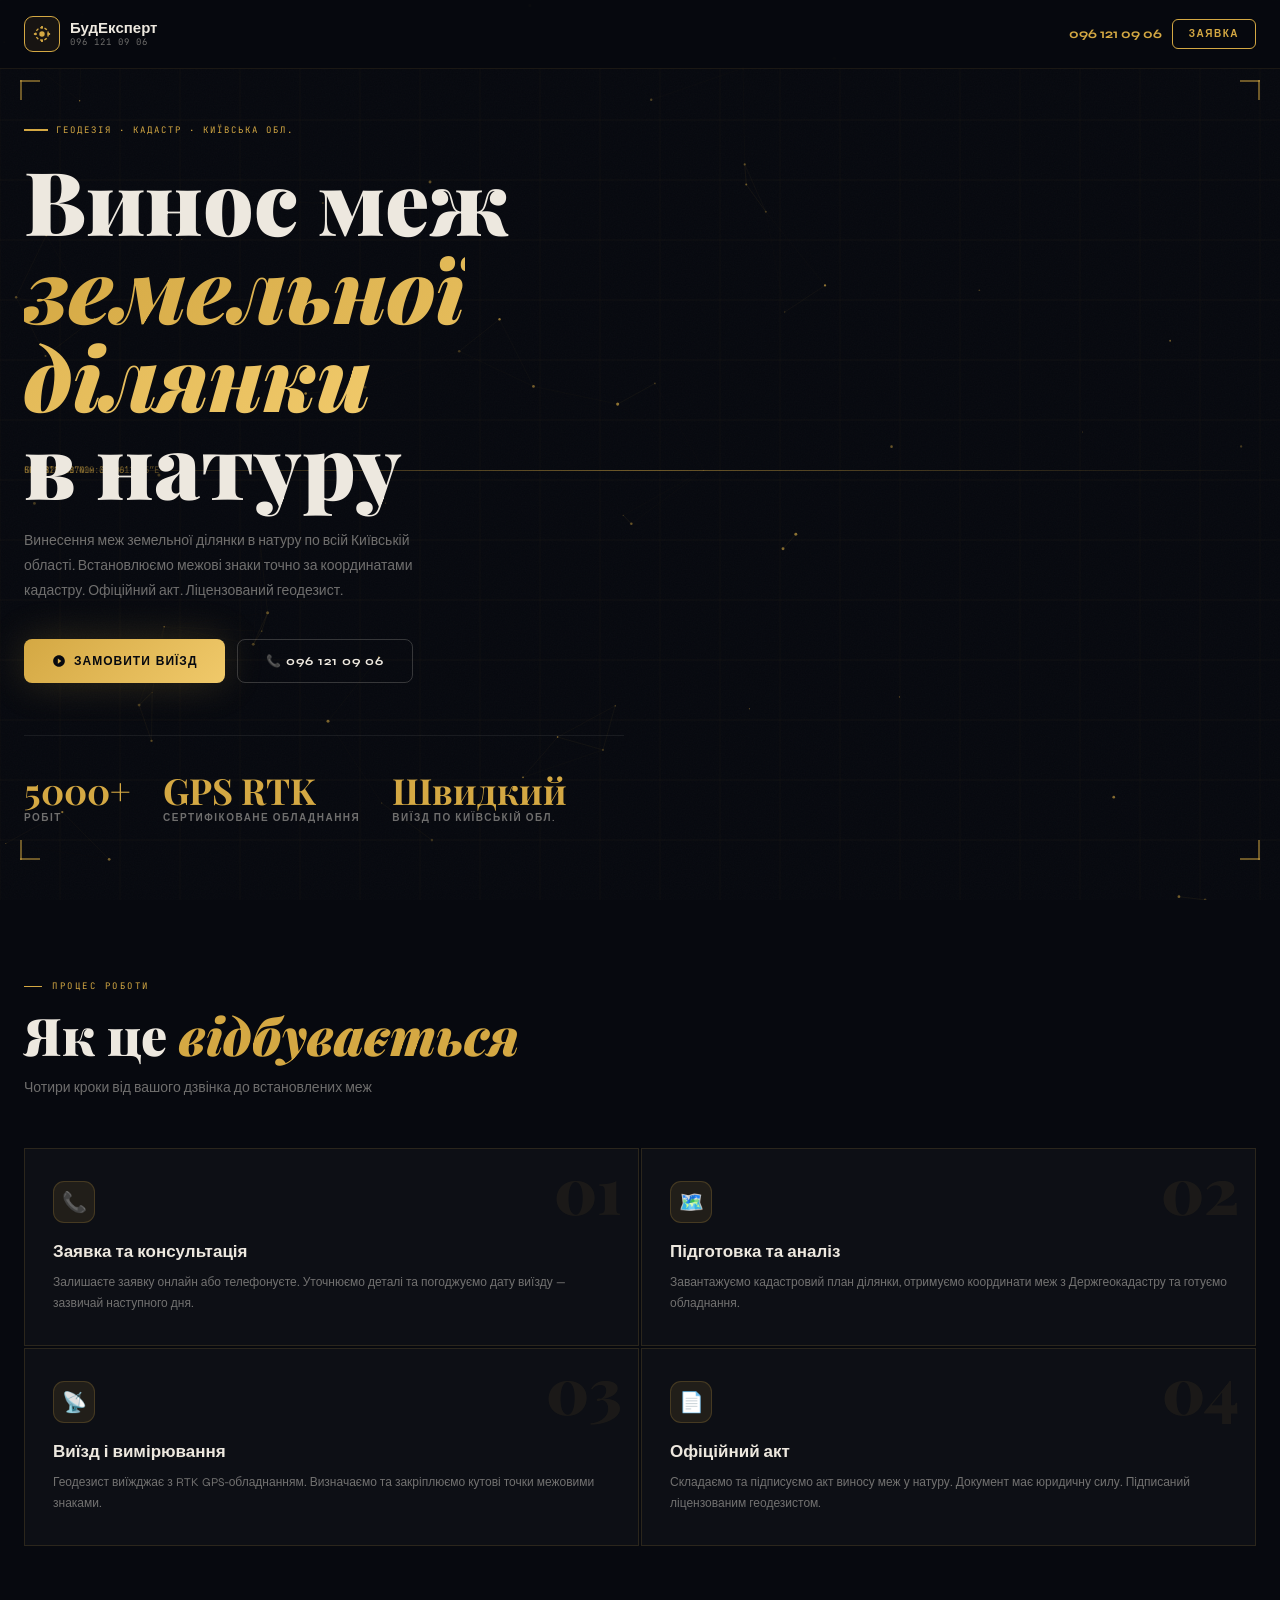
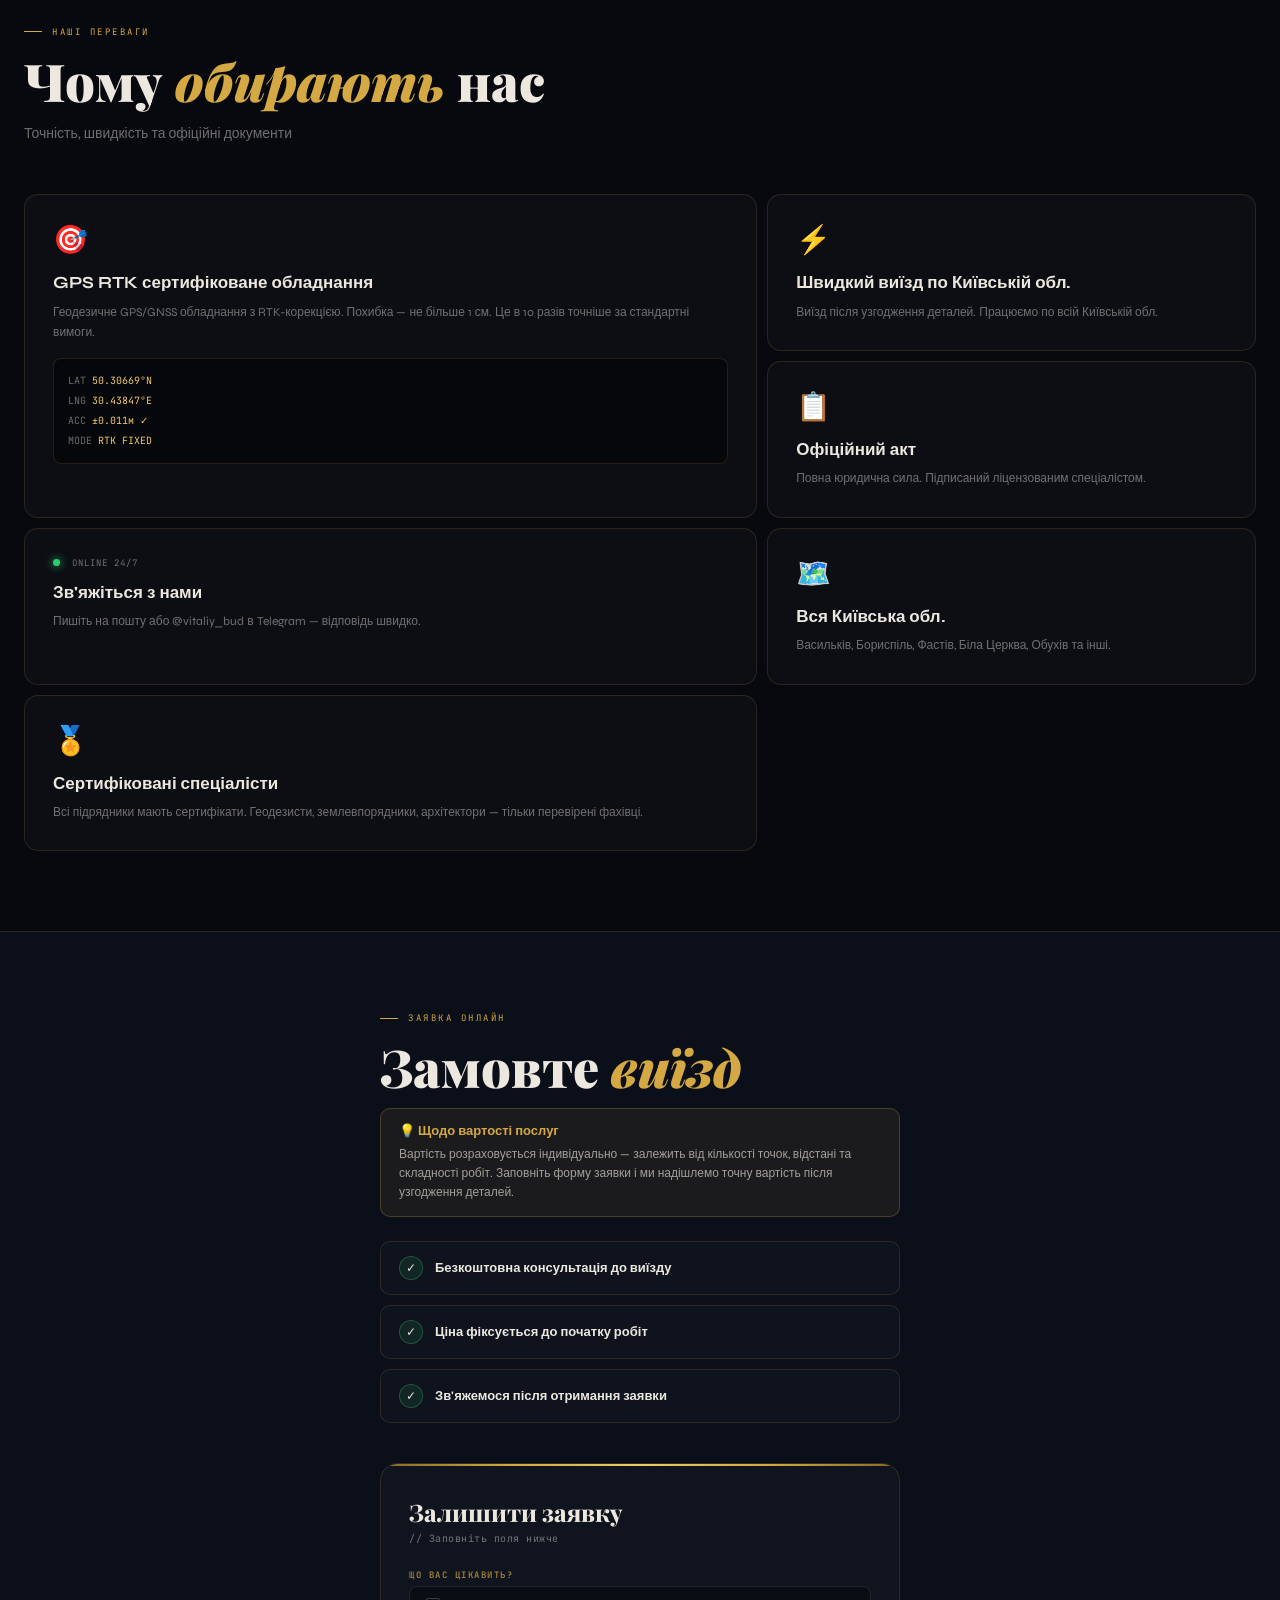
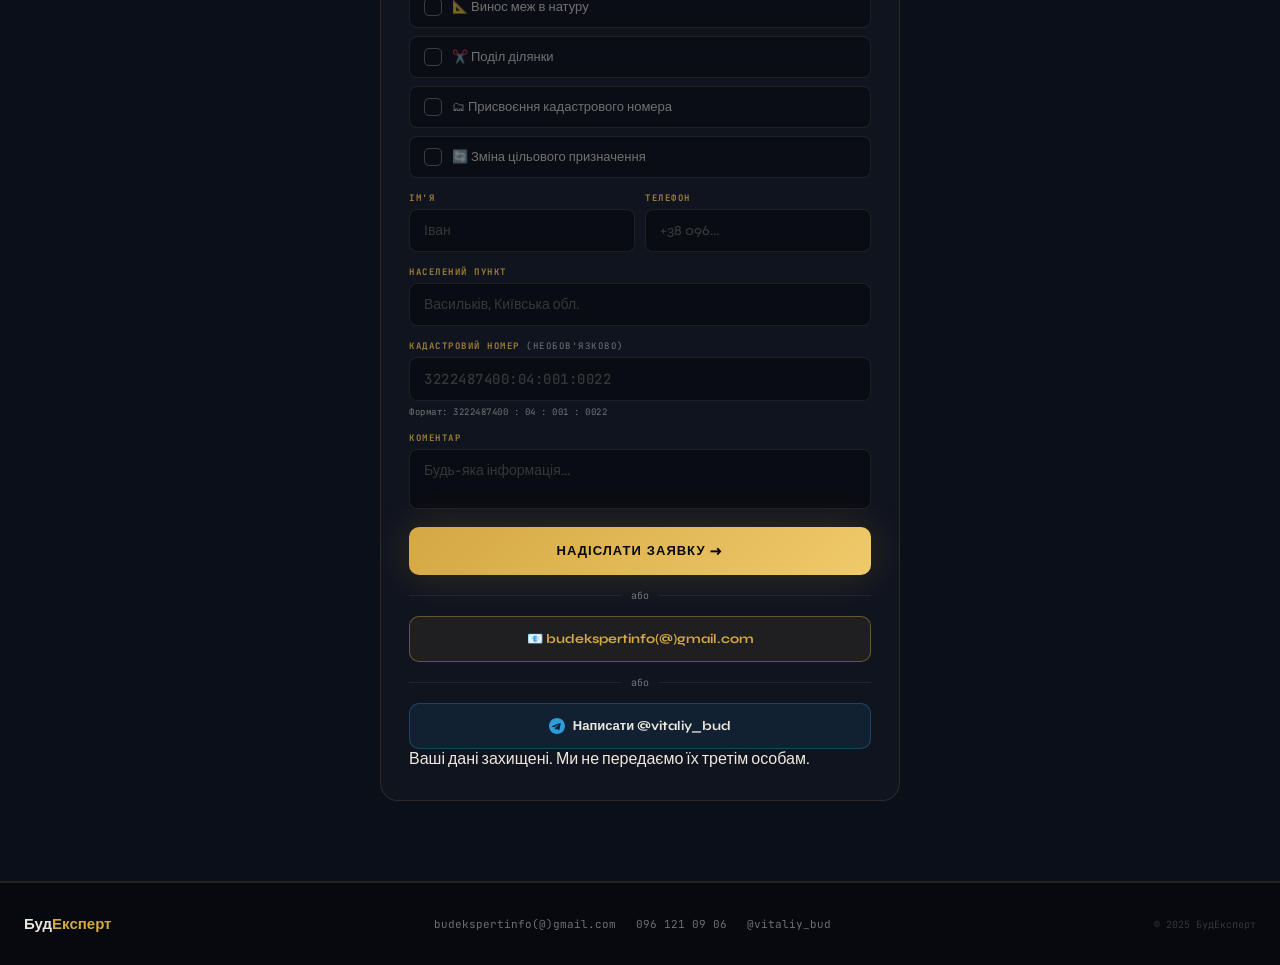
==== index.html @ 5d86b43d "Update index.html" ====
<!DOCTYPE html>
<html lang="uk">
<script>
  window.onload = function() {
    const urlParams = new URLSearchParams(window.location.search);
    const city = urlParams.get('utm_city'); 
    if (city) {
      const h1 = document.querySelector('h1');
      if (h1) h1.innerText = "Винос меж ділянки: " + city;
    }
  };
<script>
  // ─── Vynosmezh: безпечна підстановка міста з UTM ───
  document.addEventListener('DOMContentLoaded', function() {
    
    // 🔒 БІЛИЙ СПИСОК — тільки ці назви можуть з'явитись на сайті
    const ALLOWED_CITIES = {
      // Київська область
      'kyiv':            'Києві',
      'kyivska':         'Київській області',
      'vasylkiv':        'Василькові',
      'bila-cerkva':     'Білій Церкві',
      'boryspil':        'Борисполі',
      'fastiv':          'Фастові',
      'obukhiv':         'Обухові',
      'bucha':           'Бучі',
      'brovary':         'Броварах',
      
    };
    
    const urlParams = new URLSearchParams(window.location.search);
    const cityParam = urlParams.get('utm_city');
    
    // Тільки якщо UTM є І воно в білому списку
    if (cityParam && ALLOWED_CITIES[cityParam.toLowerCase()]) {
      const cityName = ALLOWED_CITIES[cityParam.toLowerCase()];
      
      // Міняємо H1
      const h1 = document.querySelector('h1');
      if (h1) {
        h1.innerText = 'Винос меж ділянки в ' + cityName;
      }
      
      // Міняємо Title (для шарінгу і SEO)
      document.title = 'Винос меж в ' + cityName + ' | Vynosmezh';
      
      // Міняємо meta description
      const desc = document.querySelector('meta[name="description"]');
      if (desc) {
        desc.setAttribute('content', 
          'Винос меж земельної ділянки в ' + cityName + 
          '. Сертифіковані ФОП-геодезисти. Замов онлайн.'
        );
      }
    }
    // Якщо UTM немає або місто не в списку — нічого не міняємо
  });
</script>

  <head>
<meta charset="UTF-8">
<meta name="viewport" content="width=device-width, initial-scale=1.0, maximum-scale=1.0">

<!-- ─── SEO ─── -->
<title>Винос меж земельної ділянки в натуру — Київська область | БудЕксперт</title>
<meta name="description" content="Винесення меж земельної ділянки в натуру по Київській області. Васильків, Бориспіль, Фастів, Обухів, Біла Церква. Виїзд наступного дня. Офіційний акт. ☎ 096 121 09 06">
<meta name="keywords" content="винос меж, винесення меж земельної ділянки в натуру, межування, встановлення меж земельної ділянки, відновлення межових знаків, поділ земельної ділянки, присвоєння кадастрового номера, зміна цільового призначення, геодезія, Київська область, Васильків, Бориспіль, Фастів">
<meta name="robots" content="index, follow">
<meta name="author" content="БудЕксперт">
<link rel="canonical" href="https://vynosmezh.com.ua//">

<!-- ─── Open Graph (Facebook) ─── -->
<meta property="og:type" content="website">
<meta property="og:title" content="Винос меж земельної ділянки в натуру — Київська область">
<meta property="og:description" content="Встановлюємо межові знаки точно за координатами кадастру. Офіційний акт. Виїзд наступного дня. ☎ 096 121 09 06">
<meta property="og:url" content="https://vynosmezh.com.ua/">
<meta property="og:locale" content="uk_UA">
<meta property="og:site_name" content="БудЕксперт">
<link href="https://fonts.googleapis.com/css2?family=Playfair+Display:ital,wght@0,800;0,900;1,700;1,800&family=Syne:wght@400;600;700;800&family=JetBrains+Mono:wght@400;500&display=swap" rel="stylesheet">
<style>
:root {
  --bg:    #07090F;
  --bg2:   #0B0F1A;
  --gold:  #D4A843;
  --gold2: #F0C96A;
  --gold3: #8A6820;
  --blue:  #2D9CDB;
  --green: #2ECC71;
  --text:  #EDE8DF;
  --muted: rgba(237,232,223,0.45);
  --border:rgba(212,168,67,0.15);
}

*, *::before, *::after { margin:0; padding:0; box-sizing:border-box; }
html { scroll-behavior:smooth; -webkit-text-size-adjust:100%; }

body {
  background-color: #07090F !important;
  background: #07090F !important;
  color: #EDE8DF;
  font-family: 'Syne', sans-serif;
  overflow-x: hidden;
  min-height: 100vh;
  -webkit-font-smoothing: antialiased;
}

/* ── CANVAS ── */
#cvs {
  position: fixed;
  inset: 0;
  width: 100%;
  height: 100%;
  z-index: 0;
  background: #07090F;
  display: block;
}

/* ── GRAIN ── */
.grain {
  position: fixed; inset:0; z-index:1;
  pointer-events:none; opacity:0.025;
  background-image: url("data:image/svg+xml,%3Csvg xmlns='http://www.w3.org/2000/svg' width='300' height='300'%3E%3Cfilter id='n'%3E%3CfeTurbulence type='fractalNoise' baseFrequency='0.75' numOctaves='4' stitchTiles='stitch'/%3E%3C/filter%3E%3Crect width='300' height='300' filter='url(%23n)'/%3E%3C/svg%3E");
  background-size: 300px 300px;
}

/* ── ALL CONTENT ABOVE CANVAS ── */
.page { position: relative; z-index: 2; }

/* ══════════════ HEADER ══════════════ */
header {
  position: fixed; top:0; left:0; right:0; z-index:999;
  padding: 16px 24px;
  display: flex; align-items:center; justify-content:space-between;
  background: rgba(7,9,15,0.92);
  border-bottom: 1px solid rgba(212,168,67,0.1);
  -webkit-backdrop-filter: blur(16px);
  backdrop-filter: blur(16px);
}

.logo { display:flex; align-items:center; gap:10px; text-decoration:none; }
.logo-box {
  width:36px; height:36px;
  border:1.5px solid var(--gold);
  border-radius:9px;
  display:flex; align-items:center; justify-content:center;
  background: rgba(212,168,67,0.08);
  flex-shrink:0;
}
.logo-name { font-size:15px; font-weight:800; color:#EDE8DF; line-height:1.1; }
.logo-sub  { font-size:9px; color:var(--muted); font-family:'JetBrains Mono',monospace; letter-spacing:1px; }

.hdr-right { display:flex; align-items:center; gap:10px; }
.hdr-tel {
  font-size:13px; font-weight:700; color:var(--gold);
  text-decoration:none; display:none;
}
@media(min-width:600px){ .hdr-tel { display:block; } }

.hdr-btn {
  background: transparent;
  border:1.5px solid var(--gold);
  color:var(--gold);
  font-family:'Syne',sans-serif;
  font-size:10px; font-weight:700; letter-spacing:1.5px; text-transform:uppercase;
  padding:8px 16px; border-radius:6px;
  text-decoration:none;
  transition:background .2s, color .2s;
  white-space:nowrap;
}
.hdr-btn:hover { background:var(--gold); color:#07090F; }

/* ══════════════ HERO ══════════════ */
.hero {
  min-height: 100svh;
  padding: 100px 24px 60px;
  display: flex; flex-direction:column; justify-content:center;
  position:relative; overflow:hidden;
}

/* Corner brackets */
.crn {
  position:absolute; width:20px; height:20px; pointer-events:none;
}
.crn::before,.crn::after { content:''; position:absolute; background:var(--gold); opacity:0.5; }
.crn::before { width:100%; height:1.5px; top:0; left:0; }
.crn::after  { width:1.5px; height:100%; top:0; left:0; }
.crn.tl { top:80px; left:20px; }
.crn.tr { top:80px; right:20px; transform:scaleX(-1); }
.crn.bl { bottom:40px; left:20px; transform:scaleY(-1); }
.crn.br { bottom:40px; right:20px; transform:scale(-1); }

/* Scan line */
.scan {
  position:absolute; left:0; right:0; height:1px;
  background:linear-gradient(90deg,transparent,rgba(212,168,67,0.5),transparent);
  animation:scanAnim 7s linear infinite;
  pointer-events:none;
}
@keyframes scanAnim {
  0%   { top:0%;   opacity:0; }
  5%   { opacity:1; }
  95%  { opacity:0.6; }
  100% { top:100%; opacity:0; }
}

/* Floating coords */
.fcoord {
  position:absolute;
  font-family:'JetBrains Mono',monospace;
  font-size:9px; color:rgba(212,168,67,0.4);
  animation:floatY 4s ease-in-out infinite;
  pointer-events:none; user-select:none;
}
.fcoord:nth-child(1){ top:20%; right:5%;  animation-delay:0s; }
.fcoord:nth-child(2){ top:65%; right:3%;  animation-delay:1.5s; }
.fcoord:nth-child(3){ top:40%; left:2%;   animation-delay:2.8s; font-size:8px; }
@keyframes floatY {
  0%,100%{ transform:translateY(0); opacity:0.3; }
  50%    { transform:translateY(-8px); opacity:0.6; }
}

.hero-inner { max-width:600px; }

.hero-label {
  display:inline-flex; align-items:center; gap:8px;
  font-family:'JetBrains Mono',monospace;
  font-size:9px; letter-spacing:2px; text-transform:uppercase;
  color:var(--gold); margin-bottom:20px;
  animation:fadeUp .5s .1s both;
}
.hero-label::before { content:''; width:24px; height:1.5px; background:var(--gold); flex-shrink:0; }

.hero h1 {
  font-family:'Playfair Display',serif;
  font-size: clamp(48px, 11vw, 88px);
  font-weight:900; line-height:1.0;
  color:#EDE8DF;
  margin-bottom:20px;
  animation:fadeUp .6s .25s both;
}
.hero h1 em {
  font-style:italic;
  background:linear-gradient(135deg,var(--gold),var(--gold2));
  -webkit-background-clip:text; -webkit-text-fill-color:transparent;
  background-clip:text;
}

.hero-desc {
  font-size:14px; line-height:1.8; color:var(--muted);
  max-width:420px; margin-bottom:36px;
  animation:fadeUp .6s .4s both;
}

.hero-btns {
  display:flex; flex-direction:column; gap:12px;
  animation:fadeUp .6s .55s both;
}
@media(min-width:480px){ .hero-btns{ flex-direction:row; flex-wrap:wrap; } }

.btn-gold {
  background:linear-gradient(135deg,var(--gold),var(--gold2));
  color:#07090F;
  font-family:'Syne',sans-serif;
  font-size:12px; font-weight:800; letter-spacing:1px; text-transform:uppercase;
  padding:15px 28px; border-radius:8px;
  text-decoration:none; border:none; cursor:pointer;
  display:inline-flex; align-items:center; justify-content:center; gap:8px;
  box-shadow:0 0 40px rgba(212,168,67,0.2);
  transition:transform .2s, box-shadow .2s;
}
.btn-gold:hover { transform:translateY(-2px); box-shadow:0 8px 40px rgba(212,168,67,0.4); }

.btn-ghost {
  background:transparent;
  border:1.5px solid rgba(237,232,223,0.2);
  color:#EDE8DF;
  font-family:'Syne',sans-serif;
  font-size:12px; font-weight:700; letter-spacing:1px; text-transform:uppercase;
  padding:14px 28px; border-radius:8px;
  text-decoration:none; cursor:pointer;
  display:inline-flex; align-items:center; justify-content:center; gap:8px;
  transition:border-color .2s, color .2s;
}
.btn-ghost:hover { border-color:var(--gold); color:var(--gold); }

/* Stats */
.hero-stats {
  display:flex; gap:32px; flex-wrap:wrap;
  margin-top:52px; padding-top:36px;
  border-top:1px solid rgba(255,255,255,0.07);
  animation:fadeUp .6s .7s both;
}
.stat-num {
  font-family:'Playfair Display',serif;
  font-size:36px; font-weight:700; color:var(--gold); line-height:1; margin-bottom:4px;
}
.stat-lbl { font-size:10px; letter-spacing:1.5px; text-transform:uppercase; color:var(--muted); font-weight:600; }

@keyframes fadeUp {
  from { opacity:0; transform:translateY(18px); }
  to   { opacity:1; transform:translateY(0); }
}

/* ══════════════ SECTIONS ══════════════ */
section {
  padding:80px 24px;
  background:#07090F;
}

.sec-label {
  font-family:'JetBrains Mono',monospace;
  font-size:9px; letter-spacing:2.5px; text-transform:uppercase;
  color:var(--gold); margin-bottom:14px;
  display:flex; align-items:center; gap:10px;
}
.sec-label::before { content:''; width:18px; height:1px; background:var(--gold); }

.sec-h {
  font-family:'Playfair Display',serif;
  font-size:clamp(30px,7vw,52px); font-weight:900; line-height:1.1;
  color:#EDE8DF; margin-bottom:12px;
}
.sec-h em { font-style:italic; color:var(--gold); }
.sec-p { font-size:14px; color:var(--muted); line-height:1.8; max-width:480px; margin-bottom:48px; }

/* ══════════════ TIMELINE ══════════════ */
.tl-grid {
  display:grid;
  grid-template-columns:1fr;
  gap:2px;
}
@media(min-width:680px){ .tl-grid{ grid-template-columns:1fr 1fr; } }

.tl-card {
  background:rgba(255,255,255,0.025);
  border:1px solid var(--border);
  padding:32px 28px;
  position:relative; overflow:hidden;
  transition:background .3s, border-color .3s;
  opacity:1; transform:translateY(0);
  transition:background .3s, border-color .3s;
}
.tl-card.visible { opacity:1; transform:translateY(0); }
.tl-card:hover { background:rgba(212,168,67,0.04); border-color:rgba(212,168,67,0.3); }

.tl-n {
  font-family:'Playfair Display',serif;
  font-size:64px; font-weight:900; color:rgba(212,168,67,0.07);
  position:absolute; top:8px; right:16px; line-height:1;
  transition:color .3s;
}
.tl-card:hover .tl-n { color:rgba(212,168,67,0.13); }

.tl-ico {
  width:42px; height:42px; border-radius:11px;
  background:rgba(212,168,67,0.1);
  border:1px solid rgba(212,168,67,0.2);
  display:flex; align-items:center; justify-content:center;
  font-size:20px; margin-bottom:18px;
}
.tl-title { font-size:17px; font-weight:700; margin-bottom:10px; color:#EDE8DF; }
.tl-desc  { font-size:12px; color:var(--muted); line-height:1.7; }

/* ══════════════ BENTO ══════════════ */
.bento {
  display:grid;
  grid-template-columns:1fr;
  gap:10px;
}
@media(min-width:600px){
  .bento {
    grid-template-columns:1.5fr 1fr;
    grid-template-rows:auto auto auto;
  }
  .bento .big { grid-row:span 2; }
}

.bcard {
  background:rgba(255,255,255,0.025);
  border:1px solid var(--border);
  border-radius:14px; padding:28px;
  position:relative; overflow:hidden;
  opacity:1; transform:translateY(0);
  transition:border-color .3s, background .3s;
}
.bcard.visible { opacity:1; transform:translateY(0); }
.bcard:hover { border-color:rgba(212,168,67,0.35); background:rgba(212,168,67,0.03); }

.bcard::after {
  content:''; position:absolute; bottom:0; left:0; right:0; height:2px;
  background:linear-gradient(90deg,transparent,var(--gold),transparent);
  transform:scaleX(0); transition:transform .4s;
}
.bcard:hover::after { transform:scaleX(1); }

.bcard-ico { font-size:28px; margin-bottom:16px; display:block; }
.bcard-title { font-size:17px; font-weight:700; color:#EDE8DF; margin-bottom:8px; line-height:1.2; }
.bcard-text  { font-size:12px; color:var(--muted); line-height:1.7; }

.code-block {
  font-family:'JetBrains Mono',monospace;
  font-size:10px;
  background:rgba(0,0,0,0.5);
  border:1px solid rgba(212,168,67,0.15);
  border-radius:8px; padding:12px 14px;
  margin-top:16px; line-height:2;
}
.ck { color:var(--muted); }
.cv { color:var(--gold2); }

.dot-live {
  display:inline-block; width:7px; height:7px; border-radius:50%;
  background:var(--green); margin-right:6px;
  box-shadow:0 0 8px var(--green);
  animation:pulse 2s infinite;
}
@keyframes pulse {
  0%,100%{ box-shadow:0 0 5px var(--green); }
  50%    { box-shadow:0 0 14px var(--green); }
}

/* ══════════════ FORM ══════════════ */
.form-section {
  background:var(--bg2);
  border-top:1px solid var(--border);
  border-bottom:1px solid var(--border);
}

.form-wrap {
  max-width:520px; margin:0 auto;
}

.trust-list { display:flex; flex-direction:column; gap:10px; margin-bottom:40px; }
.trust-item {
  display:flex; align-items:center; gap:12px;
  padding:14px 18px;
  background:rgba(255,255,255,0.02);
  border:1px solid var(--border); border-radius:10px;
}
.t-check {
  width:24px; height:24px; flex-shrink:0; border-radius:50%;
  background:rgba(46,204,113,0.1); border:1px solid rgba(46,204,113,0.3);
  display:flex; align-items:center; justify-content:center; font-size:12px;
}
.t-text { font-size:13px; font-weight:600; color:#EDE8DF; }

.fcard {
  background:rgba(255,255,255,0.025);
  border:1px solid var(--border);
  border-radius:18px; padding:32px 28px;
  position:relative; overflow:hidden;
}
.fcard::before {
  content:'';
  position:absolute; top:0; left:0; right:0; height:2px;
  background:linear-gradient(90deg,var(--gold3),var(--gold),var(--gold2),var(--gold),var(--gold3));
}

.form-h { font-family:'Playfair Display',serif; font-size:24px; font-weight:800; color:#EDE8DF; margin-bottom:4px; }
.form-sub { font-size:10px; color:var(--muted); margin-bottom:24px; font-family:'JetBrains Mono',monospace; letter-spacing:.5px; }

.field { margin-bottom:14px; }
.field label {
  display:block; font-size:9px; font-weight:700;
  letter-spacing:1.5px; text-transform:uppercase;
  color:rgba(212,168,67,0.7); margin-bottom:5px;
  font-family:'JetBrains Mono',monospace;
}
.field input,
.field select,
.field textarea {
  width:100%;
  background:rgba(0,0,0,0.4);
  border:1px solid rgba(255,255,255,0.08);
  border-radius:8px; padding:12px 14px;
  font-family:'Syne',sans-serif;
  font-size:14px; font-weight:500;
  color:#EDE8DF; outline:none;
  -webkit-appearance:none; appearance:none;
  resize:none;
  transition:border-color .2s, background .2s, box-shadow .2s;
}
.field input::placeholder,
.field textarea::placeholder { color:rgba(237,232,223,0.2); }
.field input:focus,
.field select:focus,
.field textarea:focus {
  border-color:rgba(212,168,67,0.5);
  background:rgba(212,168,67,0.04);
  box-shadow:0 0 0 3px rgba(212,168,67,0.07);
}
.field select option { background:#0B0F1A; color:#EDE8DF; }

.row2 { display:flex; gap:10px; }
.row2 .field { flex:1; }

.btn-submit {
  width:100%; margin-top:6px;
  background:linear-gradient(135deg,var(--gold),var(--gold2));
  color:#07090F;
  font-family:'Syne',sans-serif;
  font-size:13px; font-weight:800; letter-spacing:1px; text-transform:uppercase;
  padding:16px; border:none; border-radius:10px; cursor:pointer;
  display:flex; align-items:center; justify-content:center; gap:8px;
  box-shadow:0 0 40px rgba(212,168,67,0.2);
  transition:transform .2s, box-shadow .2s;
  -webkit-appearance:none;
}
.btn-submit:hover { transform:translateY(-2px); box-shadow:0 8px 40px rgba(212,168,67,0.35); }

.or-divider {
  display:flex; align-items:center; gap:10px;
  margin:14px 0; font-size:10px; color:var(--muted);
  font-family:'JetBrains Mono',monospace;
}
.or-divider::before,.or-divider::after { content:''; flex:1; height:1px; background:rgba(255,255,255,0.07); }

.btn-tg {
  width:100%;
  background:rgba(45,156,219,0.1);
  border:1.5px solid rgba(45,156,219,0.3);
  color:#EDE8DF;
  font-family:'Syne',sans-serif;
  font-size:13px; font-weight:700;
  padding:14px; border-radius:10px;
  display:flex; align-items:center; justify-content:center; gap:8px;
  text-decoration:none; cursor:pointer;
  transition:background .2s, border-color .2s;
}
.btn-tg:hover { background:rgba(45,156,219,0.2); border-color:rgba(45,156,219,0.6); }

.checkboxes { display:flex; flex-direction:column; gap:8px; }
.chk {
  display:flex; align-items:center; gap:10px;
  padding:11px 14px;
  background:rgba(0,0,0,0.3);
  border:1.5px solid rgba(255,255,255,0.08);
  border-radius:8px; cursor:pointer;
  transition:border-color .2s, background .2s;
  user-select:none;
}
.chk:hover { border-color:rgba(212,168,67,0.35); background:rgba(212,168,67,0.04); }
.chk input[type=checkbox] { display:none; }
.chk-box {
  width:18px; height:18px; flex-shrink:0;
  border:1.5px solid rgba(255,255,255,0.2);
  border-radius:5px; background:transparent;
  display:flex; align-items:center; justify-content:center;
  font-size:11px; font-weight:800; color:#07090F;
  transition:all .2s;
}
.chk.active { border-color:rgba(212,168,67,0.5); background:rgba(212,168,67,0.07); }
.chk.active .chk-box { background:var(--gold); border-color:var(--gold); }
.chk.active .chk-box::after { content:'✓'; }
.chk-label { font-size:13px; font-weight:500; color:var(--muted); transition:color .2s; }
.chk.active .chk-label { color:#EDE8DF; }


  text-align:center; margin-top:12px;
  font-size:9px; color:rgba(237,232,223,0.2);
  font-family:'JetBrains Mono',monospace; line-height:1.6;
}

/* ── CADASTRAL FIELD ── */
.cadastral-wrap { position:relative; }

.cadastral-wrap input {
  font-family:'JetBrains Mono',monospace !important;
  font-size:15px !important;
  font-weight:500 !important;
  letter-spacing:1px;
}

.cad-status {
  position:absolute; right:12px; top:50%; transform:translateY(-50%);
  font-size:16px; pointer-events:none;
  transition:opacity .2s;
  opacity:0;
}

.cad-hint {
  font-family:'JetBrains Mono',monospace;
  font-size:9px; margin-top:5px; padding:0 2px;
  display:flex; align-items:center; gap:6px;
  transition:color .2s;
}
.cad-hint .segments { display:flex; gap:4px; }
.cad-hint .seg {
  padding:2px 6px; border-radius:4px;
  background:rgba(255,255,255,0.05);
  color:var(--muted); font-size:9px;
  transition:background .2s, color .2s;
}
.cad-hint .seg.done { background:rgba(46,204,113,0.15); color:#2ECC71; }
.cad-hint .seg.active { background:rgba(212,168,67,0.2); color:var(--gold2); }

/* valid border */
.field input.cad-valid {
  border-color:rgba(46,204,113,0.5) !important;
  box-shadow:0 0 0 3px rgba(46,204,113,0.07) !important;
}
.field input.cad-invalid {
  border-color:rgba(231,76,60,0.5) !important;
  box-shadow:0 0 0 3px rgba(231,76,60,0.07) !important;
}

.success-block { display:none; text-align:center; padding:16px 0; }
.success-ico { font-size:52px; margin-bottom:14px; }
.success-h { font-family:'Playfair Display',serif; font-size:26px; font-weight:800; color:#EDE8DF; margin-bottom:10px; }
.success-p { font-size:13px; color:var(--muted); line-height:1.8; margin-bottom:22px; }

/* ══════════════ FOOTER ══════════════ */
footer {
  background:#07090F;
  padding:32px 24px;
  display:flex; flex-direction:column; gap:16px; align-items:center; text-align:center;
  border-top:1px solid var(--border);
}
@media(min-width:600px){
  footer { flex-direction:row; justify-content:space-between; text-align:left; }
}
.foot-logo { font-size:15px; font-weight:800; color:#EDE8DF; }
.foot-logo span { color:var(--gold); }
.foot-links { display:flex; gap:20px; flex-wrap:wrap; justify-content:center; }
.foot-links a { font-size:11px; color:var(--muted); text-decoration:none; font-family:'JetBrains Mono',monospace; transition:color .2s; }
.foot-links a:hover { color:var(--gold); }
.foot-copy { font-size:10px; color:rgba(237,232,223,0.2); font-family:'JetBrains Mono',monospace; }
</style>
</head>
<body>

<!-- CANVAS (dark background + animation) -->
<canvas id="cvs"></canvas>
<div class="grain"></div>

<div class="page">

<!-- ─── HEADER ─── -->
<header>
  <a class="logo" href="#">
    <div class="logo-box">
      <svg width="18" height="18" viewBox="0 0 20 20" fill="none">
        <circle cx="10" cy="10" r="3" fill="#D4A843"/>
        <circle cx="10" cy="10" r="7" stroke="#D4A843" stroke-width="1.5" stroke-dasharray="3 2"/>
        <line x1="10" y1="1" x2="10" y2="4" stroke="#D4A843" stroke-width="2"/>
        <line x1="10" y1="16" x2="10" y2="19" stroke="#D4A843" stroke-width="2"/>
        <line x1="1" y1="10" x2="4" y2="10" stroke="#D4A843" stroke-width="2"/>
        <line x1="16" y1="10" x2="19" y2="10" stroke="#D4A843" stroke-width="2"/>
      </svg>
    </div>
    <div>
      <div class="logo-name">БудЕксперт</div>
      <div class="logo-sub">096 121 09 06</div>
    </div>
  </a>
  <div class="hdr-right">
    <a href="tel:+380961210906" class="hdr-tel">096 121 09 06</a>
    <a href="#form" class="hdr-btn">Заявка</a>
  </div>
</header>

<!-- ─── HERO ─── -->
<div class="hero">
  <div class="scan"></div>
  <div class="crn tl"></div><div class="crn tr"></div>
  <div class="crn bl"></div><div class="crn br"></div>
  <div class="fcoord">50°18′24.1″N · 30°26′18.5″E</div>
  <div class="fcoord">КН: 3222487400:04:001</div>
  <div class="fcoord">GPS RTK ±0.01м</div>

  <div class="hero-inner">
    <div class="hero-label">Геодезія · Кадастр · Київська обл.</div>
    <h1>Винос меж<br><em>земельної ділянки</em><br>в натуру</h1>
    <p class="hero-desc">Винесення меж земельної ділянки в натуру по всій Київській області. Встановлюємо межові знаки точно за координатами кадастру. Офіційний акт. Ліцензований геодезист.</p>
    <div class="hero-btns">
      <a href="#form" class="btn-gold">
        <svg width="14" height="14" viewBox="0 0 24 24" fill="currentColor"><path d="M12 2C6.48 2 2 6.48 2 12s4.48 10 10 10 10-4.48 10-10S17.52 2 12 2zm-2 14.5v-9l6 4.5-6 4.5z"/></svg>
        Замовити виїзд
      </a>
      <a href="tel:+380961210906" class="btn-ghost">📞 096 121 09 06</a>
    </div>
    <div class="hero-stats">
      <div><div class="stat-num">5000+</div><div class="stat-lbl">Робіт</div></div>
      <div><div class="stat-num">GPS RTK</div><div class="stat-lbl">Сертифіковане обладнання</div></div>
      <div><div class="stat-num">Швидкий</div><div class="stat-lbl">Виїзд по Київській обл.</div></div>
    </div>
  </div>
</div>

<!-- ─── HOW IT WORKS ─── -->
<section id="how">
  <div class="sec-label">Процес роботи</div>
  <h2 class="sec-h">Як це <em>відбувається</em></h2>
  <p class="sec-p">Чотири кроки від вашого дзвінка до встановлених меж</p>
  <div class="tl-grid">
    <div class="tl-card">
      <div class="tl-n">01</div>
      <div class="tl-ico">📞</div>
      <div class="tl-title">Заявка та консультація</div>
      <div class="tl-desc">Залишаєте заявку онлайн або телефонуєте. Уточнюємо деталі та погоджуємо дату виїзду — зазвичай наступного дня.</div>
    </div>
    <div class="tl-card">
      <div class="tl-n">02</div>
      <div class="tl-ico">🗺️</div>
      <div class="tl-title">Підготовка та аналіз</div>
      <div class="tl-desc">Завантажуємо кадастровий план ділянки, отримуємо координати меж з Держгеокадастру та готуємо обладнання.</div>
    </div>
    <div class="tl-card">
      <div class="tl-n">03</div>
      <div class="tl-ico">📡</div>
      <div class="tl-title">Виїзд і вимірювання</div>
      <div class="tl-desc">Геодезист виїжджає з RTK GPS-обладнанням. Визначаємо та закріплюємо кутові точки межовими знаками.</div>
    </div>
    <div class="tl-card">
      <div class="tl-n">04</div>
      <div class="tl-ico">📄</div>
      <div class="tl-title">Офіційний акт</div>
      <div class="tl-desc">Складаємо та підписуємо акт виносу меж у натуру. Документ має юридичну силу. Підписаний ліцензованим геодезистом.</div>
    </div>
  </div>
</section>

<!-- ─── FEATURES ─── -->
<section id="features" style="padding-top:0;">
  <div class="sec-label">Наші переваги</div>
  <h2 class="sec-h">Чому <em>обирають</em> нас</h2>
  <p class="sec-p">Точність, швидкість та офіційні документи</p>
  <div class="bento">
    <div class="bcard big">
      <span class="bcard-ico">🎯</span>
      <div class="bcard-title">GPS RTK сертифіковане обладнання</div>
      <div class="bcard-text">Геодезичне GPS/GNSS обладнання з RTK-корекцією. Похибка — не більше 1 см. Це в 10 разів точніше за стандартні вимоги.</div>
      <div class="code-block">
        <div><span class="ck">LAT  </span><span class="cv">50.30669°N</span></div>
        <div><span class="ck">LNG  </span><span class="cv">30.43847°E</span></div>
        <div><span class="ck">ACC  </span><span class="cv">±0.011м ✓</span></div>
        <div><span class="ck">MODE </span><span class="cv">RTK FIXED</span></div>
      </div>
    </div>
    <div class="bcard">
      <span class="bcard-ico">⚡</span>
      <div class="bcard-title">Швидкий виїзд по Київській обл.</div>
      <div class="bcard-text">Виїзд після узгодження деталей. Працюємо по всій Київській обл.</div>
    </div>
    <div class="bcard">
      <span class="bcard-ico">📋</span>
      <div class="bcard-title">Офіційний акт</div>
      <div class="bcard-text">Повна юридична сила. Підписаний ліцензованим спеціалістом.</div>
    </div>
    <div class="bcard">
      <div style="display:flex;align-items:center;gap:6px;margin-bottom:14px;">
        <span class="dot-live"></span>
        <span style="font-size:9px;color:var(--muted);font-family:'JetBrains Mono',monospace;letter-spacing:1px;">ONLINE 24/7</span>
      </div>
      <div class="bcard-title">Зв'яжіться з нами</div>
      <div class="bcard-text">Пишіть на пошту або @vitaliy_bud в Telegram — відповідь швидко.</div>
    </div>
    <div class="bcard">
      <span class="bcard-ico">🗺️</span>
      <div class="bcard-title">Вся Київська обл.</div>
      <div class="bcard-text">Васильків, Бориспіль, Фастів, Біла Церква, Обухів та інші.</div>
    </div>
    <div class="bcard">
      <span class="bcard-ico">🏅</span>
      <div class="bcard-title">Сертифіковані спеціалісти</div>
      <div class="bcard-text">Всі підрядники мають сертифікати. Геодезисти, землевпорядники, архітектори — тільки перевірені фахівці.</div>
    </div>
  </div>
</section>

<!-- ─── FORM ─── -->
<section id="form" class="form-section">
  <div class="form-wrap">
    <div class="sec-label">Заявка онлайн</div>
    <h2 class="sec-h">Замовте <em>виїзд</em></h2>

    <div style="background:rgba(212,168,67,0.08);border:1px solid rgba(212,168,67,0.25);border-radius:10px;padding:14px 18px;margin-bottom:24px;">
      <div style="font-size:13px;color:#D4A843;font-weight:600;margin-bottom:6px;">💡 Щодо вартості послуг</div>
      <div style="font-size:12px;color:rgba(237,232,223,0.65);line-height:1.6;">Вартість розраховується індивідуально — залежить від кількості точок, відстані та складності робіт. Заповніть форму заявки і ми надішлемо точну вартість після узгодження деталей.</div>
    </div>
    <div class="trust-list">
      <div class="trust-item"><div class="t-check">✓</div><div class="t-text">Безкоштовна консультація до виїзду</div></div>
      <div class="trust-item"><div class="t-check">✓</div><div class="t-text">Ціна фіксується до початку робіт</div></div>
      <div class="trust-item"><div class="t-check">✓</div><div class="t-text">Зв'яжемося після отримання заявки</div></div>
    </div>

    <div class="fcard">
      <div class="form-h">Залишити заявку</div>
      <div class="form-sub">// Заповніть поля нижче</div>

      <div id="formBlock">
        <!-- ПОСЛУГА — чекбокси -->
        <div class="field">
          <label>Що вас цікавить?</label>
          <div class="checkboxes" id="serviceBoxes">
            <div class="chk" onclick="toggleChk(this)" data-val="Винос меж в натуру"><div class="chk-box"></div><span class="chk-label">📐 Винос меж в натуру</span></div>
            <div class="chk" onclick="toggleChk(this)" data-val="Поділ ділянки"><div class="chk-box"></div><span class="chk-label">✂️ Поділ ділянки</span></div>
            <div class="chk" onclick="toggleChk(this)" data-val="Присвоєння кадастрового номера"><div class="chk-box"></div><span class="chk-label">🗂 Присвоєння кадастрового номера</span></div>
            <div class="chk" onclick="toggleChk(this)" data-val="Зміна цільового призначення"><div class="chk-box"></div><span class="chk-label">🔄 Зміна цільового призначення</span></div>
          </div>
        </div>

        <div class="row2">
          <div class="field">
            <label>Ім'я</label>
            <input type="text" id="fname" placeholder="Іван">
          </div>
          <div class="field">
            <label>Телефон</label>
            <input type="tel" id="fphone" placeholder="+38 096...">
          </div>
        </div>

        <div class="field">
          <label>Населений пункт</label>
          <input type="text" id="fcity" placeholder="Васильків, Київська обл.">
        </div>

        <!-- ЄДИНЕ кадастрове поле з автоформатуванням -->
        <div class="field">
          <label>Кадастровий номер <span style="color:var(--muted);font-weight:400;">(необов'язково)</span></label>
          <div style="position:relative;">
            <input
              type="text" id="fcadnum"
              placeholder="3222487400:04:001:0022"
              maxlength="23" inputmode="numeric" autocomplete="off"
              oninput="formatCadNum(this)"
              style="font-family:'JetBrains Mono',monospace; font-size:14px; letter-spacing:0.5px; padding-right:38px;"
            >
            <span id="cadStatus" style="position:absolute;right:12px;top:50%;transform:translateY(-50%);font-size:15px;pointer-events:none;display:none;"></span>
          </div>
          <div id="cadHint" style="font-family:'JetBrains Mono',monospace;font-size:9px;margin-top:5px;color:var(--muted);letter-spacing:.5px;">
            Формат: 3222487400 : 04 : 001 : 0022
          </div>
        </div>

        <div class="field">
          <label>Коментар</label>
          <textarea id="fcomment" rows="2" placeholder="Будь-яка інформація..."></textarea>
        </div>
        <button class="btn-submit" onclick="doSubmit()">Надіслати заявку →</button>
        <div class="or-divider">або</div>
        <a href="#" onclick="var a='budekspertinfo';var b='gmail.com';window.location='mailto:'+a+'@'+b;return false;" class="btn-tg" style="background:rgba(212,168,67,0.08);border-color:rgba(212,168,67,0.4);color:#D4A843;">
          📧 budekspertinfo(@)gmail.com
        </a>
        <div class="or-divider">або</div>
        <a href="https://t.me/vitaliy_bud" target="_blank" class="btn-tg">
          <svg width="16" height="16" viewBox="0 0 24 24" fill="#2D9CDB"><path d="M12 0C5.373 0 0 5.373 0 12s5.373 12 12 12 12-5.373 12-12S18.627 0 12 0zm5.562 8.248l-2.04 9.61c-.15.674-.543.838-1.097.522l-3.02-2.226-1.46 1.4c-.16.16-.296.296-.608.296l.216-3.073 5.594-5.054c.243-.216-.053-.336-.377-.12l-6.916 4.354-2.98-.93c-.648-.203-.66-.648.135-.96l11.636-4.487c.54-.195 1.012.12.917.668z"/></svg>
          Написати @vitaliy_bud
        </a>
        <p class="privacy">Ваші дані захищені. Ми не передаємо їх третім особам.</p>
      </div>

      <div class="success-block" id="successBlock">
        <div class="success-ico">✅</div>
        <div class="success-h">Заявку прийнято!</div>
        <p class="success-p">Дякуємо! Ми отримали вашу заявку і зв'яжемося з вами найближчим часом. Якщо хочете — можете також написати нам у Telegram.</p>
        <a href="tel:+380961210906" class="btn-gold" style="display:flex;align-items:center;gap:8px;justify-content:center;margin-bottom:10px;">
          📞 Зателефонувати зараз
        </a>
        <a href="https://t.me/vitaliy_bud" target="_blank" class="btn-tg">
          <svg width="16" height="16" viewBox="0 0 24 24" fill="#2D9CDB"><path d="M12 0C5.373 0 0 5.373 0 12s5.373 12 12 12 12-5.373 12-12S18.627 0 12 0zm5.562 8.248l-2.04 9.61c-.15.674-.543.838-1.097.522l-3.02-2.226-1.46 1.4c-.16.16-.296.296-.608.296l.216-3.073 5.594-5.054c.243-.216-.053-.336-.377-.12l-6.916 4.354-2.98-.93c-.648-.203-.66-.648.135-.96l11.636-4.487c.54-.195 1.012.12.917.668z"/></svg>
          Написати @vitaliy_bud
        </a>
      </div>
    </div>
  </div>
</section>

<!-- ─── FOOTER ─── -->
<footer>
  <div class="foot-logo">Буд<span>Експерт</span></div>
  <div class="foot-links">
    <a href="#" onclick="var a='budekspertinfo';var b='gmail.com';window.location='mailto:'+a+'@'+b;return false;">budekspertinfo(@)gmail.com</a>
    <a href="tel:+380961210906">096 121 09 06</a>
    <a href="https://t.me/vitaliy_bud" target="_blank">@vitaliy_bud</a>
  </div>
  <div class="foot-copy">© 2025 БудЕксперт</div>
</footer>

</div><!-- /page -->

<script>
/* ── CANVAS: dark bg + gold particles ── */
(function(){
  const c   = document.getElementById('cvs');
  const ctx = c.getContext('2d');
  let W, H, pts = [];

  function resize(){
    W = c.width  = window.innerWidth;
    H = c.height = window.innerHeight;
  }

  function init(){
    pts = [];
    const n = Math.max(30, Math.floor(W * H / 18000));
    for(let i=0;i<n;i++){
      pts.push({
        x: Math.random()*W, y: Math.random()*H,
        vx:(Math.random()-.5)*.25, vy:(Math.random()-.5)*.25,
        r: Math.random()*1.2+.4,
        a: Math.random()*.5+.2
      });
    }
  }

  function frame(){
    /* solid dark background — CRITICAL */
    ctx.fillStyle = '#07090F';
    ctx.fillRect(0,0,W,H);

    /* grid */
    ctx.strokeStyle='rgba(212,168,67,0.04)';
    ctx.lineWidth=1;
    for(let x=0;x<W;x+=60){ ctx.beginPath();ctx.moveTo(x,0);ctx.lineTo(x,H);ctx.stroke(); }
    for(let y=0;y<H;y+=60){ ctx.beginPath();ctx.moveTo(0,y);ctx.lineTo(W,y);ctx.stroke(); }

    /* connections */
    for(let i=0;i<pts.length;i++){
      for(let j=i+1;j<pts.length;j++){
        const dx=pts[i].x-pts[j].x, dy=pts[i].y-pts[j].y;
        const d=Math.sqrt(dx*dx+dy*dy);
        if(d<120){
          ctx.strokeStyle=`rgba(212,168,67,${(1-d/120)*.12})`;
          ctx.lineWidth=.7;
          ctx.beginPath();ctx.moveTo(pts[i].x,pts[i].y);ctx.lineTo(pts[j].x,pts[j].y);ctx.stroke();
        }
      }
    }

    /* dots */
    pts.forEach(p=>{
      ctx.beginPath(); ctx.arc(p.x,p.y,p.r,0,Math.PI*2);
      ctx.fillStyle=`rgba(212,168,67,${p.a})`; ctx.fill();
      p.x+=p.vx; p.y+=p.vy;
      if(p.x<0||p.x>W) p.vx*=-1;
      if(p.y<0||p.y>H) p.vy*=-1;
    });

    requestAnimationFrame(frame);
  }

  resize(); init(); frame();
  window.addEventListener('resize',()=>{resize();init();});
})();

/* ── CADASTRAL NUMBER AUTO-FORMAT (old block disabled) ── */
(function(){
  const inp    = document.getElementById('fcad');
  if(!inp) return; // елемент видалено — виходимо
  const status = document.getElementById('cadStatus');
  const segs   = [
    document.getElementById('seg1'),
    document.getElementById('seg2'),
    document.getElementById('seg3'),
    document.getElementById('seg4')
  ];
  // segment lengths
  const lens = [10, 2, 3, 4];
  const total = 19; // 10+1+2+1+3+1+4

  function onlyDigits(v){ return v.replace(/\D/g,''); }

  function format(digits){
    let result = '';
    let pos = 0;
    for(let i=0;i<lens.length;i++){
      const chunk = digits.slice(pos, pos+lens[i]);
      if(chunk) result += (i>0 && result ? ':' : '') + chunk;
      pos += lens[i];
      if(pos >= digits.length) break;
    }
    return result;
  }

  function updateHint(digits){
    let pos = 0;
    segs.forEach((seg, i) => {
      const start = pos;
      const end   = pos + lens[i];
      const filled = digits.slice(start, end).length;
      seg.classList.remove('done','active');
      if(filled === lens[i]){
        seg.classList.add('done');
        seg.textContent = digits.slice(start, end);
      } else if(filled > 0 || digits.length === start){
        seg.classList.add(digits.length >= start && digits.length < end ? 'active':'');
        seg.textContent = ['XXXXXXXXXX','XX','XXX','XXXX'][i];
      } else {
        seg.textContent = ['XXXXXXXXXX','XX','XXX','XXXX'][i];
      }
      pos = end;
    });
  }

  inp.addEventListener('input', function(e){
    const raw     = onlyDigits(this.value);
    const limited = raw.slice(0, 19); // max raw digits = 10+2+3+4
    const cursor  = this.selectionStart;
    const formatted = format(limited);
    this.value = formatted;

    // restore caret
    let caretPos = formatted.length;
    this.setSelectionRange(caretPos, caretPos);

    // update hint segments
    updateHint(limited);

    // validation
    const totalDigits = limited.length;
    const isComplete  = totalDigits === 19;
    const isEmpty     = totalDigits === 0;

    this.classList.remove('cad-valid','cad-invalid');
    status.style.opacity = '0';

    if(isComplete){
      this.classList.add('cad-valid');
      status.textContent = '✅';
      status.style.opacity = '1';
    } else if(!isEmpty && totalDigits > 3){
      // partial — no red until they try submit
    }
  });

  inp.addEventListener('keydown', function(e){
    // allow backspace to also remove auto-colon
    if(e.key === 'Backspace'){
      const val = this.value;
      const pos = this.selectionStart;
      if(pos > 0 && val[pos-1] === ':'){
        e.preventDefault();
        const newVal = val.slice(0, pos-2) + val.slice(pos);
        const digits = onlyDigits(newVal);
        this.value   = format(digits);
        const np     = pos - 2;
        this.setSelectionRange(np, np);
        updateHint(digits);
      }
    }
  });

  // expose for submit
  window.getCadValue = () => inp.value;
  window.highlightCadError = () => {
    inp.classList.add('cad-invalid');
    status.textContent = '❌';
    status.style.opacity = '1';
    inp.focus();
  };
})();

/* ── SCROLL REVEAL ── */
const obs = new IntersectionObserver(entries=>{
  entries.forEach(e=>{
    if(e.isIntersecting) e.target.classList.add('visible');
  });
},{threshold:.08});
document.querySelectorAll('.tl-card,.bcard,.trust-item').forEach(el=>obs.observe(el));

/* ── CADASTRAL NUMBER AUTO-FORMAT ── */
// Format: XXXXXXXXXX:XX:XXX:XXXX  (10:2:3:4)
const CAD_PARTS = [10, 2, 3, 4];

function formatCadNum(input) {
  // Strip everything except digits
  let digits = input.value.replace(/\D/g, '');

  // Clamp to max 19 digits
  if (digits.length > 19) digits = digits.slice(0, 19);

  // Build formatted string with auto colons
  let result = '';
  let pos = 0;
  for (let i = 0; i < CAD_PARTS.length; i++) {
    const chunk = digits.slice(pos, pos + CAD_PARTS[i]);
    if (!chunk) break;
    result += (i > 0 ? ':' : '') + chunk;
    pos += CAD_PARTS[i];
  }

  input.value = result;

  // Validation feedback
  const status  = document.getElementById('cadStatus');
  const hint    = document.getElementById('cadHint');
  const totalDigits = digits.length;

  if (totalDigits === 0) {
    input.style.borderColor = 'rgba(255,255,255,0.08)';
    input.style.boxShadow   = 'none';
    status.style.display    = 'none';
    hint.style.color        = 'var(--muted)';
    hint.textContent        = 'Формат: 3222487400 : 04 : 001 : 0022';
  } else if (totalDigits === 19) {
    // Complete!
    input.style.borderColor = 'rgba(46,204,113,0.6)';
    input.style.boxShadow   = '0 0 0 3px rgba(46,204,113,0.08)';
    status.style.display    = 'block';
    status.textContent      = '✅';
    hint.style.color        = '#2ECC71';
    hint.textContent        = '✓ Номер введено правильно';
  } else if (totalDigits > 5) {
    // In progress
    input.style.borderColor = 'rgba(212,168,67,0.5)';
    input.style.boxShadow   = '0 0 0 3px rgba(212,168,67,0.07)';
    status.style.display    = 'block';
    status.textContent      = '✏️';
    hint.style.color        = 'rgba(212,168,67,0.6)';
    const remaining = 19 - totalDigits;
    hint.textContent = `Ще ${remaining} цифр...`;
  } else {
    input.style.borderColor = 'rgba(255,255,255,0.12)';
    input.style.boxShadow   = 'none';
    status.style.display    = 'none';
    hint.style.color        = 'var(--muted)';
    hint.textContent        = 'Формат: 3222487400 : 04 : 001 : 0022';
  }
}

function toggleChk(el) {
  el.classList.toggle('active');
}

function doSubmit(){
  const name    = document.getElementById('fname').value.trim();
  const phone   = document.getElementById('fphone').value.trim();
  const city    = document.getElementById('fcity').value.trim();
  const cad     = document.getElementById('fcadnum').value.trim();
  const comment = document.getElementById('fcomment').value.trim();

  // Збираємо послуги
  const services = [];
  document.querySelectorAll('#serviceBoxes .chk.active').forEach(function(el){
    services.push(el.getAttribute('data-val'));
  });

  // Перевірка обовязкових полів
  if(!name || !phone){
    alert('Вкажіть імя та телефон');
    return;
  }

  // Перевірка кадастрового номера
  if(cad && cad.replace(/\D/g,'').length !== 19){
    const inp = document.getElementById('fcadnum');
    inp.style.borderColor = 'rgba(231,76,60,0.7)';
    inp.style.boxShadow   = '0 0 0 3px rgba(231,76,60,0.1)';
    document.getElementById('cadHint').style.color   = '#e74c3c';
    document.getElementById('cadHint').textContent   = 'Неповний номер — має бути 19 цифр';
    inp.focus();
    return;
  }

  // Формуємо повідомлення для Telegram
  // Web3Forms — відправка заявки на email
  const serviceList = services.length > 0 ? services.join(", ") : "не вибрано";
  const formData = {
    access_key: "7a7c94a8-8935-4659-88d0-1e900cb9460b",
    subject: "Нова заявка з сайту БудЕксперт",
    from_name: "БудЕксперт сайт",
    name: name,
    phone: phone,
    city: city || "не вказано",
    service: serviceList,
    cadastral: cad || "не вказано",
    message: comment || "без коментаря"
  };

  fetch("https://api.web3forms.com/submit", {
    method: "POST",
    headers: {"Content-Type": "application/json"},
    body: JSON.stringify(formData)
  }).then(function(r){ return r.json(); })
    .then(function(d){ console.log("Web3Forms:", d); })
    .catch(function(e){ console.log("Web3Forms error:", e); });

  document.getElementById('formBlock').style.display    = 'none';
  document.getElementById('successBlock').style.display = 'block';
  document.getElementById('successBlock').scrollIntoView({behavior:'smooth', block:'center'});
}

</script>
</body>
</html>
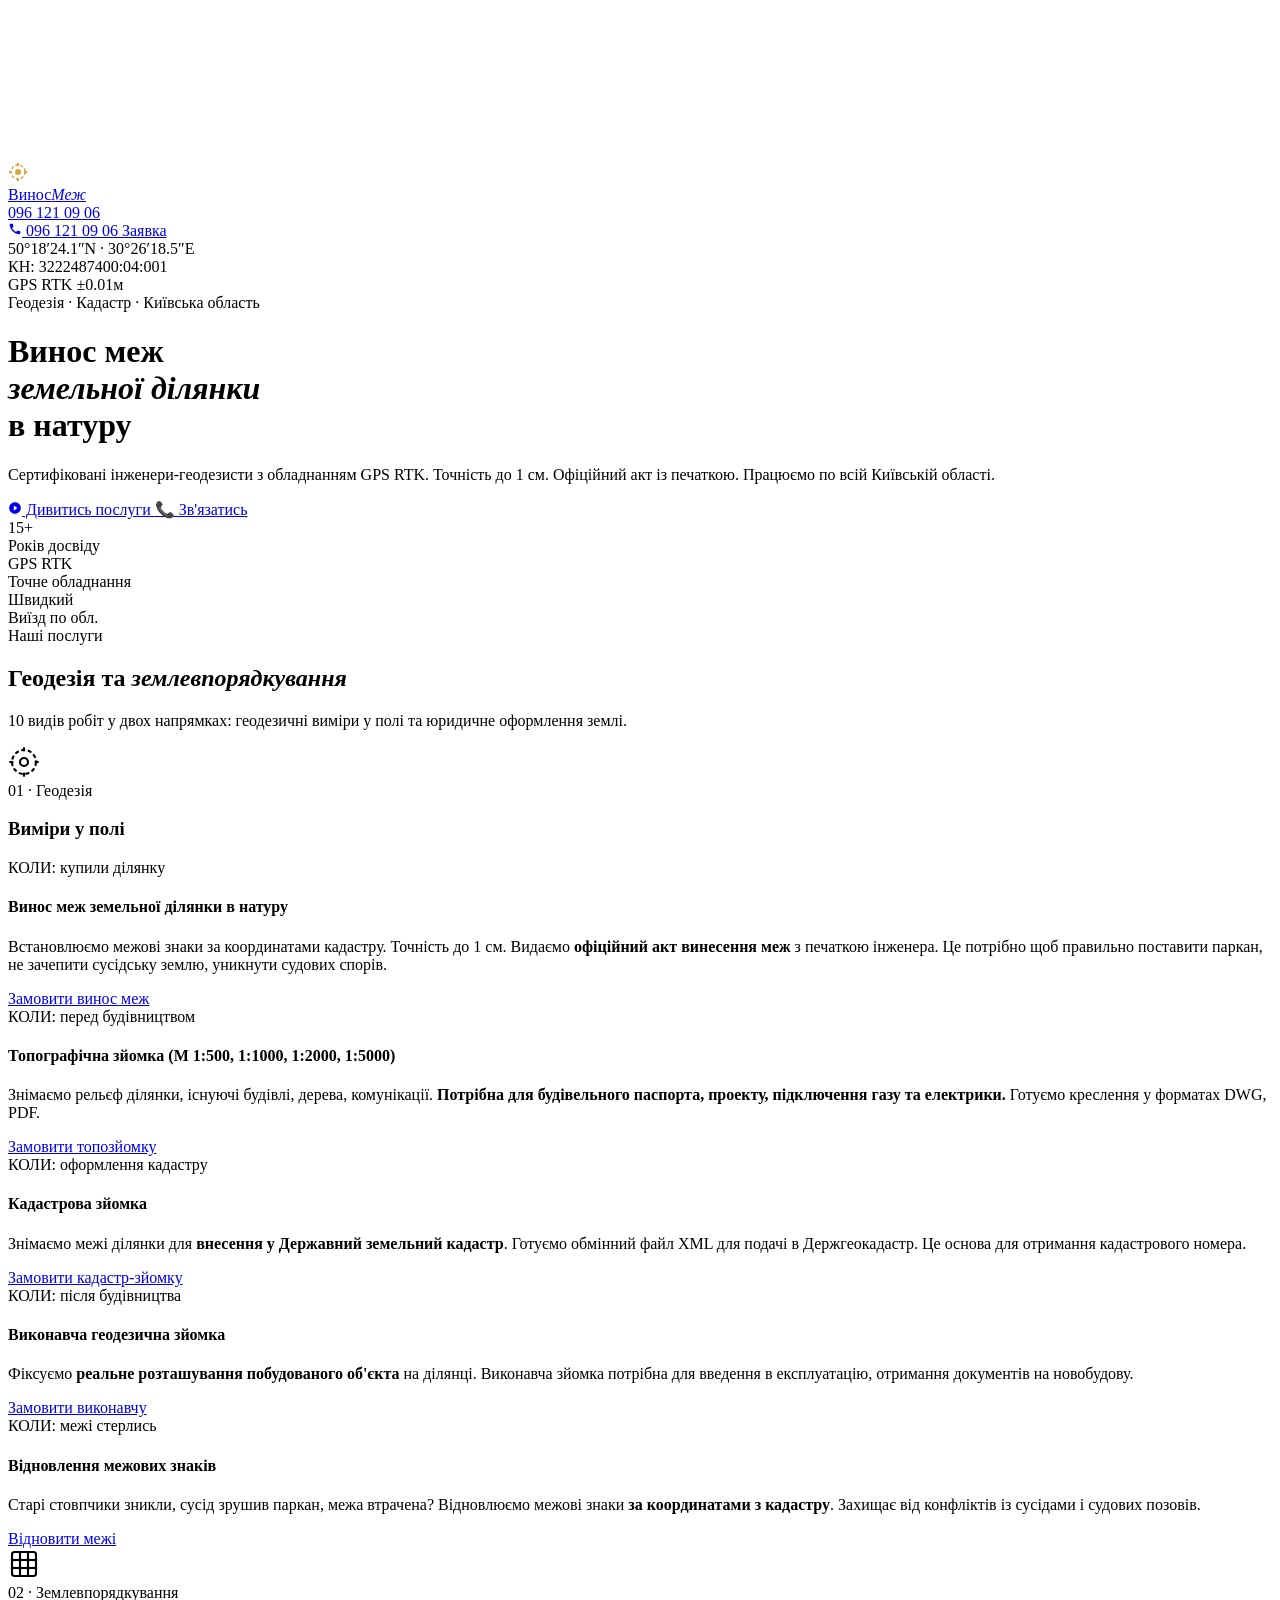
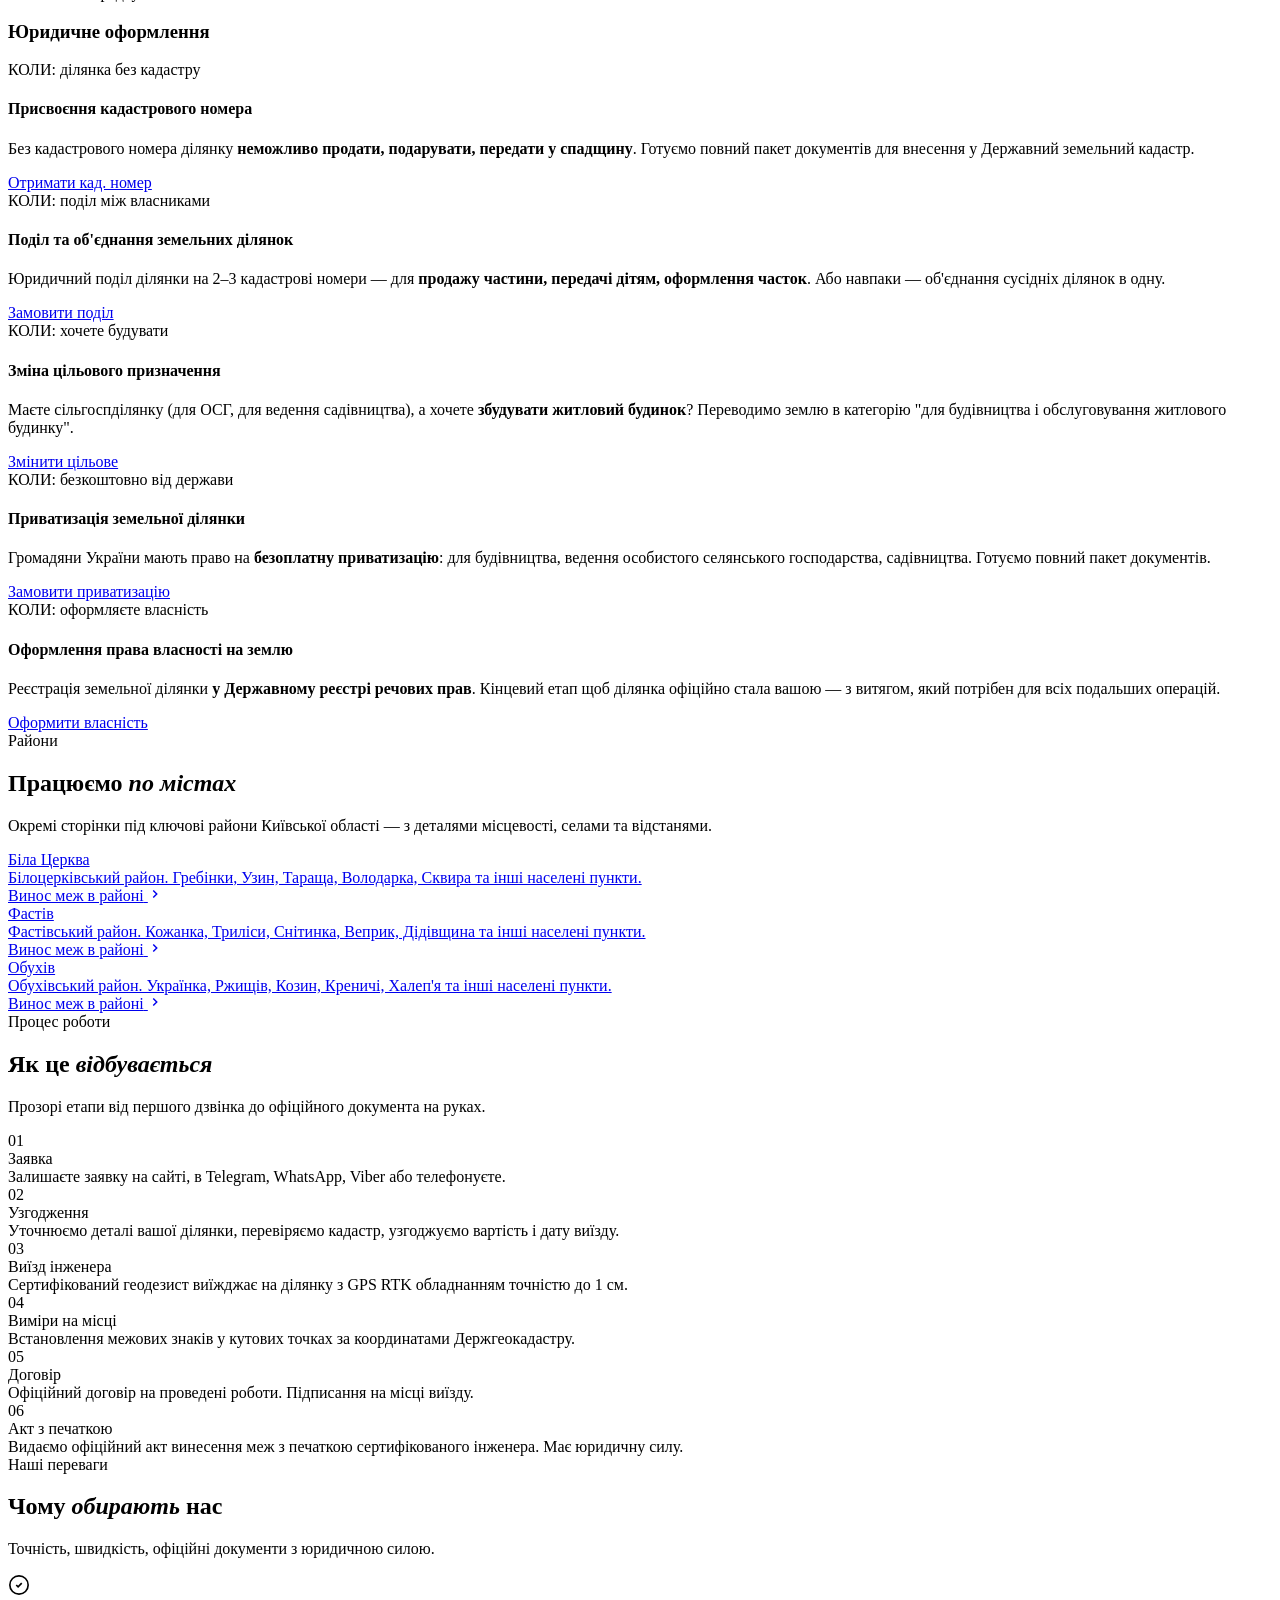
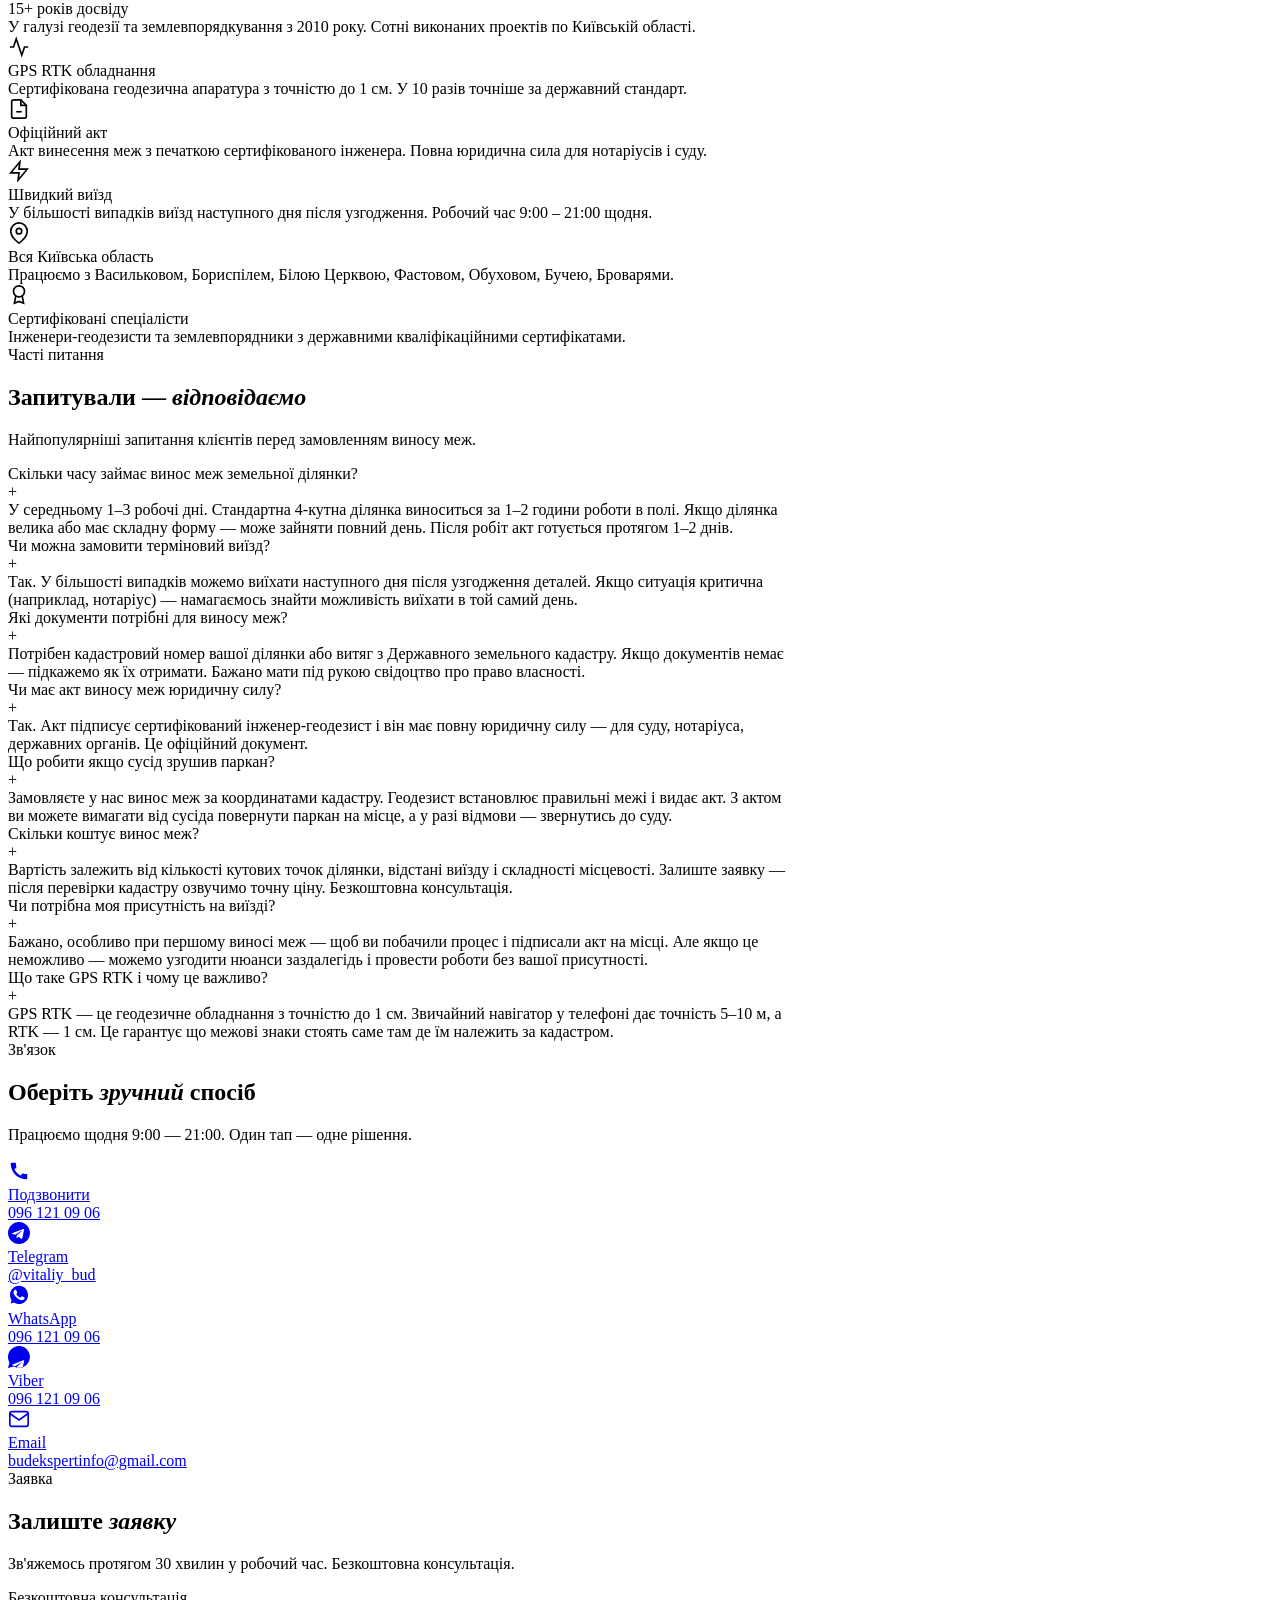
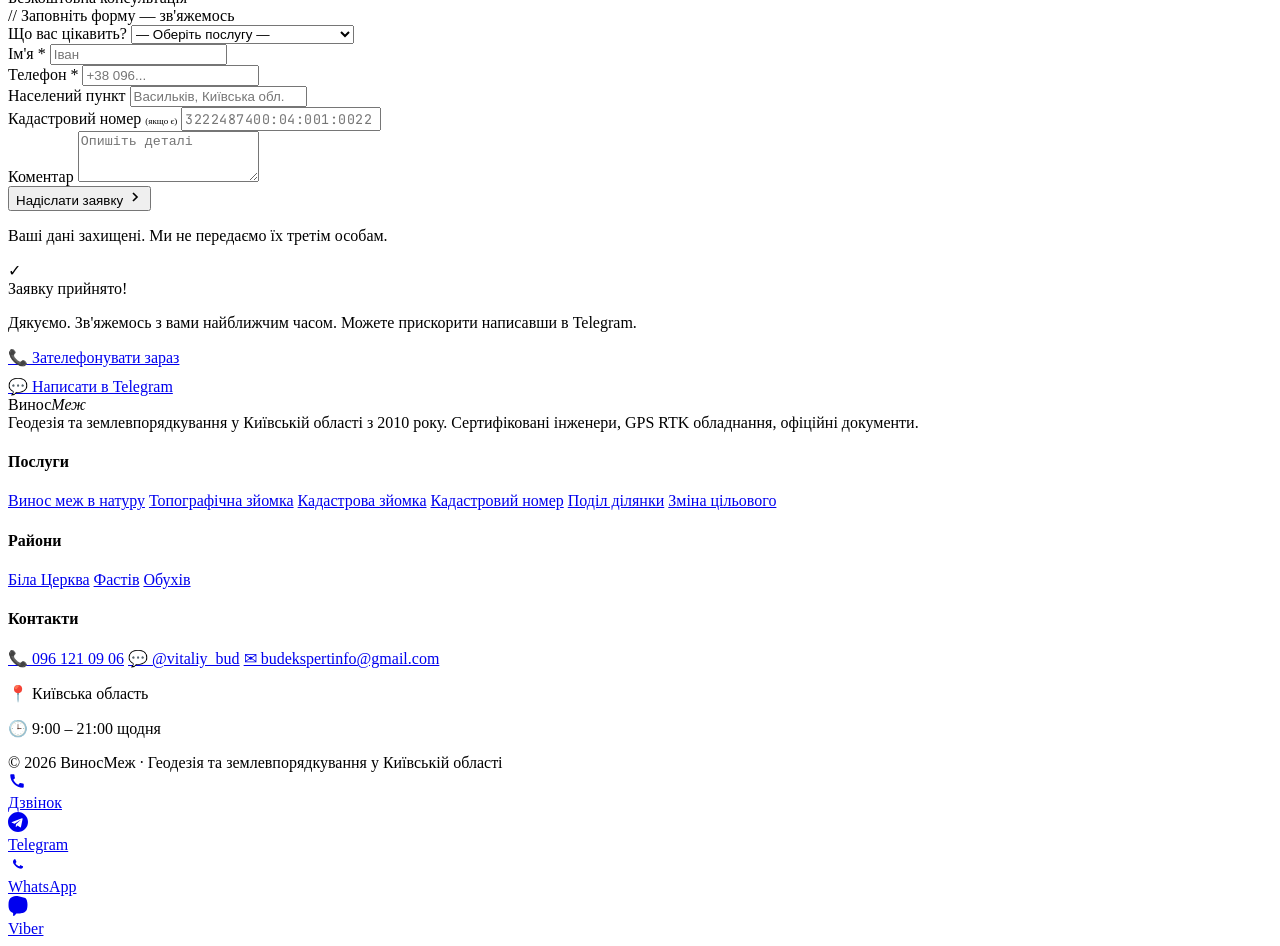
==== commit 4f374fef: "Add files via upload" ====
--- a/index.html
+++ b/index.html
@@ -1,645 +1,86 @@
 <!DOCTYPE html>
 <html lang="uk">
-<script>
-  window.onload = function() {
-    const urlParams = new URLSearchParams(window.location.search);
-    const city = urlParams.get('utm_city'); 
-    if (city) {
-      const h1 = document.querySelector('h1');
-      if (h1) h1.innerText = "Винос меж ділянки: " + city;
-    }
-  };
-<script>
-  // ─── Vynosmezh: безпечна підстановка міста з UTM ───
-  document.addEventListener('DOMContentLoaded', function() {
-    
-    // 🔒 БІЛИЙ СПИСОК — тільки ці назви можуть з'явитись на сайті
-    const ALLOWED_CITIES = {
-      // Київська область
-      'kyiv':            'Києві',
-      'kyivska':         'Київській області',
-      'vasylkiv':        'Василькові',
-      'bila-cerkva':     'Білій Церкві',
-      'boryspil':        'Борисполі',
-      'fastiv':          'Фастові',
-      'obukhiv':         'Обухові',
-      'bucha':           'Бучі',
-      'brovary':         'Броварах',
-      
-    };
-    
-    const urlParams = new URLSearchParams(window.location.search);
-    const cityParam = urlParams.get('utm_city');
-    
-    // Тільки якщо UTM є І воно в білому списку
-    if (cityParam && ALLOWED_CITIES[cityParam.toLowerCase()]) {
-      const cityName = ALLOWED_CITIES[cityParam.toLowerCase()];
-      
-      // Міняємо H1
-      const h1 = document.querySelector('h1');
-      if (h1) {
-        h1.innerText = 'Винос меж ділянки в ' + cityName;
-      }
-      
-      // Міняємо Title (для шарінгу і SEO)
-      document.title = 'Винос меж в ' + cityName + ' | Vynosmezh';
-      
-      // Міняємо meta description
-      const desc = document.querySelector('meta[name="description"]');
-      if (desc) {
-        desc.setAttribute('content', 
-          'Винос меж земельної ділянки в ' + cityName + 
-          '. Сертифіковані ФОП-геодезисти. Замов онлайн.'
-        );
-      }
-    }
-    // Якщо UTM немає або місто не в списку — нічого не міняємо
-  });
-</script>
-
-  <head>
+<head>
 <meta charset="UTF-8">
-<meta name="viewport" content="width=device-width, initial-scale=1.0, maximum-scale=1.0">
-
-<!-- ─── SEO ─── -->
-<title>Винос меж земельної ділянки в натуру — Київська область | БудЕксперт</title>
-<meta name="description" content="Винесення меж земельної ділянки в натуру по Київській області. Васильків, Бориспіль, Фастів, Обухів, Біла Церква. Виїзд наступного дня. Офіційний акт. ☎ 096 121 09 06">
-<meta name="keywords" content="винос меж, винесення меж земельної ділянки в натуру, межування, встановлення меж земельної ділянки, відновлення межових знаків, поділ земельної ділянки, присвоєння кадастрового номера, зміна цільового призначення, геодезія, Київська область, Васильків, Бориспіль, Фастів">
+<meta name="viewport" content="width=device-width, initial-scale=1.0">
+
+<title>Винос Меж — геодезія та землевпорядкування у Київській області</title>
+<meta name="description" content="Винос меж земельної ділянки в натуру, топозйомка, кадастровий номер, поділ ділянки, зміна цільового призначення. Київська область. ☎ 096 121 09 06">
+<meta name="keywords" content="винос меж, винесення меж в натуру, межування, топографічна зйомка, кадастрова зйомка, виконавча зйомка, відновлення межових знаків, кадастровий номер, поділ ділянки, об'єднання ділянок, зміна цільового призначення, приватизація землі, Київська область, Васильків, Бориспіль, Фастів, Біла Церква, Обухів, Бровари, Буча, Вишгород, Ірпінь">
 <meta name="robots" content="index, follow">
-<meta name="author" content="БудЕксперт">
-<link rel="canonical" href="https://vynosmezh.com.ua//">
-
-<!-- ─── Open Graph (Facebook) ─── -->
+<meta name="author" content="Винос Меж">
+<link rel="canonical" href="https://vynosmezh.com.ua/">
+<meta name="theme-color" content="#07090F">
+
 <meta property="og:type" content="website">
-<meta property="og:title" content="Винос меж земельної ділянки в натуру — Київська область">
-<meta property="og:description" content="Встановлюємо межові знаки точно за координатами кадастру. Офіційний акт. Виїзд наступного дня. ☎ 096 121 09 06">
+<meta property="og:title" content="Винос Меж — геодезія та землевпорядкування у Київській області">
+<meta property="og:description" content="Винос меж в натуру, топозйомка, кадастр, поділ ділянок. Сертифіковані інженери з GPS RTK. ☎ 096 121 09 06">
 <meta property="og:url" content="https://vynosmezh.com.ua/">
 <meta property="og:locale" content="uk_UA">
-<meta property="og:site_name" content="БудЕксперт">
+<meta property="og:site_name" content="Винос Меж">
+
+<script type="application/ld+json">
+{
+  "@context": "https://schema.org",
+  "@type": "ProfessionalService",
+  "name": "Винос Меж",
+  "description": "Геодезичні роботи та землевпорядкування у Київській області: винос меж, топозйомка, кадастр, поділ ділянок.",
+  "telephone": "+380961210906",
+  "email": "budekspertinfo@gmail.com",
+  "url": "https://vynosmezh.com.ua/",
+  "areaServed": [
+    {"@type": "AdministrativeArea", "name": "Київська область"},
+    {"@type": "City", "name": "Київ"},
+    {"@type": "City", "name": "Васильків"},
+    {"@type": "City", "name": "Бориспіль"},
+    {"@type": "City", "name": "Біла Церква"},
+    {"@type": "City", "name": "Фастів"},
+    {"@type": "City", "name": "Обухів"},
+    {"@type": "City", "name": "Бровари"},
+    {"@type": "City", "name": "Буча"}
+  ],
+  "openingHoursSpecification": {
+    "@type": "OpeningHoursSpecification",
+    "dayOfWeek": ["Monday","Tuesday","Wednesday","Thursday","Friday","Saturday","Sunday"],
+    "opens": "09:00",
+    "closes": "21:00"
+  },
+  "priceRange": "₴₴",
+  "sameAs": ["https://t.me/vitaliy_bud"]
+}
+</script>
+
+<script type="application/ld+json">
+{
+  "@context": "https://schema.org",
+  "@type": "FAQPage",
+  "mainEntity": [
+    {"@type":"Question","name":"Скільки часу займає винос меж земельної ділянки?","acceptedAnswer":{"@type":"Answer","text":"У середньому 1–3 робочі дні. Стандартна ділянка з 4 кутами виноситься за 1–2 години роботи у полі. Після робіт акт готується протягом 1–2 днів."}},
+    {"@type":"Question","name":"Чи можна замовити терміновий виїзд?","acceptedAnswer":{"@type":"Answer","text":"Так. У більшості випадків можемо виїхати наступного дня після узгодження деталей. Якщо ситуація критична — намагаємось виїхати в той самий день."}},
+    {"@type":"Question","name":"Які документи потрібні для виносу меж?","acceptedAnswer":{"@type":"Answer","text":"Потрібен кадастровий номер вашої ділянки або витяг з Державного земельного кадастру. Якщо документів немає — підкажемо як отримати."}},
+    {"@type":"Question","name":"Чи має акт виносу меж юридичну силу?","acceptedAnswer":{"@type":"Answer","text":"Так. Акт підписує сертифікований інженер-геодезист і він має повну юридичну силу — для суду, нотаріуса, держорганів."}}
+  ]
+}
+</script>
+
+<link rel="preconnect" href="https://fonts.googleapis.com">
+<link rel="preconnect" href="https://fonts.gstatic.com" crossorigin>
 <link href="https://fonts.googleapis.com/css2?family=Playfair+Display:ital,wght@0,800;0,900;1,700;1,800&family=Syne:wght@400;600;700;800&family=JetBrains+Mono:wght@400;500&display=swap" rel="stylesheet">
-<style>
-:root {
-  --bg:    #07090F;
-  --bg2:   #0B0F1A;
-  --gold:  #D4A843;
-  --gold2: #F0C96A;
-  --gold3: #8A6820;
-  --blue:  #2D9CDB;
-  --green: #2ECC71;
-  --text:  #EDE8DF;
-  --muted: rgba(237,232,223,0.45);
-  --border:rgba(212,168,67,0.15);
-}
-
-*, *::before, *::after { margin:0; padding:0; box-sizing:border-box; }
-html { scroll-behavior:smooth; -webkit-text-size-adjust:100%; }
-
-body {
-  background-color: #07090F !important;
-  background: #07090F !important;
-  color: #EDE8DF;
-  font-family: 'Syne', sans-serif;
-  overflow-x: hidden;
-  min-height: 100vh;
-  -webkit-font-smoothing: antialiased;
-}
-
-/* ── CANVAS ── */
-#cvs {
-  position: fixed;
-  inset: 0;
-  width: 100%;
-  height: 100%;
-  z-index: 0;
-  background: #07090F;
-  display: block;
-}
-
-/* ── GRAIN ── */
-.grain {
-  position: fixed; inset:0; z-index:1;
-  pointer-events:none; opacity:0.025;
-  background-image: url("data:image/svg+xml,%3Csvg xmlns='http://www.w3.org/2000/svg' width='300' height='300'%3E%3Cfilter id='n'%3E%3CfeTurbulence type='fractalNoise' baseFrequency='0.75' numOctaves='4' stitchTiles='stitch'/%3E%3C/filter%3E%3Crect width='300' height='300' filter='url(%23n)'/%3E%3C/svg%3E");
-  background-size: 300px 300px;
-}
-
-/* ── ALL CONTENT ABOVE CANVAS ── */
-.page { position: relative; z-index: 2; }
-
-/* ══════════════ HEADER ══════════════ */
-header {
-  position: fixed; top:0; left:0; right:0; z-index:999;
-  padding: 16px 24px;
-  display: flex; align-items:center; justify-content:space-between;
-  background: rgba(7,9,15,0.92);
-  border-bottom: 1px solid rgba(212,168,67,0.1);
-  -webkit-backdrop-filter: blur(16px);
-  backdrop-filter: blur(16px);
-}
-
-.logo { display:flex; align-items:center; gap:10px; text-decoration:none; }
-.logo-box {
-  width:36px; height:36px;
-  border:1.5px solid var(--gold);
-  border-radius:9px;
-  display:flex; align-items:center; justify-content:center;
-  background: rgba(212,168,67,0.08);
-  flex-shrink:0;
-}
-.logo-name { font-size:15px; font-weight:800; color:#EDE8DF; line-height:1.1; }
-.logo-sub  { font-size:9px; color:var(--muted); font-family:'JetBrains Mono',monospace; letter-spacing:1px; }
-
-.hdr-right { display:flex; align-items:center; gap:10px; }
-.hdr-tel {
-  font-size:13px; font-weight:700; color:var(--gold);
-  text-decoration:none; display:none;
-}
-@media(min-width:600px){ .hdr-tel { display:block; } }
-
-.hdr-btn {
-  background: transparent;
-  border:1.5px solid var(--gold);
-  color:var(--gold);
-  font-family:'Syne',sans-serif;
-  font-size:10px; font-weight:700; letter-spacing:1.5px; text-transform:uppercase;
-  padding:8px 16px; border-radius:6px;
-  text-decoration:none;
-  transition:background .2s, color .2s;
-  white-space:nowrap;
-}
-.hdr-btn:hover { background:var(--gold); color:#07090F; }
-
-/* ══════════════ HERO ══════════════ */
-.hero {
-  min-height: 100svh;
-  padding: 100px 24px 60px;
-  display: flex; flex-direction:column; justify-content:center;
-  position:relative; overflow:hidden;
-}
-
-/* Corner brackets */
-.crn {
-  position:absolute; width:20px; height:20px; pointer-events:none;
-}
-.crn::before,.crn::after { content:''; position:absolute; background:var(--gold); opacity:0.5; }
-.crn::before { width:100%; height:1.5px; top:0; left:0; }
-.crn::after  { width:1.5px; height:100%; top:0; left:0; }
-.crn.tl { top:80px; left:20px; }
-.crn.tr { top:80px; right:20px; transform:scaleX(-1); }
-.crn.bl { bottom:40px; left:20px; transform:scaleY(-1); }
-.crn.br { bottom:40px; right:20px; transform:scale(-1); }
-
-/* Scan line */
-.scan {
-  position:absolute; left:0; right:0; height:1px;
-  background:linear-gradient(90deg,transparent,rgba(212,168,67,0.5),transparent);
-  animation:scanAnim 7s linear infinite;
-  pointer-events:none;
-}
-@keyframes scanAnim {
-  0%   { top:0%;   opacity:0; }
-  5%   { opacity:1; }
-  95%  { opacity:0.6; }
-  100% { top:100%; opacity:0; }
-}
-
-/* Floating coords */
-.fcoord {
-  position:absolute;
-  font-family:'JetBrains Mono',monospace;
-  font-size:9px; color:rgba(212,168,67,0.4);
-  animation:floatY 4s ease-in-out infinite;
-  pointer-events:none; user-select:none;
-}
-.fcoord:nth-child(1){ top:20%; right:5%;  animation-delay:0s; }
-.fcoord:nth-child(2){ top:65%; right:3%;  animation-delay:1.5s; }
-.fcoord:nth-child(3){ top:40%; left:2%;   animation-delay:2.8s; font-size:8px; }
-@keyframes floatY {
-  0%,100%{ transform:translateY(0); opacity:0.3; }
-  50%    { transform:translateY(-8px); opacity:0.6; }
-}
-
-.hero-inner { max-width:600px; }
-
-.hero-label {
-  display:inline-flex; align-items:center; gap:8px;
-  font-family:'JetBrains Mono',monospace;
-  font-size:9px; letter-spacing:2px; text-transform:uppercase;
-  color:var(--gold); margin-bottom:20px;
-  animation:fadeUp .5s .1s both;
-}
-.hero-label::before { content:''; width:24px; height:1.5px; background:var(--gold); flex-shrink:0; }
-
-.hero h1 {
-  font-family:'Playfair Display',serif;
-  font-size: clamp(48px, 11vw, 88px);
-  font-weight:900; line-height:1.0;
-  color:#EDE8DF;
-  margin-bottom:20px;
-  animation:fadeUp .6s .25s both;
-}
-.hero h1 em {
-  font-style:italic;
-  background:linear-gradient(135deg,var(--gold),var(--gold2));
-  -webkit-background-clip:text; -webkit-text-fill-color:transparent;
-  background-clip:text;
-}
-
-.hero-desc {
-  font-size:14px; line-height:1.8; color:var(--muted);
-  max-width:420px; margin-bottom:36px;
-  animation:fadeUp .6s .4s both;
-}
-
-.hero-btns {
-  display:flex; flex-direction:column; gap:12px;
-  animation:fadeUp .6s .55s both;
-}
-@media(min-width:480px){ .hero-btns{ flex-direction:row; flex-wrap:wrap; } }
-
-.btn-gold {
-  background:linear-gradient(135deg,var(--gold),var(--gold2));
-  color:#07090F;
-  font-family:'Syne',sans-serif;
-  font-size:12px; font-weight:800; letter-spacing:1px; text-transform:uppercase;
-  padding:15px 28px; border-radius:8px;
-  text-decoration:none; border:none; cursor:pointer;
-  display:inline-flex; align-items:center; justify-content:center; gap:8px;
-  box-shadow:0 0 40px rgba(212,168,67,0.2);
-  transition:transform .2s, box-shadow .2s;
-}
-.btn-gold:hover { transform:translateY(-2px); box-shadow:0 8px 40px rgba(212,168,67,0.4); }
-
-.btn-ghost {
-  background:transparent;
-  border:1.5px solid rgba(237,232,223,0.2);
-  color:#EDE8DF;
-  font-family:'Syne',sans-serif;
-  font-size:12px; font-weight:700; letter-spacing:1px; text-transform:uppercase;
-  padding:14px 28px; border-radius:8px;
-  text-decoration:none; cursor:pointer;
-  display:inline-flex; align-items:center; justify-content:center; gap:8px;
-  transition:border-color .2s, color .2s;
-}
-.btn-ghost:hover { border-color:var(--gold); color:var(--gold); }
-
-/* Stats */
-.hero-stats {
-  display:flex; gap:32px; flex-wrap:wrap;
-  margin-top:52px; padding-top:36px;
-  border-top:1px solid rgba(255,255,255,0.07);
-  animation:fadeUp .6s .7s both;
-}
-.stat-num {
-  font-family:'Playfair Display',serif;
-  font-size:36px; font-weight:700; color:var(--gold); line-height:1; margin-bottom:4px;
-}
-.stat-lbl { font-size:10px; letter-spacing:1.5px; text-transform:uppercase; color:var(--muted); font-weight:600; }
-
-@keyframes fadeUp {
-  from { opacity:0; transform:translateY(18px); }
-  to   { opacity:1; transform:translateY(0); }
-}
-
-/* ══════════════ SECTIONS ══════════════ */
-section {
-  padding:80px 24px;
-  background:#07090F;
-}
-
-.sec-label {
-  font-family:'JetBrains Mono',monospace;
-  font-size:9px; letter-spacing:2.5px; text-transform:uppercase;
-  color:var(--gold); margin-bottom:14px;
-  display:flex; align-items:center; gap:10px;
-}
-.sec-label::before { content:''; width:18px; height:1px; background:var(--gold); }
-
-.sec-h {
-  font-family:'Playfair Display',serif;
-  font-size:clamp(30px,7vw,52px); font-weight:900; line-height:1.1;
-  color:#EDE8DF; margin-bottom:12px;
-}
-.sec-h em { font-style:italic; color:var(--gold); }
-.sec-p { font-size:14px; color:var(--muted); line-height:1.8; max-width:480px; margin-bottom:48px; }
-
-/* ══════════════ TIMELINE ══════════════ */
-.tl-grid {
-  display:grid;
-  grid-template-columns:1fr;
-  gap:2px;
-}
-@media(min-width:680px){ .tl-grid{ grid-template-columns:1fr 1fr; } }
-
-.tl-card {
-  background:rgba(255,255,255,0.025);
-  border:1px solid var(--border);
-  padding:32px 28px;
-  position:relative; overflow:hidden;
-  transition:background .3s, border-color .3s;
-  opacity:1; transform:translateY(0);
-  transition:background .3s, border-color .3s;
-}
-.tl-card.visible { opacity:1; transform:translateY(0); }
-.tl-card:hover { background:rgba(212,168,67,0.04); border-color:rgba(212,168,67,0.3); }
-
-.tl-n {
-  font-family:'Playfair Display',serif;
-  font-size:64px; font-weight:900; color:rgba(212,168,67,0.07);
-  position:absolute; top:8px; right:16px; line-height:1;
-  transition:color .3s;
-}
-.tl-card:hover .tl-n { color:rgba(212,168,67,0.13); }
-
-.tl-ico {
-  width:42px; height:42px; border-radius:11px;
-  background:rgba(212,168,67,0.1);
-  border:1px solid rgba(212,168,67,0.2);
-  display:flex; align-items:center; justify-content:center;
-  font-size:20px; margin-bottom:18px;
-}
-.tl-title { font-size:17px; font-weight:700; margin-bottom:10px; color:#EDE8DF; }
-.tl-desc  { font-size:12px; color:var(--muted); line-height:1.7; }
-
-/* ══════════════ BENTO ══════════════ */
-.bento {
-  display:grid;
-  grid-template-columns:1fr;
-  gap:10px;
-}
-@media(min-width:600px){
-  .bento {
-    grid-template-columns:1.5fr 1fr;
-    grid-template-rows:auto auto auto;
-  }
-  .bento .big { grid-row:span 2; }
-}
-
-.bcard {
-  background:rgba(255,255,255,0.025);
-  border:1px solid var(--border);
-  border-radius:14px; padding:28px;
-  position:relative; overflow:hidden;
-  opacity:1; transform:translateY(0);
-  transition:border-color .3s, background .3s;
-}
-.bcard.visible { opacity:1; transform:translateY(0); }
-.bcard:hover { border-color:rgba(212,168,67,0.35); background:rgba(212,168,67,0.03); }
-
-.bcard::after {
-  content:''; position:absolute; bottom:0; left:0; right:0; height:2px;
-  background:linear-gradient(90deg,transparent,var(--gold),transparent);
-  transform:scaleX(0); transition:transform .4s;
-}
-.bcard:hover::after { transform:scaleX(1); }
-
-.bcard-ico { font-size:28px; margin-bottom:16px; display:block; }
-.bcard-title { font-size:17px; font-weight:700; color:#EDE8DF; margin-bottom:8px; line-height:1.2; }
-.bcard-text  { font-size:12px; color:var(--muted); line-height:1.7; }
-
-.code-block {
-  font-family:'JetBrains Mono',monospace;
-  font-size:10px;
-  background:rgba(0,0,0,0.5);
-  border:1px solid rgba(212,168,67,0.15);
-  border-radius:8px; padding:12px 14px;
-  margin-top:16px; line-height:2;
-}
-.ck { color:var(--muted); }
-.cv { color:var(--gold2); }
-
-.dot-live {
-  display:inline-block; width:7px; height:7px; border-radius:50%;
-  background:var(--green); margin-right:6px;
-  box-shadow:0 0 8px var(--green);
-  animation:pulse 2s infinite;
-}
-@keyframes pulse {
-  0%,100%{ box-shadow:0 0 5px var(--green); }
-  50%    { box-shadow:0 0 14px var(--green); }
-}
-
-/* ══════════════ FORM ══════════════ */
-.form-section {
-  background:var(--bg2);
-  border-top:1px solid var(--border);
-  border-bottom:1px solid var(--border);
-}
-
-.form-wrap {
-  max-width:520px; margin:0 auto;
-}
-
-.trust-list { display:flex; flex-direction:column; gap:10px; margin-bottom:40px; }
-.trust-item {
-  display:flex; align-items:center; gap:12px;
-  padding:14px 18px;
-  background:rgba(255,255,255,0.02);
-  border:1px solid var(--border); border-radius:10px;
-}
-.t-check {
-  width:24px; height:24px; flex-shrink:0; border-radius:50%;
-  background:rgba(46,204,113,0.1); border:1px solid rgba(46,204,113,0.3);
-  display:flex; align-items:center; justify-content:center; font-size:12px;
-}
-.t-text { font-size:13px; font-weight:600; color:#EDE8DF; }
-
-.fcard {
-  background:rgba(255,255,255,0.025);
-  border:1px solid var(--border);
-  border-radius:18px; padding:32px 28px;
-  position:relative; overflow:hidden;
-}
-.fcard::before {
-  content:'';
-  position:absolute; top:0; left:0; right:0; height:2px;
-  background:linear-gradient(90deg,var(--gold3),var(--gold),var(--gold2),var(--gold),var(--gold3));
-}
-
-.form-h { font-family:'Playfair Display',serif; font-size:24px; font-weight:800; color:#EDE8DF; margin-bottom:4px; }
-.form-sub { font-size:10px; color:var(--muted); margin-bottom:24px; font-family:'JetBrains Mono',monospace; letter-spacing:.5px; }
-
-.field { margin-bottom:14px; }
-.field label {
-  display:block; font-size:9px; font-weight:700;
-  letter-spacing:1.5px; text-transform:uppercase;
-  color:rgba(212,168,67,0.7); margin-bottom:5px;
-  font-family:'JetBrains Mono',monospace;
-}
-.field input,
-.field select,
-.field textarea {
-  width:100%;
-  background:rgba(0,0,0,0.4);
-  border:1px solid rgba(255,255,255,0.08);
-  border-radius:8px; padding:12px 14px;
-  font-family:'Syne',sans-serif;
-  font-size:14px; font-weight:500;
-  color:#EDE8DF; outline:none;
-  -webkit-appearance:none; appearance:none;
-  resize:none;
-  transition:border-color .2s, background .2s, box-shadow .2s;
-}
-.field input::placeholder,
-.field textarea::placeholder { color:rgba(237,232,223,0.2); }
-.field input:focus,
-.field select:focus,
-.field textarea:focus {
-  border-color:rgba(212,168,67,0.5);
-  background:rgba(212,168,67,0.04);
-  box-shadow:0 0 0 3px rgba(212,168,67,0.07);
-}
-.field select option { background:#0B0F1A; color:#EDE8DF; }
-
-.row2 { display:flex; gap:10px; }
-.row2 .field { flex:1; }
-
-.btn-submit {
-  width:100%; margin-top:6px;
-  background:linear-gradient(135deg,var(--gold),var(--gold2));
-  color:#07090F;
-  font-family:'Syne',sans-serif;
-  font-size:13px; font-weight:800; letter-spacing:1px; text-transform:uppercase;
-  padding:16px; border:none; border-radius:10px; cursor:pointer;
-  display:flex; align-items:center; justify-content:center; gap:8px;
-  box-shadow:0 0 40px rgba(212,168,67,0.2);
-  transition:transform .2s, box-shadow .2s;
-  -webkit-appearance:none;
-}
-.btn-submit:hover { transform:translateY(-2px); box-shadow:0 8px 40px rgba(212,168,67,0.35); }
-
-.or-divider {
-  display:flex; align-items:center; gap:10px;
-  margin:14px 0; font-size:10px; color:var(--muted);
-  font-family:'JetBrains Mono',monospace;
-}
-.or-divider::before,.or-divider::after { content:''; flex:1; height:1px; background:rgba(255,255,255,0.07); }
-
-.btn-tg {
-  width:100%;
-  background:rgba(45,156,219,0.1);
-  border:1.5px solid rgba(45,156,219,0.3);
-  color:#EDE8DF;
-  font-family:'Syne',sans-serif;
-  font-size:13px; font-weight:700;
-  padding:14px; border-radius:10px;
-  display:flex; align-items:center; justify-content:center; gap:8px;
-  text-decoration:none; cursor:pointer;
-  transition:background .2s, border-color .2s;
-}
-.btn-tg:hover { background:rgba(45,156,219,0.2); border-color:rgba(45,156,219,0.6); }
-
-.checkboxes { display:flex; flex-direction:column; gap:8px; }
-.chk {
-  display:flex; align-items:center; gap:10px;
-  padding:11px 14px;
-  background:rgba(0,0,0,0.3);
-  border:1.5px solid rgba(255,255,255,0.08);
-  border-radius:8px; cursor:pointer;
-  transition:border-color .2s, background .2s;
-  user-select:none;
-}
-.chk:hover { border-color:rgba(212,168,67,0.35); background:rgba(212,168,67,0.04); }
-.chk input[type=checkbox] { display:none; }
-.chk-box {
-  width:18px; height:18px; flex-shrink:0;
-  border:1.5px solid rgba(255,255,255,0.2);
-  border-radius:5px; background:transparent;
-  display:flex; align-items:center; justify-content:center;
-  font-size:11px; font-weight:800; color:#07090F;
-  transition:all .2s;
-}
-.chk.active { border-color:rgba(212,168,67,0.5); background:rgba(212,168,67,0.07); }
-.chk.active .chk-box { background:var(--gold); border-color:var(--gold); }
-.chk.active .chk-box::after { content:'✓'; }
-.chk-label { font-size:13px; font-weight:500; color:var(--muted); transition:color .2s; }
-.chk.active .chk-label { color:#EDE8DF; }
-
-
-  text-align:center; margin-top:12px;
-  font-size:9px; color:rgba(237,232,223,0.2);
-  font-family:'JetBrains Mono',monospace; line-height:1.6;
-}
-
-/* ── CADASTRAL FIELD ── */
-.cadastral-wrap { position:relative; }
-
-.cadastral-wrap input {
-  font-family:'JetBrains Mono',monospace !important;
-  font-size:15px !important;
-  font-weight:500 !important;
-  letter-spacing:1px;
-}
-
-.cad-status {
-  position:absolute; right:12px; top:50%; transform:translateY(-50%);
-  font-size:16px; pointer-events:none;
-  transition:opacity .2s;
-  opacity:0;
-}
-
-.cad-hint {
-  font-family:'JetBrains Mono',monospace;
-  font-size:9px; margin-top:5px; padding:0 2px;
-  display:flex; align-items:center; gap:6px;
-  transition:color .2s;
-}
-.cad-hint .segments { display:flex; gap:4px; }
-.cad-hint .seg {
-  padding:2px 6px; border-radius:4px;
-  background:rgba(255,255,255,0.05);
-  color:var(--muted); font-size:9px;
-  transition:background .2s, color .2s;
-}
-.cad-hint .seg.done { background:rgba(46,204,113,0.15); color:#2ECC71; }
-.cad-hint .seg.active { background:rgba(212,168,67,0.2); color:var(--gold2); }
-
-/* valid border */
-.field input.cad-valid {
-  border-color:rgba(46,204,113,0.5) !important;
-  box-shadow:0 0 0 3px rgba(46,204,113,0.07) !important;
-}
-.field input.cad-invalid {
-  border-color:rgba(231,76,60,0.5) !important;
-  box-shadow:0 0 0 3px rgba(231,76,60,0.07) !important;
-}
-
-.success-block { display:none; text-align:center; padding:16px 0; }
-.success-ico { font-size:52px; margin-bottom:14px; }
-.success-h { font-family:'Playfair Display',serif; font-size:26px; font-weight:800; color:#EDE8DF; margin-bottom:10px; }
-.success-p { font-size:13px; color:var(--muted); line-height:1.8; margin-bottom:22px; }
-
-/* ══════════════ FOOTER ══════════════ */
-footer {
-  background:#07090F;
-  padding:32px 24px;
-  display:flex; flex-direction:column; gap:16px; align-items:center; text-align:center;
-  border-top:1px solid var(--border);
-}
-@media(min-width:600px){
-  footer { flex-direction:row; justify-content:space-between; text-align:left; }
-}
-.foot-logo { font-size:15px; font-weight:800; color:#EDE8DF; }
-.foot-logo span { color:var(--gold); }
-.foot-links { display:flex; gap:20px; flex-wrap:wrap; justify-content:center; }
-.foot-links a { font-size:11px; color:var(--muted); text-decoration:none; font-family:'JetBrains Mono',monospace; transition:color .2s; }
-.foot-links a:hover { color:var(--gold); }
-.foot-copy { font-size:10px; color:rgba(237,232,223,0.2); font-family:'JetBrains Mono',monospace; }
-</style>
+
+<link rel="stylesheet" href="assets/styles.css">
 </head>
 <body>
 
-<!-- CANVAS (dark background + animation) -->
 <canvas id="cvs"></canvas>
 <div class="grain"></div>
 
 <div class="page">
 
-<!-- ─── HEADER ─── -->
+<!-- ═════════ HEADER ═════════ -->
 <header>
-  <a class="logo" href="#">
+  <a class="logo" href="/">
     <div class="logo-box">
-      <svg width="18" height="18" viewBox="0 0 20 20" fill="none">
+      <svg width="20" height="20" viewBox="0 0 20 20" fill="none" aria-hidden="true">
         <circle cx="10" cy="10" r="3" fill="#D4A843"/>
         <circle cx="10" cy="10" r="7" stroke="#D4A843" stroke-width="1.5" stroke-dasharray="3 2"/>
         <line x1="10" y1="1" x2="10" y2="4" stroke="#D4A843" stroke-width="2"/>
@@ -649,539 +90,562 @@
       </svg>
     </div>
     <div>
-      <div class="logo-name">БудЕксперт</div>
+      <div class="logo-name">Винос<em>Меж</em></div>
       <div class="logo-sub">096 121 09 06</div>
     </div>
   </a>
   <div class="hdr-right">
-    <a href="tel:+380961210906" class="hdr-tel">096 121 09 06</a>
-    <a href="#form" class="hdr-btn">Заявка</a>
+    <a href="tel:+380961210906" class="hdr-tel-link" aria-label="Зателефонувати">
+      <svg width="14" height="14" viewBox="0 0 24 24" fill="currentColor" aria-hidden="true"><path d="M20.01 15.38c-1.23 0-2.42-.2-3.53-.56-.35-.12-.74-.03-1.01.24l-1.57 1.97c-2.83-1.35-5.48-3.9-6.89-6.83l1.95-1.66c.27-.28.35-.67.24-1.02-.37-1.11-.56-2.3-.56-3.53 0-.54-.45-.99-.99-.99H4.19C3.65 3 3 3.24 3 3.99 3 13.28 10.73 21 20.01 21c.71 0 .99-.63.99-1.18v-3.45c0-.54-.45-.99-.99-.99z"/></svg>
+      096 121 09 06
+    </a>
+    <a href="#form" class="hdr-cta">Заявка</a>
   </div>
 </header>
 
-<!-- ─── HERO ─── -->
+<!-- ═════════ HERO ═════════ -->
 <div class="hero">
-  <div class="scan"></div>
-  <div class="crn tl"></div><div class="crn tr"></div>
-  <div class="crn bl"></div><div class="crn br"></div>
-  <div class="fcoord">50°18′24.1″N · 30°26′18.5″E</div>
-  <div class="fcoord">КН: 3222487400:04:001</div>
-  <div class="fcoord">GPS RTK ±0.01м</div>
+  <div class="scan" aria-hidden="true"></div>
+  <div class="crn tl" aria-hidden="true"></div>
+  <div class="crn tr" aria-hidden="true"></div>
+  <div class="crn bl" aria-hidden="true"></div>
+  <div class="crn br" aria-hidden="true"></div>
+  <div class="fcoord" aria-hidden="true">50°18′24.1″N · 30°26′18.5″E</div>
+  <div class="fcoord" aria-hidden="true">КН: 3222487400:04:001</div>
+  <div class="fcoord" aria-hidden="true">GPS RTK ±0.01м</div>
 
   <div class="hero-inner">
-    <div class="hero-label">Геодезія · Кадастр · Київська обл.</div>
-    <h1>Винос меж<br><em>земельної ділянки</em><br>в натуру</h1>
-    <p class="hero-desc">Винесення меж земельної ділянки в натуру по всій Київській області. Встановлюємо межові знаки точно за координатами кадастру. Офіційний акт. Ліцензований геодезист.</p>
+    <div class="hero-label">Геодезія · Кадастр · Київська область</div>
+    <h1 data-utm="default">Винос меж<br><em>земельної ділянки</em><br>в натуру</h1>
+    <p class="hero-desc">Сертифіковані інженери-геодезисти з обладнанням GPS RTK. Точність до 1 см. Офіційний акт із печаткою. Працюємо по всій Київській області.</p>
     <div class="hero-btns">
-      <a href="#form" class="btn-gold">
-        <svg width="14" height="14" viewBox="0 0 24 24" fill="currentColor"><path d="M12 2C6.48 2 2 6.48 2 12s4.48 10 10 10 10-4.48 10-10S17.52 2 12 2zm-2 14.5v-9l6 4.5-6 4.5z"/></svg>
-        Замовити виїзд
-      </a>
-      <a href="tel:+380961210906" class="btn-ghost">📞 096 121 09 06</a>
+      <a href="#services" class="btn-gold">
+        <svg width="14" height="14" viewBox="0 0 24 24" fill="currentColor" aria-hidden="true"><path d="M12 2C6.48 2 2 6.48 2 12s4.48 10 10 10 10-4.48 10-10S17.52 2 12 2zm-2 14.5v-9l6 4.5-6 4.5z"/></svg>
+        Дивитись послуги
+      </a>
+      <a href="#contacts" class="btn-ghost">📞 Зв'язатись</a>
     </div>
     <div class="hero-stats">
-      <div><div class="stat-num">5000+</div><div class="stat-lbl">Робіт</div></div>
-      <div><div class="stat-num">GPS RTK</div><div class="stat-lbl">Сертифіковане обладнання</div></div>
-      <div><div class="stat-num">Швидкий</div><div class="stat-lbl">Виїзд по Київській обл.</div></div>
+      <div><div class="stat-num">15+</div><div class="stat-lbl">Років досвіду</div></div>
+      <div><div class="stat-num">GPS RTK</div><div class="stat-lbl">Точне обладнання</div></div>
+      <div><div class="stat-num">Швидкий</div><div class="stat-lbl">Виїзд по обл.</div></div>
     </div>
   </div>
 </div>
 
-<!-- ─── HOW IT WORKS ─── -->
-<section id="how">
-  <div class="sec-label">Процес роботи</div>
-  <h2 class="sec-h">Як це <em>відбувається</em></h2>
-  <p class="sec-p">Чотири кроки від вашого дзвінка до встановлених меж</p>
-  <div class="tl-grid">
-    <div class="tl-card">
-      <div class="tl-n">01</div>
-      <div class="tl-ico">📞</div>
-      <div class="tl-title">Заявка та консультація</div>
-      <div class="tl-desc">Залишаєте заявку онлайн або телефонуєте. Уточнюємо деталі та погоджуємо дату виїзду — зазвичай наступного дня.</div>
-    </div>
-    <div class="tl-card">
-      <div class="tl-n">02</div>
-      <div class="tl-ico">🗺️</div>
-      <div class="tl-title">Підготовка та аналіз</div>
-      <div class="tl-desc">Завантажуємо кадастровий план ділянки, отримуємо координати меж з Держгеокадастру та готуємо обладнання.</div>
-    </div>
-    <div class="tl-card">
-      <div class="tl-n">03</div>
-      <div class="tl-ico">📡</div>
-      <div class="tl-title">Виїзд і вимірювання</div>
-      <div class="tl-desc">Геодезист виїжджає з RTK GPS-обладнанням. Визначаємо та закріплюємо кутові точки межовими знаками.</div>
-    </div>
-    <div class="tl-card">
-      <div class="tl-n">04</div>
-      <div class="tl-ico">📄</div>
-      <div class="tl-title">Офіційний акт</div>
-      <div class="tl-desc">Складаємо та підписуємо акт виносу меж у натуру. Документ має юридичну силу. Підписаний ліцензованим геодезистом.</div>
+<!-- ═════════ ПОСЛУГИ ═════════ -->
+<section id="services">
+  <div class="sec-wrap">
+    <div class="sec-label">Наші послуги</div>
+    <h2 class="sec-h">Геодезія та <em>землевпорядкування</em></h2>
+    <p class="sec-p">10 видів робіт у двох напрямках: геодезичні виміри у полі та юридичне оформлення землі.</p>
+
+    <!-- Геодезія -->
+    <div class="cat-block">
+      <div class="cat-header">
+        <div class="cat-icon">
+          <svg width="32" height="32" viewBox="0 0 24 24" fill="none" stroke="currentColor" stroke-width="1.6" aria-hidden="true">
+            <circle cx="12" cy="12" r="3"/>
+            <circle cx="12" cy="12" r="9" stroke-dasharray="3 2"/>
+            <line x1="12" y1="1" x2="12" y2="4"/>
+            <line x1="12" y1="20" x2="12" y2="23"/>
+            <line x1="1" y1="12" x2="4" y2="12"/>
+            <line x1="20" y1="12" x2="23" y2="12"/>
+          </svg>
+        </div>
+        <div>
+          <div class="cat-num">01 · Геодезія</div>
+          <h3 class="cat-h">Виміри у полі</h3>
+        </div>
+      </div>
+
+      <div class="services-grid">
+
+        <article class="srv">
+          <div class="srv-tag">КОЛИ: купили ділянку</div>
+          <h4 class="srv-title">Винос меж земельної ділянки в натуру</h4>
+          <p class="srv-text">Встановлюємо межові знаки за координатами кадастру. Точність до 1 см. Видаємо <b>офіційний акт винесення меж</b> з печаткою інженера. Це потрібно щоб правильно поставити паркан, не зачепити сусідську землю, уникнути судових спорів.</p>
+          <div class="srv-cta">
+            <a href="#form" class="btn-srv">Замовити винос меж</a>
+          </div>
+        </article>
+
+        <article class="srv">
+          <div class="srv-tag">КОЛИ: перед будівництвом</div>
+          <h4 class="srv-title">Топографічна зйомка (М 1:500, 1:1000, 1:2000, 1:5000)</h4>
+          <p class="srv-text">Знімаємо рельєф ділянки, існуючі будівлі, дерева, комунікації. <b>Потрібна для будівельного паспорта, проекту, підключення газу та електрики.</b> Готуємо креслення у форматах DWG, PDF.</p>
+          <div class="srv-cta">
+            <a href="#form" class="btn-srv">Замовити топозйомку</a>
+          </div>
+        </article>
+
+        <article class="srv">
+          <div class="srv-tag">КОЛИ: оформлення кадастру</div>
+          <h4 class="srv-title">Кадастрова зйомка</h4>
+          <p class="srv-text">Знімаємо межі ділянки для <b>внесення у Державний земельний кадастр</b>. Готуємо обмінний файл XML для подачі в Держгеокадастр. Це основа для отримання кадастрового номера.</p>
+          <div class="srv-cta">
+            <a href="#form" class="btn-srv">Замовити кадастр-зйомку</a>
+          </div>
+        </article>
+
+        <article class="srv">
+          <div class="srv-tag">КОЛИ: після будівництва</div>
+          <h4 class="srv-title">Виконавча геодезична зйомка</h4>
+          <p class="srv-text">Фіксуємо <b>реальне розташування побудованого об'єкта</b> на ділянці. Виконавча зйомка потрібна для введення в експлуатацію, отримання документів на новобудову.</p>
+          <div class="srv-cta">
+            <a href="#form" class="btn-srv">Замовити виконавчу</a>
+          </div>
+        </article>
+
+        <article class="srv">
+          <div class="srv-tag">КОЛИ: межі стерлись</div>
+          <h4 class="srv-title">Відновлення межових знаків</h4>
+          <p class="srv-text">Старі стовпчики зникли, сусід зрушив паркан, межа втрачена? Відновлюємо межові знаки <b>за координатами з кадастру</b>. Захищає від конфліктів із сусідами і судових позовів.</p>
+          <div class="srv-cta">
+            <a href="#form" class="btn-srv">Відновити межі</a>
+          </div>
+        </article>
+
+      </div>
+    </div>
+
+    <!-- Землевпорядкування -->
+    <div class="cat-block">
+      <div class="cat-header">
+        <div class="cat-icon">
+          <svg width="32" height="32" viewBox="0 0 24 24" fill="none" stroke="currentColor" stroke-width="1.6" aria-hidden="true">
+            <rect x="3" y="3" width="18" height="18" rx="2"/>
+            <line x1="3" y1="9" x2="21" y2="9"/>
+            <line x1="3" y1="15" x2="21" y2="15"/>
+            <line x1="9" y1="3" x2="9" y2="21"/>
+            <line x1="15" y1="3" x2="15" y2="21"/>
+          </svg>
+        </div>
+        <div>
+          <div class="cat-num">02 · Землевпорядкування</div>
+          <h3 class="cat-h">Юридичне оформлення</h3>
+        </div>
+      </div>
+
+      <div class="services-grid">
+
+        <article class="srv">
+          <div class="srv-tag">КОЛИ: ділянка без кадастру</div>
+          <h4 class="srv-title">Присвоєння кадастрового номера</h4>
+          <p class="srv-text">Без кадастрового номера ділянку <b>неможливо продати, подарувати, передати у спадщину</b>. Готуємо повний пакет документів для внесення у Державний земельний кадастр.</p>
+          <div class="srv-cta">
+            <a href="#form" class="btn-srv">Отримати кад. номер</a>
+          </div>
+        </article>
+
+        <article class="srv">
+          <div class="srv-tag">КОЛИ: поділ між власниками</div>
+          <h4 class="srv-title">Поділ та об'єднання земельних ділянок</h4>
+          <p class="srv-text">Юридичний поділ ділянки на 2–3 кадастрові номери — для <b>продажу частини, передачі дітям, оформлення часток</b>. Або навпаки — об'єднання сусідніх ділянок в одну.</p>
+          <div class="srv-cta">
+            <a href="#form" class="btn-srv">Замовити поділ</a>
+          </div>
+        </article>
+
+        <article class="srv">
+          <div class="srv-tag">КОЛИ: хочете будувати</div>
+          <h4 class="srv-title">Зміна цільового призначення</h4>
+          <p class="srv-text">Маєте сільгоспділянку (для ОСГ, для ведення садівництва), а хочете <b>збудувати житловий будинок</b>? Переводимо землю в категорію "для будівництва і обслуговування житлового будинку".</p>
+          <div class="srv-cta">
+            <a href="#form" class="btn-srv">Змінити цільове</a>
+          </div>
+        </article>
+
+        <article class="srv">
+          <div class="srv-tag">КОЛИ: безкоштовно від держави</div>
+          <h4 class="srv-title">Приватизація земельної ділянки</h4>
+          <p class="srv-text">Громадяни України мають право на <b>безоплатну приватизацію</b>: для будівництва, ведення особистого селянського господарства, садівництва. Готуємо повний пакет документів.</p>
+          <div class="srv-cta">
+            <a href="#form" class="btn-srv">Замовити приватизацію</a>
+          </div>
+        </article>
+
+        <article class="srv">
+          <div class="srv-tag">КОЛИ: оформляєте власність</div>
+          <h4 class="srv-title">Оформлення права власності на землю</h4>
+          <p class="srv-text">Реєстрація земельної ділянки <b>у Державному реєстрі речових прав</b>. Кінцевий етап щоб ділянка офіційно стала вашою — з витягом, який потрібен для всіх подальших операцій.</p>
+          <div class="srv-cta">
+            <a href="#form" class="btn-srv">Оформити власність</a>
+          </div>
+        </article>
+
+      </div>
     </div>
   </div>
 </section>
 
-<!-- ─── FEATURES ─── -->
-<section id="features" style="padding-top:0;">
-  <div class="sec-label">Наші переваги</div>
-  <h2 class="sec-h">Чому <em>обирають</em> нас</h2>
-  <p class="sec-p">Точність, швидкість та офіційні документи</p>
-  <div class="bento">
-    <div class="bcard big">
-      <span class="bcard-ico">🎯</span>
-      <div class="bcard-title">GPS RTK сертифіковане обладнання</div>
-      <div class="bcard-text">Геодезичне GPS/GNSS обладнання з RTK-корекцією. Похибка — не більше 1 см. Це в 10 разів точніше за стандартні вимоги.</div>
-      <div class="code-block">
-        <div><span class="ck">LAT  </span><span class="cv">50.30669°N</span></div>
-        <div><span class="ck">LNG  </span><span class="cv">30.43847°E</span></div>
-        <div><span class="ck">ACC  </span><span class="cv">±0.011м ✓</span></div>
-        <div><span class="ck">MODE </span><span class="cv">RTK FIXED</span></div>
-      </div>
-    </div>
-    <div class="bcard">
-      <span class="bcard-ico">⚡</span>
-      <div class="bcard-title">Швидкий виїзд по Київській обл.</div>
-      <div class="bcard-text">Виїзд після узгодження деталей. Працюємо по всій Київській обл.</div>
-    </div>
-    <div class="bcard">
-      <span class="bcard-ico">📋</span>
-      <div class="bcard-title">Офіційний акт</div>
-      <div class="bcard-text">Повна юридична сила. Підписаний ліцензованим спеціалістом.</div>
-    </div>
-    <div class="bcard">
-      <div style="display:flex;align-items:center;gap:6px;margin-bottom:14px;">
-        <span class="dot-live"></span>
-        <span style="font-size:9px;color:var(--muted);font-family:'JetBrains Mono',monospace;letter-spacing:1px;">ONLINE 24/7</span>
-      </div>
-      <div class="bcard-title">Зв'яжіться з нами</div>
-      <div class="bcard-text">Пишіть на пошту або @vitaliy_bud в Telegram — відповідь швидко.</div>
-    </div>
-    <div class="bcard">
-      <span class="bcard-ico">🗺️</span>
-      <div class="bcard-title">Вся Київська обл.</div>
-      <div class="bcard-text">Васильків, Бориспіль, Фастів, Біла Церква, Обухів та інші.</div>
-    </div>
-    <div class="bcard">
-      <span class="bcard-ico">🏅</span>
-      <div class="bcard-title">Сертифіковані спеціалісти</div>
-      <div class="bcard-text">Всі підрядники мають сертифікати. Геодезисти, землевпорядники, архітектори — тільки перевірені фахівці.</div>
+<!-- ═════════ РАЙОНИ ═════════ -->
+<section id="regions">
+  <div class="sec-wrap">
+    <div class="sec-label">Райони</div>
+    <h2 class="sec-h">Працюємо <em>по містах</em></h2>
+    <p class="sec-p">Окремі сторінки під ключові райони Київської області — з деталями місцевості, селами та відстанями.</p>
+
+    <div class="region-grid">
+      <a href="bila-cerkva.html" class="reg">
+        <div class="reg-name">Біла Церква</div>
+        <div class="reg-text">Білоцерківський район. Гребінки, Узин, Тараща, Володарка, Сквира та інші населені пункти.</div>
+        <div class="reg-arrow">
+          <span>Винос меж в районі</span>
+          <svg width="14" height="14" viewBox="0 0 24 24" fill="none" stroke="currentColor" stroke-width="2.5" aria-hidden="true"><polyline points="9 18 15 12 9 6"/></svg>
+        </div>
+      </a>
+      <a href="fastiv.html" class="reg">
+        <div class="reg-name">Фастів</div>
+        <div class="reg-text">Фастівський район. Кожанка, Триліси, Снітинка, Веприк, Дідівщина та інші населені пункти.</div>
+        <div class="reg-arrow">
+          <span>Винос меж в районі</span>
+          <svg width="14" height="14" viewBox="0 0 24 24" fill="none" stroke="currentColor" stroke-width="2.5" aria-hidden="true"><polyline points="9 18 15 12 9 6"/></svg>
+        </div>
+      </a>
+      <a href="obukhiv.html" class="reg">
+        <div class="reg-name">Обухів</div>
+        <div class="reg-text">Обухівський район. Українка, Ржищів, Козин, Креничі, Халеп'я та інші населені пункти.</div>
+        <div class="reg-arrow">
+          <span>Винос меж в районі</span>
+          <svg width="14" height="14" viewBox="0 0 24 24" fill="none" stroke="currentColor" stroke-width="2.5" aria-hidden="true"><polyline points="9 18 15 12 9 6"/></svg>
+        </div>
+      </a>
     </div>
   </div>
 </section>
 
-<!-- ─── FORM ─── -->
+<!-- ═════════ ЯК МИ ПРАЦЮЄМО ═════════ -->
+<section id="process">
+  <div class="sec-wrap">
+    <div class="sec-label">Процес роботи</div>
+    <h2 class="sec-h">Як це <em>відбувається</em></h2>
+    <p class="sec-p">Прозорі етапи від першого дзвінка до офіційного документа на руках.</p>
+
+    <div class="proc-grid">
+      <div class="proc">
+        <div class="proc-num">01</div>
+        <div class="proc-title">Заявка</div>
+        <div class="proc-desc">Залишаєте заявку на сайті, в Telegram, WhatsApp, Viber або телефонуєте.</div>
+      </div>
+      <div class="proc">
+        <div class="proc-num">02</div>
+        <div class="proc-title">Узгодження</div>
+        <div class="proc-desc">Уточнюємо деталі вашої ділянки, перевіряємо кадастр, узгоджуємо вартість і дату виїзду.</div>
+      </div>
+      <div class="proc">
+        <div class="proc-num">03</div>
+        <div class="proc-title">Виїзд інженера</div>
+        <div class="proc-desc">Сертифікований геодезист виїжджає на ділянку з GPS RTK обладнанням точністю до 1 см.</div>
+      </div>
+      <div class="proc">
+        <div class="proc-num">04</div>
+        <div class="proc-title">Виміри на місці</div>
+        <div class="proc-desc">Встановлення межових знаків у кутових точках за координатами Держгеокадастру.</div>
+      </div>
+      <div class="proc">
+        <div class="proc-num">05</div>
+        <div class="proc-title">Договір</div>
+        <div class="proc-desc">Офіційний договір на проведені роботи. Підписання на місці виїзду.</div>
+      </div>
+      <div class="proc">
+        <div class="proc-num">06</div>
+        <div class="proc-title">Акт з печаткою</div>
+        <div class="proc-desc">Видаємо офіційний акт винесення меж з печаткою сертифікованого інженера. Має юридичну силу.</div>
+      </div>
+    </div>
+  </div>
+</section>
+
+<!-- ═════════ ЧОМУ МИ ═════════ -->
+<section id="trust">
+  <div class="sec-wrap">
+    <div class="sec-label">Наші переваги</div>
+    <h2 class="sec-h">Чому <em>обирають</em> нас</h2>
+    <p class="sec-p">Точність, швидкість, офіційні документи з юридичною силою.</p>
+
+    <div class="trust-grid">
+      <div class="trust-card">
+        <div class="trust-ico"><svg width="22" height="22" viewBox="0 0 24 24" fill="none" stroke="currentColor" stroke-width="1.8" aria-hidden="true"><circle cx="12" cy="12" r="10"/><polyline points="9 12 11 14 15 10"/></svg></div>
+        <div class="trust-title">15+ років досвіду</div>
+        <div class="trust-text">У галузі геодезії та землевпорядкування з 2010 року. Сотні виконаних проектів по Київській області.</div>
+      </div>
+      <div class="trust-card">
+        <div class="trust-ico"><svg width="22" height="22" viewBox="0 0 24 24" fill="none" stroke="currentColor" stroke-width="1.8" aria-hidden="true"><path d="M22 12h-4l-3 9L9 3l-3 9H2"/></svg></div>
+        <div class="trust-title">GPS RTK обладнання</div>
+        <div class="trust-text">Сертифікована геодезична апаратура з точністю до 1 см. У 10 разів точніше за державний стандарт.</div>
+      </div>
+      <div class="trust-card">
+        <div class="trust-ico"><svg width="22" height="22" viewBox="0 0 24 24" fill="none" stroke="currentColor" stroke-width="1.8" aria-hidden="true"><path d="M14 2H6a2 2 0 0 0-2 2v16a2 2 0 0 0 2 2h12a2 2 0 0 0 2-2V8z"/><polyline points="14 2 14 8 20 8"/><line x1="9" y1="15" x2="15" y2="15"/></svg></div>
+        <div class="trust-title">Офіційний акт</div>
+        <div class="trust-text">Акт винесення меж з печаткою сертифікованого інженера. Повна юридична сила для нотаріусів і суду.</div>
+      </div>
+      <div class="trust-card">
+        <div class="trust-ico"><svg width="22" height="22" viewBox="0 0 24 24" fill="none" stroke="currentColor" stroke-width="1.8" aria-hidden="true"><polygon points="13 2 3 14 12 14 11 22 21 10 12 10 13 2"/></svg></div>
+        <div class="trust-title">Швидкий виїзд</div>
+        <div class="trust-text">У більшості випадків виїзд наступного дня після узгодження. Робочий час 9:00 – 21:00 щодня.</div>
+      </div>
+      <div class="trust-card">
+        <div class="trust-ico"><svg width="22" height="22" viewBox="0 0 24 24" fill="none" stroke="currentColor" stroke-width="1.8" aria-hidden="true"><path d="M21 10c0 7-9 13-9 13s-9-6-9-13a9 9 0 0 1 18 0z"/><circle cx="12" cy="10" r="3"/></svg></div>
+        <div class="trust-title">Вся Київська область</div>
+        <div class="trust-text">Працюємо з Васильковом, Бориспілем, Білою Церквою, Фастовом, Обуховом, Бучею, Броварями.</div>
+      </div>
+      <div class="trust-card">
+        <div class="trust-ico"><svg width="22" height="22" viewBox="0 0 24 24" fill="none" stroke="currentColor" stroke-width="1.8" aria-hidden="true"><circle cx="12" cy="8" r="6"/><path d="M15.5 13l1.5 8-5-2-5 2 1.5-8"/></svg></div>
+        <div class="trust-title">Сертифіковані спеціалісти</div>
+        <div class="trust-text">Інженери-геодезисти та землевпорядники з державними кваліфікаційними сертифікатами.</div>
+      </div>
+    </div>
+  </div>
+</section>
+
+<!-- ═════════ FAQ ═════════ -->
+<section id="faq">
+  <div class="sec-wrap" style="max-width:780px;">
+    <div class="sec-label">Часті питання</div>
+    <h2 class="sec-h">Запитували — <em>відповідаємо</em></h2>
+    <p class="sec-p">Найпопулярніші запитання клієнтів перед замовленням виносу меж.</p>
+
+    <div class="faq-list">
+      <div class="faq" onclick="toggleFaq(this)">
+        <div class="faq-q">
+          Скільки часу займає винос меж земельної ділянки?
+          <div class="faq-q-icon">+</div>
+        </div>
+        <div class="faq-a">У середньому 1–3 робочі дні. Стандартна 4-кутна ділянка виноситься за 1–2 години роботи в полі. Якщо ділянка велика або має складну форму — може зайняти повний день. Після робіт акт готується протягом 1–2 днів.</div>
+      </div>
+      <div class="faq" onclick="toggleFaq(this)">
+        <div class="faq-q">
+          Чи можна замовити терміновий виїзд?
+          <div class="faq-q-icon">+</div>
+        </div>
+        <div class="faq-a">Так. У більшості випадків можемо виїхати наступного дня після узгодження деталей. Якщо ситуація критична (наприклад, нотаріус) — намагаємось знайти можливість виїхати в той самий день.</div>
+      </div>
+      <div class="faq" onclick="toggleFaq(this)">
+        <div class="faq-q">
+          Які документи потрібні для виносу меж?
+          <div class="faq-q-icon">+</div>
+        </div>
+        <div class="faq-a">Потрібен кадастровий номер вашої ділянки або витяг з Державного земельного кадастру. Якщо документів немає — підкажемо як їх отримати. Бажано мати під рукою свідоцтво про право власності.</div>
+      </div>
+      <div class="faq" onclick="toggleFaq(this)">
+        <div class="faq-q">
+          Чи має акт виносу меж юридичну силу?
+          <div class="faq-q-icon">+</div>
+        </div>
+        <div class="faq-a">Так. Акт підписує сертифікований інженер-геодезист і він має повну юридичну силу — для суду, нотаріуса, державних органів. Це офіційний документ.</div>
+      </div>
+      <div class="faq" onclick="toggleFaq(this)">
+        <div class="faq-q">
+          Що робити якщо сусід зрушив паркан?
+          <div class="faq-q-icon">+</div>
+        </div>
+        <div class="faq-a">Замовляєте у нас винос меж за координатами кадастру. Геодезист встановлює правильні межі і видає акт. З актом ви можете вимагати від сусіда повернути паркан на місце, а у разі відмови — звернутись до суду.</div>
+      </div>
+      <div class="faq" onclick="toggleFaq(this)">
+        <div class="faq-q">
+          Скільки коштує винос меж?
+          <div class="faq-q-icon">+</div>
+        </div>
+        <div class="faq-a">Вартість залежить від кількості кутових точок ділянки, відстані виїзду і складності місцевості. Залиште заявку — після перевірки кадастру озвучимо точну ціну. Безкоштовна консультація.</div>
+      </div>
+      <div class="faq" onclick="toggleFaq(this)">
+        <div class="faq-q">
+          Чи потрібна моя присутність на виїзді?
+          <div class="faq-q-icon">+</div>
+        </div>
+        <div class="faq-a">Бажано, особливо при першому виносі меж — щоб ви побачили процес і підписали акт на місці. Але якщо це неможливо — можемо узгодити нюанси заздалегідь і провести роботи без вашої присутності.</div>
+      </div>
+      <div class="faq" onclick="toggleFaq(this)">
+        <div class="faq-q">
+          Що таке GPS RTK і чому це важливо?
+          <div class="faq-q-icon">+</div>
+        </div>
+        <div class="faq-a">GPS RTK — це геодезичне обладнання з точністю до 1 см. Звичайний навігатор у телефоні дає точність 5–10 м, а RTK — 1 см. Це гарантує що межові знаки стоять саме там де їм належить за кадастром.</div>
+      </div>
+    </div>
+  </div>
+</section>
+
+<!-- ═════════ КОНТАКТИ ═════════ -->
+<section id="contacts" class="contacts-section">
+  <div class="sec-wrap">
+    <div class="sec-label">Зв'язок</div>
+    <h2 class="sec-h">Оберіть <em>зручний</em> спосіб</h2>
+    <p class="sec-p">Працюємо щодня 9:00 — 21:00. Один тап — одне рішення.</p>
+
+    <div class="contacts-grid">
+      <a href="tel:+380961210906" class="ch-btn ch-tel" aria-label="Подзвонити">
+        <div class="ch-ico"><svg width="22" height="22" viewBox="0 0 24 24" fill="currentColor" aria-hidden="true"><path d="M20.01 15.38c-1.23 0-2.42-.2-3.53-.56-.35-.12-.74-.03-1.01.24l-1.57 1.97c-2.83-1.35-5.48-3.9-6.89-6.83l1.95-1.66c.27-.28.35-.67.24-1.02-.37-1.11-.56-2.3-.56-3.53 0-.54-.45-.99-.99-.99H4.19C3.65 3 3 3.24 3 3.99 3 13.28 10.73 21 20.01 21c.71 0 .99-.63.99-1.18v-3.45c0-.54-.45-.99-.99-.99z"/></svg></div>
+        <div class="ch-name">Подзвонити</div>
+        <div class="ch-val">096 121 09 06</div>
+      </a>
+      <a href="https://t.me/vitaliy_bud" target="_blank" rel="noopener" class="ch-btn ch-tg" aria-label="Написати в Telegram">
+        <div class="ch-ico"><svg width="22" height="22" viewBox="0 0 24 24" fill="currentColor" aria-hidden="true"><path d="M12 0C5.373 0 0 5.373 0 12s5.373 12 12 12 12-5.373 12-12S18.627 0 12 0zm5.562 8.248l-2.04 9.61c-.15.674-.543.838-1.097.522l-3.02-2.226-1.46 1.4c-.16.16-.296.296-.608.296l.216-3.073 5.594-5.054c.243-.216-.053-.336-.377-.12l-6.916 4.354-2.98-.93c-.648-.203-.66-.648.135-.96l11.636-4.487c.54-.195 1.012.12.917.668z"/></svg></div>
+        <div class="ch-name">Telegram</div>
+        <div class="ch-val">@vitaliy_bud</div>
+      </a>
+      <a href="https://wa.me/380961210906" target="_blank" rel="noopener" class="ch-btn ch-wa" aria-label="Написати в WhatsApp">
+        <div class="ch-ico"><svg width="22" height="22" viewBox="0 0 24 24" fill="currentColor" aria-hidden="true"><path d="M17.472 14.382c-.297-.149-1.758-.867-2.03-.967-.273-.099-.471-.148-.67.15-.197.297-.767.966-.94 1.164-.173.199-.347.223-.644.075-.297-.15-1.255-.463-2.39-1.475-.883-.788-1.48-1.761-1.653-2.059-.173-.297-.018-.458.13-.606.134-.133.298-.347.446-.52.149-.174.198-.298.298-.497.099-.198.05-.371-.025-.52-.075-.149-.669-1.612-.916-2.207-.242-.579-.487-.5-.669-.51-.173-.008-.371-.01-.57-.01-.198 0-.52.074-.792.372-.272.297-1.04 1.016-1.04 2.479 0 1.462 1.065 2.875 1.213 3.074.149.198 2.096 3.2 5.077 4.487.709.306 1.262.489 1.694.625.712.227 1.36.195 1.871.118.571-.085 1.758-.719 2.006-1.413.248-.694.248-1.289.173-1.413-.074-.124-.272-.198-.57-.347m-5.421 7.403h-.004a9.87 9.87 0 0 1-5.031-1.378l-.361-.214-3.741.982.998-3.648-.235-.374a9.86 9.86 0 0 1-1.51-5.26c.001-5.45 4.436-9.884 9.888-9.884 2.64 0 5.122 1.03 6.988 2.898a9.825 9.825 0 0 1 2.893 6.994c-.003 5.45-4.437 9.884-9.885 9.884"/></svg></div>
+        <div class="ch-name">WhatsApp</div>
+        <div class="ch-val">096 121 09 06</div>
+      </a>
+      <a href="viber://chat?number=%2B380961210906" class="ch-btn ch-vb" aria-label="Написати в Viber">
+        <div class="ch-ico"><svg width="22" height="22" viewBox="0 0 24 24" fill="currentColor" aria-hidden="true"><path d="M12 .002C5.373.028 0 5.401 0 12.028c0 2.097.547 4.142 1.588 5.945L0 24l6.305-1.654c1.737.95 3.69 1.448 5.683 1.448h.005c6.554 0 11.89-5.335 11.893-11.893A11.821 11.821 0 0 0 12 .002zm5.562 16.248l-2.04 9.61c-.15.674-.543.838-1.097.522l-3.02-2.226-1.46 1.4c-.16.16-.296.296-.608.296l.216-3.073 5.594-5.054c.243-.216-.053-.336-.377-.12l-6.916 4.354-2.98-.93c-.648-.203-.66-.648.135-.96l11.636-4.487c.54-.195 1.012.12.917.668z"/></svg></div>
+        <div class="ch-name">Viber</div>
+        <div class="ch-val">096 121 09 06</div>
+      </a>
+      <a href="mailto:budekspertinfo@gmail.com" class="ch-btn ch-mail" aria-label="Написати на email">
+        <div class="ch-ico"><svg width="22" height="22" viewBox="0 0 24 24" fill="none" stroke="currentColor" stroke-width="1.8" aria-hidden="true"><path d="M4 4h16c1.1 0 2 .9 2 2v12c0 1.1-.9 2-2 2H4c-1.1 0-2-.9-2-2V6c0-1.1.9-2 2-2z"/><polyline points="22 6 12 13 2 6"/></svg></div>
+        <div class="ch-name">Email</div>
+        <div class="ch-val">budekspertinfo@gmail.com</div>
+      </a>
+    </div>
+  </div>
+</section>
+
+<!-- ═════════ ФОРМА ═════════ -->
 <section id="form" class="form-section">
   <div class="form-wrap">
-    <div class="sec-label">Заявка онлайн</div>
-    <h2 class="sec-h">Замовте <em>виїзд</em></h2>
-
-    <div style="background:rgba(212,168,67,0.08);border:1px solid rgba(212,168,67,0.25);border-radius:10px;padding:14px 18px;margin-bottom:24px;">
-      <div style="font-size:13px;color:#D4A843;font-weight:600;margin-bottom:6px;">💡 Щодо вартості послуг</div>
-      <div style="font-size:12px;color:rgba(237,232,223,0.65);line-height:1.6;">Вартість розраховується індивідуально — залежить від кількості точок, відстані та складності робіт. Заповніть форму заявки і ми надішлемо точну вартість після узгодження деталей.</div>
-    </div>
-    <div class="trust-list">
-      <div class="trust-item"><div class="t-check">✓</div><div class="t-text">Безкоштовна консультація до виїзду</div></div>
-      <div class="trust-item"><div class="t-check">✓</div><div class="t-text">Ціна фіксується до початку робіт</div></div>
-      <div class="trust-item"><div class="t-check">✓</div><div class="t-text">Зв'яжемося після отримання заявки</div></div>
-    </div>
+    <div class="sec-label">Заявка</div>
+    <h2 class="sec-h">Залиште <em>заявку</em></h2>
+    <p class="sec-p">Зв'яжемось протягом 30 хвилин у робочий час. Безкоштовна консультація.</p>
 
     <div class="fcard">
-      <div class="form-h">Залишити заявку</div>
-      <div class="form-sub">// Заповніть поля нижче</div>
+      <div class="form-h">Безкоштовна консультація</div>
+      <div class="form-sub">// Заповніть форму — зв'яжемось</div>
 
       <div id="formBlock">
-        <!-- ПОСЛУГА — чекбокси -->
         <div class="field">
-          <label>Що вас цікавить?</label>
-          <div class="checkboxes" id="serviceBoxes">
-            <div class="chk" onclick="toggleChk(this)" data-val="Винос меж в натуру"><div class="chk-box"></div><span class="chk-label">📐 Винос меж в натуру</span></div>
-            <div class="chk" onclick="toggleChk(this)" data-val="Поділ ділянки"><div class="chk-box"></div><span class="chk-label">✂️ Поділ ділянки</span></div>
-            <div class="chk" onclick="toggleChk(this)" data-val="Присвоєння кадастрового номера"><div class="chk-box"></div><span class="chk-label">🗂 Присвоєння кадастрового номера</span></div>
-            <div class="chk" onclick="toggleChk(this)" data-val="Зміна цільового призначення"><div class="chk-box"></div><span class="chk-label">🔄 Зміна цільового призначення</span></div>
-          </div>
+          <label for="fservice">Що вас цікавить?</label>
+          <select id="fservice">
+            <option value="">— Оберіть послугу —</option>
+            <optgroup label="Геодезія">
+              <option>Винос меж земельної ділянки</option>
+              <option>Топографічна зйомка</option>
+              <option>Кадастрова зйомка</option>
+              <option>Виконавча зйомка</option>
+              <option>Відновлення межових знаків</option>
+            </optgroup>
+            <optgroup label="Землевпорядкування">
+              <option>Кадастровий номер</option>
+              <option>Поділ ділянки</option>
+              <option>Об'єднання ділянок</option>
+              <option>Зміна цільового призначення</option>
+              <option>Приватизація землі</option>
+              <option>Оформлення права власності</option>
+            </optgroup>
+            <option>Не знаю / потрібна консультація</option>
+          </select>
         </div>
 
         <div class="row2">
           <div class="field">
-            <label>Ім'я</label>
-            <input type="text" id="fname" placeholder="Іван">
+            <label for="fname">Ім'я *</label>
+            <input type="text" id="fname" placeholder="Іван" autocomplete="given-name">
           </div>
           <div class="field">
-            <label>Телефон</label>
-            <input type="tel" id="fphone" placeholder="+38 096...">
+            <label for="fphone">Телефон *</label>
+            <input type="tel" id="fphone" placeholder="+38 096..." autocomplete="tel">
           </div>
         </div>
 
         <div class="field">
-          <label>Населений пункт</label>
-          <input type="text" id="fcity" placeholder="Васильків, Київська обл.">
-        </div>
-
-        <!-- ЄДИНЕ кадастрове поле з автоформатуванням -->
+          <label for="fcity">Населений пункт</label>
+          <input type="text" id="fcity" placeholder="Васильків, Київська обл." autocomplete="address-level2">
+        </div>
+
         <div class="field">
-          <label>Кадастровий номер <span style="color:var(--muted);font-weight:400;">(необов'язково)</span></label>
-          <div style="position:relative;">
-            <input
-              type="text" id="fcadnum"
-              placeholder="3222487400:04:001:0022"
-              maxlength="23" inputmode="numeric" autocomplete="off"
-              oninput="formatCadNum(this)"
-              style="font-family:'JetBrains Mono',monospace; font-size:14px; letter-spacing:0.5px; padding-right:38px;"
-            >
-            <span id="cadStatus" style="position:absolute;right:12px;top:50%;transform:translateY(-50%);font-size:15px;pointer-events:none;display:none;"></span>
-          </div>
-          <div id="cadHint" style="font-family:'JetBrains Mono',monospace;font-size:9px;margin-top:5px;color:var(--muted);letter-spacing:.5px;">
-            Формат: 3222487400 : 04 : 001 : 0022
-          </div>
+          <label for="fcadnum">Кадастровий номер <span style="color:var(--muted);font-weight:400;font-size:9px;">(якщо є)</span></label>
+          <input
+            type="text" id="fcadnum"
+            placeholder="3222487400:04:001:0022"
+            maxlength="23" inputmode="numeric" autocomplete="off"
+            oninput="formatCadNum(this)"
+            style="font-family:'JetBrains Mono',monospace; letter-spacing:0.5px;"
+          >
         </div>
 
         <div class="field">
-          <label>Коментар</label>
-          <textarea id="fcomment" rows="2" placeholder="Будь-яка інформація..."></textarea>
-        </div>
-        <button class="btn-submit" onclick="doSubmit()">Надіслати заявку →</button>
-        <div class="or-divider">або</div>
-        <a href="#" onclick="var a='budekspertinfo';var b='gmail.com';window.location='mailto:'+a+'@'+b;return false;" class="btn-tg" style="background:rgba(212,168,67,0.08);border-color:rgba(212,168,67,0.4);color:#D4A843;">
-          📧 budekspertinfo(@)gmail.com
-        </a>
-        <div class="or-divider">або</div>
-        <a href="https://t.me/vitaliy_bud" target="_blank" class="btn-tg">
-          <svg width="16" height="16" viewBox="0 0 24 24" fill="#2D9CDB"><path d="M12 0C5.373 0 0 5.373 0 12s5.373 12 12 12 12-5.373 12-12S18.627 0 12 0zm5.562 8.248l-2.04 9.61c-.15.674-.543.838-1.097.522l-3.02-2.226-1.46 1.4c-.16.16-.296.296-.608.296l.216-3.073 5.594-5.054c.243-.216-.053-.336-.377-.12l-6.916 4.354-2.98-.93c-.648-.203-.66-.648.135-.96l11.636-4.487c.54-.195 1.012.12.917.668z"/></svg>
-          Написати @vitaliy_bud
-        </a>
+          <label for="fcomment">Коментар</label>
+          <textarea id="fcomment" rows="3" placeholder="Опишіть деталі"></textarea>
+        </div>
+
+        <button class="btn-submit" onclick="doSubmit()" type="button">
+          Надіслати заявку
+          <svg width="16" height="16" viewBox="0 0 24 24" fill="none" stroke="currentColor" stroke-width="2.5" aria-hidden="true"><polyline points="9 18 15 12 9 6"/></svg>
+        </button>
+
         <p class="privacy">Ваші дані захищені. Ми не передаємо їх третім особам.</p>
       </div>
 
       <div class="success-block" id="successBlock">
-        <div class="success-ico">✅</div>
+        <div class="success-ico">✓</div>
         <div class="success-h">Заявку прийнято!</div>
-        <p class="success-p">Дякуємо! Ми отримали вашу заявку і зв'яжемося з вами найближчим часом. Якщо хочете — можете також написати нам у Telegram.</p>
-        <a href="tel:+380961210906" class="btn-gold" style="display:flex;align-items:center;gap:8px;justify-content:center;margin-bottom:10px;">
-          📞 Зателефонувати зараз
-        </a>
-        <a href="https://t.me/vitaliy_bud" target="_blank" class="btn-tg">
-          <svg width="16" height="16" viewBox="0 0 24 24" fill="#2D9CDB"><path d="M12 0C5.373 0 0 5.373 0 12s5.373 12 12 12 12-5.373 12-12S18.627 0 12 0zm5.562 8.248l-2.04 9.61c-.15.674-.543.838-1.097.522l-3.02-2.226-1.46 1.4c-.16.16-.296.296-.608.296l.216-3.073 5.594-5.054c.243-.216-.053-.336-.377-.12l-6.916 4.354-2.98-.93c-.648-.203-.66-.648.135-.96l11.636-4.487c.54-.195 1.012.12.917.668z"/></svg>
-          Написати @vitaliy_bud
-        </a>
+        <p class="success-p">Дякуємо. Зв'яжемось з вами найближчим часом. Можете прискорити написавши в Telegram.</p>
+        <a href="tel:+380961210906" class="btn-gold" style="display:flex; margin-bottom:10px;">📞 Зателефонувати зараз</a>
+        <a href="https://t.me/vitaliy_bud" target="_blank" rel="noopener" class="btn-ghost" style="display:flex;">💬 Написати в Telegram</a>
       </div>
     </div>
   </div>
 </section>
 
-<!-- ─── FOOTER ─── -->
+<!-- ═════════ FOOTER ═════════ -->
 <footer>
-  <div class="foot-logo">Буд<span>Експерт</span></div>
-  <div class="foot-links">
-    <a href="#" onclick="var a='budekspertinfo';var b='gmail.com';window.location='mailto:'+a+'@'+b;return false;">budekspertinfo(@)gmail.com</a>
-    <a href="tel:+380961210906">096 121 09 06</a>
-    <a href="https://t.me/vitaliy_bud" target="_blank">@vitaliy_bud</a>
-  </div>
-  <div class="foot-copy">© 2025 БудЕксперт</div>
+  <div class="foot-wrap">
+    <div class="foot-block">
+      <div class="foot-logo">Винос<em>Меж</em></div>
+      <div class="foot-desc">Геодезія та землевпорядкування у Київській області з 2010 року. Сертифіковані інженери, GPS RTK обладнання, офіційні документи.</div>
+    </div>
+    <div class="foot-block">
+      <h4>Послуги</h4>
+      <a href="#services">Винос меж в натуру</a>
+      <a href="#services">Топографічна зйомка</a>
+      <a href="#services">Кадастрова зйомка</a>
+      <a href="#services">Кадастровий номер</a>
+      <a href="#services">Поділ ділянки</a>
+      <a href="#services">Зміна цільового</a>
+    </div>
+    <div class="foot-block">
+      <h4>Райони</h4>
+      <a href="bila-cerkva.html">Біла Церква</a>
+      <a href="fastiv.html">Фастів</a>
+      <a href="obukhiv.html">Обухів</a>
+    </div>
+    <div class="foot-block">
+      <h4>Контакти</h4>
+      <a href="tel:+380961210906">📞 096 121 09 06</a>
+      <a href="https://t.me/vitaliy_bud" target="_blank" rel="noopener">💬 @vitaliy_bud</a>
+      <a href="mailto:budekspertinfo@gmail.com">✉ budekspertinfo@gmail.com</a>
+      <p>📍 Київська область</p>
+      <p>🕒 9:00 – 21:00 щодня</p>
+    </div>
+  </div>
+  <div class="foot-copy">© 2026 ВиносМеж · Геодезія та землевпорядкування у Київській області</div>
 </footer>
 
-</div><!-- /page -->
-
-<script>
-/* ── CANVAS: dark bg + gold particles ── */
-(function(){
-  const c   = document.getElementById('cvs');
-  const ctx = c.getContext('2d');
-  let W, H, pts = [];
-
-  function resize(){
-    W = c.width  = window.innerWidth;
-    H = c.height = window.innerHeight;
-  }
-
-  function init(){
-    pts = [];
-    const n = Math.max(30, Math.floor(W * H / 18000));
-    for(let i=0;i<n;i++){
-      pts.push({
-        x: Math.random()*W, y: Math.random()*H,
-        vx:(Math.random()-.5)*.25, vy:(Math.random()-.5)*.25,
-        r: Math.random()*1.2+.4,
-        a: Math.random()*.5+.2
-      });
-    }
-  }
-
-  function frame(){
-    /* solid dark background — CRITICAL */
-    ctx.fillStyle = '#07090F';
-    ctx.fillRect(0,0,W,H);
-
-    /* grid */
-    ctx.strokeStyle='rgba(212,168,67,0.04)';
-    ctx.lineWidth=1;
-    for(let x=0;x<W;x+=60){ ctx.beginPath();ctx.moveTo(x,0);ctx.lineTo(x,H);ctx.stroke(); }
-    for(let y=0;y<H;y+=60){ ctx.beginPath();ctx.moveTo(0,y);ctx.lineTo(W,y);ctx.stroke(); }
-
-    /* connections */
-    for(let i=0;i<pts.length;i++){
-      for(let j=i+1;j<pts.length;j++){
-        const dx=pts[i].x-pts[j].x, dy=pts[i].y-pts[j].y;
-        const d=Math.sqrt(dx*dx+dy*dy);
-        if(d<120){
-          ctx.strokeStyle=`rgba(212,168,67,${(1-d/120)*.12})`;
-          ctx.lineWidth=.7;
-          ctx.beginPath();ctx.moveTo(pts[i].x,pts[i].y);ctx.lineTo(pts[j].x,pts[j].y);ctx.stroke();
-        }
-      }
-    }
-
-    /* dots */
-    pts.forEach(p=>{
-      ctx.beginPath(); ctx.arc(p.x,p.y,p.r,0,Math.PI*2);
-      ctx.fillStyle=`rgba(212,168,67,${p.a})`; ctx.fill();
-      p.x+=p.vx; p.y+=p.vy;
-      if(p.x<0||p.x>W) p.vx*=-1;
-      if(p.y<0||p.y>H) p.vy*=-1;
-    });
-
-    requestAnimationFrame(frame);
-  }
-
-  resize(); init(); frame();
-  window.addEventListener('resize',()=>{resize();init();});
-})();
-
-/* ── CADASTRAL NUMBER AUTO-FORMAT (old block disabled) ── */
-(function(){
-  const inp    = document.getElementById('fcad');
-  if(!inp) return; // елемент видалено — виходимо
-  const status = document.getElementById('cadStatus');
-  const segs   = [
-    document.getElementById('seg1'),
-    document.getElementById('seg2'),
-    document.getElementById('seg3'),
-    document.getElementById('seg4')
-  ];
-  // segment lengths
-  const lens = [10, 2, 3, 4];
-  const total = 19; // 10+1+2+1+3+1+4
-
-  function onlyDigits(v){ return v.replace(/\D/g,''); }
-
-  function format(digits){
-    let result = '';
-    let pos = 0;
-    for(let i=0;i<lens.length;i++){
-      const chunk = digits.slice(pos, pos+lens[i]);
-      if(chunk) result += (i>0 && result ? ':' : '') + chunk;
-      pos += lens[i];
-      if(pos >= digits.length) break;
-    }
-    return result;
-  }
-
-  function updateHint(digits){
-    let pos = 0;
-    segs.forEach((seg, i) => {
-      const start = pos;
-      const end   = pos + lens[i];
-      const filled = digits.slice(start, end).length;
-      seg.classList.remove('done','active');
-      if(filled === lens[i]){
-        seg.classList.add('done');
-        seg.textContent = digits.slice(start, end);
-      } else if(filled > 0 || digits.length === start){
-        seg.classList.add(digits.length >= start && digits.length < end ? 'active':'');
-        seg.textContent = ['XXXXXXXXXX','XX','XXX','XXXX'][i];
-      } else {
-        seg.textContent = ['XXXXXXXXXX','XX','XXX','XXXX'][i];
-      }
-      pos = end;
-    });
-  }
-
-  inp.addEventListener('input', function(e){
-    const raw     = onlyDigits(this.value);
-    const limited = raw.slice(0, 19); // max raw digits = 10+2+3+4
-    const cursor  = this.selectionStart;
-    const formatted = format(limited);
-    this.value = formatted;
-
-    // restore caret
-    let caretPos = formatted.length;
-    this.setSelectionRange(caretPos, caretPos);
-
-    // update hint segments
-    updateHint(limited);
-
-    // validation
-    const totalDigits = limited.length;
-    const isComplete  = totalDigits === 19;
-    const isEmpty     = totalDigits === 0;
-
-    this.classList.remove('cad-valid','cad-invalid');
-    status.style.opacity = '0';
-
-    if(isComplete){
-      this.classList.add('cad-valid');
-      status.textContent = '✅';
-      status.style.opacity = '1';
-    } else if(!isEmpty && totalDigits > 3){
-      // partial — no red until they try submit
-    }
-  });
-
-  inp.addEventListener('keydown', function(e){
-    // allow backspace to also remove auto-colon
-    if(e.key === 'Backspace'){
-      const val = this.value;
-      const pos = this.selectionStart;
-      if(pos > 0 && val[pos-1] === ':'){
-        e.preventDefault();
-        const newVal = val.slice(0, pos-2) + val.slice(pos);
-        const digits = onlyDigits(newVal);
-        this.value   = format(digits);
-        const np     = pos - 2;
-        this.setSelectionRange(np, np);
-        updateHint(digits);
-      }
-    }
-  });
-
-  // expose for submit
-  window.getCadValue = () => inp.value;
-  window.highlightCadError = () => {
-    inp.classList.add('cad-invalid');
-    status.textContent = '❌';
-    status.style.opacity = '1';
-    inp.focus();
-  };
-})();
-
-/* ── SCROLL REVEAL ── */
-const obs = new IntersectionObserver(entries=>{
-  entries.forEach(e=>{
-    if(e.isIntersecting) e.target.classList.add('visible');
-  });
-},{threshold:.08});
-document.querySelectorAll('.tl-card,.bcard,.trust-item').forEach(el=>obs.observe(el));
-
-/* ── CADASTRAL NUMBER AUTO-FORMAT ── */
-// Format: XXXXXXXXXX:XX:XXX:XXXX  (10:2:3:4)
-const CAD_PARTS = [10, 2, 3, 4];
-
-function formatCadNum(input) {
-  // Strip everything except digits
-  let digits = input.value.replace(/\D/g, '');
-
-  // Clamp to max 19 digits
-  if (digits.length > 19) digits = digits.slice(0, 19);
-
-  // Build formatted string with auto colons
-  let result = '';
-  let pos = 0;
-  for (let i = 0; i < CAD_PARTS.length; i++) {
-    const chunk = digits.slice(pos, pos + CAD_PARTS[i]);
-    if (!chunk) break;
-    result += (i > 0 ? ':' : '') + chunk;
-    pos += CAD_PARTS[i];
-  }
-
-  input.value = result;
-
-  // Validation feedback
-  const status  = document.getElementById('cadStatus');
-  const hint    = document.getElementById('cadHint');
-  const totalDigits = digits.length;
-
-  if (totalDigits === 0) {
-    input.style.borderColor = 'rgba(255,255,255,0.08)';
-    input.style.boxShadow   = 'none';
-    status.style.display    = 'none';
-    hint.style.color        = 'var(--muted)';
-    hint.textContent        = 'Формат: 3222487400 : 04 : 001 : 0022';
-  } else if (totalDigits === 19) {
-    // Complete!
-    input.style.borderColor = 'rgba(46,204,113,0.6)';
-    input.style.boxShadow   = '0 0 0 3px rgba(46,204,113,0.08)';
-    status.style.display    = 'block';
-    status.textContent      = '✅';
-    hint.style.color        = '#2ECC71';
-    hint.textContent        = '✓ Номер введено правильно';
-  } else if (totalDigits > 5) {
-    // In progress
-    input.style.borderColor = 'rgba(212,168,67,0.5)';
-    input.style.boxShadow   = '0 0 0 3px rgba(212,168,67,0.07)';
-    status.style.display    = 'block';
-    status.textContent      = '✏️';
-    hint.style.color        = 'rgba(212,168,67,0.6)';
-    const remaining = 19 - totalDigits;
-    hint.textContent = `Ще ${remaining} цифр...`;
-  } else {
-    input.style.borderColor = 'rgba(255,255,255,0.12)';
-    input.style.boxShadow   = 'none';
-    status.style.display    = 'none';
-    hint.style.color        = 'var(--muted)';
-    hint.textContent        = 'Формат: 3222487400 : 04 : 001 : 0022';
-  }
-}
-
-function toggleChk(el) {
-  el.classList.toggle('active');
-}
-
-function doSubmit(){
-  const name    = document.getElementById('fname').value.trim();
-  const phone   = document.getElementById('fphone').value.trim();
-  const city    = document.getElementById('fcity').value.trim();
-  const cad     = document.getElementById('fcadnum').value.trim();
-  const comment = document.getElementById('fcomment').value.trim();
-
-  // Збираємо послуги
-  const services = [];
-  document.querySelectorAll('#serviceBoxes .chk.active').forEach(function(el){
-    services.push(el.getAttribute('data-val'));
-  });
-
-  // Перевірка обовязкових полів
-  if(!name || !phone){
-    alert('Вкажіть імя та телефон');
-    return;
-  }
-
-  // Перевірка кадастрового номера
-  if(cad && cad.replace(/\D/g,'').length !== 19){
-    const inp = document.getElementById('fcadnum');
-    inp.style.borderColor = 'rgba(231,76,60,0.7)';
-    inp.style.boxShadow   = '0 0 0 3px rgba(231,76,60,0.1)';
-    document.getElementById('cadHint').style.color   = '#e74c3c';
-    document.getElementById('cadHint').textContent   = 'Неповний номер — має бути 19 цифр';
-    inp.focus();
-    return;
-  }
-
-  // Формуємо повідомлення для Telegram
-  // Web3Forms — відправка заявки на email
-  const serviceList = services.length > 0 ? services.join(", ") : "не вибрано";
-  const formData = {
-    access_key: "7a7c94a8-8935-4659-88d0-1e900cb9460b",
-    subject: "Нова заявка з сайту БудЕксперт",
-    from_name: "БудЕксперт сайт",
-    name: name,
-    phone: phone,
-    city: city || "не вказано",
-    service: serviceList,
-    cadastral: cad || "не вказано",
-    message: comment || "без коментаря"
-  };
-
-  fetch("https://api.web3forms.com/submit", {
-    method: "POST",
-    headers: {"Content-Type": "application/json"},
-    body: JSON.stringify(formData)
-  }).then(function(r){ return r.json(); })
-    .then(function(d){ console.log("Web3Forms:", d); })
-    .catch(function(e){ console.log("Web3Forms error:", e); });
-
-  document.getElementById('formBlock').style.display    = 'none';
-  document.getElementById('successBlock').style.display = 'block';
-  document.getElementById('successBlock').scrollIntoView({behavior:'smooth', block:'center'});
-}
-
-</script>
+</div><!-- /.page -->
+
+<!-- ═════════ STICKY MESSENGERS ═════════ -->
+<div class="sticky-bar">
+  <a href="tel:+380961210906" class="sb sb-tel" aria-label="Дзвінок">
+    <div class="sb-ico"><svg width="18" height="18" viewBox="0 0 24 24" fill="currentColor" aria-hidden="true"><path d="M20.01 15.38c-1.23 0-2.42-.2-3.53-.56-.35-.12-.74-.03-1.01.24l-1.57 1.97c-2.83-1.35-5.48-3.9-6.89-6.83l1.95-1.66c.27-.28.35-.67.24-1.02-.37-1.11-.56-2.3-.56-3.53 0-.54-.45-.99-.99-.99H4.19C3.65 3 3 3.24 3 3.99 3 13.28 10.73 21 20.01 21c.71 0 .99-.63.99-1.18v-3.45c0-.54-.45-.99-.99-.99z"/></svg></div>
+    Дзвінок
+  </a>
+  <a href="https://t.me/vitaliy_bud" target="_blank" rel="noopener" class="sb sb-tg" aria-label="Telegram">
+    <div class="sb-ico"><svg width="20" height="20" viewBox="0 0 24 24" fill="currentColor" aria-hidden="true"><path d="M12 0C5.373 0 0 5.373 0 12s5.373 12 12 12 12-5.373 12-12S18.627 0 12 0zm5.562 8.248l-2.04 9.61c-.15.674-.543.838-1.097.522l-3.02-2.226-1.46 1.4c-.16.16-.296.296-.608.296l.216-3.073 5.594-5.054c.243-.216-.053-.336-.377-.12l-6.916 4.354-2.98-.93c-.648-.203-.66-.648.135-.96l11.636-4.487c.54-.195 1.012.12.917.668z"/></svg></div>
+    Telegram
+  </a>
+  <a href="https://wa.me/380961210906" target="_blank" rel="noopener" class="sb sb-wa" aria-label="WhatsApp">
+    <div class="sb-ico"><svg width="20" height="20" viewBox="0 0 24 24" fill="currentColor" aria-hidden="true"><path d="M17.472 14.382c-.297-.149-1.758-.867-2.03-.967-.273-.099-.471-.148-.67.15-.197.297-.767.966-.94 1.164-.173.199-.347.223-.644.075-.297-.15-1.255-.463-2.39-1.475-.883-.788-1.48-1.761-1.653-2.059-.173-.297-.018-.458.13-.606.134-.133.298-.347.446-.52.149-.174.198-.298.298-.497.099-.198.05-.371-.025-.52-.075-.149-.669-1.612-.916-2.207-.242-.579-.487-.5-.669-.51-.173-.008-.371-.01-.57-.01-.198 0-.52.074-.792.372-.272.297-1.04 1.016-1.04 2.479 0 1.462 1.065 2.875 1.213 3.074.149.198 2.096 3.2 5.077 4.487.709.306 1.262.489 1.694.625.712.227 1.36.195 1.871.118.571-.085 1.758-.719 2.006-1.413.248-.694.248-1.289.173-1.413-.074-.124-.272-.198-.57-.347"/></svg></div>
+    WhatsApp
+  </a>
+  <a href="viber://chat?number=%2B380961210906" class="sb sb-vb" aria-label="Viber">
+    <div class="sb-ico"><svg width="20" height="20" viewBox="0 0 24 24" fill="currentColor" aria-hidden="true"><path d="M11.4.002C9.473.028 5.331.344 3.014 2.467 1.295 4.187.687 6.7.62 9.82c-.06 3.11-.13 8.95 5.5 10.54v2.42s-.04.97.6 1.17c.79.25 1.24-.51 1.99-1.32l1.4-1.58c3.85.32 6.81-.42 7.15-.53.78-.25 5.18-.81 5.89-6.66.74-6.03-.36-9.83-2.34-11.55"/></svg></div>
+    Viber
+  </a>
+</div>
+
+<script src="assets/scripts.js"></script>
 </body>
 </html>
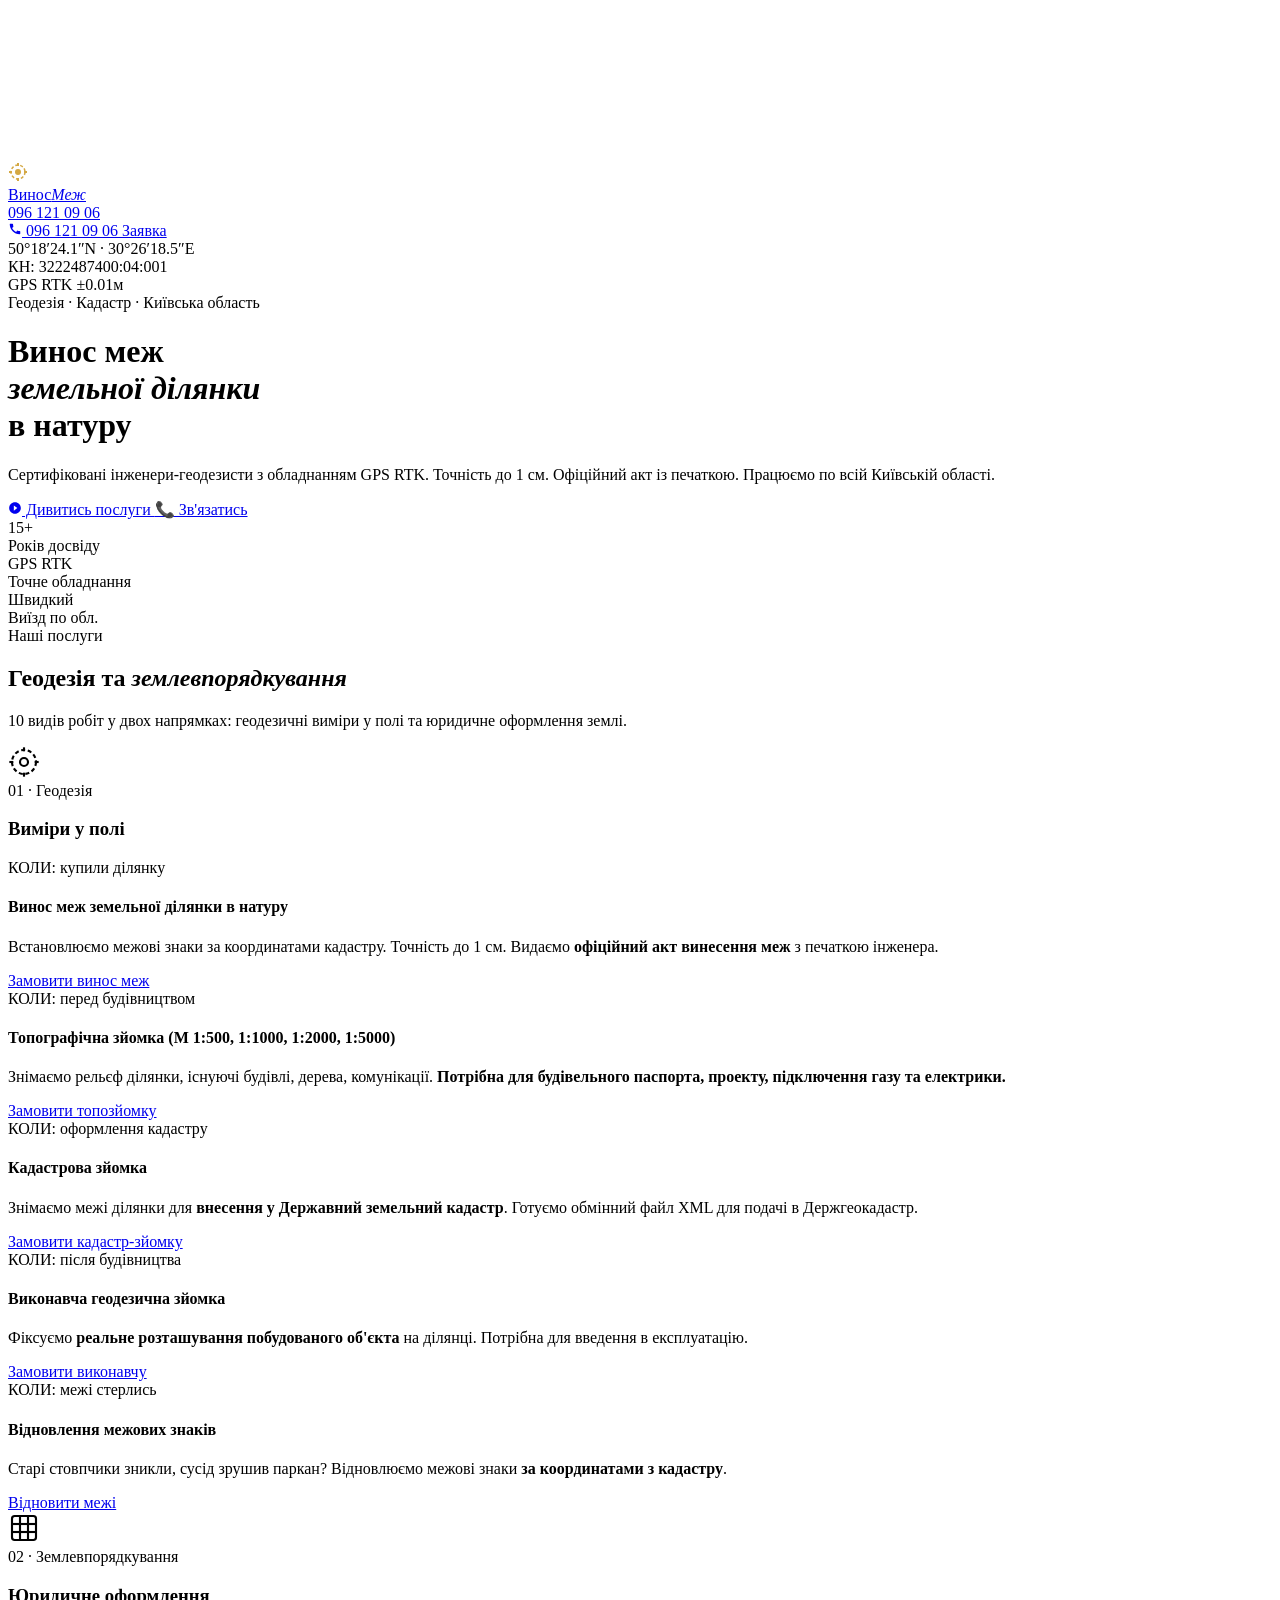
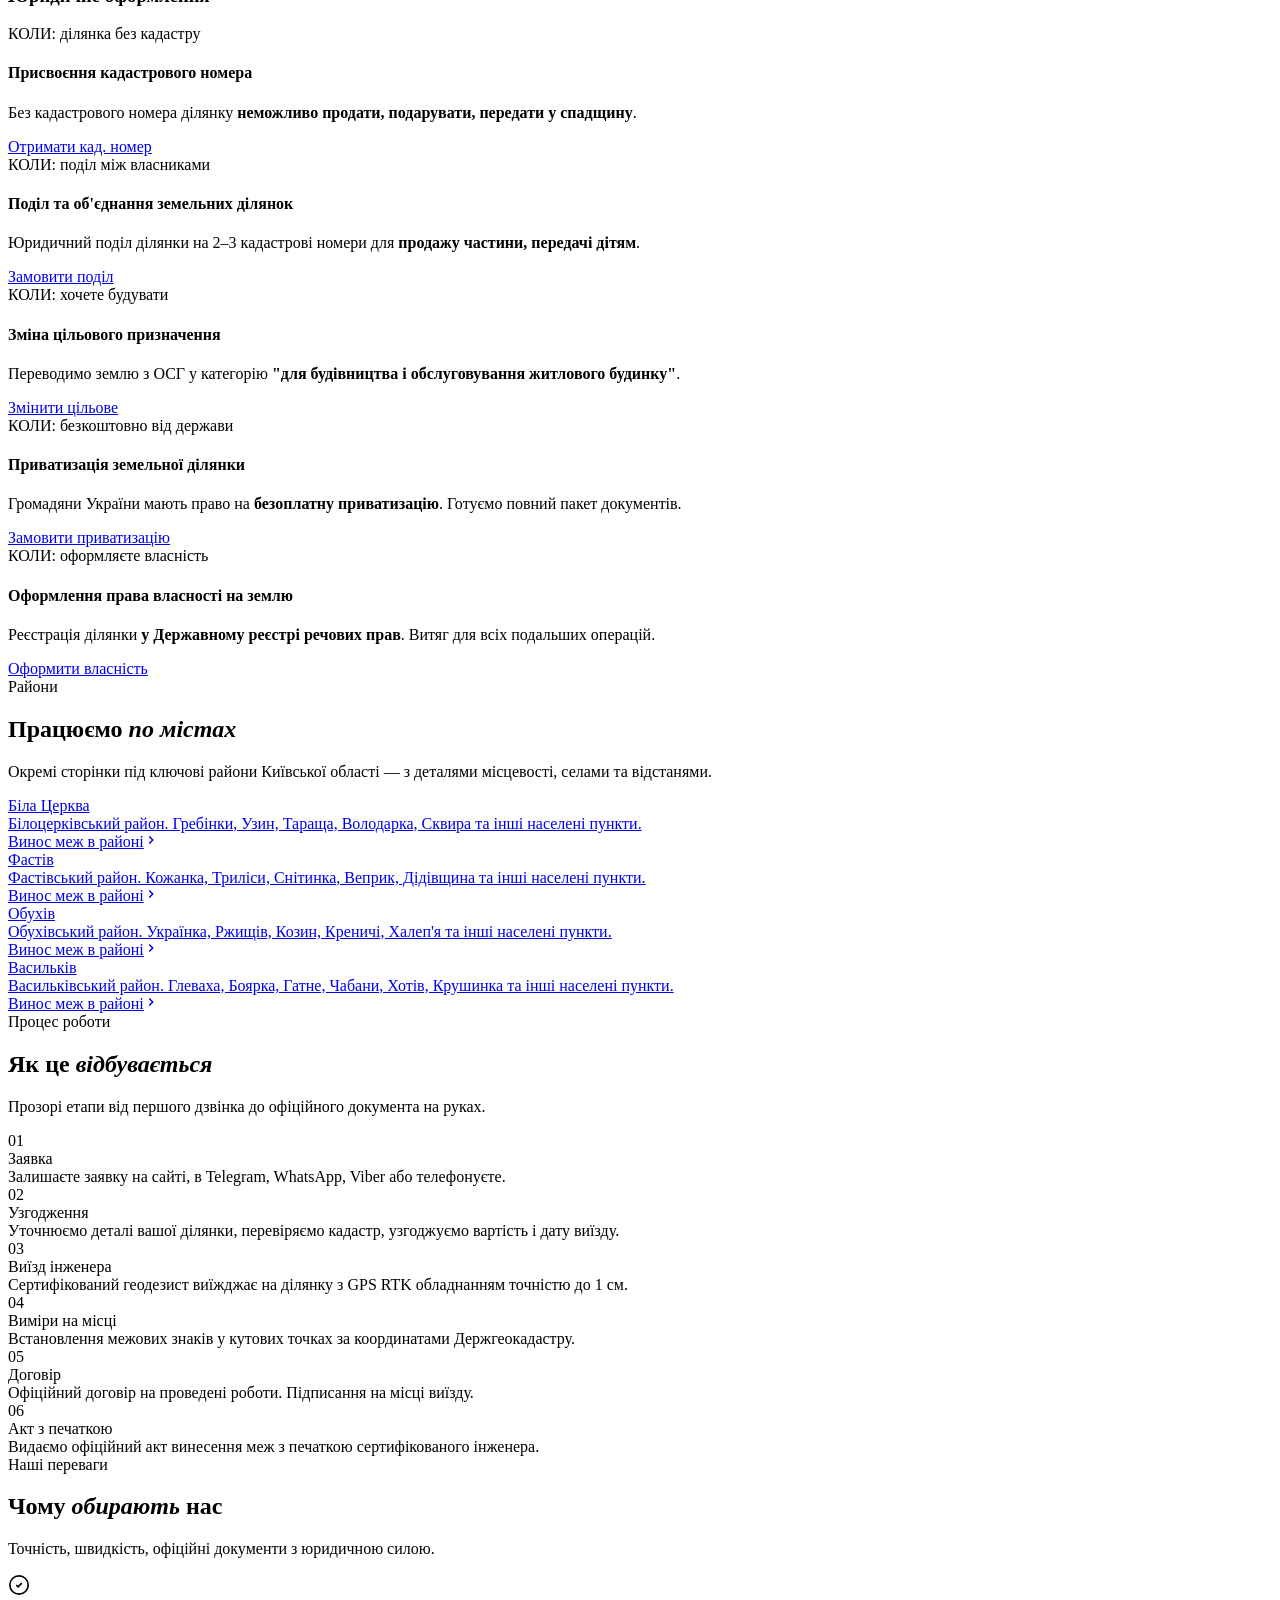
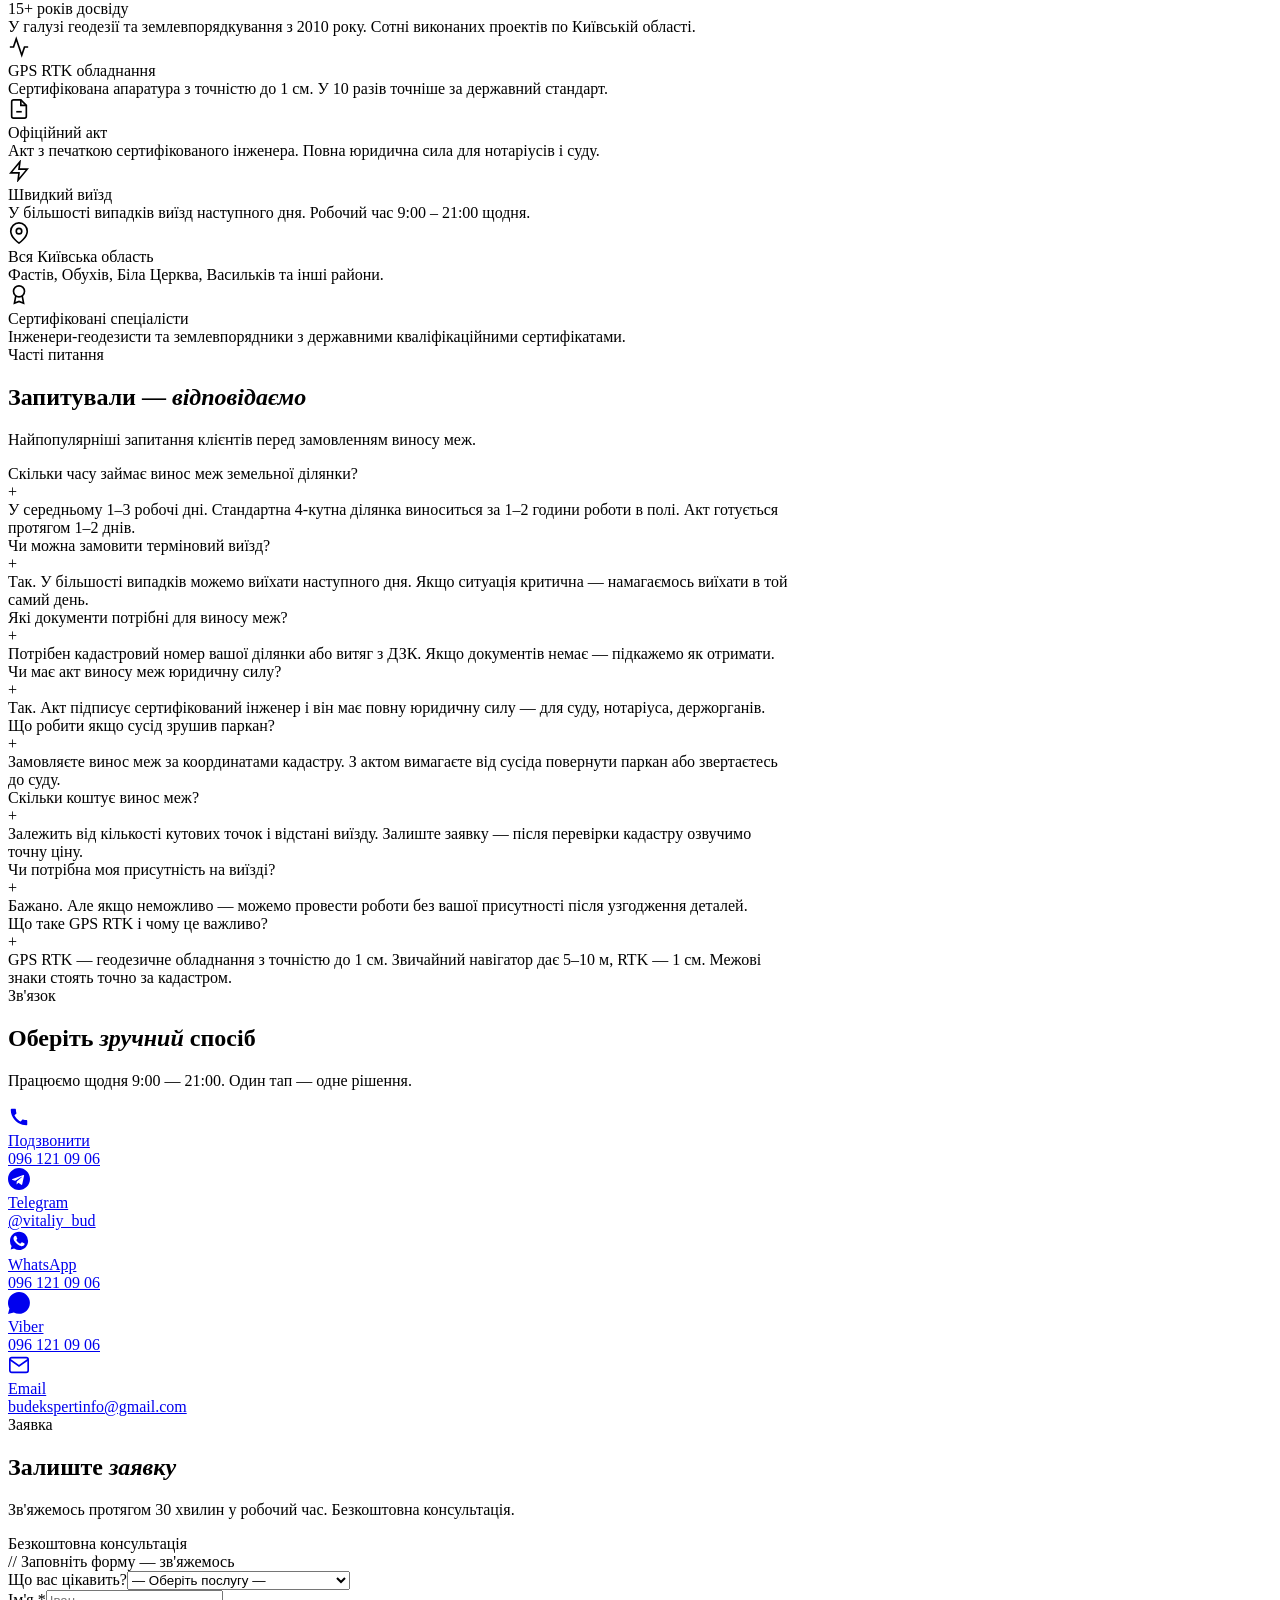
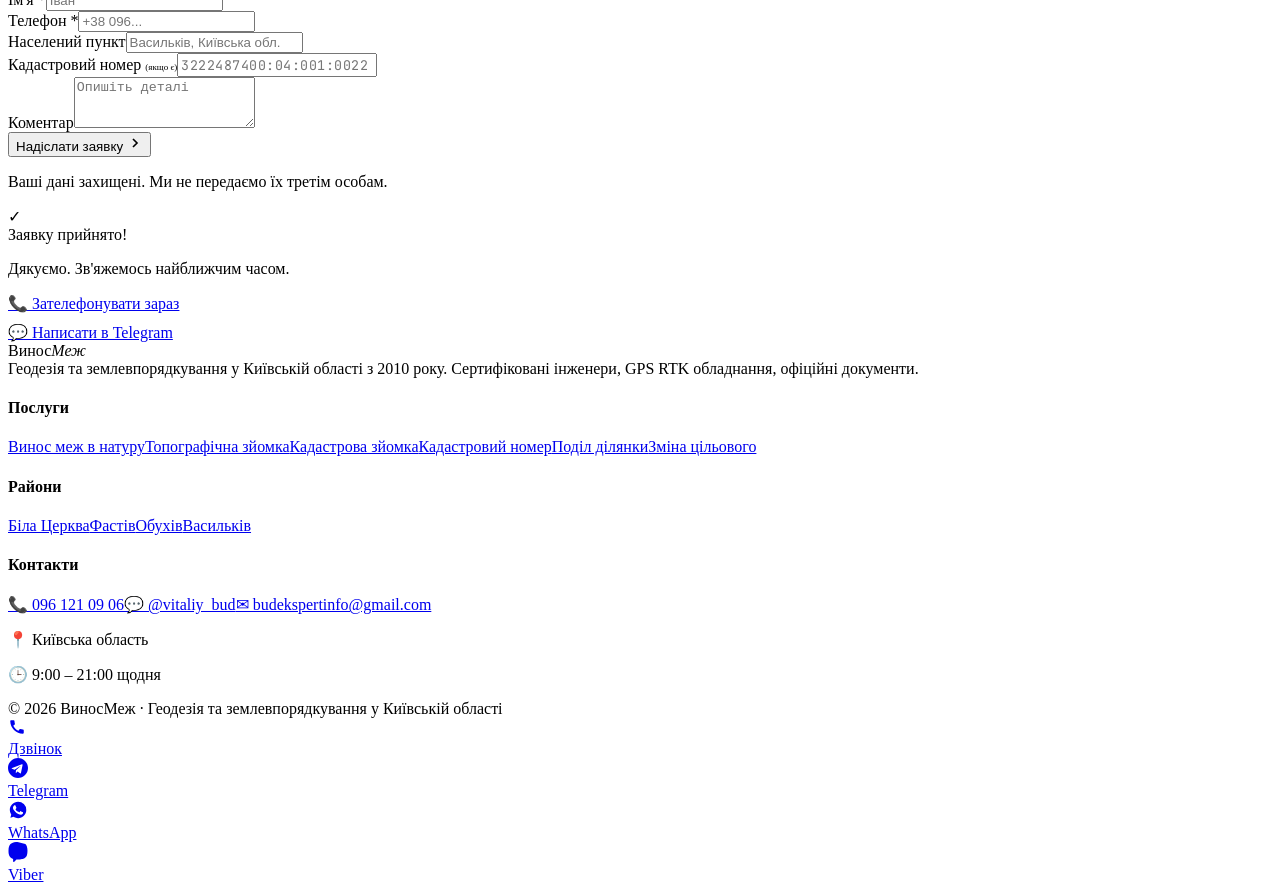
==== commit df13f75c: "Update index.html" ====
--- a/index.html
+++ b/index.html
@@ -76,7 +76,6 @@
 
 <div class="page">
 
-<!-- ═════════ HEADER ═════════ -->
 <header>
   <a class="logo" href="/">
     <div class="logo-box">
@@ -103,7 +102,6 @@
   </div>
 </header>
 
-<!-- ═════════ HERO ═════════ -->
 <div class="hero">
   <div class="scan" aria-hidden="true"></div>
   <div class="crn tl" aria-hidden="true"></div>
@@ -133,14 +131,12 @@
   </div>
 </div>
 
-<!-- ═════════ ПОСЛУГИ ═════════ -->
 <section id="services">
   <div class="sec-wrap">
     <div class="sec-label">Наші послуги</div>
     <h2 class="sec-h">Геодезія та <em>землевпорядкування</em></h2>
     <p class="sec-p">10 видів робіт у двох напрямках: геодезичні виміри у полі та юридичне оформлення землі.</p>
 
-    <!-- Геодезія -->
     <div class="cat-block">
       <div class="cat-header">
         <div class="cat-icon">
@@ -158,58 +154,15 @@
           <h3 class="cat-h">Виміри у полі</h3>
         </div>
       </div>
-
       <div class="services-grid">
-
-        <article class="srv">
-          <div class="srv-tag">КОЛИ: купили ділянку</div>
-          <h4 class="srv-title">Винос меж земельної ділянки в натуру</h4>
-          <p class="srv-text">Встановлюємо межові знаки за координатами кадастру. Точність до 1 см. Видаємо <b>офіційний акт винесення меж</b> з печаткою інженера. Це потрібно щоб правильно поставити паркан, не зачепити сусідську землю, уникнути судових спорів.</p>
-          <div class="srv-cta">
-            <a href="#form" class="btn-srv">Замовити винос меж</a>
-          </div>
-        </article>
-
-        <article class="srv">
-          <div class="srv-tag">КОЛИ: перед будівництвом</div>
-          <h4 class="srv-title">Топографічна зйомка (М 1:500, 1:1000, 1:2000, 1:5000)</h4>
-          <p class="srv-text">Знімаємо рельєф ділянки, існуючі будівлі, дерева, комунікації. <b>Потрібна для будівельного паспорта, проекту, підключення газу та електрики.</b> Готуємо креслення у форматах DWG, PDF.</p>
-          <div class="srv-cta">
-            <a href="#form" class="btn-srv">Замовити топозйомку</a>
-          </div>
-        </article>
-
-        <article class="srv">
-          <div class="srv-tag">КОЛИ: оформлення кадастру</div>
-          <h4 class="srv-title">Кадастрова зйомка</h4>
-          <p class="srv-text">Знімаємо межі ділянки для <b>внесення у Державний земельний кадастр</b>. Готуємо обмінний файл XML для подачі в Держгеокадастр. Це основа для отримання кадастрового номера.</p>
-          <div class="srv-cta">
-            <a href="#form" class="btn-srv">Замовити кадастр-зйомку</a>
-          </div>
-        </article>
-
-        <article class="srv">
-          <div class="srv-tag">КОЛИ: після будівництва</div>
-          <h4 class="srv-title">Виконавча геодезична зйомка</h4>
-          <p class="srv-text">Фіксуємо <b>реальне розташування побудованого об'єкта</b> на ділянці. Виконавча зйомка потрібна для введення в експлуатацію, отримання документів на новобудову.</p>
-          <div class="srv-cta">
-            <a href="#form" class="btn-srv">Замовити виконавчу</a>
-          </div>
-        </article>
-
-        <article class="srv">
-          <div class="srv-tag">КОЛИ: межі стерлись</div>
-          <h4 class="srv-title">Відновлення межових знаків</h4>
-          <p class="srv-text">Старі стовпчики зникли, сусід зрушив паркан, межа втрачена? Відновлюємо межові знаки <b>за координатами з кадастру</b>. Захищає від конфліктів із сусідами і судових позовів.</p>
-          <div class="srv-cta">
-            <a href="#form" class="btn-srv">Відновити межі</a>
-          </div>
-        </article>
-
-      </div>
-    </div>
-
-    <!-- Землевпорядкування -->
+        <article class="srv"><div class="srv-tag">КОЛИ: купили ділянку</div><h4 class="srv-title">Винос меж земельної ділянки в натуру</h4><p class="srv-text">Встановлюємо межові знаки за координатами кадастру. Точність до 1 см. Видаємо <b>офіційний акт винесення меж</b> з печаткою інженера.</p><div class="srv-cta"><a href="#form" class="btn-srv">Замовити винос меж</a></div></article>
+        <article class="srv"><div class="srv-tag">КОЛИ: перед будівництвом</div><h4 class="srv-title">Топографічна зйомка (М 1:500, 1:1000, 1:2000, 1:5000)</h4><p class="srv-text">Знімаємо рельєф ділянки, існуючі будівлі, дерева, комунікації. <b>Потрібна для будівельного паспорта, проекту, підключення газу та електрики.</b></p><div class="srv-cta"><a href="#form" class="btn-srv">Замовити топозйомку</a></div></article>
+        <article class="srv"><div class="srv-tag">КОЛИ: оформлення кадастру</div><h4 class="srv-title">Кадастрова зйомка</h4><p class="srv-text">Знімаємо межі ділянки для <b>внесення у Державний земельний кадастр</b>. Готуємо обмінний файл XML для подачі в Держгеокадастр.</p><div class="srv-cta"><a href="#form" class="btn-srv">Замовити кадастр-зйомку</a></div></article>
+        <article class="srv"><div class="srv-tag">КОЛИ: після будівництва</div><h4 class="srv-title">Виконавча геодезична зйомка</h4><p class="srv-text">Фіксуємо <b>реальне розташування побудованого об'єкта</b> на ділянці. Потрібна для введення в експлуатацію.</p><div class="srv-cta"><a href="#form" class="btn-srv">Замовити виконавчу</a></div></article>
+        <article class="srv"><div class="srv-tag">КОЛИ: межі стерлись</div><h4 class="srv-title">Відновлення межових знаків</h4><p class="srv-text">Старі стовпчики зникли, сусід зрушив паркан? Відновлюємо межові знаки <b>за координатами з кадастру</b>.</p><div class="srv-cta"><a href="#form" class="btn-srv">Відновити межі</a></div></article>
+      </div>
+    </div>
+
     <div class="cat-block">
       <div class="cat-header">
         <div class="cat-icon">
@@ -226,60 +179,17 @@
           <h3 class="cat-h">Юридичне оформлення</h3>
         </div>
       </div>
-
       <div class="services-grid">
-
-        <article class="srv">
-          <div class="srv-tag">КОЛИ: ділянка без кадастру</div>
-          <h4 class="srv-title">Присвоєння кадастрового номера</h4>
-          <p class="srv-text">Без кадастрового номера ділянку <b>неможливо продати, подарувати, передати у спадщину</b>. Готуємо повний пакет документів для внесення у Державний земельний кадастр.</p>
-          <div class="srv-cta">
-            <a href="#form" class="btn-srv">Отримати кад. номер</a>
-          </div>
-        </article>
-
-        <article class="srv">
-          <div class="srv-tag">КОЛИ: поділ між власниками</div>
-          <h4 class="srv-title">Поділ та об'єднання земельних ділянок</h4>
-          <p class="srv-text">Юридичний поділ ділянки на 2–3 кадастрові номери — для <b>продажу частини, передачі дітям, оформлення часток</b>. Або навпаки — об'єднання сусідніх ділянок в одну.</p>
-          <div class="srv-cta">
-            <a href="#form" class="btn-srv">Замовити поділ</a>
-          </div>
-        </article>
-
-        <article class="srv">
-          <div class="srv-tag">КОЛИ: хочете будувати</div>
-          <h4 class="srv-title">Зміна цільового призначення</h4>
-          <p class="srv-text">Маєте сільгоспділянку (для ОСГ, для ведення садівництва), а хочете <b>збудувати житловий будинок</b>? Переводимо землю в категорію "для будівництва і обслуговування житлового будинку".</p>
-          <div class="srv-cta">
-            <a href="#form" class="btn-srv">Змінити цільове</a>
-          </div>
-        </article>
-
-        <article class="srv">
-          <div class="srv-tag">КОЛИ: безкоштовно від держави</div>
-          <h4 class="srv-title">Приватизація земельної ділянки</h4>
-          <p class="srv-text">Громадяни України мають право на <b>безоплатну приватизацію</b>: для будівництва, ведення особистого селянського господарства, садівництва. Готуємо повний пакет документів.</p>
-          <div class="srv-cta">
-            <a href="#form" class="btn-srv">Замовити приватизацію</a>
-          </div>
-        </article>
-
-        <article class="srv">
-          <div class="srv-tag">КОЛИ: оформляєте власність</div>
-          <h4 class="srv-title">Оформлення права власності на землю</h4>
-          <p class="srv-text">Реєстрація земельної ділянки <b>у Державному реєстрі речових прав</b>. Кінцевий етап щоб ділянка офіційно стала вашою — з витягом, який потрібен для всіх подальших операцій.</p>
-          <div class="srv-cta">
-            <a href="#form" class="btn-srv">Оформити власність</a>
-          </div>
-        </article>
-
-      </div>
-    </div>
-  </div>
-</section>
-
-<!-- ═════════ РАЙОНИ ═════════ -->
+        <article class="srv"><div class="srv-tag">КОЛИ: ділянка без кадастру</div><h4 class="srv-title">Присвоєння кадастрового номера</h4><p class="srv-text">Без кадастрового номера ділянку <b>неможливо продати, подарувати, передати у спадщину</b>.</p><div class="srv-cta"><a href="#form" class="btn-srv">Отримати кад. номер</a></div></article>
+        <article class="srv"><div class="srv-tag">КОЛИ: поділ між власниками</div><h4 class="srv-title">Поділ та об'єднання земельних ділянок</h4><p class="srv-text">Юридичний поділ ділянки на 2–3 кадастрові номери для <b>продажу частини, передачі дітям</b>.</p><div class="srv-cta"><a href="#form" class="btn-srv">Замовити поділ</a></div></article>
+        <article class="srv"><div class="srv-tag">КОЛИ: хочете будувати</div><h4 class="srv-title">Зміна цільового призначення</h4><p class="srv-text">Переводимо землю з ОСГ у категорію <b>"для будівництва і обслуговування житлового будинку"</b>.</p><div class="srv-cta"><a href="#form" class="btn-srv">Змінити цільове</a></div></article>
+        <article class="srv"><div class="srv-tag">КОЛИ: безкоштовно від держави</div><h4 class="srv-title">Приватизація земельної ділянки</h4><p class="srv-text">Громадяни України мають право на <b>безоплатну приватизацію</b>. Готуємо повний пакет документів.</p><div class="srv-cta"><a href="#form" class="btn-srv">Замовити приватизацію</a></div></article>
+        <article class="srv"><div class="srv-tag">КОЛИ: оформляєте власність</div><h4 class="srv-title">Оформлення права власності на землю</h4><p class="srv-text">Реєстрація ділянки <b>у Державному реєстрі речових прав</b>. Витяг для всіх подальших операцій.</p><div class="srv-cta"><a href="#form" class="btn-srv">Оформити власність</a></div></article>
+      </div>
+    </div>
+  </div>
+</section>
+
 <section id="regions">
   <div class="sec-wrap">
     <div class="sec-label">Райони</div>
@@ -290,360 +200,131 @@
       <a href="bila-cerkva.html" class="reg">
         <div class="reg-name">Біла Церква</div>
         <div class="reg-text">Білоцерківський район. Гребінки, Узин, Тараща, Володарка, Сквира та інші населені пункти.</div>
-        <div class="reg-arrow">
-          <span>Винос меж в районі</span>
-          <svg width="14" height="14" viewBox="0 0 24 24" fill="none" stroke="currentColor" stroke-width="2.5" aria-hidden="true"><polyline points="9 18 15 12 9 6"/></svg>
-        </div>
+        <div class="reg-arrow"><span>Винос меж в районі</span><svg width="14" height="14" viewBox="0 0 24 24" fill="none" stroke="currentColor" stroke-width="2.5" aria-hidden="true"><polyline points="9 18 15 12 9 6"/></svg></div>
       </a>
       <a href="fastiv.html" class="reg">
         <div class="reg-name">Фастів</div>
         <div class="reg-text">Фастівський район. Кожанка, Триліси, Снітинка, Веприк, Дідівщина та інші населені пункти.</div>
-        <div class="reg-arrow">
-          <span>Винос меж в районі</span>
-          <svg width="14" height="14" viewBox="0 0 24 24" fill="none" stroke="currentColor" stroke-width="2.5" aria-hidden="true"><polyline points="9 18 15 12 9 6"/></svg>
-        </div>
+        <div class="reg-arrow"><span>Винос меж в районі</span><svg width="14" height="14" viewBox="0 0 24 24" fill="none" stroke="currentColor" stroke-width="2.5" aria-hidden="true"><polyline points="9 18 15 12 9 6"/></svg></div>
       </a>
       <a href="obukhiv.html" class="reg">
         <div class="reg-name">Обухів</div>
         <div class="reg-text">Обухівський район. Українка, Ржищів, Козин, Креничі, Халеп'я та інші населені пункти.</div>
-        <div class="reg-arrow">
-          <span>Винос меж в районі</span>
-          <svg width="14" height="14" viewBox="0 0 24 24" fill="none" stroke="currentColor" stroke-width="2.5" aria-hidden="true"><polyline points="9 18 15 12 9 6"/></svg>
-        </div>
-      </a>
-    </div>
-  </div>
-</section>
-
-<!-- ═════════ ЯК МИ ПРАЦЮЄМО ═════════ -->
+        <div class="reg-arrow"><span>Винос меж в районі</span><svg width="14" height="14" viewBox="0 0 24 24" fill="none" stroke="currentColor" stroke-width="2.5" aria-hidden="true"><polyline points="9 18 15 12 9 6"/></svg></div>
+      </a>
+      <a href="vasylkiv.html" class="reg">
+        <div class="reg-name">Васильків</div>
+        <div class="reg-text">Васильківський район. Глеваха, Боярка, Гатне, Чабани, Хотів, Крушинка та інші населені пункти.</div>
+        <div class="reg-arrow"><span>Винос меж в районі</span><svg width="14" height="14" viewBox="0 0 24 24" fill="none" stroke="currentColor" stroke-width="2.5" aria-hidden="true"><polyline points="9 18 15 12 9 6"/></svg></div>
+      </a>
+    </div>
+  </div>
+</section>
+
 <section id="process">
   <div class="sec-wrap">
     <div class="sec-label">Процес роботи</div>
     <h2 class="sec-h">Як це <em>відбувається</em></h2>
     <p class="sec-p">Прозорі етапи від першого дзвінка до офіційного документа на руках.</p>
-
     <div class="proc-grid">
-      <div class="proc">
-        <div class="proc-num">01</div>
-        <div class="proc-title">Заявка</div>
-        <div class="proc-desc">Залишаєте заявку на сайті, в Telegram, WhatsApp, Viber або телефонуєте.</div>
-      </div>
-      <div class="proc">
-        <div class="proc-num">02</div>
-        <div class="proc-title">Узгодження</div>
-        <div class="proc-desc">Уточнюємо деталі вашої ділянки, перевіряємо кадастр, узгоджуємо вартість і дату виїзду.</div>
-      </div>
-      <div class="proc">
-        <div class="proc-num">03</div>
-        <div class="proc-title">Виїзд інженера</div>
-        <div class="proc-desc">Сертифікований геодезист виїжджає на ділянку з GPS RTK обладнанням точністю до 1 см.</div>
-      </div>
-      <div class="proc">
-        <div class="proc-num">04</div>
-        <div class="proc-title">Виміри на місці</div>
-        <div class="proc-desc">Встановлення межових знаків у кутових точках за координатами Держгеокадастру.</div>
-      </div>
-      <div class="proc">
-        <div class="proc-num">05</div>
-        <div class="proc-title">Договір</div>
-        <div class="proc-desc">Офіційний договір на проведені роботи. Підписання на місці виїзду.</div>
-      </div>
-      <div class="proc">
-        <div class="proc-num">06</div>
-        <div class="proc-title">Акт з печаткою</div>
-        <div class="proc-desc">Видаємо офіційний акт винесення меж з печаткою сертифікованого інженера. Має юридичну силу.</div>
-      </div>
-    </div>
-  </div>
-</section>
-
-<!-- ═════════ ЧОМУ МИ ═════════ -->
+      <div class="proc"><div class="proc-num">01</div><div class="proc-title">Заявка</div><div class="proc-desc">Залишаєте заявку на сайті, в Telegram, WhatsApp, Viber або телефонуєте.</div></div>
+      <div class="proc"><div class="proc-num">02</div><div class="proc-title">Узгодження</div><div class="proc-desc">Уточнюємо деталі вашої ділянки, перевіряємо кадастр, узгоджуємо вартість і дату виїзду.</div></div>
+      <div class="proc"><div class="proc-num">03</div><div class="proc-title">Виїзд інженера</div><div class="proc-desc">Сертифікований геодезист виїжджає на ділянку з GPS RTK обладнанням точністю до 1 см.</div></div>
+      <div class="proc"><div class="proc-num">04</div><div class="proc-title">Виміри на місці</div><div class="proc-desc">Встановлення межових знаків у кутових точках за координатами Держгеокадастру.</div></div>
+      <div class="proc"><div class="proc-num">05</div><div class="proc-title">Договір</div><div class="proc-desc">Офіційний договір на проведені роботи. Підписання на місці виїзду.</div></div>
+      <div class="proc"><div class="proc-num">06</div><div class="proc-title">Акт з печаткою</div><div class="proc-desc">Видаємо офіційний акт винесення меж з печаткою сертифікованого інженера.</div></div>
+    </div>
+  </div>
+</section>
+
 <section id="trust">
   <div class="sec-wrap">
     <div class="sec-label">Наші переваги</div>
     <h2 class="sec-h">Чому <em>обирають</em> нас</h2>
     <p class="sec-p">Точність, швидкість, офіційні документи з юридичною силою.</p>
-
     <div class="trust-grid">
-      <div class="trust-card">
-        <div class="trust-ico"><svg width="22" height="22" viewBox="0 0 24 24" fill="none" stroke="currentColor" stroke-width="1.8" aria-hidden="true"><circle cx="12" cy="12" r="10"/><polyline points="9 12 11 14 15 10"/></svg></div>
-        <div class="trust-title">15+ років досвіду</div>
-        <div class="trust-text">У галузі геодезії та землевпорядкування з 2010 року. Сотні виконаних проектів по Київській області.</div>
-      </div>
-      <div class="trust-card">
-        <div class="trust-ico"><svg width="22" height="22" viewBox="0 0 24 24" fill="none" stroke="currentColor" stroke-width="1.8" aria-hidden="true"><path d="M22 12h-4l-3 9L9 3l-3 9H2"/></svg></div>
-        <div class="trust-title">GPS RTK обладнання</div>
-        <div class="trust-text">Сертифікована геодезична апаратура з точністю до 1 см. У 10 разів точніше за державний стандарт.</div>
-      </div>
-      <div class="trust-card">
-        <div class="trust-ico"><svg width="22" height="22" viewBox="0 0 24 24" fill="none" stroke="currentColor" stroke-width="1.8" aria-hidden="true"><path d="M14 2H6a2 2 0 0 0-2 2v16a2 2 0 0 0 2 2h12a2 2 0 0 0 2-2V8z"/><polyline points="14 2 14 8 20 8"/><line x1="9" y1="15" x2="15" y2="15"/></svg></div>
-        <div class="trust-title">Офіційний акт</div>
-        <div class="trust-text">Акт винесення меж з печаткою сертифікованого інженера. Повна юридична сила для нотаріусів і суду.</div>
-      </div>
-      <div class="trust-card">
-        <div class="trust-ico"><svg width="22" height="22" viewBox="0 0 24 24" fill="none" stroke="currentColor" stroke-width="1.8" aria-hidden="true"><polygon points="13 2 3 14 12 14 11 22 21 10 12 10 13 2"/></svg></div>
-        <div class="trust-title">Швидкий виїзд</div>
-        <div class="trust-text">У більшості випадків виїзд наступного дня після узгодження. Робочий час 9:00 – 21:00 щодня.</div>
-      </div>
-      <div class="trust-card">
-        <div class="trust-ico"><svg width="22" height="22" viewBox="0 0 24 24" fill="none" stroke="currentColor" stroke-width="1.8" aria-hidden="true"><path d="M21 10c0 7-9 13-9 13s-9-6-9-13a9 9 0 0 1 18 0z"/><circle cx="12" cy="10" r="3"/></svg></div>
-        <div class="trust-title">Вся Київська область</div>
-        <div class="trust-text">Працюємо з Васильковом, Бориспілем, Білою Церквою, Фастовом, Обуховом, Бучею, Броварями.</div>
-      </div>
-      <div class="trust-card">
-        <div class="trust-ico"><svg width="22" height="22" viewBox="0 0 24 24" fill="none" stroke="currentColor" stroke-width="1.8" aria-hidden="true"><circle cx="12" cy="8" r="6"/><path d="M15.5 13l1.5 8-5-2-5 2 1.5-8"/></svg></div>
-        <div class="trust-title">Сертифіковані спеціалісти</div>
-        <div class="trust-text">Інженери-геодезисти та землевпорядники з державними кваліфікаційними сертифікатами.</div>
-      </div>
-    </div>
-  </div>
-</section>
-
-<!-- ═════════ FAQ ═════════ -->
+      <div class="trust-card"><div class="trust-ico"><svg width="22" height="22" viewBox="0 0 24 24" fill="none" stroke="currentColor" stroke-width="1.8"><circle cx="12" cy="12" r="10"/><polyline points="9 12 11 14 15 10"/></svg></div><div class="trust-title">15+ років досвіду</div><div class="trust-text">У галузі геодезії та землевпорядкування з 2010 року. Сотні виконаних проектів по Київській області.</div></div>
+      <div class="trust-card"><div class="trust-ico"><svg width="22" height="22" viewBox="0 0 24 24" fill="none" stroke="currentColor" stroke-width="1.8"><path d="M22 12h-4l-3 9L9 3l-3 9H2"/></svg></div><div class="trust-title">GPS RTK обладнання</div><div class="trust-text">Сертифікована апаратура з точністю до 1 см. У 10 разів точніше за державний стандарт.</div></div>
+      <div class="trust-card"><div class="trust-ico"><svg width="22" height="22" viewBox="0 0 24 24" fill="none" stroke="currentColor" stroke-width="1.8"><path d="M14 2H6a2 2 0 0 0-2 2v16a2 2 0 0 0 2 2h12a2 2 0 0 0 2-2V8z"/><polyline points="14 2 14 8 20 8"/><line x1="9" y1="15" x2="15" y2="15"/></svg></div><div class="trust-title">Офіційний акт</div><div class="trust-text">Акт з печаткою сертифікованого інженера. Повна юридична сила для нотаріусів і суду.</div></div>
+      <div class="trust-card"><div class="trust-ico"><svg width="22" height="22" viewBox="0 0 24 24" fill="none" stroke="currentColor" stroke-width="1.8"><polygon points="13 2 3 14 12 14 11 22 21 10 12 10 13 2"/></svg></div><div class="trust-title">Швидкий виїзд</div><div class="trust-text">У більшості випадків виїзд наступного дня. Робочий час 9:00 – 21:00 щодня.</div></div>
+      <div class="trust-card"><div class="trust-ico"><svg width="22" height="22" viewBox="0 0 24 24" fill="none" stroke="currentColor" stroke-width="1.8"><path d="M21 10c0 7-9 13-9 13s-9-6-9-13a9 9 0 0 1 18 0z"/><circle cx="12" cy="10" r="3"/></svg></div><div class="trust-title">Вся Київська область</div><div class="trust-text">Фастів, Обухів, Біла Церква, Васильків та інші райони.</div></div>
+      <div class="trust-card"><div class="trust-ico"><svg width="22" height="22" viewBox="0 0 24 24" fill="none" stroke="currentColor" stroke-width="1.8"><circle cx="12" cy="8" r="6"/><path d="M15.5 13l1.5 8-5-2-5 2 1.5-8"/></svg></div><div class="trust-title">Сертифіковані спеціалісти</div><div class="trust-text">Інженери-геодезисти та землевпорядники з державними кваліфікаційними сертифікатами.</div></div>
+    </div>
+  </div>
+</section>
+
 <section id="faq">
   <div class="sec-wrap" style="max-width:780px;">
     <div class="sec-label">Часті питання</div>
     <h2 class="sec-h">Запитували — <em>відповідаємо</em></h2>
     <p class="sec-p">Найпопулярніші запитання клієнтів перед замовленням виносу меж.</p>
-
     <div class="faq-list">
-      <div class="faq" onclick="toggleFaq(this)">
-        <div class="faq-q">
-          Скільки часу займає винос меж земельної ділянки?
-          <div class="faq-q-icon">+</div>
-        </div>
-        <div class="faq-a">У середньому 1–3 робочі дні. Стандартна 4-кутна ділянка виноситься за 1–2 години роботи в полі. Якщо ділянка велика або має складну форму — може зайняти повний день. Після робіт акт готується протягом 1–2 днів.</div>
-      </div>
-      <div class="faq" onclick="toggleFaq(this)">
-        <div class="faq-q">
-          Чи можна замовити терміновий виїзд?
-          <div class="faq-q-icon">+</div>
-        </div>
-        <div class="faq-a">Так. У більшості випадків можемо виїхати наступного дня після узгодження деталей. Якщо ситуація критична (наприклад, нотаріус) — намагаємось знайти можливість виїхати в той самий день.</div>
-      </div>
-      <div class="faq" onclick="toggleFaq(this)">
-        <div class="faq-q">
-          Які документи потрібні для виносу меж?
-          <div class="faq-q-icon">+</div>
-        </div>
-        <div class="faq-a">Потрібен кадастровий номер вашої ділянки або витяг з Державного земельного кадастру. Якщо документів немає — підкажемо як їх отримати. Бажано мати під рукою свідоцтво про право власності.</div>
-      </div>
-      <div class="faq" onclick="toggleFaq(this)">
-        <div class="faq-q">
-          Чи має акт виносу меж юридичну силу?
-          <div class="faq-q-icon">+</div>
-        </div>
-        <div class="faq-a">Так. Акт підписує сертифікований інженер-геодезист і він має повну юридичну силу — для суду, нотаріуса, державних органів. Це офіційний документ.</div>
-      </div>
-      <div class="faq" onclick="toggleFaq(this)">
-        <div class="faq-q">
-          Що робити якщо сусід зрушив паркан?
-          <div class="faq-q-icon">+</div>
-        </div>
-        <div class="faq-a">Замовляєте у нас винос меж за координатами кадастру. Геодезист встановлює правильні межі і видає акт. З актом ви можете вимагати від сусіда повернути паркан на місце, а у разі відмови — звернутись до суду.</div>
-      </div>
-      <div class="faq" onclick="toggleFaq(this)">
-        <div class="faq-q">
-          Скільки коштує винос меж?
-          <div class="faq-q-icon">+</div>
-        </div>
-        <div class="faq-a">Вартість залежить від кількості кутових точок ділянки, відстані виїзду і складності місцевості. Залиште заявку — після перевірки кадастру озвучимо точну ціну. Безкоштовна консультація.</div>
-      </div>
-      <div class="faq" onclick="toggleFaq(this)">
-        <div class="faq-q">
-          Чи потрібна моя присутність на виїзді?
-          <div class="faq-q-icon">+</div>
-        </div>
-        <div class="faq-a">Бажано, особливо при першому виносі меж — щоб ви побачили процес і підписали акт на місці. Але якщо це неможливо — можемо узгодити нюанси заздалегідь і провести роботи без вашої присутності.</div>
-      </div>
-      <div class="faq" onclick="toggleFaq(this)">
-        <div class="faq-q">
-          Що таке GPS RTK і чому це важливо?
-          <div class="faq-q-icon">+</div>
-        </div>
-        <div class="faq-a">GPS RTK — це геодезичне обладнання з точністю до 1 см. Звичайний навігатор у телефоні дає точність 5–10 м, а RTK — 1 см. Це гарантує що межові знаки стоять саме там де їм належить за кадастром.</div>
-      </div>
-    </div>
-  </div>
-</section>
-
-<!-- ═════════ КОНТАКТИ ═════════ -->
+      <div class="faq" onclick="toggleFaq(this)"><div class="faq-q">Скільки часу займає винос меж земельної ділянки?<div class="faq-q-icon">+</div></div><div class="faq-a">У середньому 1–3 робочі дні. Стандартна 4-кутна ділянка виноситься за 1–2 години роботи в полі. Акт готується протягом 1–2 днів.</div></div>
+      <div class="faq" onclick="toggleFaq(this)"><div class="faq-q">Чи можна замовити терміновий виїзд?<div class="faq-q-icon">+</div></div><div class="faq-a">Так. У більшості випадків можемо виїхати наступного дня. Якщо ситуація критична — намагаємось виїхати в той самий день.</div></div>
+      <div class="faq" onclick="toggleFaq(this)"><div class="faq-q">Які документи потрібні для виносу меж?<div class="faq-q-icon">+</div></div><div class="faq-a">Потрібен кадастровий номер вашої ділянки або витяг з ДЗК. Якщо документів немає — підкажемо як отримати.</div></div>
+      <div class="faq" onclick="toggleFaq(this)"><div class="faq-q">Чи має акт виносу меж юридичну силу?<div class="faq-q-icon">+</div></div><div class="faq-a">Так. Акт підписує сертифікований інженер і він має повну юридичну силу — для суду, нотаріуса, держорганів.</div></div>
+      <div class="faq" onclick="toggleFaq(this)"><div class="faq-q">Що робити якщо сусід зрушив паркан?<div class="faq-q-icon">+</div></div><div class="faq-a">Замовляєте винос меж за координатами кадастру. З актом вимагаєте від сусіда повернути паркан або звертаєтесь до суду.</div></div>
+      <div class="faq" onclick="toggleFaq(this)"><div class="faq-q">Скільки коштує винос меж?<div class="faq-q-icon">+</div></div><div class="faq-a">Залежить від кількості кутових точок і відстані виїзду. Залиште заявку — після перевірки кадастру озвучимо точну ціну.</div></div>
+      <div class="faq" onclick="toggleFaq(this)"><div class="faq-q">Чи потрібна моя присутність на виїзді?<div class="faq-q-icon">+</div></div><div class="faq-a">Бажано. Але якщо неможливо — можемо провести роботи без вашої присутності після узгодження деталей.</div></div>
+      <div class="faq" onclick="toggleFaq(this)"><div class="faq-q">Що таке GPS RTK і чому це важливо?<div class="faq-q-icon">+</div></div><div class="faq-a">GPS RTK — геодезичне обладнання з точністю до 1 см. Звичайний навігатор дає 5–10 м, RTK — 1 см. Межові знаки стоять точно за кадастром.</div></div>
+    </div>
+  </div>
+</section>
+
 <section id="contacts" class="contacts-section">
   <div class="sec-wrap">
     <div class="sec-label">Зв'язок</div>
     <h2 class="sec-h">Оберіть <em>зручний</em> спосіб</h2>
     <p class="sec-p">Працюємо щодня 9:00 — 21:00. Один тап — одне рішення.</p>
-
     <div class="contacts-grid">
-      <a href="tel:+380961210906" class="ch-btn ch-tel" aria-label="Подзвонити">
-        <div class="ch-ico"><svg width="22" height="22" viewBox="0 0 24 24" fill="currentColor" aria-hidden="true"><path d="M20.01 15.38c-1.23 0-2.42-.2-3.53-.56-.35-.12-.74-.03-1.01.24l-1.57 1.97c-2.83-1.35-5.48-3.9-6.89-6.83l1.95-1.66c.27-.28.35-.67.24-1.02-.37-1.11-.56-2.3-.56-3.53 0-.54-.45-.99-.99-.99H4.19C3.65 3 3 3.24 3 3.99 3 13.28 10.73 21 20.01 21c.71 0 .99-.63.99-1.18v-3.45c0-.54-.45-.99-.99-.99z"/></svg></div>
-        <div class="ch-name">Подзвонити</div>
-        <div class="ch-val">096 121 09 06</div>
-      </a>
-      <a href="https://t.me/vitaliy_bud" target="_blank" rel="noopener" class="ch-btn ch-tg" aria-label="Написати в Telegram">
-        <div class="ch-ico"><svg width="22" height="22" viewBox="0 0 24 24" fill="currentColor" aria-hidden="true"><path d="M12 0C5.373 0 0 5.373 0 12s5.373 12 12 12 12-5.373 12-12S18.627 0 12 0zm5.562 8.248l-2.04 9.61c-.15.674-.543.838-1.097.522l-3.02-2.226-1.46 1.4c-.16.16-.296.296-.608.296l.216-3.073 5.594-5.054c.243-.216-.053-.336-.377-.12l-6.916 4.354-2.98-.93c-.648-.203-.66-.648.135-.96l11.636-4.487c.54-.195 1.012.12.917.668z"/></svg></div>
-        <div class="ch-name">Telegram</div>
-        <div class="ch-val">@vitaliy_bud</div>
-      </a>
-      <a href="https://wa.me/380961210906" target="_blank" rel="noopener" class="ch-btn ch-wa" aria-label="Написати в WhatsApp">
-        <div class="ch-ico"><svg width="22" height="22" viewBox="0 0 24 24" fill="currentColor" aria-hidden="true"><path d="M17.472 14.382c-.297-.149-1.758-.867-2.03-.967-.273-.099-.471-.148-.67.15-.197.297-.767.966-.94 1.164-.173.199-.347.223-.644.075-.297-.15-1.255-.463-2.39-1.475-.883-.788-1.48-1.761-1.653-2.059-.173-.297-.018-.458.13-.606.134-.133.298-.347.446-.52.149-.174.198-.298.298-.497.099-.198.05-.371-.025-.52-.075-.149-.669-1.612-.916-2.207-.242-.579-.487-.5-.669-.51-.173-.008-.371-.01-.57-.01-.198 0-.52.074-.792.372-.272.297-1.04 1.016-1.04 2.479 0 1.462 1.065 2.875 1.213 3.074.149.198 2.096 3.2 5.077 4.487.709.306 1.262.489 1.694.625.712.227 1.36.195 1.871.118.571-.085 1.758-.719 2.006-1.413.248-.694.248-1.289.173-1.413-.074-.124-.272-.198-.57-.347m-5.421 7.403h-.004a9.87 9.87 0 0 1-5.031-1.378l-.361-.214-3.741.982.998-3.648-.235-.374a9.86 9.86 0 0 1-1.51-5.26c.001-5.45 4.436-9.884 9.888-9.884 2.64 0 5.122 1.03 6.988 2.898a9.825 9.825 0 0 1 2.893 6.994c-.003 5.45-4.437 9.884-9.885 9.884"/></svg></div>
-        <div class="ch-name">WhatsApp</div>
-        <div class="ch-val">096 121 09 06</div>
-      </a>
-      <a href="viber://chat?number=%2B380961210906" class="ch-btn ch-vb" aria-label="Написати в Viber">
-        <div class="ch-ico"><svg width="22" height="22" viewBox="0 0 24 24" fill="currentColor" aria-hidden="true"><path d="M12 .002C5.373.028 0 5.401 0 12.028c0 2.097.547 4.142 1.588 5.945L0 24l6.305-1.654c1.737.95 3.69 1.448 5.683 1.448h.005c6.554 0 11.89-5.335 11.893-11.893A11.821 11.821 0 0 0 12 .002zm5.562 16.248l-2.04 9.61c-.15.674-.543.838-1.097.522l-3.02-2.226-1.46 1.4c-.16.16-.296.296-.608.296l.216-3.073 5.594-5.054c.243-.216-.053-.336-.377-.12l-6.916 4.354-2.98-.93c-.648-.203-.66-.648.135-.96l11.636-4.487c.54-.195 1.012.12.917.668z"/></svg></div>
-        <div class="ch-name">Viber</div>
-        <div class="ch-val">096 121 09 06</div>
-      </a>
-      <a href="mailto:budekspertinfo@gmail.com" class="ch-btn ch-mail" aria-label="Написати на email">
-        <div class="ch-ico"><svg width="22" height="22" viewBox="0 0 24 24" fill="none" stroke="currentColor" stroke-width="1.8" aria-hidden="true"><path d="M4 4h16c1.1 0 2 .9 2 2v12c0 1.1-.9 2-2 2H4c-1.1 0-2-.9-2-2V6c0-1.1.9-2 2-2z"/><polyline points="22 6 12 13 2 6"/></svg></div>
-        <div class="ch-name">Email</div>
-        <div class="ch-val">budekspertinfo@gmail.com</div>
-      </a>
-    </div>
-  </div>
-</section>
-
-<!-- ═════════ ФОРМА ═════════ -->
+      <a href="tel:+380961210906" class="ch-btn ch-tel"><div class="ch-ico"><svg width="22" height="22" viewBox="0 0 24 24" fill="currentColor"><path d="M20.01 15.38c-1.23 0-2.42-.2-3.53-.56-.35-.12-.74-.03-1.01.24l-1.57 1.97c-2.83-1.35-5.48-3.9-6.89-6.83l1.95-1.66c.27-.28.35-.67.24-1.02-.37-1.11-.56-2.3-.56-3.53 0-.54-.45-.99-.99-.99H4.19C3.65 3 3 3.24 3 3.99 3 13.28 10.73 21 20.01 21c.71 0 .99-.63.99-1.18v-3.45c0-.54-.45-.99-.99-.99z"/></svg></div><div class="ch-name">Подзвонити</div><div class="ch-val">096 121 09 06</div></a>
+      <a href="https://t.me/vitaliy_bud" target="_blank" rel="noopener" class="ch-btn ch-tg"><div class="ch-ico"><svg width="22" height="22" viewBox="0 0 24 24" fill="currentColor"><path d="M12 0C5.373 0 0 5.373 0 12s5.373 12 12 12 12-5.373 12-12S18.627 0 12 0zm5.562 8.248l-2.04 9.61c-.15.674-.543.838-1.097.522l-3.02-2.226-1.46 1.4c-.16.16-.296.296-.608.296l.216-3.073 5.594-5.054c.243-.216-.053-.336-.377-.12l-6.916 4.354-2.98-.93c-.648-.203-.66-.648.135-.96l11.636-4.487c.54-.195 1.012.12.917.668z"/></svg></div><div class="ch-name">Telegram</div><div class="ch-val">@vitaliy_bud</div></a>
+      <a href="https://wa.me/380961210906" target="_blank" rel="noopener" class="ch-btn ch-wa"><div class="ch-ico"><svg width="22" height="22" viewBox="0 0 24 24" fill="currentColor"><path d="M17.472 14.382c-.297-.149-1.758-.867-2.03-.967-.273-.099-.471-.148-.67.15-.197.297-.767.966-.94 1.164-.173.199-.347.223-.644.075-.297-.15-1.255-.463-2.39-1.475-.883-.788-1.48-1.761-1.653-2.059-.173-.297-.018-.458.13-.606.134-.133.298-.347.446-.52.149-.174.198-.298.298-.497.099-.198.05-.371-.025-.52-.075-.149-.669-1.612-.916-2.207-.242-.579-.487-.5-.669-.51-.173-.008-.371-.01-.57-.01-.198 0-.52.074-.792.372-.272.297-1.04 1.016-1.04 2.479 0 1.462 1.065 2.875 1.213 3.074.149.198 2.096 3.2 5.077 4.487.709.306 1.262.489 1.694.625.712.227 1.36.195 1.871.118.571-.085 1.758-.719 2.006-1.413.248-.694.248-1.289.173-1.413-.074-.124-.272-.198-.57-.347m-5.421 7.403h-.004a9.87 9.87 0 0 1-5.031-1.378l-.361-.214-3.741.982.998-3.648-.235-.374a9.86 9.86 0 0 1-1.51-5.26c.001-5.45 4.436-9.884 9.888-9.884 2.64 0 5.122 1.03 6.988 2.898a9.825 9.825 0 0 1 2.893 6.994c-.003 5.45-4.437 9.884-9.885 9.884"/></svg></div><div class="ch-name">WhatsApp</div><div class="ch-val">096 121 09 06</div></a>
+      <a href="viber://chat?number=%2B380961210906" class="ch-btn ch-vb"><div class="ch-ico"><svg width="22" height="22" viewBox="0 0 24 24" fill="currentColor"><path d="M12 .002C5.373.028 0 5.401 0 12.028c0 2.097.547 4.142 1.588 5.945L0 24l6.305-1.654c1.737.95 3.69 1.448 5.683 1.448h.005c6.554 0 11.89-5.335 11.893-11.893A11.821 11.821 0 0 0 12 .002z"/></svg></div><div class="ch-name">Viber</div><div class="ch-val">096 121 09 06</div></a>
+      <a href="mailto:budekspertinfo@gmail.com" class="ch-btn ch-mail"><div class="ch-ico"><svg width="22" height="22" viewBox="0 0 24 24" fill="none" stroke="currentColor" stroke-width="1.8"><path d="M4 4h16c1.1 0 2 .9 2 2v12c0 1.1-.9 2-2 2H4c-1.1 0-2-.9-2-2V6c0-1.1.9-2 2-2z"/><polyline points="22 6 12 13 2 6"/></svg></div><div class="ch-name">Email</div><div class="ch-val">budekspertinfo@gmail.com</div></a>
+    </div>
+  </div>
+</section>
+
 <section id="form" class="form-section">
   <div class="form-wrap">
     <div class="sec-label">Заявка</div>
     <h2 class="sec-h">Залиште <em>заявку</em></h2>
     <p class="sec-p">Зв'яжемось протягом 30 хвилин у робочий час. Безкоштовна консультація.</p>
-
     <div class="fcard">
       <div class="form-h">Безкоштовна консультація</div>
       <div class="form-sub">// Заповніть форму — зв'яжемось</div>
-
       <div id="formBlock">
-        <div class="field">
-          <label for="fservice">Що вас цікавить?</label>
-          <select id="fservice">
-            <option value="">— Оберіть послугу —</option>
-            <optgroup label="Геодезія">
-              <option>Винос меж земельної ділянки</option>
-              <option>Топографічна зйомка</option>
-              <option>Кадастрова зйомка</option>
-              <option>Виконавча зйомка</option>
-              <option>Відновлення межових знаків</option>
-            </optgroup>
-            <optgroup label="Землевпорядкування">
-              <option>Кадастровий номер</option>
-              <option>Поділ ділянки</option>
-              <option>Об'єднання ділянок</option>
-              <option>Зміна цільового призначення</option>
-              <option>Приватизація землі</option>
-              <option>Оформлення права власності</option>
-            </optgroup>
-            <option>Не знаю / потрібна консультація</option>
-          </select>
-        </div>
-
-        <div class="row2">
-          <div class="field">
-            <label for="fname">Ім'я *</label>
-            <input type="text" id="fname" placeholder="Іван" autocomplete="given-name">
-          </div>
-          <div class="field">
-            <label for="fphone">Телефон *</label>
-            <input type="tel" id="fphone" placeholder="+38 096..." autocomplete="tel">
-          </div>
-        </div>
-
-        <div class="field">
-          <label for="fcity">Населений пункт</label>
-          <input type="text" id="fcity" placeholder="Васильків, Київська обл." autocomplete="address-level2">
-        </div>
-
-        <div class="field">
-          <label for="fcadnum">Кадастровий номер <span style="color:var(--muted);font-weight:400;font-size:9px;">(якщо є)</span></label>
-          <input
-            type="text" id="fcadnum"
-            placeholder="3222487400:04:001:0022"
-            maxlength="23" inputmode="numeric" autocomplete="off"
-            oninput="formatCadNum(this)"
-            style="font-family:'JetBrains Mono',monospace; letter-spacing:0.5px;"
-          >
-        </div>
-
-        <div class="field">
-          <label for="fcomment">Коментар</label>
-          <textarea id="fcomment" rows="3" placeholder="Опишіть деталі"></textarea>
-        </div>
-
-        <button class="btn-submit" onclick="doSubmit()" type="button">
-          Надіслати заявку
-          <svg width="16" height="16" viewBox="0 0 24 24" fill="none" stroke="currentColor" stroke-width="2.5" aria-hidden="true"><polyline points="9 18 15 12 9 6"/></svg>
-        </button>
-
+        <div class="field"><label for="fservice">Що вас цікавить?</label><select id="fservice"><option value="">— Оберіть послугу —</option><optgroup label="Геодезія"><option>Винос меж земельної ділянки</option><option>Топографічна зйомка</option><option>Кадастрова зйомка</option><option>Виконавча зйомка</option><option>Відновлення межових знаків</option></optgroup><optgroup label="Землевпорядкування"><option>Кадастровий номер</option><option>Поділ ділянки</option><option>Об'єднання ділянок</option><option>Зміна цільового призначення</option><option>Приватизація землі</option><option>Оформлення права власності</option></optgroup><option>Не знаю / потрібна консультація</option></select></div>
+        <div class="row2"><div class="field"><label for="fname">Ім'я *</label><input type="text" id="fname" placeholder="Іван" autocomplete="given-name"></div><div class="field"><label for="fphone">Телефон *</label><input type="tel" id="fphone" placeholder="+38 096..." autocomplete="tel"></div></div>
+        <div class="field"><label for="fcity">Населений пункт</label><input type="text" id="fcity" placeholder="Васильків, Київська обл." autocomplete="address-level2"></div>
+        <div class="field"><label for="fcadnum">Кадастровий номер <span style="color:var(--muted);font-weight:400;font-size:9px;">(якщо є)</span></label><input type="text" id="fcadnum" placeholder="3222487400:04:001:0022" maxlength="23" inputmode="numeric" autocomplete="off" oninput="formatCadNum(this)" style="font-family:'JetBrains Mono',monospace; letter-spacing:0.5px;"></div>
+        <div class="field"><label for="fcomment">Коментар</label><textarea id="fcomment" rows="3" placeholder="Опишіть деталі"></textarea></div>
+        <button class="btn-submit" onclick="doSubmit()" type="button">Надіслати заявку <svg width="16" height="16" viewBox="0 0 24 24" fill="none" stroke="currentColor" stroke-width="2.5"><polyline points="9 18 15 12 9 6"/></svg></button>
         <p class="privacy">Ваші дані захищені. Ми не передаємо їх третім особам.</p>
       </div>
-
-      <div class="success-block" id="successBlock">
-        <div class="success-ico">✓</div>
-        <div class="success-h">Заявку прийнято!</div>
-        <p class="success-p">Дякуємо. Зв'яжемось з вами найближчим часом. Можете прискорити написавши в Telegram.</p>
-        <a href="tel:+380961210906" class="btn-gold" style="display:flex; margin-bottom:10px;">📞 Зателефонувати зараз</a>
-        <a href="https://t.me/vitaliy_bud" target="_blank" rel="noopener" class="btn-ghost" style="display:flex;">💬 Написати в Telegram</a>
-      </div>
-    </div>
-  </div>
-</section>
-
-<!-- ═════════ FOOTER ═════════ -->
+      <div class="success-block" id="successBlock"><div class="success-ico">✓</div><div class="success-h">Заявку прийнято!</div><p class="success-p">Дякуємо. Зв'яжемось найближчим часом.</p><a href="tel:+380961210906" class="btn-gold" style="display:flex; margin-bottom:10px;">📞 Зателефонувати зараз</a><a href="https://t.me/vitaliy_bud" target="_blank" rel="noopener" class="btn-ghost" style="display:flex;">💬 Написати в Telegram</a></div>
+    </div>
+  </div>
+</section>
+
 <footer>
   <div class="foot-wrap">
-    <div class="foot-block">
-      <div class="foot-logo">Винос<em>Меж</em></div>
-      <div class="foot-desc">Геодезія та землевпорядкування у Київській області з 2010 року. Сертифіковані інженери, GPS RTK обладнання, офіційні документи.</div>
-    </div>
-    <div class="foot-block">
-      <h4>Послуги</h4>
-      <a href="#services">Винос меж в натуру</a>
-      <a href="#services">Топографічна зйомка</a>
-      <a href="#services">Кадастрова зйомка</a>
-      <a href="#services">Кадастровий номер</a>
-      <a href="#services">Поділ ділянки</a>
-      <a href="#services">Зміна цільового</a>
-    </div>
-    <div class="foot-block">
-      <h4>Райони</h4>
-      <a href="bila-cerkva.html">Біла Церква</a>
-      <a href="fastiv.html">Фастів</a>
-      <a href="obukhiv.html">Обухів</a>
-    </div>
-    <div class="foot-block">
-      <h4>Контакти</h4>
-      <a href="tel:+380961210906">📞 096 121 09 06</a>
-      <a href="https://t.me/vitaliy_bud" target="_blank" rel="noopener">💬 @vitaliy_bud</a>
-      <a href="mailto:budekspertinfo@gmail.com">✉ budekspertinfo@gmail.com</a>
-      <p>📍 Київська область</p>
-      <p>🕒 9:00 – 21:00 щодня</p>
-    </div>
+    <div class="foot-block"><div class="foot-logo">Винос<em>Меж</em></div><div class="foot-desc">Геодезія та землевпорядкування у Київській області з 2010 року. Сертифіковані інженери, GPS RTK обладнання, офіційні документи.</div></div>
+    <div class="foot-block"><h4>Послуги</h4><a href="#services">Винос меж в натуру</a><a href="#services">Топографічна зйомка</a><a href="#services">Кадастрова зйомка</a><a href="#services">Кадастровий номер</a><a href="#services">Поділ ділянки</a><a href="#services">Зміна цільового</a></div>
+    <div class="foot-block"><h4>Райони</h4><a href="bila-cerkva.html">Біла Церква</a><a href="fastiv.html">Фастів</a><a href="obukhiv.html">Обухів</a><a href="vasylkiv.html">Васильків</a></div>
+    <div class="foot-block"><h4>Контакти</h4><a href="tel:+380961210906">📞 096 121 09 06</a><a href="https://t.me/vitaliy_bud" target="_blank" rel="noopener">💬 @vitaliy_bud</a><a href="mailto:budekspertinfo@gmail.com">✉ budekspertinfo@gmail.com</a><p>📍 Київська область</p><p>🕒 9:00 – 21:00 щодня</p></div>
   </div>
   <div class="foot-copy">© 2026 ВиносМеж · Геодезія та землевпорядкування у Київській області</div>
 </footer>
 
-</div><!-- /.page -->
-
-<!-- ═════════ STICKY MESSENGERS ═════════ -->
+</div>
+
 <div class="sticky-bar">
-  <a href="tel:+380961210906" class="sb sb-tel" aria-label="Дзвінок">
-    <div class="sb-ico"><svg width="18" height="18" viewBox="0 0 24 24" fill="currentColor" aria-hidden="true"><path d="M20.01 15.38c-1.23 0-2.42-.2-3.53-.56-.35-.12-.74-.03-1.01.24l-1.57 1.97c-2.83-1.35-5.48-3.9-6.89-6.83l1.95-1.66c.27-.28.35-.67.24-1.02-.37-1.11-.56-2.3-.56-3.53 0-.54-.45-.99-.99-.99H4.19C3.65 3 3 3.24 3 3.99 3 13.28 10.73 21 20.01 21c.71 0 .99-.63.99-1.18v-3.45c0-.54-.45-.99-.99-.99z"/></svg></div>
-    Дзвінок
-  </a>
-  <a href="https://t.me/vitaliy_bud" target="_blank" rel="noopener" class="sb sb-tg" aria-label="Telegram">
-    <div class="sb-ico"><svg width="20" height="20" viewBox="0 0 24 24" fill="currentColor" aria-hidden="true"><path d="M12 0C5.373 0 0 5.373 0 12s5.373 12 12 12 12-5.373 12-12S18.627 0 12 0zm5.562 8.248l-2.04 9.61c-.15.674-.543.838-1.097.522l-3.02-2.226-1.46 1.4c-.16.16-.296.296-.608.296l.216-3.073 5.594-5.054c.243-.216-.053-.336-.377-.12l-6.916 4.354-2.98-.93c-.648-.203-.66-.648.135-.96l11.636-4.487c.54-.195 1.012.12.917.668z"/></svg></div>
-    Telegram
-  </a>
-  <a href="https://wa.me/380961210906" target="_blank" rel="noopener" class="sb sb-wa" aria-label="WhatsApp">
-    <div class="sb-ico"><svg width="20" height="20" viewBox="0 0 24 24" fill="currentColor" aria-hidden="true"><path d="M17.472 14.382c-.297-.149-1.758-.867-2.03-.967-.273-.099-.471-.148-.67.15-.197.297-.767.966-.94 1.164-.173.199-.347.223-.644.075-.297-.15-1.255-.463-2.39-1.475-.883-.788-1.48-1.761-1.653-2.059-.173-.297-.018-.458.13-.606.134-.133.298-.347.446-.52.149-.174.198-.298.298-.497.099-.198.05-.371-.025-.52-.075-.149-.669-1.612-.916-2.207-.242-.579-.487-.5-.669-.51-.173-.008-.371-.01-.57-.01-.198 0-.52.074-.792.372-.272.297-1.04 1.016-1.04 2.479 0 1.462 1.065 2.875 1.213 3.074.149.198 2.096 3.2 5.077 4.487.709.306 1.262.489 1.694.625.712.227 1.36.195 1.871.118.571-.085 1.758-.719 2.006-1.413.248-.694.248-1.289.173-1.413-.074-.124-.272-.198-.57-.347"/></svg></div>
-    WhatsApp
-  </a>
-  <a href="viber://chat?number=%2B380961210906" class="sb sb-vb" aria-label="Viber">
-    <div class="sb-ico"><svg width="20" height="20" viewBox="0 0 24 24" fill="currentColor" aria-hidden="true"><path d="M11.4.002C9.473.028 5.331.344 3.014 2.467 1.295 4.187.687 6.7.62 9.82c-.06 3.11-.13 8.95 5.5 10.54v2.42s-.04.97.6 1.17c.79.25 1.24-.51 1.99-1.32l1.4-1.58c3.85.32 6.81-.42 7.15-.53.78-.25 5.18-.81 5.89-6.66.74-6.03-.36-9.83-2.34-11.55"/></svg></div>
-    Viber
-  </a>
+  <a href="tel:+380961210906" class="sb sb-tel"><div class="sb-ico"><svg width="18" height="18" viewBox="0 0 24 24" fill="currentColor"><path d="M20.01 15.38c-1.23 0-2.42-.2-3.53-.56-.35-.12-.74-.03-1.01.24l-1.57 1.97c-2.83-1.35-5.48-3.9-6.89-6.83l1.95-1.66c.27-.28.35-.67.24-1.02-.37-1.11-.56-2.3-.56-3.53 0-.54-.45-.99-.99-.99H4.19C3.65 3 3 3.24 3 3.99 3 13.28 10.73 21 20.01 21c.71 0 .99-.63.99-1.18v-3.45c0-.54-.45-.99-.99-.99z"/></svg></div>Дзвінок</a>
+  <a href="https://t.me/vitaliy_bud" target="_blank" rel="noopener" class="sb sb-tg"><div class="sb-ico"><svg width="20" height="20" viewBox="0 0 24 24" fill="currentColor"><path d="M12 0C5.373 0 0 5.373 0 12s5.373 12 12 12 12-5.373 12-12S18.627 0 12 0zm5.562 8.248l-2.04 9.61c-.15.674-.543.838-1.097.522l-3.02-2.226-1.46 1.4c-.16.16-.296.296-.608.296l.216-3.073 5.594-5.054c.243-.216-.053-.336-.377-.12l-6.916 4.354-2.98-.93c-.648-.203-.66-.648.135-.96l11.636-4.487c.54-.195 1.012.12.917.668z"/></svg></div>Telegram</a>
+  <a href="https://wa.me/380961210906" target="_blank" rel="noopener" class="sb sb-wa"><div class="sb-ico"><svg width="20" height="20" viewBox="0 0 24 24" fill="currentColor"><path d="M17.472 14.382c-.297-.149-1.758-.867-2.03-.967-.273-.099-.471-.148-.67.15-.197.297-.767.966-.94 1.164-.173.199-.347.223-.644.075-.297-.15-1.255-.463-2.39-1.475-.883-.788-1.48-1.761-1.653-2.059-.173-.297-.018-.458.13-.606.134-.133.298-.347.446-.52.149-.174.198-.298.298-.497.099-.198.05-.371-.025-.52-.075-.149-.669-1.612-.916-2.207-.242-.579-.487-.5-.669-.51-.173-.008-.371-.01-.57-.01-.198 0-.52.074-.792.372-.272.297-1.04 1.016-1.04 2.479 0 1.462 1.065 2.875 1.213 3.074.149.198 2.096 3.2 5.077 4.487.709.306 1.262.489 1.694.625.712.227 1.36.195 1.871.118.571-.085 1.758-.719 2.006-1.413.248-.694.248-1.289.173-1.413-.074-.124-.272-.198-.57-.347m-5.421 7.403h-.004a9.87 9.87 0 0 1-5.031-1.378l-.361-.214-3.741.982.998-3.648-.235-.374a9.86 9.86 0 0 1-1.51-5.26c.001-5.45 4.436-9.884 9.888-9.884 2.64 0 5.122 1.03 6.988 2.898a9.825 9.825 0 0 1 2.893 6.994c-.003 5.45-4.437 9.884-9.885 9.884"/></svg></div>WhatsApp</a>
+  <a href="viber://chat?number=%2B380961210906" class="sb sb-vb"><div class="sb-ico"><svg width="20" height="20" viewBox="0 0 24 24" fill="currentColor"><path d="M11.4.002C9.473.028 5.331.344 3.014 2.467 1.295 4.187.687 6.7.62 9.82c-.06 3.11-.13 8.95 5.5 10.54v2.42s-.04.97.6 1.17c.79.25 1.24-.51 1.99-1.32l1.4-1.58c3.85.32 6.81-.42 7.15-.53.78-.25 5.18-.81 5.89-6.66.74-6.03-.36-9.83-2.34-11.55"/></svg></div>Viber</a>
 </div>
 
 <script src="assets/scripts.js"></script>
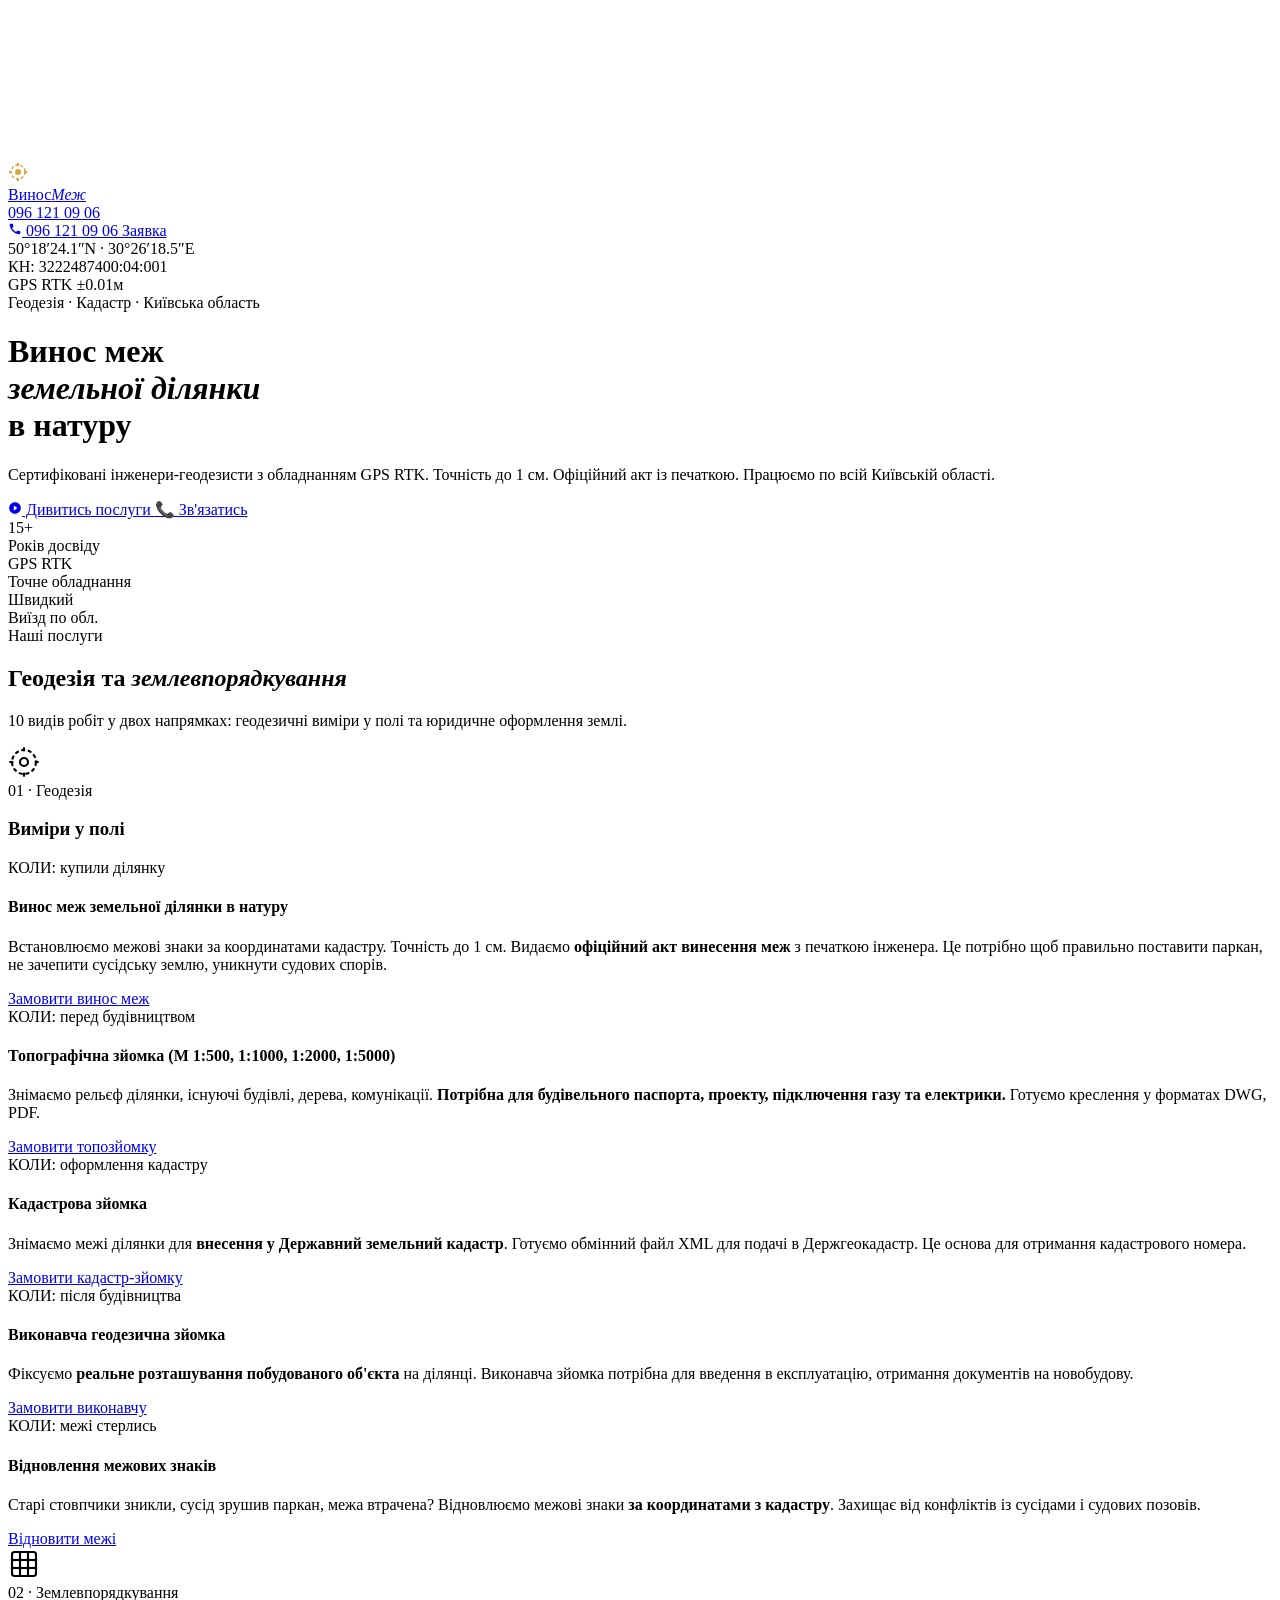
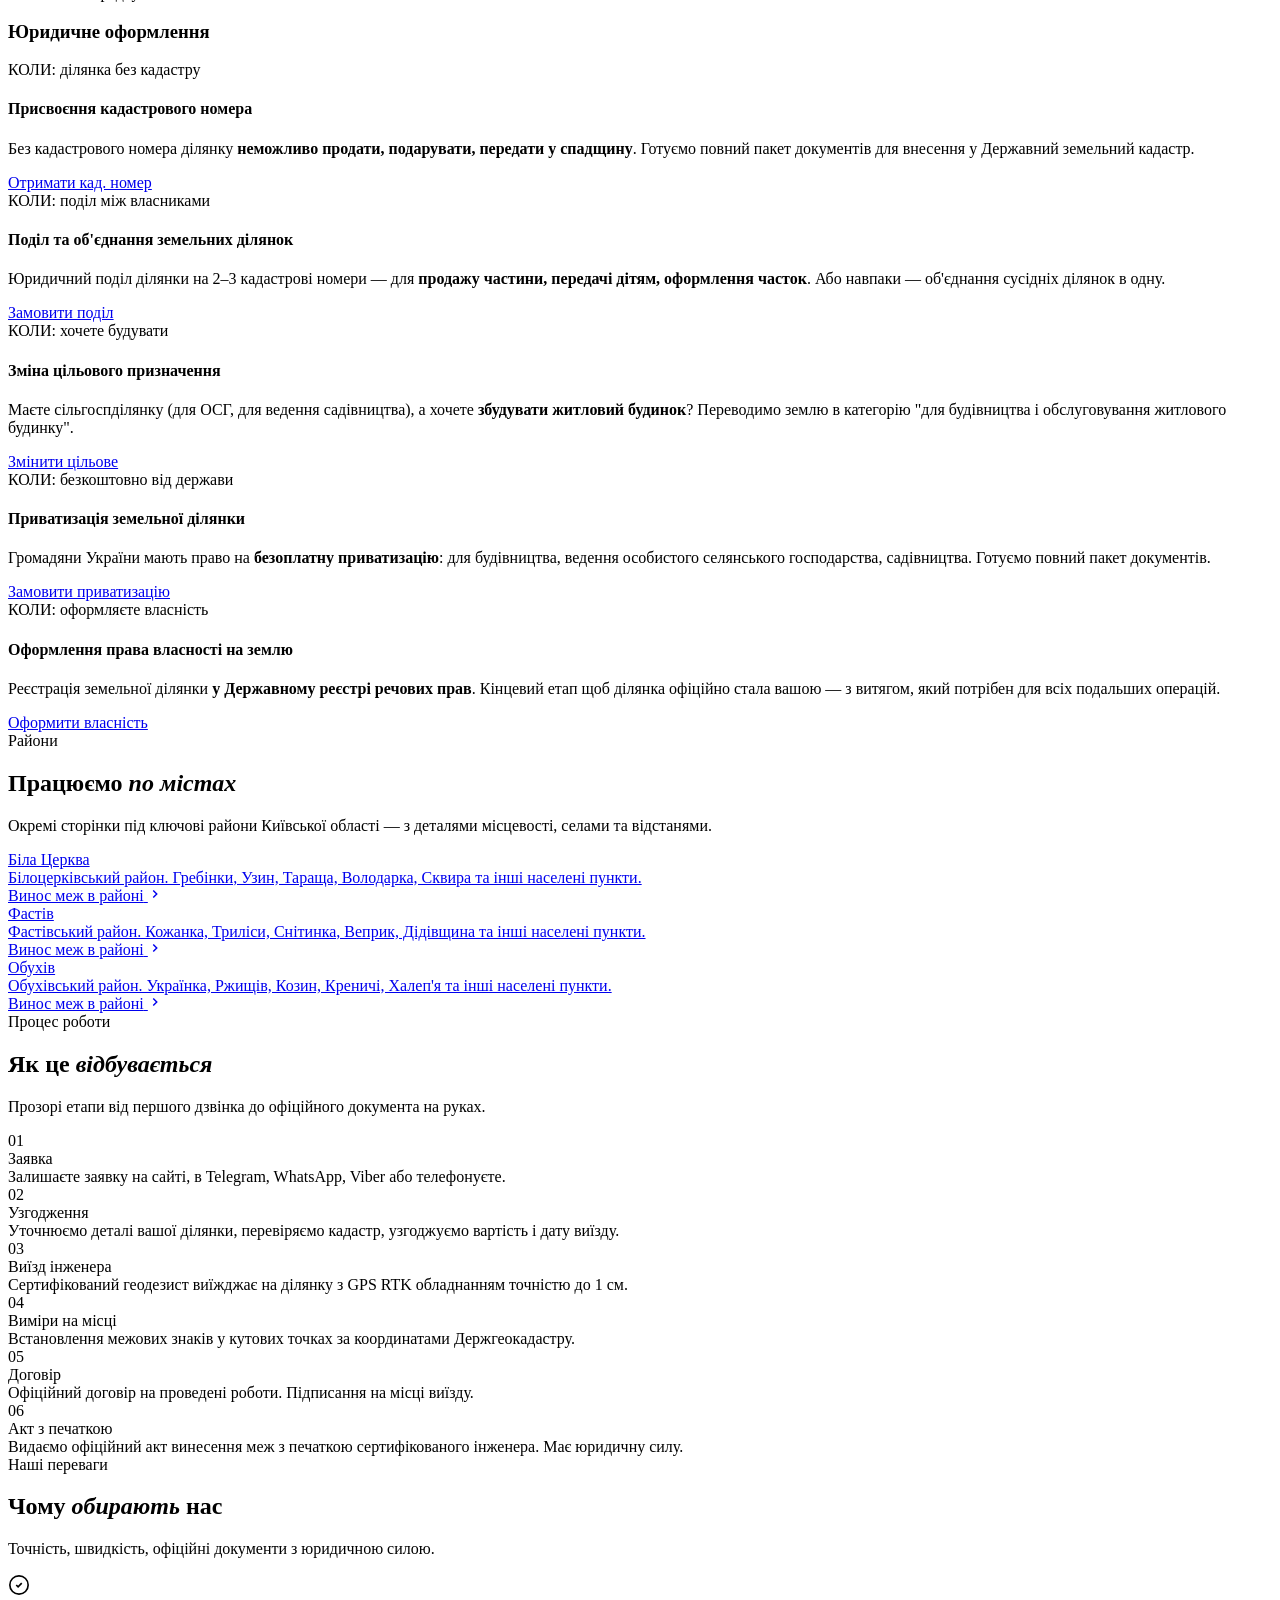
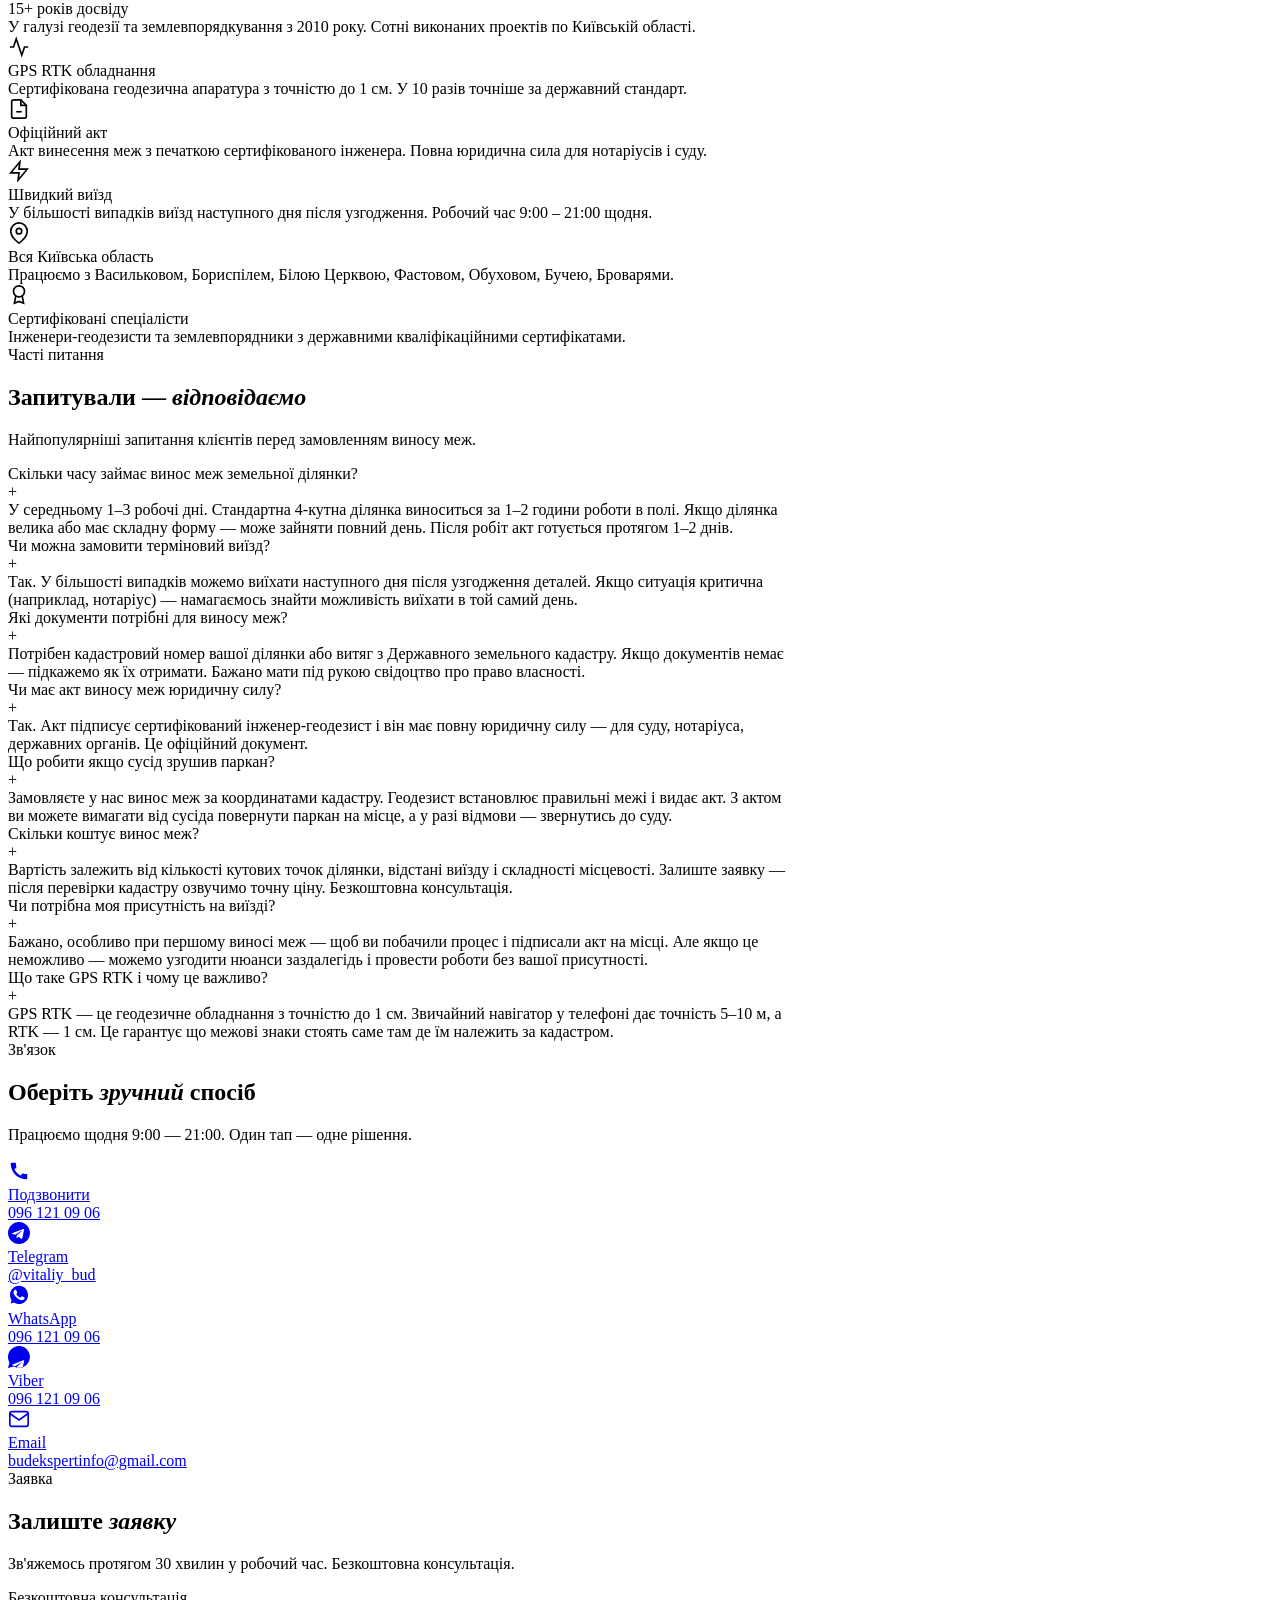
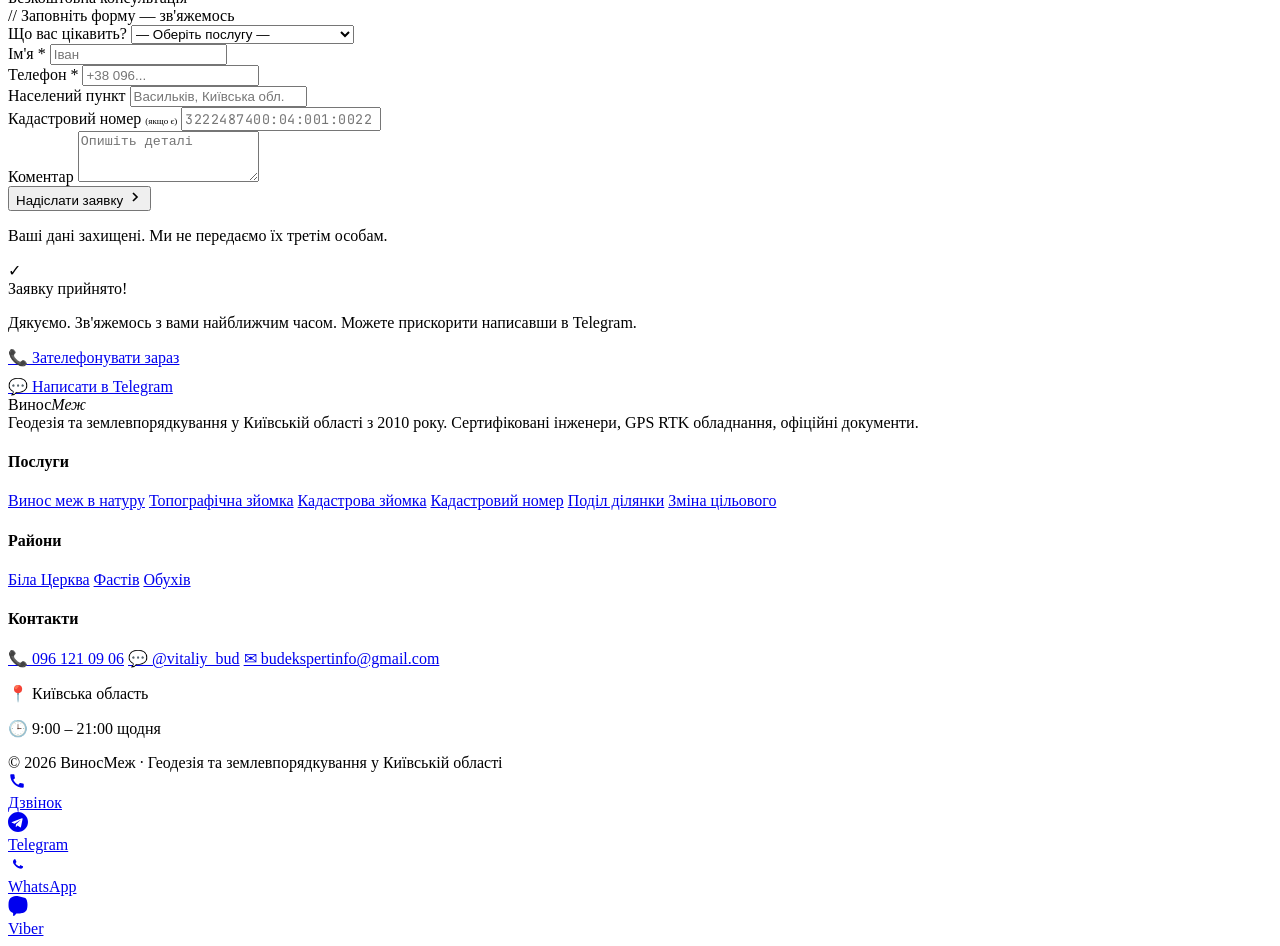
==== commit bebe3890: "Update index.html" ====
--- a/index.html
+++ b/index.html
@@ -76,6 +76,7 @@
 
 <div class="page">
 
+<!-- ═════════ HEADER ═════════ -->
 <header>
   <a class="logo" href="/">
     <div class="logo-box">
@@ -102,6 +103,7 @@
   </div>
 </header>
 
+<!-- ═════════ HERO ═════════ -->
 <div class="hero">
   <div class="scan" aria-hidden="true"></div>
   <div class="crn tl" aria-hidden="true"></div>
@@ -131,12 +133,14 @@
   </div>
 </div>
 
+<!-- ═════════ ПОСЛУГИ ═════════ -->
 <section id="services">
   <div class="sec-wrap">
     <div class="sec-label">Наші послуги</div>
     <h2 class="sec-h">Геодезія та <em>землевпорядкування</em></h2>
     <p class="sec-p">10 видів робіт у двох напрямках: геодезичні виміри у полі та юридичне оформлення землі.</p>
 
+    <!-- Геодезія -->
     <div class="cat-block">
       <div class="cat-header">
         <div class="cat-icon">
@@ -154,15 +158,58 @@
           <h3 class="cat-h">Виміри у полі</h3>
         </div>
       </div>
+
       <div class="services-grid">
-        <article class="srv"><div class="srv-tag">КОЛИ: купили ділянку</div><h4 class="srv-title">Винос меж земельної ділянки в натуру</h4><p class="srv-text">Встановлюємо межові знаки за координатами кадастру. Точність до 1 см. Видаємо <b>офіційний акт винесення меж</b> з печаткою інженера.</p><div class="srv-cta"><a href="#form" class="btn-srv">Замовити винос меж</a></div></article>
-        <article class="srv"><div class="srv-tag">КОЛИ: перед будівництвом</div><h4 class="srv-title">Топографічна зйомка (М 1:500, 1:1000, 1:2000, 1:5000)</h4><p class="srv-text">Знімаємо рельєф ділянки, існуючі будівлі, дерева, комунікації. <b>Потрібна для будівельного паспорта, проекту, підключення газу та електрики.</b></p><div class="srv-cta"><a href="#form" class="btn-srv">Замовити топозйомку</a></div></article>
-        <article class="srv"><div class="srv-tag">КОЛИ: оформлення кадастру</div><h4 class="srv-title">Кадастрова зйомка</h4><p class="srv-text">Знімаємо межі ділянки для <b>внесення у Державний земельний кадастр</b>. Готуємо обмінний файл XML для подачі в Держгеокадастр.</p><div class="srv-cta"><a href="#form" class="btn-srv">Замовити кадастр-зйомку</a></div></article>
-        <article class="srv"><div class="srv-tag">КОЛИ: після будівництва</div><h4 class="srv-title">Виконавча геодезична зйомка</h4><p class="srv-text">Фіксуємо <b>реальне розташування побудованого об'єкта</b> на ділянці. Потрібна для введення в експлуатацію.</p><div class="srv-cta"><a href="#form" class="btn-srv">Замовити виконавчу</a></div></article>
-        <article class="srv"><div class="srv-tag">КОЛИ: межі стерлись</div><h4 class="srv-title">Відновлення межових знаків</h4><p class="srv-text">Старі стовпчики зникли, сусід зрушив паркан? Відновлюємо межові знаки <b>за координатами з кадастру</b>.</p><div class="srv-cta"><a href="#form" class="btn-srv">Відновити межі</a></div></article>
-      </div>
-    </div>
-
+
+        <article class="srv">
+          <div class="srv-tag">КОЛИ: купили ділянку</div>
+          <h4 class="srv-title">Винос меж земельної ділянки в натуру</h4>
+          <p class="srv-text">Встановлюємо межові знаки за координатами кадастру. Точність до 1 см. Видаємо <b>офіційний акт винесення меж</b> з печаткою інженера. Це потрібно щоб правильно поставити паркан, не зачепити сусідську землю, уникнути судових спорів.</p>
+          <div class="srv-cta">
+            <a href="#form" class="btn-srv">Замовити винос меж</a>
+          </div>
+        </article>
+
+        <article class="srv">
+          <div class="srv-tag">КОЛИ: перед будівництвом</div>
+          <h4 class="srv-title">Топографічна зйомка (М 1:500, 1:1000, 1:2000, 1:5000)</h4>
+          <p class="srv-text">Знімаємо рельєф ділянки, існуючі будівлі, дерева, комунікації. <b>Потрібна для будівельного паспорта, проекту, підключення газу та електрики.</b> Готуємо креслення у форматах DWG, PDF.</p>
+          <div class="srv-cta">
+            <a href="#form" class="btn-srv">Замовити топозйомку</a>
+          </div>
+        </article>
+
+        <article class="srv">
+          <div class="srv-tag">КОЛИ: оформлення кадастру</div>
+          <h4 class="srv-title">Кадастрова зйомка</h4>
+          <p class="srv-text">Знімаємо межі ділянки для <b>внесення у Державний земельний кадастр</b>. Готуємо обмінний файл XML для подачі в Держгеокадастр. Це основа для отримання кадастрового номера.</p>
+          <div class="srv-cta">
+            <a href="#form" class="btn-srv">Замовити кадастр-зйомку</a>
+          </div>
+        </article>
+
+        <article class="srv">
+          <div class="srv-tag">КОЛИ: після будівництва</div>
+          <h4 class="srv-title">Виконавча геодезична зйомка</h4>
+          <p class="srv-text">Фіксуємо <b>реальне розташування побудованого об'єкта</b> на ділянці. Виконавча зйомка потрібна для введення в експлуатацію, отримання документів на новобудову.</p>
+          <div class="srv-cta">
+            <a href="#form" class="btn-srv">Замовити виконавчу</a>
+          </div>
+        </article>
+
+        <article class="srv">
+          <div class="srv-tag">КОЛИ: межі стерлись</div>
+          <h4 class="srv-title">Відновлення межових знаків</h4>
+          <p class="srv-text">Старі стовпчики зникли, сусід зрушив паркан, межа втрачена? Відновлюємо межові знаки <b>за координатами з кадастру</b>. Захищає від конфліктів із сусідами і судових позовів.</p>
+          <div class="srv-cta">
+            <a href="#form" class="btn-srv">Відновити межі</a>
+          </div>
+        </article>
+
+      </div>
+    </div>
+
+    <!-- Землевпорядкування -->
     <div class="cat-block">
       <div class="cat-header">
         <div class="cat-icon">
@@ -179,17 +226,60 @@
           <h3 class="cat-h">Юридичне оформлення</h3>
         </div>
       </div>
+
       <div class="services-grid">
-        <article class="srv"><div class="srv-tag">КОЛИ: ділянка без кадастру</div><h4 class="srv-title">Присвоєння кадастрового номера</h4><p class="srv-text">Без кадастрового номера ділянку <b>неможливо продати, подарувати, передати у спадщину</b>.</p><div class="srv-cta"><a href="#form" class="btn-srv">Отримати кад. номер</a></div></article>
-        <article class="srv"><div class="srv-tag">КОЛИ: поділ між власниками</div><h4 class="srv-title">Поділ та об'єднання земельних ділянок</h4><p class="srv-text">Юридичний поділ ділянки на 2–3 кадастрові номери для <b>продажу частини, передачі дітям</b>.</p><div class="srv-cta"><a href="#form" class="btn-srv">Замовити поділ</a></div></article>
-        <article class="srv"><div class="srv-tag">КОЛИ: хочете будувати</div><h4 class="srv-title">Зміна цільового призначення</h4><p class="srv-text">Переводимо землю з ОСГ у категорію <b>"для будівництва і обслуговування житлового будинку"</b>.</p><div class="srv-cta"><a href="#form" class="btn-srv">Змінити цільове</a></div></article>
-        <article class="srv"><div class="srv-tag">КОЛИ: безкоштовно від держави</div><h4 class="srv-title">Приватизація земельної ділянки</h4><p class="srv-text">Громадяни України мають право на <b>безоплатну приватизацію</b>. Готуємо повний пакет документів.</p><div class="srv-cta"><a href="#form" class="btn-srv">Замовити приватизацію</a></div></article>
-        <article class="srv"><div class="srv-tag">КОЛИ: оформляєте власність</div><h4 class="srv-title">Оформлення права власності на землю</h4><p class="srv-text">Реєстрація ділянки <b>у Державному реєстрі речових прав</b>. Витяг для всіх подальших операцій.</p><div class="srv-cta"><a href="#form" class="btn-srv">Оформити власність</a></div></article>
+
+        <article class="srv">
+          <div class="srv-tag">КОЛИ: ділянка без кадастру</div>
+          <h4 class="srv-title">Присвоєння кадастрового номера</h4>
+          <p class="srv-text">Без кадастрового номера ділянку <b>неможливо продати, подарувати, передати у спадщину</b>. Готуємо повний пакет документів для внесення у Державний земельний кадастр.</p>
+          <div class="srv-cta">
+            <a href="#form" class="btn-srv">Отримати кад. номер</a>
+          </div>
+        </article>
+
+        <article class="srv">
+          <div class="srv-tag">КОЛИ: поділ між власниками</div>
+          <h4 class="srv-title">Поділ та об'єднання земельних ділянок</h4>
+          <p class="srv-text">Юридичний поділ ділянки на 2–3 кадастрові номери — для <b>продажу частини, передачі дітям, оформлення часток</b>. Або навпаки — об'єднання сусідніх ділянок в одну.</p>
+          <div class="srv-cta">
+            <a href="#form" class="btn-srv">Замовити поділ</a>
+          </div>
+        </article>
+
+        <article class="srv">
+          <div class="srv-tag">КОЛИ: хочете будувати</div>
+          <h4 class="srv-title">Зміна цільового призначення</h4>
+          <p class="srv-text">Маєте сільгоспділянку (для ОСГ, для ведення садівництва), а хочете <b>збудувати житловий будинок</b>? Переводимо землю в категорію "для будівництва і обслуговування житлового будинку".</p>
+          <div class="srv-cta">
+            <a href="#form" class="btn-srv">Змінити цільове</a>
+          </div>
+        </article>
+
+        <article class="srv">
+          <div class="srv-tag">КОЛИ: безкоштовно від держави</div>
+          <h4 class="srv-title">Приватизація земельної ділянки</h4>
+          <p class="srv-text">Громадяни України мають право на <b>безоплатну приватизацію</b>: для будівництва, ведення особистого селянського господарства, садівництва. Готуємо повний пакет документів.</p>
+          <div class="srv-cta">
+            <a href="#form" class="btn-srv">Замовити приватизацію</a>
+          </div>
+        </article>
+
+        <article class="srv">
+          <div class="srv-tag">КОЛИ: оформляєте власність</div>
+          <h4 class="srv-title">Оформлення права власності на землю</h4>
+          <p class="srv-text">Реєстрація земельної ділянки <b>у Державному реєстрі речових прав</b>. Кінцевий етап щоб ділянка офіційно стала вашою — з витягом, який потрібен для всіх подальших операцій.</p>
+          <div class="srv-cta">
+            <a href="#form" class="btn-srv">Оформити власність</a>
+          </div>
+        </article>
+
       </div>
     </div>
   </div>
 </section>
 
+<!-- ═════════ РАЙОНИ ═════════ -->
 <section id="regions">
   <div class="sec-wrap">
     <div class="sec-label">Райони</div>
@@ -200,131 +290,360 @@
       <a href="bila-cerkva.html" class="reg">
         <div class="reg-name">Біла Церква</div>
         <div class="reg-text">Білоцерківський район. Гребінки, Узин, Тараща, Володарка, Сквира та інші населені пункти.</div>
-        <div class="reg-arrow"><span>Винос меж в районі</span><svg width="14" height="14" viewBox="0 0 24 24" fill="none" stroke="currentColor" stroke-width="2.5" aria-hidden="true"><polyline points="9 18 15 12 9 6"/></svg></div>
+        <div class="reg-arrow">
+          <span>Винос меж в районі</span>
+          <svg width="14" height="14" viewBox="0 0 24 24" fill="none" stroke="currentColor" stroke-width="2.5" aria-hidden="true"><polyline points="9 18 15 12 9 6"/></svg>
+        </div>
       </a>
       <a href="fastiv.html" class="reg">
         <div class="reg-name">Фастів</div>
         <div class="reg-text">Фастівський район. Кожанка, Триліси, Снітинка, Веприк, Дідівщина та інші населені пункти.</div>
-        <div class="reg-arrow"><span>Винос меж в районі</span><svg width="14" height="14" viewBox="0 0 24 24" fill="none" stroke="currentColor" stroke-width="2.5" aria-hidden="true"><polyline points="9 18 15 12 9 6"/></svg></div>
+        <div class="reg-arrow">
+          <span>Винос меж в районі</span>
+          <svg width="14" height="14" viewBox="0 0 24 24" fill="none" stroke="currentColor" stroke-width="2.5" aria-hidden="true"><polyline points="9 18 15 12 9 6"/></svg>
+        </div>
       </a>
       <a href="obukhiv.html" class="reg">
         <div class="reg-name">Обухів</div>
         <div class="reg-text">Обухівський район. Українка, Ржищів, Козин, Креничі, Халеп'я та інші населені пункти.</div>
-        <div class="reg-arrow"><span>Винос меж в районі</span><svg width="14" height="14" viewBox="0 0 24 24" fill="none" stroke="currentColor" stroke-width="2.5" aria-hidden="true"><polyline points="9 18 15 12 9 6"/></svg></div>
-      </a>
-      <a href="vasylkiv.html" class="reg">
-        <div class="reg-name">Васильків</div>
-        <div class="reg-text">Васильківський район. Глеваха, Боярка, Гатне, Чабани, Хотів, Крушинка та інші населені пункти.</div>
-        <div class="reg-arrow"><span>Винос меж в районі</span><svg width="14" height="14" viewBox="0 0 24 24" fill="none" stroke="currentColor" stroke-width="2.5" aria-hidden="true"><polyline points="9 18 15 12 9 6"/></svg></div>
+        <div class="reg-arrow">
+          <span>Винос меж в районі</span>
+          <svg width="14" height="14" viewBox="0 0 24 24" fill="none" stroke="currentColor" stroke-width="2.5" aria-hidden="true"><polyline points="9 18 15 12 9 6"/></svg>
+        </div>
       </a>
     </div>
   </div>
 </section>
 
+<!-- ═════════ ЯК МИ ПРАЦЮЄМО ═════════ -->
 <section id="process">
   <div class="sec-wrap">
     <div class="sec-label">Процес роботи</div>
     <h2 class="sec-h">Як це <em>відбувається</em></h2>
     <p class="sec-p">Прозорі етапи від першого дзвінка до офіційного документа на руках.</p>
+
     <div class="proc-grid">
-      <div class="proc"><div class="proc-num">01</div><div class="proc-title">Заявка</div><div class="proc-desc">Залишаєте заявку на сайті, в Telegram, WhatsApp, Viber або телефонуєте.</div></div>
-      <div class="proc"><div class="proc-num">02</div><div class="proc-title">Узгодження</div><div class="proc-desc">Уточнюємо деталі вашої ділянки, перевіряємо кадастр, узгоджуємо вартість і дату виїзду.</div></div>
-      <div class="proc"><div class="proc-num">03</div><div class="proc-title">Виїзд інженера</div><div class="proc-desc">Сертифікований геодезист виїжджає на ділянку з GPS RTK обладнанням точністю до 1 см.</div></div>
-      <div class="proc"><div class="proc-num">04</div><div class="proc-title">Виміри на місці</div><div class="proc-desc">Встановлення межових знаків у кутових точках за координатами Держгеокадастру.</div></div>
-      <div class="proc"><div class="proc-num">05</div><div class="proc-title">Договір</div><div class="proc-desc">Офіційний договір на проведені роботи. Підписання на місці виїзду.</div></div>
-      <div class="proc"><div class="proc-num">06</div><div class="proc-title">Акт з печаткою</div><div class="proc-desc">Видаємо офіційний акт винесення меж з печаткою сертифікованого інженера.</div></div>
+      <div class="proc">
+        <div class="proc-num">01</div>
+        <div class="proc-title">Заявка</div>
+        <div class="proc-desc">Залишаєте заявку на сайті, в Telegram, WhatsApp, Viber або телефонуєте.</div>
+      </div>
+      <div class="proc">
+        <div class="proc-num">02</div>
+        <div class="proc-title">Узгодження</div>
+        <div class="proc-desc">Уточнюємо деталі вашої ділянки, перевіряємо кадастр, узгоджуємо вартість і дату виїзду.</div>
+      </div>
+      <div class="proc">
+        <div class="proc-num">03</div>
+        <div class="proc-title">Виїзд інженера</div>
+        <div class="proc-desc">Сертифікований геодезист виїжджає на ділянку з GPS RTK обладнанням точністю до 1 см.</div>
+      </div>
+      <div class="proc">
+        <div class="proc-num">04</div>
+        <div class="proc-title">Виміри на місці</div>
+        <div class="proc-desc">Встановлення межових знаків у кутових точках за координатами Держгеокадастру.</div>
+      </div>
+      <div class="proc">
+        <div class="proc-num">05</div>
+        <div class="proc-title">Договір</div>
+        <div class="proc-desc">Офіційний договір на проведені роботи. Підписання на місці виїзду.</div>
+      </div>
+      <div class="proc">
+        <div class="proc-num">06</div>
+        <div class="proc-title">Акт з печаткою</div>
+        <div class="proc-desc">Видаємо офіційний акт винесення меж з печаткою сертифікованого інженера. Має юридичну силу.</div>
+      </div>
     </div>
   </div>
 </section>
 
+<!-- ═════════ ЧОМУ МИ ═════════ -->
 <section id="trust">
   <div class="sec-wrap">
     <div class="sec-label">Наші переваги</div>
     <h2 class="sec-h">Чому <em>обирають</em> нас</h2>
     <p class="sec-p">Точність, швидкість, офіційні документи з юридичною силою.</p>
+
     <div class="trust-grid">
-      <div class="trust-card"><div class="trust-ico"><svg width="22" height="22" viewBox="0 0 24 24" fill="none" stroke="currentColor" stroke-width="1.8"><circle cx="12" cy="12" r="10"/><polyline points="9 12 11 14 15 10"/></svg></div><div class="trust-title">15+ років досвіду</div><div class="trust-text">У галузі геодезії та землевпорядкування з 2010 року. Сотні виконаних проектів по Київській області.</div></div>
-      <div class="trust-card"><div class="trust-ico"><svg width="22" height="22" viewBox="0 0 24 24" fill="none" stroke="currentColor" stroke-width="1.8"><path d="M22 12h-4l-3 9L9 3l-3 9H2"/></svg></div><div class="trust-title">GPS RTK обладнання</div><div class="trust-text">Сертифікована апаратура з точністю до 1 см. У 10 разів точніше за державний стандарт.</div></div>
-      <div class="trust-card"><div class="trust-ico"><svg width="22" height="22" viewBox="0 0 24 24" fill="none" stroke="currentColor" stroke-width="1.8"><path d="M14 2H6a2 2 0 0 0-2 2v16a2 2 0 0 0 2 2h12a2 2 0 0 0 2-2V8z"/><polyline points="14 2 14 8 20 8"/><line x1="9" y1="15" x2="15" y2="15"/></svg></div><div class="trust-title">Офіційний акт</div><div class="trust-text">Акт з печаткою сертифікованого інженера. Повна юридична сила для нотаріусів і суду.</div></div>
-      <div class="trust-card"><div class="trust-ico"><svg width="22" height="22" viewBox="0 0 24 24" fill="none" stroke="currentColor" stroke-width="1.8"><polygon points="13 2 3 14 12 14 11 22 21 10 12 10 13 2"/></svg></div><div class="trust-title">Швидкий виїзд</div><div class="trust-text">У більшості випадків виїзд наступного дня. Робочий час 9:00 – 21:00 щодня.</div></div>
-      <div class="trust-card"><div class="trust-ico"><svg width="22" height="22" viewBox="0 0 24 24" fill="none" stroke="currentColor" stroke-width="1.8"><path d="M21 10c0 7-9 13-9 13s-9-6-9-13a9 9 0 0 1 18 0z"/><circle cx="12" cy="10" r="3"/></svg></div><div class="trust-title">Вся Київська область</div><div class="trust-text">Фастів, Обухів, Біла Церква, Васильків та інші райони.</div></div>
-      <div class="trust-card"><div class="trust-ico"><svg width="22" height="22" viewBox="0 0 24 24" fill="none" stroke="currentColor" stroke-width="1.8"><circle cx="12" cy="8" r="6"/><path d="M15.5 13l1.5 8-5-2-5 2 1.5-8"/></svg></div><div class="trust-title">Сертифіковані спеціалісти</div><div class="trust-text">Інженери-геодезисти та землевпорядники з державними кваліфікаційними сертифікатами.</div></div>
+      <div class="trust-card">
+        <div class="trust-ico"><svg width="22" height="22" viewBox="0 0 24 24" fill="none" stroke="currentColor" stroke-width="1.8" aria-hidden="true"><circle cx="12" cy="12" r="10"/><polyline points="9 12 11 14 15 10"/></svg></div>
+        <div class="trust-title">15+ років досвіду</div>
+        <div class="trust-text">У галузі геодезії та землевпорядкування з 2010 року. Сотні виконаних проектів по Київській області.</div>
+      </div>
+      <div class="trust-card">
+        <div class="trust-ico"><svg width="22" height="22" viewBox="0 0 24 24" fill="none" stroke="currentColor" stroke-width="1.8" aria-hidden="true"><path d="M22 12h-4l-3 9L9 3l-3 9H2"/></svg></div>
+        <div class="trust-title">GPS RTK обладнання</div>
+        <div class="trust-text">Сертифікована геодезична апаратура з точністю до 1 см. У 10 разів точніше за державний стандарт.</div>
+      </div>
+      <div class="trust-card">
+        <div class="trust-ico"><svg width="22" height="22" viewBox="0 0 24 24" fill="none" stroke="currentColor" stroke-width="1.8" aria-hidden="true"><path d="M14 2H6a2 2 0 0 0-2 2v16a2 2 0 0 0 2 2h12a2 2 0 0 0 2-2V8z"/><polyline points="14 2 14 8 20 8"/><line x1="9" y1="15" x2="15" y2="15"/></svg></div>
+        <div class="trust-title">Офіційний акт</div>
+        <div class="trust-text">Акт винесення меж з печаткою сертифікованого інженера. Повна юридична сила для нотаріусів і суду.</div>
+      </div>
+      <div class="trust-card">
+        <div class="trust-ico"><svg width="22" height="22" viewBox="0 0 24 24" fill="none" stroke="currentColor" stroke-width="1.8" aria-hidden="true"><polygon points="13 2 3 14 12 14 11 22 21 10 12 10 13 2"/></svg></div>
+        <div class="trust-title">Швидкий виїзд</div>
+        <div class="trust-text">У більшості випадків виїзд наступного дня після узгодження. Робочий час 9:00 – 21:00 щодня.</div>
+      </div>
+      <div class="trust-card">
+        <div class="trust-ico"><svg width="22" height="22" viewBox="0 0 24 24" fill="none" stroke="currentColor" stroke-width="1.8" aria-hidden="true"><path d="M21 10c0 7-9 13-9 13s-9-6-9-13a9 9 0 0 1 18 0z"/><circle cx="12" cy="10" r="3"/></svg></div>
+        <div class="trust-title">Вся Київська область</div>
+        <div class="trust-text">Працюємо з Васильковом, Бориспілем, Білою Церквою, Фастовом, Обуховом, Бучею, Броварями.</div>
+      </div>
+      <div class="trust-card">
+        <div class="trust-ico"><svg width="22" height="22" viewBox="0 0 24 24" fill="none" stroke="currentColor" stroke-width="1.8" aria-hidden="true"><circle cx="12" cy="8" r="6"/><path d="M15.5 13l1.5 8-5-2-5 2 1.5-8"/></svg></div>
+        <div class="trust-title">Сертифіковані спеціалісти</div>
+        <div class="trust-text">Інженери-геодезисти та землевпорядники з державними кваліфікаційними сертифікатами.</div>
+      </div>
     </div>
   </div>
 </section>
 
+<!-- ═════════ FAQ ═════════ -->
 <section id="faq">
   <div class="sec-wrap" style="max-width:780px;">
     <div class="sec-label">Часті питання</div>
     <h2 class="sec-h">Запитували — <em>відповідаємо</em></h2>
     <p class="sec-p">Найпопулярніші запитання клієнтів перед замовленням виносу меж.</p>
+
     <div class="faq-list">
-      <div class="faq" onclick="toggleFaq(this)"><div class="faq-q">Скільки часу займає винос меж земельної ділянки?<div class="faq-q-icon">+</div></div><div class="faq-a">У середньому 1–3 робочі дні. Стандартна 4-кутна ділянка виноситься за 1–2 години роботи в полі. Акт готується протягом 1–2 днів.</div></div>
-      <div class="faq" onclick="toggleFaq(this)"><div class="faq-q">Чи можна замовити терміновий виїзд?<div class="faq-q-icon">+</div></div><div class="faq-a">Так. У більшості випадків можемо виїхати наступного дня. Якщо ситуація критична — намагаємось виїхати в той самий день.</div></div>
-      <div class="faq" onclick="toggleFaq(this)"><div class="faq-q">Які документи потрібні для виносу меж?<div class="faq-q-icon">+</div></div><div class="faq-a">Потрібен кадастровий номер вашої ділянки або витяг з ДЗК. Якщо документів немає — підкажемо як отримати.</div></div>
-      <div class="faq" onclick="toggleFaq(this)"><div class="faq-q">Чи має акт виносу меж юридичну силу?<div class="faq-q-icon">+</div></div><div class="faq-a">Так. Акт підписує сертифікований інженер і він має повну юридичну силу — для суду, нотаріуса, держорганів.</div></div>
-      <div class="faq" onclick="toggleFaq(this)"><div class="faq-q">Що робити якщо сусід зрушив паркан?<div class="faq-q-icon">+</div></div><div class="faq-a">Замовляєте винос меж за координатами кадастру. З актом вимагаєте від сусіда повернути паркан або звертаєтесь до суду.</div></div>
-      <div class="faq" onclick="toggleFaq(this)"><div class="faq-q">Скільки коштує винос меж?<div class="faq-q-icon">+</div></div><div class="faq-a">Залежить від кількості кутових точок і відстані виїзду. Залиште заявку — після перевірки кадастру озвучимо точну ціну.</div></div>
-      <div class="faq" onclick="toggleFaq(this)"><div class="faq-q">Чи потрібна моя присутність на виїзді?<div class="faq-q-icon">+</div></div><div class="faq-a">Бажано. Але якщо неможливо — можемо провести роботи без вашої присутності після узгодження деталей.</div></div>
-      <div class="faq" onclick="toggleFaq(this)"><div class="faq-q">Що таке GPS RTK і чому це важливо?<div class="faq-q-icon">+</div></div><div class="faq-a">GPS RTK — геодезичне обладнання з точністю до 1 см. Звичайний навігатор дає 5–10 м, RTK — 1 см. Межові знаки стоять точно за кадастром.</div></div>
+      <div class="faq" onclick="toggleFaq(this)">
+        <div class="faq-q">
+          Скільки часу займає винос меж земельної ділянки?
+          <div class="faq-q-icon">+</div>
+        </div>
+        <div class="faq-a">У середньому 1–3 робочі дні. Стандартна 4-кутна ділянка виноситься за 1–2 години роботи в полі. Якщо ділянка велика або має складну форму — може зайняти повний день. Після робіт акт готується протягом 1–2 днів.</div>
+      </div>
+      <div class="faq" onclick="toggleFaq(this)">
+        <div class="faq-q">
+          Чи можна замовити терміновий виїзд?
+          <div class="faq-q-icon">+</div>
+        </div>
+        <div class="faq-a">Так. У більшості випадків можемо виїхати наступного дня після узгодження деталей. Якщо ситуація критична (наприклад, нотаріус) — намагаємось знайти можливість виїхати в той самий день.</div>
+      </div>
+      <div class="faq" onclick="toggleFaq(this)">
+        <div class="faq-q">
+          Які документи потрібні для виносу меж?
+          <div class="faq-q-icon">+</div>
+        </div>
+        <div class="faq-a">Потрібен кадастровий номер вашої ділянки або витяг з Державного земельного кадастру. Якщо документів немає — підкажемо як їх отримати. Бажано мати під рукою свідоцтво про право власності.</div>
+      </div>
+      <div class="faq" onclick="toggleFaq(this)">
+        <div class="faq-q">
+          Чи має акт виносу меж юридичну силу?
+          <div class="faq-q-icon">+</div>
+        </div>
+        <div class="faq-a">Так. Акт підписує сертифікований інженер-геодезист і він має повну юридичну силу — для суду, нотаріуса, державних органів. Це офіційний документ.</div>
+      </div>
+      <div class="faq" onclick="toggleFaq(this)">
+        <div class="faq-q">
+          Що робити якщо сусід зрушив паркан?
+          <div class="faq-q-icon">+</div>
+        </div>
+        <div class="faq-a">Замовляєте у нас винос меж за координатами кадастру. Геодезист встановлює правильні межі і видає акт. З актом ви можете вимагати від сусіда повернути паркан на місце, а у разі відмови — звернутись до суду.</div>
+      </div>
+      <div class="faq" onclick="toggleFaq(this)">
+        <div class="faq-q">
+          Скільки коштує винос меж?
+          <div class="faq-q-icon">+</div>
+        </div>
+        <div class="faq-a">Вартість залежить від кількості кутових точок ділянки, відстані виїзду і складності місцевості. Залиште заявку — після перевірки кадастру озвучимо точну ціну. Безкоштовна консультація.</div>
+      </div>
+      <div class="faq" onclick="toggleFaq(this)">
+        <div class="faq-q">
+          Чи потрібна моя присутність на виїзді?
+          <div class="faq-q-icon">+</div>
+        </div>
+        <div class="faq-a">Бажано, особливо при першому виносі меж — щоб ви побачили процес і підписали акт на місці. Але якщо це неможливо — можемо узгодити нюанси заздалегідь і провести роботи без вашої присутності.</div>
+      </div>
+      <div class="faq" onclick="toggleFaq(this)">
+        <div class="faq-q">
+          Що таке GPS RTK і чому це важливо?
+          <div class="faq-q-icon">+</div>
+        </div>
+        <div class="faq-a">GPS RTK — це геодезичне обладнання з точністю до 1 см. Звичайний навігатор у телефоні дає точність 5–10 м, а RTK — 1 см. Це гарантує що межові знаки стоять саме там де їм належить за кадастром.</div>
+      </div>
     </div>
   </div>
 </section>
 
+<!-- ═════════ КОНТАКТИ ═════════ -->
 <section id="contacts" class="contacts-section">
   <div class="sec-wrap">
     <div class="sec-label">Зв'язок</div>
     <h2 class="sec-h">Оберіть <em>зручний</em> спосіб</h2>
     <p class="sec-p">Працюємо щодня 9:00 — 21:00. Один тап — одне рішення.</p>
+
     <div class="contacts-grid">
-      <a href="tel:+380961210906" class="ch-btn ch-tel"><div class="ch-ico"><svg width="22" height="22" viewBox="0 0 24 24" fill="currentColor"><path d="M20.01 15.38c-1.23 0-2.42-.2-3.53-.56-.35-.12-.74-.03-1.01.24l-1.57 1.97c-2.83-1.35-5.48-3.9-6.89-6.83l1.95-1.66c.27-.28.35-.67.24-1.02-.37-1.11-.56-2.3-.56-3.53 0-.54-.45-.99-.99-.99H4.19C3.65 3 3 3.24 3 3.99 3 13.28 10.73 21 20.01 21c.71 0 .99-.63.99-1.18v-3.45c0-.54-.45-.99-.99-.99z"/></svg></div><div class="ch-name">Подзвонити</div><div class="ch-val">096 121 09 06</div></a>
-      <a href="https://t.me/vitaliy_bud" target="_blank" rel="noopener" class="ch-btn ch-tg"><div class="ch-ico"><svg width="22" height="22" viewBox="0 0 24 24" fill="currentColor"><path d="M12 0C5.373 0 0 5.373 0 12s5.373 12 12 12 12-5.373 12-12S18.627 0 12 0zm5.562 8.248l-2.04 9.61c-.15.674-.543.838-1.097.522l-3.02-2.226-1.46 1.4c-.16.16-.296.296-.608.296l.216-3.073 5.594-5.054c.243-.216-.053-.336-.377-.12l-6.916 4.354-2.98-.93c-.648-.203-.66-.648.135-.96l11.636-4.487c.54-.195 1.012.12.917.668z"/></svg></div><div class="ch-name">Telegram</div><div class="ch-val">@vitaliy_bud</div></a>
-      <a href="https://wa.me/380961210906" target="_blank" rel="noopener" class="ch-btn ch-wa"><div class="ch-ico"><svg width="22" height="22" viewBox="0 0 24 24" fill="currentColor"><path d="M17.472 14.382c-.297-.149-1.758-.867-2.03-.967-.273-.099-.471-.148-.67.15-.197.297-.767.966-.94 1.164-.173.199-.347.223-.644.075-.297-.15-1.255-.463-2.39-1.475-.883-.788-1.48-1.761-1.653-2.059-.173-.297-.018-.458.13-.606.134-.133.298-.347.446-.52.149-.174.198-.298.298-.497.099-.198.05-.371-.025-.52-.075-.149-.669-1.612-.916-2.207-.242-.579-.487-.5-.669-.51-.173-.008-.371-.01-.57-.01-.198 0-.52.074-.792.372-.272.297-1.04 1.016-1.04 2.479 0 1.462 1.065 2.875 1.213 3.074.149.198 2.096 3.2 5.077 4.487.709.306 1.262.489 1.694.625.712.227 1.36.195 1.871.118.571-.085 1.758-.719 2.006-1.413.248-.694.248-1.289.173-1.413-.074-.124-.272-.198-.57-.347m-5.421 7.403h-.004a9.87 9.87 0 0 1-5.031-1.378l-.361-.214-3.741.982.998-3.648-.235-.374a9.86 9.86 0 0 1-1.51-5.26c.001-5.45 4.436-9.884 9.888-9.884 2.64 0 5.122 1.03 6.988 2.898a9.825 9.825 0 0 1 2.893 6.994c-.003 5.45-4.437 9.884-9.885 9.884"/></svg></div><div class="ch-name">WhatsApp</div><div class="ch-val">096 121 09 06</div></a>
-      <a href="viber://chat?number=%2B380961210906" class="ch-btn ch-vb"><div class="ch-ico"><svg width="22" height="22" viewBox="0 0 24 24" fill="currentColor"><path d="M12 .002C5.373.028 0 5.401 0 12.028c0 2.097.547 4.142 1.588 5.945L0 24l6.305-1.654c1.737.95 3.69 1.448 5.683 1.448h.005c6.554 0 11.89-5.335 11.893-11.893A11.821 11.821 0 0 0 12 .002z"/></svg></div><div class="ch-name">Viber</div><div class="ch-val">096 121 09 06</div></a>
-      <a href="mailto:budekspertinfo@gmail.com" class="ch-btn ch-mail"><div class="ch-ico"><svg width="22" height="22" viewBox="0 0 24 24" fill="none" stroke="currentColor" stroke-width="1.8"><path d="M4 4h16c1.1 0 2 .9 2 2v12c0 1.1-.9 2-2 2H4c-1.1 0-2-.9-2-2V6c0-1.1.9-2 2-2z"/><polyline points="22 6 12 13 2 6"/></svg></div><div class="ch-name">Email</div><div class="ch-val">budekspertinfo@gmail.com</div></a>
+      <a href="tel:+380961210906" class="ch-btn ch-tel" aria-label="Подзвонити">
+        <div class="ch-ico"><svg width="22" height="22" viewBox="0 0 24 24" fill="currentColor" aria-hidden="true"><path d="M20.01 15.38c-1.23 0-2.42-.2-3.53-.56-.35-.12-.74-.03-1.01.24l-1.57 1.97c-2.83-1.35-5.48-3.9-6.89-6.83l1.95-1.66c.27-.28.35-.67.24-1.02-.37-1.11-.56-2.3-.56-3.53 0-.54-.45-.99-.99-.99H4.19C3.65 3 3 3.24 3 3.99 3 13.28 10.73 21 20.01 21c.71 0 .99-.63.99-1.18v-3.45c0-.54-.45-.99-.99-.99z"/></svg></div>
+        <div class="ch-name">Подзвонити</div>
+        <div class="ch-val">096 121 09 06</div>
+      </a>
+      <a href="https://t.me/vitaliy_bud" target="_blank" rel="noopener" class="ch-btn ch-tg" aria-label="Написати в Telegram">
+        <div class="ch-ico"><svg width="22" height="22" viewBox="0 0 24 24" fill="currentColor" aria-hidden="true"><path d="M12 0C5.373 0 0 5.373 0 12s5.373 12 12 12 12-5.373 12-12S18.627 0 12 0zm5.562 8.248l-2.04 9.61c-.15.674-.543.838-1.097.522l-3.02-2.226-1.46 1.4c-.16.16-.296.296-.608.296l.216-3.073 5.594-5.054c.243-.216-.053-.336-.377-.12l-6.916 4.354-2.98-.93c-.648-.203-.66-.648.135-.96l11.636-4.487c.54-.195 1.012.12.917.668z"/></svg></div>
+        <div class="ch-name">Telegram</div>
+        <div class="ch-val">@vitaliy_bud</div>
+      </a>
+      <a href="https://wa.me/380961210906" target="_blank" rel="noopener" class="ch-btn ch-wa" aria-label="Написати в WhatsApp">
+        <div class="ch-ico"><svg width="22" height="22" viewBox="0 0 24 24" fill="currentColor" aria-hidden="true"><path d="M17.472 14.382c-.297-.149-1.758-.867-2.03-.967-.273-.099-.471-.148-.67.15-.197.297-.767.966-.94 1.164-.173.199-.347.223-.644.075-.297-.15-1.255-.463-2.39-1.475-.883-.788-1.48-1.761-1.653-2.059-.173-.297-.018-.458.13-.606.134-.133.298-.347.446-.52.149-.174.198-.298.298-.497.099-.198.05-.371-.025-.52-.075-.149-.669-1.612-.916-2.207-.242-.579-.487-.5-.669-.51-.173-.008-.371-.01-.57-.01-.198 0-.52.074-.792.372-.272.297-1.04 1.016-1.04 2.479 0 1.462 1.065 2.875 1.213 3.074.149.198 2.096 3.2 5.077 4.487.709.306 1.262.489 1.694.625.712.227 1.36.195 1.871.118.571-.085 1.758-.719 2.006-1.413.248-.694.248-1.289.173-1.413-.074-.124-.272-.198-.57-.347m-5.421 7.403h-.004a9.87 9.87 0 0 1-5.031-1.378l-.361-.214-3.741.982.998-3.648-.235-.374a9.86 9.86 0 0 1-1.51-5.26c.001-5.45 4.436-9.884 9.888-9.884 2.64 0 5.122 1.03 6.988 2.898a9.825 9.825 0 0 1 2.893 6.994c-.003 5.45-4.437 9.884-9.885 9.884"/></svg></div>
+        <div class="ch-name">WhatsApp</div>
+        <div class="ch-val">096 121 09 06</div>
+      </a>
+      <a href="viber://chat?number=%2B380961210906" class="ch-btn ch-vb" aria-label="Написати в Viber">
+        <div class="ch-ico"><svg width="22" height="22" viewBox="0 0 24 24" fill="currentColor" aria-hidden="true"><path d="M12 .002C5.373.028 0 5.401 0 12.028c0 2.097.547 4.142 1.588 5.945L0 24l6.305-1.654c1.737.95 3.69 1.448 5.683 1.448h.005c6.554 0 11.89-5.335 11.893-11.893A11.821 11.821 0 0 0 12 .002zm5.562 16.248l-2.04 9.61c-.15.674-.543.838-1.097.522l-3.02-2.226-1.46 1.4c-.16.16-.296.296-.608.296l.216-3.073 5.594-5.054c.243-.216-.053-.336-.377-.12l-6.916 4.354-2.98-.93c-.648-.203-.66-.648.135-.96l11.636-4.487c.54-.195 1.012.12.917.668z"/></svg></div>
+        <div class="ch-name">Viber</div>
+        <div class="ch-val">096 121 09 06</div>
+      </a>
+      <a href="mailto:budekspertinfo@gmail.com" class="ch-btn ch-mail" aria-label="Написати на email">
+        <div class="ch-ico"><svg width="22" height="22" viewBox="0 0 24 24" fill="none" stroke="currentColor" stroke-width="1.8" aria-hidden="true"><path d="M4 4h16c1.1 0 2 .9 2 2v12c0 1.1-.9 2-2 2H4c-1.1 0-2-.9-2-2V6c0-1.1.9-2 2-2z"/><polyline points="22 6 12 13 2 6"/></svg></div>
+        <div class="ch-name">Email</div>
+        <div class="ch-val">budekspertinfo@gmail.com</div>
+      </a>
     </div>
   </div>
 </section>
 
+<!-- ═════════ ФОРМА ═════════ -->
 <section id="form" class="form-section">
   <div class="form-wrap">
     <div class="sec-label">Заявка</div>
     <h2 class="sec-h">Залиште <em>заявку</em></h2>
     <p class="sec-p">Зв'яжемось протягом 30 хвилин у робочий час. Безкоштовна консультація.</p>
+
     <div class="fcard">
       <div class="form-h">Безкоштовна консультація</div>
       <div class="form-sub">// Заповніть форму — зв'яжемось</div>
+
       <div id="formBlock">
-        <div class="field"><label for="fservice">Що вас цікавить?</label><select id="fservice"><option value="">— Оберіть послугу —</option><optgroup label="Геодезія"><option>Винос меж земельної ділянки</option><option>Топографічна зйомка</option><option>Кадастрова зйомка</option><option>Виконавча зйомка</option><option>Відновлення межових знаків</option></optgroup><optgroup label="Землевпорядкування"><option>Кадастровий номер</option><option>Поділ ділянки</option><option>Об'єднання ділянок</option><option>Зміна цільового призначення</option><option>Приватизація землі</option><option>Оформлення права власності</option></optgroup><option>Не знаю / потрібна консультація</option></select></div>
-        <div class="row2"><div class="field"><label for="fname">Ім'я *</label><input type="text" id="fname" placeholder="Іван" autocomplete="given-name"></div><div class="field"><label for="fphone">Телефон *</label><input type="tel" id="fphone" placeholder="+38 096..." autocomplete="tel"></div></div>
-        <div class="field"><label for="fcity">Населений пункт</label><input type="text" id="fcity" placeholder="Васильків, Київська обл." autocomplete="address-level2"></div>
-        <div class="field"><label for="fcadnum">Кадастровий номер <span style="color:var(--muted);font-weight:400;font-size:9px;">(якщо є)</span></label><input type="text" id="fcadnum" placeholder="3222487400:04:001:0022" maxlength="23" inputmode="numeric" autocomplete="off" oninput="formatCadNum(this)" style="font-family:'JetBrains Mono',monospace; letter-spacing:0.5px;"></div>
-        <div class="field"><label for="fcomment">Коментар</label><textarea id="fcomment" rows="3" placeholder="Опишіть деталі"></textarea></div>
-        <button class="btn-submit" onclick="doSubmit()" type="button">Надіслати заявку <svg width="16" height="16" viewBox="0 0 24 24" fill="none" stroke="currentColor" stroke-width="2.5"><polyline points="9 18 15 12 9 6"/></svg></button>
+        <div class="field">
+          <label for="fservice">Що вас цікавить?</label>
+          <select id="fservice">
+            <option value="">— Оберіть послугу —</option>
+            <optgroup label="Геодезія">
+              <option>Винос меж земельної ділянки</option>
+              <option>Топографічна зйомка</option>
+              <option>Кадастрова зйомка</option>
+              <option>Виконавча зйомка</option>
+              <option>Відновлення межових знаків</option>
+            </optgroup>
+            <optgroup label="Землевпорядкування">
+              <option>Кадастровий номер</option>
+              <option>Поділ ділянки</option>
+              <option>Об'єднання ділянок</option>
+              <option>Зміна цільового призначення</option>
+              <option>Приватизація землі</option>
+              <option>Оформлення права власності</option>
+            </optgroup>
+            <option>Не знаю / потрібна консультація</option>
+          </select>
+        </div>
+
+        <div class="row2">
+          <div class="field">
+            <label for="fname">Ім'я *</label>
+            <input type="text" id="fname" placeholder="Іван" autocomplete="given-name">
+          </div>
+          <div class="field">
+            <label for="fphone">Телефон *</label>
+            <input type="tel" id="fphone" placeholder="+38 096..." autocomplete="tel">
+          </div>
+        </div>
+
+        <div class="field">
+          <label for="fcity">Населений пункт</label>
+          <input type="text" id="fcity" placeholder="Васильків, Київська обл." autocomplete="address-level2">
+        </div>
+
+        <div class="field">
+          <label for="fcadnum">Кадастровий номер <span style="color:var(--muted);font-weight:400;font-size:9px;">(якщо є)</span></label>
+          <input
+            type="text" id="fcadnum"
+            placeholder="3222487400:04:001:0022"
+            maxlength="23" inputmode="numeric" autocomplete="off"
+            oninput="formatCadNum(this)"
+            style="font-family:'JetBrains Mono',monospace; letter-spacing:0.5px;"
+          >
+        </div>
+
+        <div class="field">
+          <label for="fcomment">Коментар</label>
+          <textarea id="fcomment" rows="3" placeholder="Опишіть деталі"></textarea>
+        </div>
+
+        <button class="btn-submit" onclick="doSubmit()" type="button">
+          Надіслати заявку
+          <svg width="16" height="16" viewBox="0 0 24 24" fill="none" stroke="currentColor" stroke-width="2.5" aria-hidden="true"><polyline points="9 18 15 12 9 6"/></svg>
+        </button>
+
         <p class="privacy">Ваші дані захищені. Ми не передаємо їх третім особам.</p>
       </div>
-      <div class="success-block" id="successBlock"><div class="success-ico">✓</div><div class="success-h">Заявку прийнято!</div><p class="success-p">Дякуємо. Зв'яжемось найближчим часом.</p><a href="tel:+380961210906" class="btn-gold" style="display:flex; margin-bottom:10px;">📞 Зателефонувати зараз</a><a href="https://t.me/vitaliy_bud" target="_blank" rel="noopener" class="btn-ghost" style="display:flex;">💬 Написати в Telegram</a></div>
+
+      <div class="success-block" id="successBlock">
+        <div class="success-ico">✓</div>
+        <div class="success-h">Заявку прийнято!</div>
+        <p class="success-p">Дякуємо. Зв'яжемось з вами найближчим часом. Можете прискорити написавши в Telegram.</p>
+        <a href="tel:+380961210906" class="btn-gold" style="display:flex; margin-bottom:10px;">📞 Зателефонувати зараз</a>
+        <a href="https://t.me/vitaliy_bud" target="_blank" rel="noopener" class="btn-ghost" style="display:flex;">💬 Написати в Telegram</a>
+      </div>
     </div>
   </div>
 </section>
 
+<!-- ═════════ FOOTER ═════════ -->
 <footer>
   <div class="foot-wrap">
-    <div class="foot-block"><div class="foot-logo">Винос<em>Меж</em></div><div class="foot-desc">Геодезія та землевпорядкування у Київській області з 2010 року. Сертифіковані інженери, GPS RTK обладнання, офіційні документи.</div></div>
-    <div class="foot-block"><h4>Послуги</h4><a href="#services">Винос меж в натуру</a><a href="#services">Топографічна зйомка</a><a href="#services">Кадастрова зйомка</a><a href="#services">Кадастровий номер</a><a href="#services">Поділ ділянки</a><a href="#services">Зміна цільового</a></div>
-    <div class="foot-block"><h4>Райони</h4><a href="bila-cerkva.html">Біла Церква</a><a href="fastiv.html">Фастів</a><a href="obukhiv.html">Обухів</a><a href="vasylkiv.html">Васильків</a></div>
-    <div class="foot-block"><h4>Контакти</h4><a href="tel:+380961210906">📞 096 121 09 06</a><a href="https://t.me/vitaliy_bud" target="_blank" rel="noopener">💬 @vitaliy_bud</a><a href="mailto:budekspertinfo@gmail.com">✉ budekspertinfo@gmail.com</a><p>📍 Київська область</p><p>🕒 9:00 – 21:00 щодня</p></div>
+    <div class="foot-block">
+      <div class="foot-logo">Винос<em>Меж</em></div>
+      <div class="foot-desc">Геодезія та землевпорядкування у Київській області з 2010 року. Сертифіковані інженери, GPS RTK обладнання, офіційні документи.</div>
+    </div>
+    <div class="foot-block">
+      <h4>Послуги</h4>
+      <a href="#services">Винос меж в натуру</a>
+      <a href="#services">Топографічна зйомка</a>
+      <a href="#services">Кадастрова зйомка</a>
+      <a href="#services">Кадастровий номер</a>
+      <a href="#services">Поділ ділянки</a>
+      <a href="#services">Зміна цільового</a>
+    </div>
+    <div class="foot-block">
+      <h4>Райони</h4>
+      <a href="bila-cerkva.html">Біла Церква</a>
+      <a href="fastiv.html">Фастів</a>
+      <a href="obukhiv.html">Обухів</a>
+    </div>
+    <div class="foot-block">
+      <h4>Контакти</h4>
+      <a href="tel:+380961210906">📞 096 121 09 06</a>
+      <a href="https://t.me/vitaliy_bud" target="_blank" rel="noopener">💬 @vitaliy_bud</a>
+      <a href="mailto:budekspertinfo@gmail.com">✉ budekspertinfo@gmail.com</a>
+      <p>📍 Київська область</p>
+      <p>🕒 9:00 – 21:00 щодня</p>
+    </div>
   </div>
   <div class="foot-copy">© 2026 ВиносМеж · Геодезія та землевпорядкування у Київській області</div>
 </footer>
 
-</div>
-
+</div><!-- /.page -->
+
+<!-- ═════════ STICKY MESSENGERS ═════════ -->
 <div class="sticky-bar">
-  <a href="tel:+380961210906" class="sb sb-tel"><div class="sb-ico"><svg width="18" height="18" viewBox="0 0 24 24" fill="currentColor"><path d="M20.01 15.38c-1.23 0-2.42-.2-3.53-.56-.35-.12-.74-.03-1.01.24l-1.57 1.97c-2.83-1.35-5.48-3.9-6.89-6.83l1.95-1.66c.27-.28.35-.67.24-1.02-.37-1.11-.56-2.3-.56-3.53 0-.54-.45-.99-.99-.99H4.19C3.65 3 3 3.24 3 3.99 3 13.28 10.73 21 20.01 21c.71 0 .99-.63.99-1.18v-3.45c0-.54-.45-.99-.99-.99z"/></svg></div>Дзвінок</a>
-  <a href="https://t.me/vitaliy_bud" target="_blank" rel="noopener" class="sb sb-tg"><div class="sb-ico"><svg width="20" height="20" viewBox="0 0 24 24" fill="currentColor"><path d="M12 0C5.373 0 0 5.373 0 12s5.373 12 12 12 12-5.373 12-12S18.627 0 12 0zm5.562 8.248l-2.04 9.61c-.15.674-.543.838-1.097.522l-3.02-2.226-1.46 1.4c-.16.16-.296.296-.608.296l.216-3.073 5.594-5.054c.243-.216-.053-.336-.377-.12l-6.916 4.354-2.98-.93c-.648-.203-.66-.648.135-.96l11.636-4.487c.54-.195 1.012.12.917.668z"/></svg></div>Telegram</a>
-  <a href="https://wa.me/380961210906" target="_blank" rel="noopener" class="sb sb-wa"><div class="sb-ico"><svg width="20" height="20" viewBox="0 0 24 24" fill="currentColor"><path d="M17.472 14.382c-.297-.149-1.758-.867-2.03-.967-.273-.099-.471-.148-.67.15-.197.297-.767.966-.94 1.164-.173.199-.347.223-.644.075-.297-.15-1.255-.463-2.39-1.475-.883-.788-1.48-1.761-1.653-2.059-.173-.297-.018-.458.13-.606.134-.133.298-.347.446-.52.149-.174.198-.298.298-.497.099-.198.05-.371-.025-.52-.075-.149-.669-1.612-.916-2.207-.242-.579-.487-.5-.669-.51-.173-.008-.371-.01-.57-.01-.198 0-.52.074-.792.372-.272.297-1.04 1.016-1.04 2.479 0 1.462 1.065 2.875 1.213 3.074.149.198 2.096 3.2 5.077 4.487.709.306 1.262.489 1.694.625.712.227 1.36.195 1.871.118.571-.085 1.758-.719 2.006-1.413.248-.694.248-1.289.173-1.413-.074-.124-.272-.198-.57-.347m-5.421 7.403h-.004a9.87 9.87 0 0 1-5.031-1.378l-.361-.214-3.741.982.998-3.648-.235-.374a9.86 9.86 0 0 1-1.51-5.26c.001-5.45 4.436-9.884 9.888-9.884 2.64 0 5.122 1.03 6.988 2.898a9.825 9.825 0 0 1 2.893 6.994c-.003 5.45-4.437 9.884-9.885 9.884"/></svg></div>WhatsApp</a>
-  <a href="viber://chat?number=%2B380961210906" class="sb sb-vb"><div class="sb-ico"><svg width="20" height="20" viewBox="0 0 24 24" fill="currentColor"><path d="M11.4.002C9.473.028 5.331.344 3.014 2.467 1.295 4.187.687 6.7.62 9.82c-.06 3.11-.13 8.95 5.5 10.54v2.42s-.04.97.6 1.17c.79.25 1.24-.51 1.99-1.32l1.4-1.58c3.85.32 6.81-.42 7.15-.53.78-.25 5.18-.81 5.89-6.66.74-6.03-.36-9.83-2.34-11.55"/></svg></div>Viber</a>
+  <a href="tel:+380961210906" class="sb sb-tel" aria-label="Дзвінок">
+    <div class="sb-ico"><svg width="18" height="18" viewBox="0 0 24 24" fill="currentColor" aria-hidden="true"><path d="M20.01 15.38c-1.23 0-2.42-.2-3.53-.56-.35-.12-.74-.03-1.01.24l-1.57 1.97c-2.83-1.35-5.48-3.9-6.89-6.83l1.95-1.66c.27-.28.35-.67.24-1.02-.37-1.11-.56-2.3-.56-3.53 0-.54-.45-.99-.99-.99H4.19C3.65 3 3 3.24 3 3.99 3 13.28 10.73 21 20.01 21c.71 0 .99-.63.99-1.18v-3.45c0-.54-.45-.99-.99-.99z"/></svg></div>
+    Дзвінок
+  </a>
+  <a href="https://t.me/vitaliy_bud" target="_blank" rel="noopener" class="sb sb-tg" aria-label="Telegram">
+    <div class="sb-ico"><svg width="20" height="20" viewBox="0 0 24 24" fill="currentColor" aria-hidden="true"><path d="M12 0C5.373 0 0 5.373 0 12s5.373 12 12 12 12-5.373 12-12S18.627 0 12 0zm5.562 8.248l-2.04 9.61c-.15.674-.543.838-1.097.522l-3.02-2.226-1.46 1.4c-.16.16-.296.296-.608.296l.216-3.073 5.594-5.054c.243-.216-.053-.336-.377-.12l-6.916 4.354-2.98-.93c-.648-.203-.66-.648.135-.96l11.636-4.487c.54-.195 1.012.12.917.668z"/></svg></div>
+    Telegram
+  </a>
+  <a href="https://wa.me/380961210906" target="_blank" rel="noopener" class="sb sb-wa" aria-label="WhatsApp">
+    <div class="sb-ico"><svg width="20" height="20" viewBox="0 0 24 24" fill="currentColor" aria-hidden="true"><path d="M17.472 14.382c-.297-.149-1.758-.867-2.03-.967-.273-.099-.471-.148-.67.15-.197.297-.767.966-.94 1.164-.173.199-.347.223-.644.075-.297-.15-1.255-.463-2.39-1.475-.883-.788-1.48-1.761-1.653-2.059-.173-.297-.018-.458.13-.606.134-.133.298-.347.446-.52.149-.174.198-.298.298-.497.099-.198.05-.371-.025-.52-.075-.149-.669-1.612-.916-2.207-.242-.579-.487-.5-.669-.51-.173-.008-.371-.01-.57-.01-.198 0-.52.074-.792.372-.272.297-1.04 1.016-1.04 2.479 0 1.462 1.065 2.875 1.213 3.074.149.198 2.096 3.2 5.077 4.487.709.306 1.262.489 1.694.625.712.227 1.36.195 1.871.118.571-.085 1.758-.719 2.006-1.413.248-.694.248-1.289.173-1.413-.074-.124-.272-.198-.57-.347"/></svg></div>
+    WhatsApp
+  </a>
+  <a href="viber://chat?number=%2B380961210906" class="sb sb-vb" aria-label="Viber">
+    <div class="sb-ico"><svg width="20" height="20" viewBox="0 0 24 24" fill="currentColor" aria-hidden="true"><path d="M11.4.002C9.473.028 5.331.344 3.014 2.467 1.295 4.187.687 6.7.62 9.82c-.06 3.11-.13 8.95 5.5 10.54v2.42s-.04.97.6 1.17c.79.25 1.24-.51 1.99-1.32l1.4-1.58c3.85.32 6.81-.42 7.15-.53.78-.25 5.18-.81 5.89-6.66.74-6.03-.36-9.83-2.34-11.55"/></svg></div>
+    Viber
+  </a>
 </div>
 
 <script src="assets/scripts.js"></script>
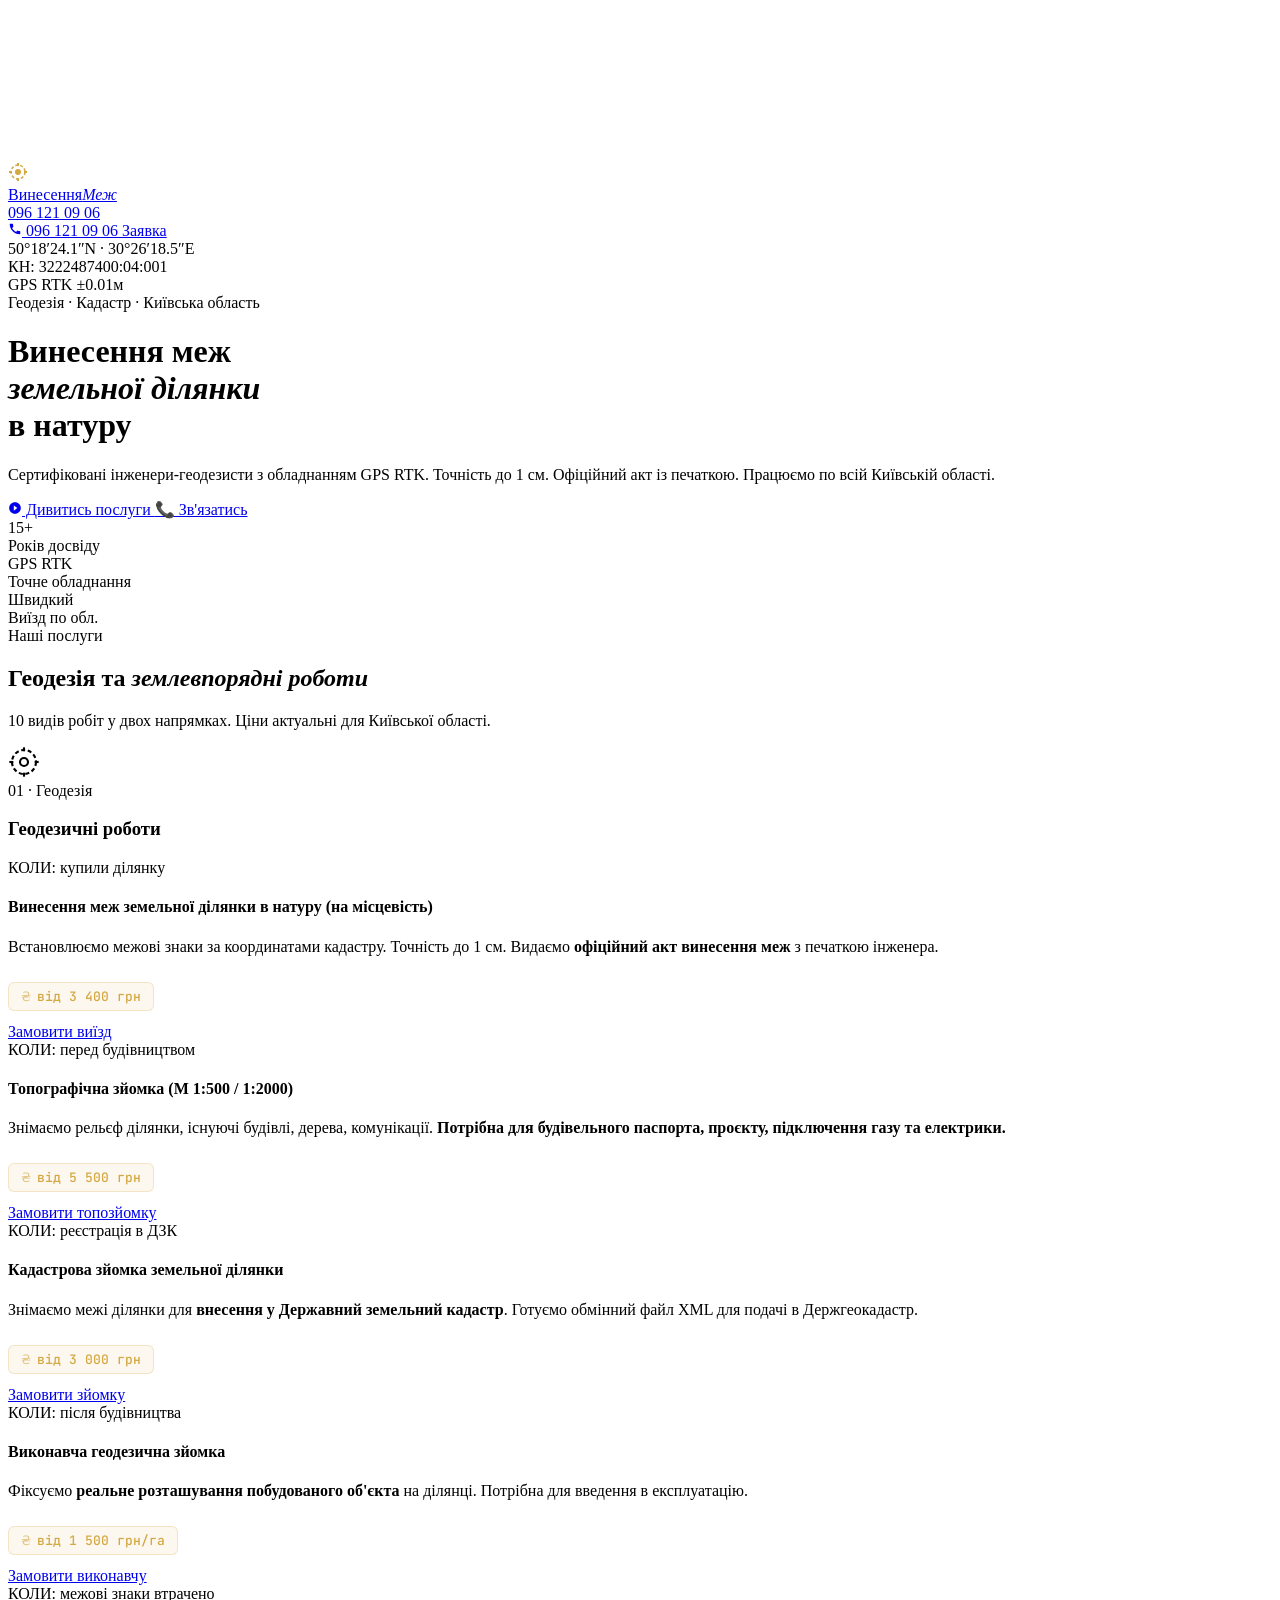
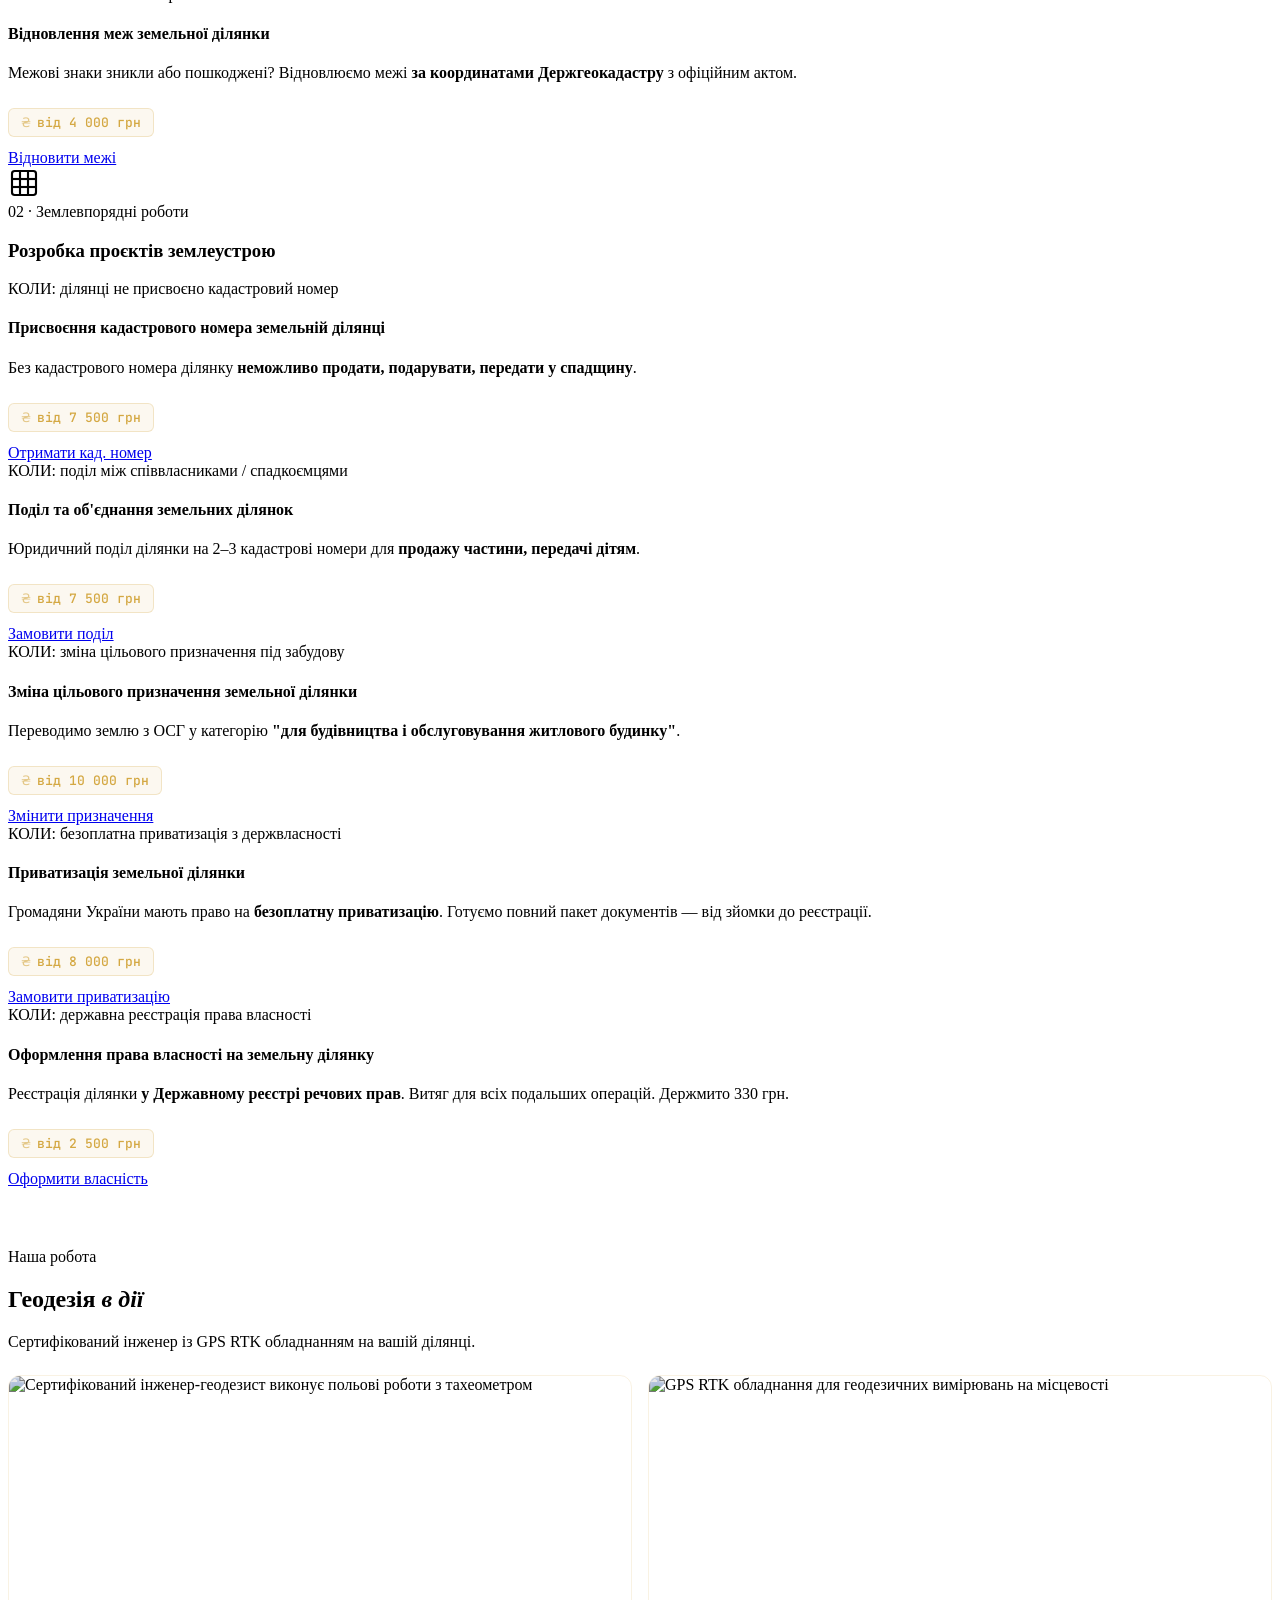
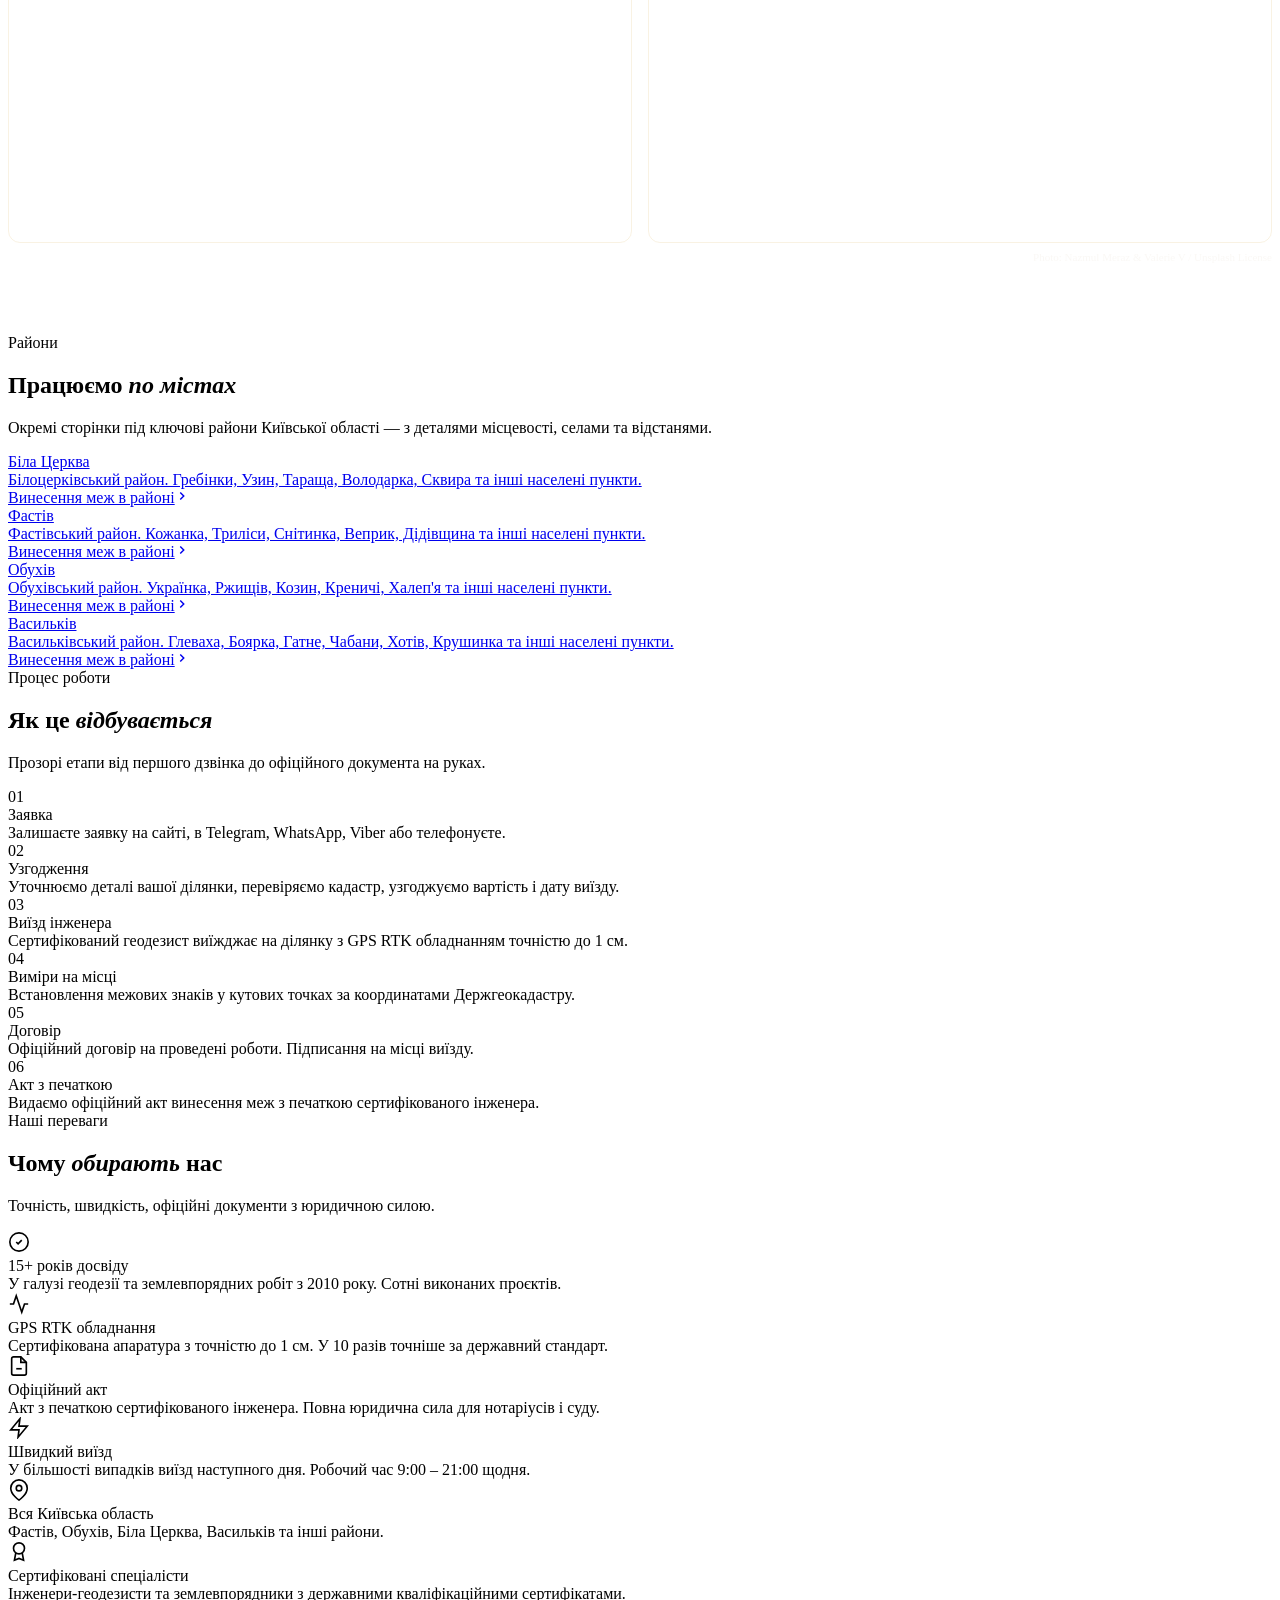
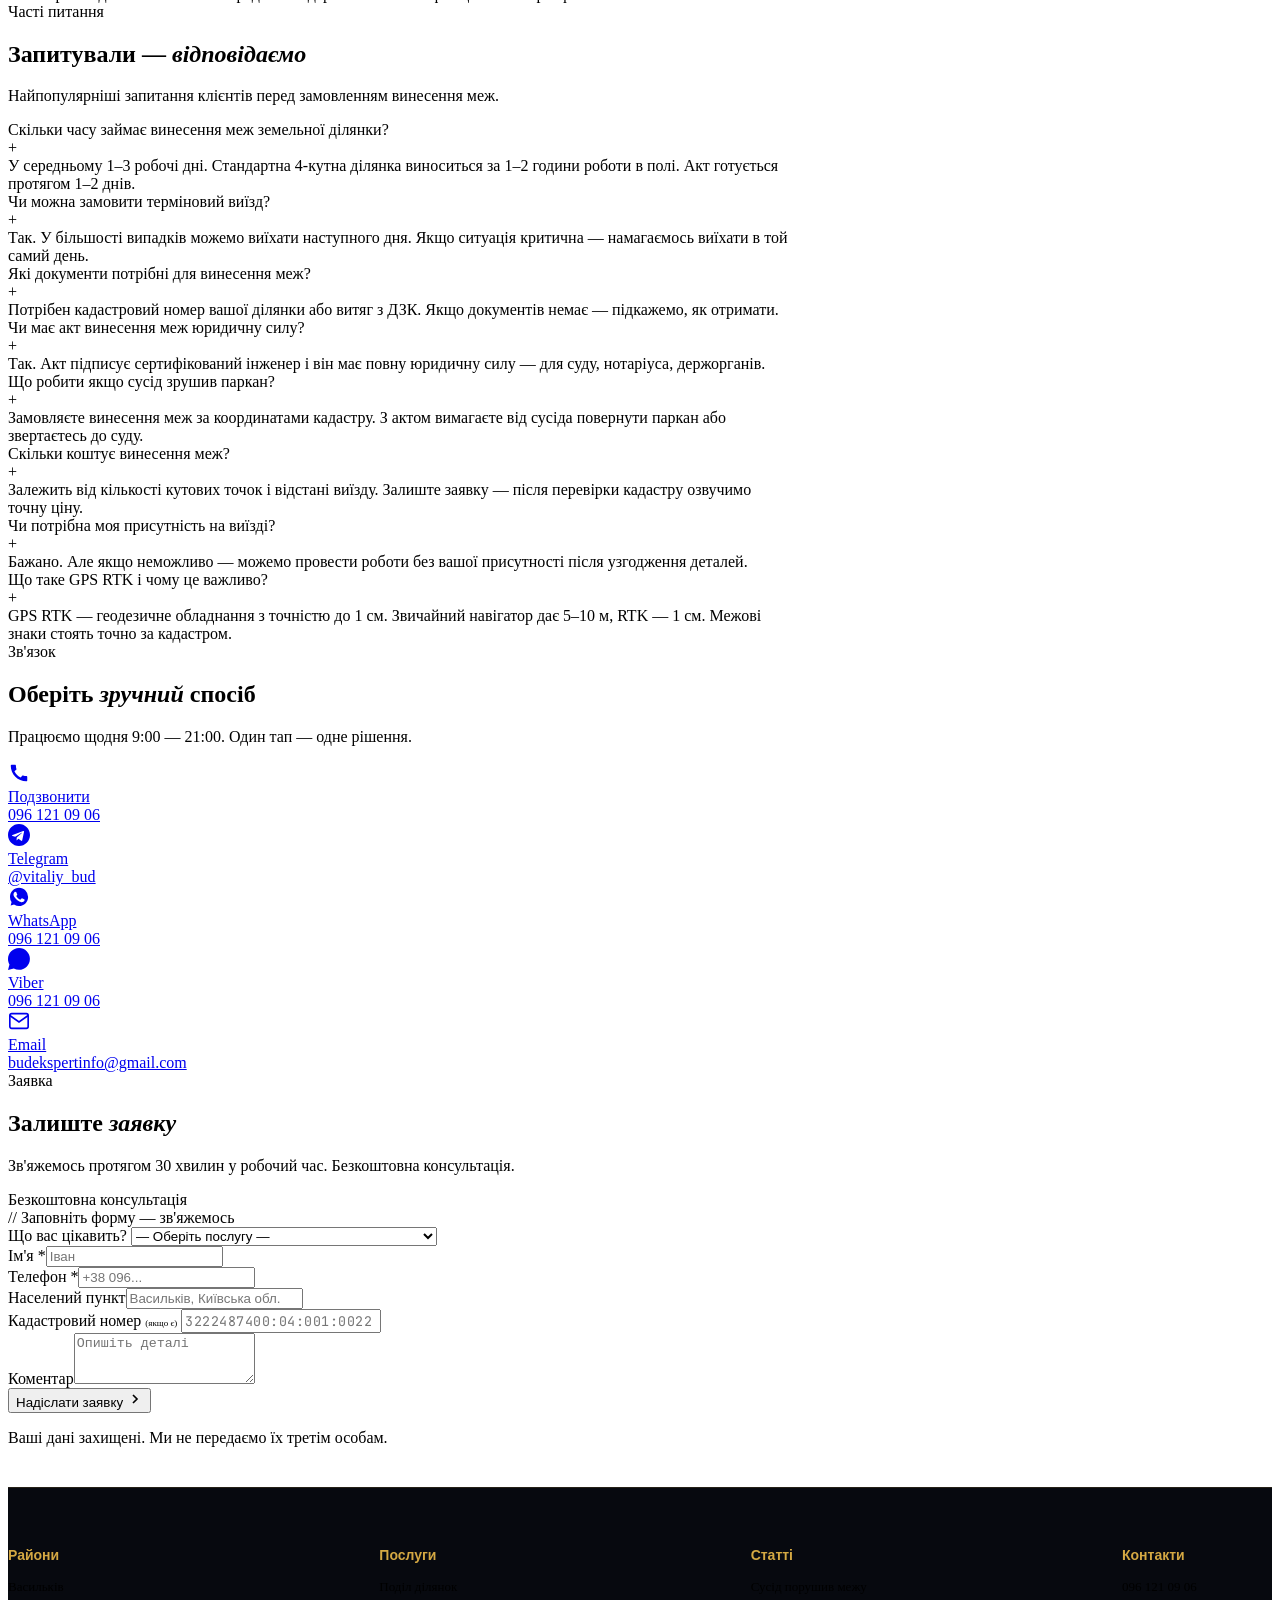
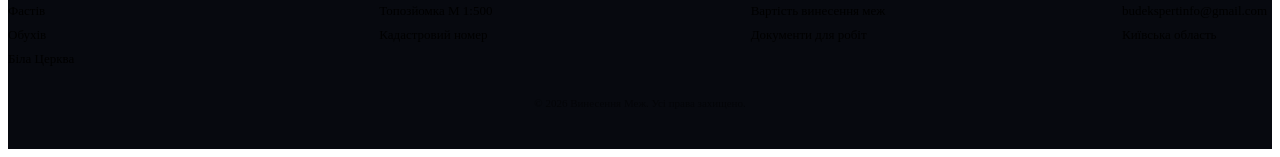
==== commit 1c0ac9b6: "Update index.html" ====
--- a/index.html
+++ b/index.html
@@ -4,27 +4,27 @@
 <meta charset="UTF-8">
 <meta name="viewport" content="width=device-width, initial-scale=1.0">
 
-<title>Винос Меж — геодезія та землевпорядкування у Київській області</title>
-<meta name="description" content="Винос меж земельної ділянки в натуру, топозйомка, кадастровий номер, поділ ділянки, зміна цільового призначення. Київська область. ☎ 096 121 09 06">
-<meta name="keywords" content="винос меж, винесення меж в натуру, межування, топографічна зйомка, кадастрова зйомка, виконавча зйомка, відновлення межових знаків, кадастровий номер, поділ ділянки, об'єднання ділянок, зміна цільового призначення, приватизація землі, Київська область, Васильків, Бориспіль, Фастів, Біла Церква, Обухів, Бровари, Буча, Вишгород, Ірпінь">
+<title>Винесення Меж — геодезія та землевпорядні роботи у Київській області</title>
+<meta name="description" content="Винесення меж земельної ділянки в натуру, топозйомка М 1:500, присвоєння кадастрового номера, поділ ділянки. Київська область. ☎ 096 121 09 06">
+<meta name="keywords" content="винесення меж, винос меж, встановлення межових знаків, топографічна зйомка, кадастрова зйомка, виконавча зйомка, відновлення меж, кадастровий номер, поділ ділянки, об'єднання ділянок, зміна цільового призначення, приватизація землі, Київська область, Васильків, Бориспіль, Фастів, Біла Церква, Обухів, Бровари, Буча, Вишгород, Ірпінь">
 <meta name="robots" content="index, follow">
-<meta name="author" content="Винос Меж">
+<meta name="author" content="Винесення Меж">
 <link rel="canonical" href="https://vynosmezh.com.ua/">
 <meta name="theme-color" content="#07090F">
 
 <meta property="og:type" content="website">
-<meta property="og:title" content="Винос Меж — геодезія та землевпорядкування у Київській області">
-<meta property="og:description" content="Винос меж в натуру, топозйомка, кадастр, поділ ділянок. Сертифіковані інженери з GPS RTK. ☎ 096 121 09 06">
+<meta property="og:title" content="Винесення Меж — геодезія та землевпорядні роботи у Київській області">
+<meta property="og:description" content="Винесення меж земельної ділянки в натуру, топозйомка, кадастр, поділ ділянок. Сертифіковані інженери з GPS RTK. ☎ 096 121 09 06">
 <meta property="og:url" content="https://vynosmezh.com.ua/">
 <meta property="og:locale" content="uk_UA">
-<meta property="og:site_name" content="Винос Меж">
+<meta property="og:site_name" content="Винесення Меж">
 
 <script type="application/ld+json">
 {
   "@context": "https://schema.org",
   "@type": "ProfessionalService",
-  "name": "Винос Меж",
-  "description": "Геодезичні роботи та землевпорядкування у Київській області: винос меж, топозйомка, кадастр, поділ ділянок.",
+  "name": "Винесення Меж",
+  "description": "Геодезичні та землевпорядні роботи у Київській області: винесення меж в натуру, топозйомка, кадастр, розробка проєктів землеустрою.",
   "telephone": "+380961210906",
   "email": "budekspertinfo@gmail.com",
   "url": "https://vynosmezh.com.ua/",
@@ -55,10 +55,10 @@
   "@context": "https://schema.org",
   "@type": "FAQPage",
   "mainEntity": [
-    {"@type":"Question","name":"Скільки часу займає винос меж земельної ділянки?","acceptedAnswer":{"@type":"Answer","text":"У середньому 1–3 робочі дні. Стандартна ділянка з 4 кутами виноситься за 1–2 години роботи у полі. Після робіт акт готується протягом 1–2 днів."}},
+    {"@type":"Question","name":"Скільки часу займає винесення меж земельної ділянки?","acceptedAnswer":{"@type":"Answer","text":"У середньому 1–3 робочі дні. Стандартна ділянка з 4 кутами виноситься за 1–2 години роботи у полі. Після робіт акт готується протягом 1–2 днів."}},
     {"@type":"Question","name":"Чи можна замовити терміновий виїзд?","acceptedAnswer":{"@type":"Answer","text":"Так. У більшості випадків можемо виїхати наступного дня після узгодження деталей. Якщо ситуація критична — намагаємось виїхати в той самий день."}},
-    {"@type":"Question","name":"Які документи потрібні для виносу меж?","acceptedAnswer":{"@type":"Answer","text":"Потрібен кадастровий номер вашої ділянки або витяг з Державного земельного кадастру. Якщо документів немає — підкажемо як отримати."}},
-    {"@type":"Question","name":"Чи має акт виносу меж юридичну силу?","acceptedAnswer":{"@type":"Answer","text":"Так. Акт підписує сертифікований інженер-геодезист і він має повну юридичну силу — для суду, нотаріуса, держорганів."}}
+    {"@type":"Question","name":"Які документи потрібні для винесення меж?","acceptedAnswer":{"@type":"Answer","text":"Потрібен кадастровий номер вашої ділянки або витяг з Державного земельного кадастру. Якщо документів немає — підкажемо, як отримати."}},
+    {"@type":"Question","name":"Чи має акт винесення меж юридичну силу?","acceptedAnswer":{"@type":"Answer","text":"Так. Акт підписує сертифікований інженер-геодезист і він має повну юридичну силу — для суду, нотаріуса, держорганів."}}
   ]
 }
 </script>
@@ -66,8 +66,29 @@
 <link rel="preconnect" href="https://fonts.googleapis.com">
 <link rel="preconnect" href="https://fonts.gstatic.com" crossorigin>
 <link href="https://fonts.googleapis.com/css2?family=Playfair+Display:ital,wght@0,800;0,900;1,700;1,800&family=Syne:wght@400;600;700;800&family=JetBrains+Mono:wght@400;500&display=swap" rel="stylesheet">
-
 <link rel="stylesheet" href="assets/styles.css">
+
+<style>
+  .srv-price {
+    display: inline-flex;
+    align-items: center;
+    gap: 6px;
+    font-family: 'JetBrains Mono', monospace;
+    font-size: 13px;
+    font-weight: 500;
+    color: #D4A843;
+    background: rgba(212,168,67,0.08);
+    border: 1px solid rgba(212,168,67,0.25);
+    border-radius: 6px;
+    padding: 5px 12px;
+    margin: 10px 0 12px;
+  }
+  .srv-price::before { content: '₴'; opacity: 0.6; }
+  
+  .success-block { display: none; text-align: center; padding: 2rem 0; }
+  .success-block.active { display: block; }
+  #formBlock.hidden { display: none; }
+</style>
 </head>
 <body>
 
@@ -76,7 +97,6 @@
 
 <div class="page">
 
-<!-- ═════════ HEADER ═════════ -->
 <header>
   <a class="logo" href="/">
     <div class="logo-box">
@@ -90,7 +110,7 @@
       </svg>
     </div>
     <div>
-      <div class="logo-name">Винос<em>Меж</em></div>
+      <div class="logo-name">Винесення<em>Меж</em></div>
       <div class="logo-sub">096 121 09 06</div>
     </div>
   </a>
@@ -103,7 +123,6 @@
   </div>
 </header>
 
-<!-- ═════════ HERO ═════════ -->
 <div class="hero">
   <div class="scan" aria-hidden="true"></div>
   <div class="crn tl" aria-hidden="true"></div>
@@ -116,7 +135,7 @@
 
   <div class="hero-inner">
     <div class="hero-label">Геодезія · Кадастр · Київська область</div>
-    <h1 data-utm="default">Винос меж<br><em>земельної ділянки</em><br>в натуру</h1>
+    <h1 data-utm="default">Винесення меж<br><em>земельної ділянки</em><br>в натуру</h1>
     <p class="hero-desc">Сертифіковані інженери-геодезисти з обладнанням GPS RTK. Точність до 1 см. Офіційний акт із печаткою. Працюємо по всій Київській області.</p>
     <div class="hero-btns">
       <a href="#services" class="btn-gold">
@@ -133,14 +152,12 @@
   </div>
 </div>
 
-<!-- ═════════ ПОСЛУГИ ═════════ -->
 <section id="services">
   <div class="sec-wrap">
     <div class="sec-label">Наші послуги</div>
-    <h2 class="sec-h">Геодезія та <em>землевпорядкування</em></h2>
-    <p class="sec-p">10 видів робіт у двох напрямках: геодезичні виміри у полі та юридичне оформлення землі.</p>
-
-    <!-- Геодезія -->
+    <h2 class="sec-h">Геодезія та <em>землевпорядні роботи</em></h2>
+    <p class="sec-p">10 видів робіт у двох напрямках. Ціни актуальні для Київської області.</p>
+
     <div class="cat-block">
       <div class="cat-header">
         <div class="cat-icon">
@@ -155,61 +172,18 @@
         </div>
         <div>
           <div class="cat-num">01 · Геодезія</div>
-          <h3 class="cat-h">Виміри у полі</h3>
-        </div>
-      </div>
-
+          <h3 class="cat-h">Геодезичні роботи</h3>
+        </div>
+      </div>
       <div class="services-grid">
-
-        <article class="srv">
-          <div class="srv-tag">КОЛИ: купили ділянку</div>
-          <h4 class="srv-title">Винос меж земельної ділянки в натуру</h4>
-          <p class="srv-text">Встановлюємо межові знаки за координатами кадастру. Точність до 1 см. Видаємо <b>офіційний акт винесення меж</b> з печаткою інженера. Це потрібно щоб правильно поставити паркан, не зачепити сусідську землю, уникнути судових спорів.</p>
-          <div class="srv-cta">
-            <a href="#form" class="btn-srv">Замовити винос меж</a>
-          </div>
-        </article>
-
-        <article class="srv">
-          <div class="srv-tag">КОЛИ: перед будівництвом</div>
-          <h4 class="srv-title">Топографічна зйомка (М 1:500, 1:1000, 1:2000, 1:5000)</h4>
-          <p class="srv-text">Знімаємо рельєф ділянки, існуючі будівлі, дерева, комунікації. <b>Потрібна для будівельного паспорта, проекту, підключення газу та електрики.</b> Готуємо креслення у форматах DWG, PDF.</p>
-          <div class="srv-cta">
-            <a href="#form" class="btn-srv">Замовити топозйомку</a>
-          </div>
-        </article>
-
-        <article class="srv">
-          <div class="srv-tag">КОЛИ: оформлення кадастру</div>
-          <h4 class="srv-title">Кадастрова зйомка</h4>
-          <p class="srv-text">Знімаємо межі ділянки для <b>внесення у Державний земельний кадастр</b>. Готуємо обмінний файл XML для подачі в Держгеокадастр. Це основа для отримання кадастрового номера.</p>
-          <div class="srv-cta">
-            <a href="#form" class="btn-srv">Замовити кадастр-зйомку</a>
-          </div>
-        </article>
-
-        <article class="srv">
-          <div class="srv-tag">КОЛИ: після будівництва</div>
-          <h4 class="srv-title">Виконавча геодезична зйомка</h4>
-          <p class="srv-text">Фіксуємо <b>реальне розташування побудованого об'єкта</b> на ділянці. Виконавча зйомка потрібна для введення в експлуатацію, отримання документів на новобудову.</p>
-          <div class="srv-cta">
-            <a href="#form" class="btn-srv">Замовити виконавчу</a>
-          </div>
-        </article>
-
-        <article class="srv">
-          <div class="srv-tag">КОЛИ: межі стерлись</div>
-          <h4 class="srv-title">Відновлення межових знаків</h4>
-          <p class="srv-text">Старі стовпчики зникли, сусід зрушив паркан, межа втрачена? Відновлюємо межові знаки <b>за координатами з кадастру</b>. Захищає від конфліктів із сусідами і судових позовів.</p>
-          <div class="srv-cta">
-            <a href="#form" class="btn-srv">Відновити межі</a>
-          </div>
-        </article>
-
-      </div>
-    </div>
-
-    <!-- Землевпорядкування -->
+        <article class="srv"><div class="srv-tag">КОЛИ: купили ділянку</div><h4 class="srv-title">Винесення меж земельної ділянки в натуру (на місцевість)</h4><p class="srv-text">Встановлюємо межові знаки за координатами кадастру. Точність до 1 см. Видаємо <b>офіційний акт винесення меж</b> з печаткою інженера.</p><div class="srv-price">від 3 400 грн</div><div class="srv-cta"><a href="#form" class="btn-srv">Замовити виїзд</a></div></article>
+        <article class="srv"><div class="srv-tag">КОЛИ: перед будівництвом</div><h4 class="srv-title">Топографічна зйомка (М 1:500 / 1:2000)</h4><p class="srv-text">Знімаємо рельєф ділянки, існуючі будівлі, дерева, комунікації. <b>Потрібна для будівельного паспорта, проєкту, підключення газу та електрики.</b></p><div class="srv-price">від 5 500 грн</div><div class="srv-cta"><a href="#form" class="btn-srv">Замовити топозйомку</a></div></article>
+        <article class="srv"><div class="srv-tag">КОЛИ: реєстрація в ДЗК</div><h4 class="srv-title">Кадастрова зйомка земельної ділянки</h4><p class="srv-text">Знімаємо межі ділянки для <b>внесення у Державний земельний кадастр</b>. Готуємо обмінний файл XML для подачі в Держгеокадастр.</p><div class="srv-price">від 3 000 грн</div><div class="srv-cta"><a href="#form" class="btn-srv">Замовити зйомку</a></div></article>
+        <article class="srv"><div class="srv-tag">КОЛИ: після будівництва</div><h4 class="srv-title">Виконавча геодезична зйомка</h4><p class="srv-text">Фіксуємо <b>реальне розташування побудованого об'єкта</b> на ділянці. Потрібна для введення в експлуатацію.</p><div class="srv-price">від 1 500 грн/га</div><div class="srv-cta"><a href="#form" class="btn-srv">Замовити виконавчу</a></div></article>
+        <article class="srv"><div class="srv-tag">КОЛИ: межові знаки втрачено</div><h4 class="srv-title">Відновлення меж земельної ділянки</h4><p class="srv-text">Межові знаки зникли або пошкоджені? Відновлюємо межі <b>за координатами Держгеокадастру</b> з офіційним актом.</p><div class="srv-price">від 4 000 грн</div><div class="srv-cta"><a href="#form" class="btn-srv">Відновити межі</a></div></article>
+      </div>
+    </div>
+
     <div class="cat-block">
       <div class="cat-header">
         <div class="cat-icon">
@@ -222,64 +196,38 @@
           </svg>
         </div>
         <div>
-          <div class="cat-num">02 · Землевпорядкування</div>
-          <h3 class="cat-h">Юридичне оформлення</h3>
-        </div>
-      </div>
-
+          <div class="cat-num">02 · Землевпорядні роботи</div>
+          <h3 class="cat-h">Розробка проєктів землеустрою</h3>
+        </div>
+      </div>
       <div class="services-grid">
-
-        <article class="srv">
-          <div class="srv-tag">КОЛИ: ділянка без кадастру</div>
-          <h4 class="srv-title">Присвоєння кадастрового номера</h4>
-          <p class="srv-text">Без кадастрового номера ділянку <b>неможливо продати, подарувати, передати у спадщину</b>. Готуємо повний пакет документів для внесення у Державний земельний кадастр.</p>
-          <div class="srv-cta">
-            <a href="#form" class="btn-srv">Отримати кад. номер</a>
-          </div>
-        </article>
-
-        <article class="srv">
-          <div class="srv-tag">КОЛИ: поділ між власниками</div>
-          <h4 class="srv-title">Поділ та об'єднання земельних ділянок</h4>
-          <p class="srv-text">Юридичний поділ ділянки на 2–3 кадастрові номери — для <b>продажу частини, передачі дітям, оформлення часток</b>. Або навпаки — об'єднання сусідніх ділянок в одну.</p>
-          <div class="srv-cta">
-            <a href="#form" class="btn-srv">Замовити поділ</a>
-          </div>
-        </article>
-
-        <article class="srv">
-          <div class="srv-tag">КОЛИ: хочете будувати</div>
-          <h4 class="srv-title">Зміна цільового призначення</h4>
-          <p class="srv-text">Маєте сільгоспділянку (для ОСГ, для ведення садівництва), а хочете <b>збудувати житловий будинок</b>? Переводимо землю в категорію "для будівництва і обслуговування житлового будинку".</p>
-          <div class="srv-cta">
-            <a href="#form" class="btn-srv">Змінити цільове</a>
-          </div>
-        </article>
-
-        <article class="srv">
-          <div class="srv-tag">КОЛИ: безкоштовно від держави</div>
-          <h4 class="srv-title">Приватизація земельної ділянки</h4>
-          <p class="srv-text">Громадяни України мають право на <b>безоплатну приватизацію</b>: для будівництва, ведення особистого селянського господарства, садівництва. Готуємо повний пакет документів.</p>
-          <div class="srv-cta">
-            <a href="#form" class="btn-srv">Замовити приватизацію</a>
-          </div>
-        </article>
-
-        <article class="srv">
-          <div class="srv-tag">КОЛИ: оформляєте власність</div>
-          <h4 class="srv-title">Оформлення права власності на землю</h4>
-          <p class="srv-text">Реєстрація земельної ділянки <b>у Державному реєстрі речових прав</b>. Кінцевий етап щоб ділянка офіційно стала вашою — з витягом, який потрібен для всіх подальших операцій.</p>
-          <div class="srv-cta">
-            <a href="#form" class="btn-srv">Оформити власність</a>
-          </div>
-        </article>
-
-      </div>
-    </div>
-  </div>
-</section>
-
-<!-- ═════════ РАЙОНИ ═════════ -->
+        <article class="srv"><div class="srv-tag">КОЛИ: ділянці не присвоєно кадастровий номер</div><h4 class="srv-title">Присвоєння кадастрового номера земельній ділянці</h4><p class="srv-text">Без кадастрового номера ділянку <b>неможливо продати, подарувати, передати у спадщину</b>.</p><div class="srv-price">від 7 500 грн</div><div class="srv-cta"><a href="#form" class="btn-srv">Отримати кад. номер</a></div></article>
+        <article class="srv"><div class="srv-tag">КОЛИ: поділ між співвласниками / спадкоємцями</div><h4 class="srv-title">Поділ та об'єднання земельних ділянок</h4><p class="srv-text">Юридичний поділ ділянки на 2–3 кадастрові номери для <b>продажу частини, передачі дітям</b>.</p><div class="srv-price">від 7 500 грн</div><div class="srv-cta"><a href="#form" class="btn-srv">Замовити поділ</a></div></article>
+        <article class="srv"><div class="srv-tag">КОЛИ: зміна цільового призначення під забудову</div><h4 class="srv-title">Зміна цільового призначення земельної ділянки</h4><p class="srv-text">Переводимо землю з ОСГ у категорію <b>"для будівництва і обслуговування житлового будинку"</b>.</p><div class="srv-price">від 10 000 грн</div><div class="srv-cta"><a href="#form" class="btn-srv">Змінити призначення</a></div></article>
+        <article class="srv"><div class="srv-tag">КОЛИ: безоплатна приватизація з держвласності</div><h4 class="srv-title">Приватизація земельної ділянки</h4><p class="srv-text">Громадяни України мають право на <b>безоплатну приватизацію</b>. Готуємо повний пакет документів — від зйомки до реєстрації.</p><div class="srv-price">від 8 000 грн</div><div class="srv-cta"><a href="#form" class="btn-srv">Замовити приватизацію</a></div></article>
+        <article class="srv"><div class="srv-tag">КОЛИ: державна реєстрація права власності</div><h4 class="srv-title">Оформлення права власності на земельну ділянку</h4><p class="srv-text">Реєстрація ділянки <b>у Державному реєстрі речових прав</b>. Витяг для всіх подальших операцій. Держмито 330 грн.</p><div class="srv-price">від 2 500 грн</div><div class="srv-cta"><a href="#form" class="btn-srv">Оформити власність</a></div></article>
+      </div>
+    </div>
+  </div>
+</section>
+
+<section id="photos" style="padding: 60px 0;">
+  <div class="sec-wrap">
+    <div class="sec-label">Наша робота</div>
+    <h2 class="sec-h">Геодезія <em>в дії</em></h2>
+    <p class="sec-p">Сертифікований інженер із GPS RTK обладнанням на вашій ділянці.</p>
+    <div style="display:grid; grid-template-columns:repeat(auto-fit,minmax(280px,1fr)); gap:16px; margin-top:24px;">
+      <div style="border-radius:12px; overflow:hidden; border:1px solid rgba(212,168,67,0.15); aspect-ratio:4/3;">
+        <img src="https://images.unsplash.com/photo-1766830110938-0ea8a6d78ecb?w=800&auto=format&fit=crop&q=80" alt="Сертифікований інженер-геодезист виконує польові роботи з тахеометром" loading="lazy" width="800" height="600" style="width:100%; height:100%; object-fit:cover; display:block; filter:brightness(0.9);">
+      </div>
+      <div style="border-radius:12px; overflow:hidden; border:1px solid rgba(212,168,67,0.15); aspect-ratio:4/3;">
+        <img src="https://images.unsplash.com/photo-1628158088936-68ccaaa400dc?w=800&auto=format&fit=crop&q=80" alt="GPS RTK обладнання для геодезичних вимірювань на місцевості" loading="lazy" width="800" height="600" style="width:100%; height:100%; object-fit:cover; display:block; filter:brightness(0.9);">
+      </div>
+    </div>
+    <p style="font-size:11px; color:rgba(237,232,223,0.3); text-align:right; margin-top:8px;">Photo: Nazmul Meraz &amp; Valerie V / Unsplash License</p>
+  </div>
+</section>
+
 <section id="regions">
   <div class="sec-wrap">
     <div class="sec-label">Райони</div>
@@ -290,362 +238,215 @@
       <a href="bila-cerkva.html" class="reg">
         <div class="reg-name">Біла Церква</div>
         <div class="reg-text">Білоцерківський район. Гребінки, Узин, Тараща, Володарка, Сквира та інші населені пункти.</div>
-        <div class="reg-arrow">
-          <span>Винос меж в районі</span>
-          <svg width="14" height="14" viewBox="0 0 24 24" fill="none" stroke="currentColor" stroke-width="2.5" aria-hidden="true"><polyline points="9 18 15 12 9 6"/></svg>
-        </div>
+        <div class="reg-arrow"><span>Винесення меж в районі</span><svg width="14" height="14" viewBox="0 0 24 24" fill="none" stroke="currentColor" stroke-width="2.5" aria-hidden="true"><polyline points="9 18 15 12 9 6"/></svg></div>
       </a>
       <a href="fastiv.html" class="reg">
         <div class="reg-name">Фастів</div>
         <div class="reg-text">Фастівський район. Кожанка, Триліси, Снітинка, Веприк, Дідівщина та інші населені пункти.</div>
-        <div class="reg-arrow">
-          <span>Винос меж в районі</span>
-          <svg width="14" height="14" viewBox="0 0 24 24" fill="none" stroke="currentColor" stroke-width="2.5" aria-hidden="true"><polyline points="9 18 15 12 9 6"/></svg>
-        </div>
+        <div class="reg-arrow"><span>Винесення меж в районі</span><svg width="14" height="14" viewBox="0 0 24 24" fill="none" stroke="currentColor" stroke-width="2.5" aria-hidden="true"><polyline points="9 18 15 12 9 6"/></svg></div>
       </a>
       <a href="obukhiv.html" class="reg">
         <div class="reg-name">Обухів</div>
         <div class="reg-text">Обухівський район. Українка, Ржищів, Козин, Креничі, Халеп'я та інші населені пункти.</div>
-        <div class="reg-arrow">
-          <span>Винос меж в районі</span>
-          <svg width="14" height="14" viewBox="0 0 24 24" fill="none" stroke="currentColor" stroke-width="2.5" aria-hidden="true"><polyline points="9 18 15 12 9 6"/></svg>
-        </div>
+        <div class="reg-arrow"><span>Винесення меж в районі</span><svg width="14" height="14" viewBox="0 0 24 24" fill="none" stroke="currentColor" stroke-width="2.5" aria-hidden="true"><polyline points="9 18 15 12 9 6"/></svg></div>
       </a>
-    </div>
-  </div>
-</section>
-
-<!-- ═════════ ЯК МИ ПРАЦЮЄМО ═════════ -->
+      <a href="vasylkiv.html" class="reg">
+        <div class="reg-name">Васильків</div>
+        <div class="reg-text">Васильківський район. Глеваха, Боярка, Гатне, Чабани, Хотів, Крушинка та інші населені пункти.</div>
+        <div class="reg-arrow"><span>Винесення меж в районі</span><svg width="14" height="14" viewBox="0 0 24 24" fill="none" stroke="currentColor" stroke-width="2.5" aria-hidden="true"><polyline points="9 18 15 12 9 6"/></svg></div>
+      </a>
+    </div>
+  </div>
+</section>
+
 <section id="process">
   <div class="sec-wrap">
     <div class="sec-label">Процес роботи</div>
     <h2 class="sec-h">Як це <em>відбувається</em></h2>
     <p class="sec-p">Прозорі етапи від першого дзвінка до офіційного документа на руках.</p>
-
     <div class="proc-grid">
-      <div class="proc">
-        <div class="proc-num">01</div>
-        <div class="proc-title">Заявка</div>
-        <div class="proc-desc">Залишаєте заявку на сайті, в Telegram, WhatsApp, Viber або телефонуєте.</div>
-      </div>
-      <div class="proc">
-        <div class="proc-num">02</div>
-        <div class="proc-title">Узгодження</div>
-        <div class="proc-desc">Уточнюємо деталі вашої ділянки, перевіряємо кадастр, узгоджуємо вартість і дату виїзду.</div>
-      </div>
-      <div class="proc">
-        <div class="proc-num">03</div>
-        <div class="proc-title">Виїзд інженера</div>
-        <div class="proc-desc">Сертифікований геодезист виїжджає на ділянку з GPS RTK обладнанням точністю до 1 см.</div>
-      </div>
-      <div class="proc">
-        <div class="proc-num">04</div>
-        <div class="proc-title">Виміри на місці</div>
-        <div class="proc-desc">Встановлення межових знаків у кутових точках за координатами Держгеокадастру.</div>
-      </div>
-      <div class="proc">
-        <div class="proc-num">05</div>
-        <div class="proc-title">Договір</div>
-        <div class="proc-desc">Офіційний договір на проведені роботи. Підписання на місці виїзду.</div>
-      </div>
-      <div class="proc">
-        <div class="proc-num">06</div>
-        <div class="proc-title">Акт з печаткою</div>
-        <div class="proc-desc">Видаємо офіційний акт винесення меж з печаткою сертифікованого інженера. Має юридичну силу.</div>
-      </div>
-    </div>
-  </div>
-</section>
-
-<!-- ═════════ ЧОМУ МИ ═════════ -->
+      <div class="proc"><div class="proc-num">01</div><div class="proc-title">Заявка</div><div class="proc-desc">Залишаєте заявку на сайті, в Telegram, WhatsApp, Viber або телефонуєте.</div></div>
+      <div class="proc"><div class="proc-num">02</div><div class="proc-title">Узгодження</div><div class="proc-desc">Уточнюємо деталі вашої ділянки, перевіряємо кадастр, узгоджуємо вартість і дату виїзду.</div></div>
+      <div class="proc"><div class="proc-num">03</div><div class="proc-title">Виїзд інженера</div><div class="proc-desc">Сертифікований геодезист виїжджає на ділянку з GPS RTK обладнанням точністю до 1 см.</div></div>
+      <div class="proc"><div class="proc-num">04</div><div class="proc-title">Виміри на місці</div><div class="proc-desc">Встановлення межових знаків у кутових точках за координатами Держгеокадастру.</div></div>
+      <div class="proc"><div class="proc-num">05</div><div class="proc-title">Договір</div><div class="proc-desc">Офіційний договір на проведені роботи. Підписання на місці виїзду.</div></div>
+      <div class="proc"><div class="proc-num">06</div><div class="proc-title">Акт з печаткою</div><div class="proc-desc">Видаємо офіційний акт винесення меж з печаткою сертифікованого інженера.</div></div>
+    </div>
+  </div>
+</section>
+
 <section id="trust">
   <div class="sec-wrap">
     <div class="sec-label">Наші переваги</div>
     <h2 class="sec-h">Чому <em>обирають</em> нас</h2>
     <p class="sec-p">Точність, швидкість, офіційні документи з юридичною силою.</p>
-
     <div class="trust-grid">
-      <div class="trust-card">
-        <div class="trust-ico"><svg width="22" height="22" viewBox="0 0 24 24" fill="none" stroke="currentColor" stroke-width="1.8" aria-hidden="true"><circle cx="12" cy="12" r="10"/><polyline points="9 12 11 14 15 10"/></svg></div>
-        <div class="trust-title">15+ років досвіду</div>
-        <div class="trust-text">У галузі геодезії та землевпорядкування з 2010 року. Сотні виконаних проектів по Київській області.</div>
-      </div>
-      <div class="trust-card">
-        <div class="trust-ico"><svg width="22" height="22" viewBox="0 0 24 24" fill="none" stroke="currentColor" stroke-width="1.8" aria-hidden="true"><path d="M22 12h-4l-3 9L9 3l-3 9H2"/></svg></div>
-        <div class="trust-title">GPS RTK обладнання</div>
-        <div class="trust-text">Сертифікована геодезична апаратура з точністю до 1 см. У 10 разів точніше за державний стандарт.</div>
-      </div>
-      <div class="trust-card">
-        <div class="trust-ico"><svg width="22" height="22" viewBox="0 0 24 24" fill="none" stroke="currentColor" stroke-width="1.8" aria-hidden="true"><path d="M14 2H6a2 2 0 0 0-2 2v16a2 2 0 0 0 2 2h12a2 2 0 0 0 2-2V8z"/><polyline points="14 2 14 8 20 8"/><line x1="9" y1="15" x2="15" y2="15"/></svg></div>
-        <div class="trust-title">Офіційний акт</div>
-        <div class="trust-text">Акт винесення меж з печаткою сертифікованого інженера. Повна юридична сила для нотаріусів і суду.</div>
-      </div>
-      <div class="trust-card">
-        <div class="trust-ico"><svg width="22" height="22" viewBox="0 0 24 24" fill="none" stroke="currentColor" stroke-width="1.8" aria-hidden="true"><polygon points="13 2 3 14 12 14 11 22 21 10 12 10 13 2"/></svg></div>
-        <div class="trust-title">Швидкий виїзд</div>
-        <div class="trust-text">У більшості випадків виїзд наступного дня після узгодження. Робочий час 9:00 – 21:00 щодня.</div>
-      </div>
-      <div class="trust-card">
-        <div class="trust-ico"><svg width="22" height="22" viewBox="0 0 24 24" fill="none" stroke="currentColor" stroke-width="1.8" aria-hidden="true"><path d="M21 10c0 7-9 13-9 13s-9-6-9-13a9 9 0 0 1 18 0z"/><circle cx="12" cy="10" r="3"/></svg></div>
-        <div class="trust-title">Вся Київська область</div>
-        <div class="trust-text">Працюємо з Васильковом, Бориспілем, Білою Церквою, Фастовом, Обуховом, Бучею, Броварями.</div>
-      </div>
-      <div class="trust-card">
-        <div class="trust-ico"><svg width="22" height="22" viewBox="0 0 24 24" fill="none" stroke="currentColor" stroke-width="1.8" aria-hidden="true"><circle cx="12" cy="8" r="6"/><path d="M15.5 13l1.5 8-5-2-5 2 1.5-8"/></svg></div>
-        <div class="trust-title">Сертифіковані спеціалісти</div>
-        <div class="trust-text">Інженери-геодезисти та землевпорядники з державними кваліфікаційними сертифікатами.</div>
-      </div>
-    </div>
-  </div>
-</section>
-
-<!-- ═════════ FAQ ═════════ -->
+      <div class="trust-card"><div class="trust-ico"><svg width="22" height="22" viewBox="0 0 24 24" fill="none" stroke="currentColor" stroke-width="1.8"><circle cx="12" cy="12" r="10"/><polyline points="9 12 11 14 15 10"/></svg></div><div class="trust-title">15+ років досвіду</div><div class="trust-text">У галузі геодезії та землевпорядних робіт з 2010 року. Сотні виконаних проєктів.</div></div>
+      <div class="trust-card"><div class="trust-ico"><svg width="22" height="22" viewBox="0 0 24 24" fill="none" stroke="currentColor" stroke-width="1.8"><path d="M22 12h-4l-3 9L9 3l-3 9H2"/></svg></div><div class="trust-title">GPS RTK обладнання</div><div class="trust-text">Сертифікована апаратура з точністю до 1 см. У 10 разів точніше за державний стандарт.</div></div>
+      <div class="trust-card"><div class="trust-ico"><svg width="22" height="22" viewBox="0 0 24 24" fill="none" stroke="currentColor" stroke-width="1.8"><path d="M14 2H6a2 2 0 0 0-2 2v16a2 2 0 0 0 2 2h12a2 2 0 0 0 2-2V8z"/><polyline points="14 2 14 8 20 8"/><line x1="9" y1="15" x2="15" y2="15"/></svg></div><div class="trust-title">Офіційний акт</div><div class="trust-text">Акт з печаткою сертифікованого інженера. Повна юридична сила для нотаріусів і суду.</div></div>
+      <div class="trust-card"><div class="trust-ico"><svg width="22" height="22" viewBox="0 0 24 24" fill="none" stroke="currentColor" stroke-width="1.8"><polygon points="13 2 3 14 12 14 11 22 21 10 12 10 13 2"/></svg></div><div class="trust-title">Швидкий виїзд</div><div class="trust-text">У більшості випадків виїзд наступного дня. Робочий час 9:00 – 21:00 щодня.</div></div>
+      <div class="trust-card"><div class="trust-ico"><svg width="22" height="22" viewBox="0 0 24 24" fill="none" stroke="currentColor" stroke-width="1.8"><path d="M21 10c0 7-9 13-9 13s-9-6-9-13a9 9 0 0 1 18 0z"/><circle cx="12" cy="10" r="3"/></svg></div><div class="trust-title">Вся Київська область</div><div class="trust-text">Фастів, Обухів, Біла Церква, Васильків та інші райони.</div></div>
+      <div class="trust-card"><div class="trust-ico"><svg width="22" height="22" viewBox="0 0 24 24" fill="none" stroke="currentColor" stroke-width="1.8"><circle cx="12" cy="8" r="6"/><path d="M15.5 13l1.5 8-5-2-5 2 1.5-8"/></svg></div><div class="trust-title">Сертифіковані спеціалісти</div><div class="trust-text">Інженери-геодезисти та землевпорядники з державними кваліфікаційними сертифікатами.</div></div>
+    </div>
+  </div>
+</section>
+
 <section id="faq">
   <div class="sec-wrap" style="max-width:780px;">
     <div class="sec-label">Часті питання</div>
     <h2 class="sec-h">Запитували — <em>відповідаємо</em></h2>
-    <p class="sec-p">Найпопулярніші запитання клієнтів перед замовленням виносу меж.</p>
-
+    <p class="sec-p">Найпопулярніші запитання клієнтів перед замовленням винесення меж.</p>
     <div class="faq-list">
-      <div class="faq" onclick="toggleFaq(this)">
-        <div class="faq-q">
-          Скільки часу займає винос меж земельної ділянки?
-          <div class="faq-q-icon">+</div>
-        </div>
-        <div class="faq-a">У середньому 1–3 робочі дні. Стандартна 4-кутна ділянка виноситься за 1–2 години роботи в полі. Якщо ділянка велика або має складну форму — може зайняти повний день. Після робіт акт готується протягом 1–2 днів.</div>
-      </div>
-      <div class="faq" onclick="toggleFaq(this)">
-        <div class="faq-q">
-          Чи можна замовити терміновий виїзд?
-          <div class="faq-q-icon">+</div>
-        </div>
-        <div class="faq-a">Так. У більшості випадків можемо виїхати наступного дня після узгодження деталей. Якщо ситуація критична (наприклад, нотаріус) — намагаємось знайти можливість виїхати в той самий день.</div>
-      </div>
-      <div class="faq" onclick="toggleFaq(this)">
-        <div class="faq-q">
-          Які документи потрібні для виносу меж?
-          <div class="faq-q-icon">+</div>
-        </div>
-        <div class="faq-a">Потрібен кадастровий номер вашої ділянки або витяг з Державного земельного кадастру. Якщо документів немає — підкажемо як їх отримати. Бажано мати під рукою свідоцтво про право власності.</div>
-      </div>
-      <div class="faq" onclick="toggleFaq(this)">
-        <div class="faq-q">
-          Чи має акт виносу меж юридичну силу?
-          <div class="faq-q-icon">+</div>
-        </div>
-        <div class="faq-a">Так. Акт підписує сертифікований інженер-геодезист і він має повну юридичну силу — для суду, нотаріуса, державних органів. Це офіційний документ.</div>
-      </div>
-      <div class="faq" onclick="toggleFaq(this)">
-        <div class="faq-q">
-          Що робити якщо сусід зрушив паркан?
-          <div class="faq-q-icon">+</div>
-        </div>
-        <div class="faq-a">Замовляєте у нас винос меж за координатами кадастру. Геодезист встановлює правильні межі і видає акт. З актом ви можете вимагати від сусіда повернути паркан на місце, а у разі відмови — звернутись до суду.</div>
-      </div>
-      <div class="faq" onclick="toggleFaq(this)">
-        <div class="faq-q">
-          Скільки коштує винос меж?
-          <div class="faq-q-icon">+</div>
-        </div>
-        <div class="faq-a">Вартість залежить від кількості кутових точок ділянки, відстані виїзду і складності місцевості. Залиште заявку — після перевірки кадастру озвучимо точну ціну. Безкоштовна консультація.</div>
-      </div>
-      <div class="faq" onclick="toggleFaq(this)">
-        <div class="faq-q">
-          Чи потрібна моя присутність на виїзді?
-          <div class="faq-q-icon">+</div>
-        </div>
-        <div class="faq-a">Бажано, особливо при першому виносі меж — щоб ви побачили процес і підписали акт на місці. Але якщо це неможливо — можемо узгодити нюанси заздалегідь і провести роботи без вашої присутності.</div>
-      </div>
-      <div class="faq" onclick="toggleFaq(this)">
-        <div class="faq-q">
-          Що таке GPS RTK і чому це важливо?
-          <div class="faq-q-icon">+</div>
-        </div>
-        <div class="faq-a">GPS RTK — це геодезичне обладнання з точністю до 1 см. Звичайний навігатор у телефоні дає точність 5–10 м, а RTK — 1 см. Це гарантує що межові знаки стоять саме там де їм належить за кадастром.</div>
-      </div>
-    </div>
-  </div>
-</section>
-
-<!-- ═════════ КОНТАКТИ ═════════ -->
+      <div class="faq" onclick="toggleFaq(this)"><div class="faq-q">Скільки часу займає винесення меж земельної ділянки?<div class="faq-q-icon">+</div></div><div class="faq-a">У середньому 1–3 робочі дні. Стандартна 4-кутна ділянка виноситься за 1–2 години роботи в полі. Акт готується протягом 1–2 днів.</div></div>
+      <div class="faq" onclick="toggleFaq(this)"><div class="faq-q">Чи можна замовити терміновий виїзд?<div class="faq-q-icon">+</div></div><div class="faq-a">Так. У більшості випадків можемо виїхати наступного дня. Якщо ситуація критична — намагаємось виїхати в той самий день.</div></div>
+      <div class="faq" onclick="toggleFaq(this)"><div class="faq-q">Які документи потрібні для винесення меж?<div class="faq-q-icon">+</div></div><div class="faq-a">Потрібен кадастровий номер вашої ділянки або витяг з ДЗК. Якщо документів немає — підкажемо, як отримати.</div></div>
+      <div class="faq" onclick="toggleFaq(this)"><div class="faq-q">Чи має акт винесення меж юридичну силу?<div class="faq-q-icon">+</div></div><div class="faq-a">Так. Акт підписує сертифікований інженер і він має повну юридичну силу — для суду, нотаріуса, держорганів.</div></div>
+      <div class="faq" onclick="toggleFaq(this)"><div class="faq-q">Що робити якщо сусід зрушив паркан?<div class="faq-q-icon">+</div></div><div class="faq-a">Замовляєте винесення меж за координатами кадастру. З актом вимагаєте від сусіда повернути паркан або звертаєтесь до суду.</div></div>
+      <div class="faq" onclick="toggleFaq(this)"><div class="faq-q">Скільки коштує винесення меж?<div class="faq-q-icon">+</div></div><div class="faq-a">Залежить від кількості кутових точок і відстані виїзду. Залиште заявку — після перевірки кадастру озвучимо точну ціну.</div></div>
+      <div class="faq" onclick="toggleFaq(this)"><div class="faq-q">Чи потрібна моя присутність на виїзді?<div class="faq-q-icon">+</div></div><div class="faq-a">Бажано. Але якщо неможливо — можемо провести роботи без вашої присутності після узгодження деталей.</div></div>
+      <div class="faq" onclick="toggleFaq(this)"><div class="faq-q">Що таке GPS RTK і чому це важливо?<div class="faq-q-icon">+</div></div><div class="faq-a">GPS RTK — геодезичне обладнання з точністю до 1 см. Звичайний навігатор дає 5–10 м, RTK — 1 см. Межові знаки стоять точно за кадастром.</div></div>
+    </div>
+  </div>
+</section>
+
 <section id="contacts" class="contacts-section">
   <div class="sec-wrap">
     <div class="sec-label">Зв'язок</div>
     <h2 class="sec-h">Оберіть <em>зручний</em> спосіб</h2>
     <p class="sec-p">Працюємо щодня 9:00 — 21:00. Один тап — одне рішення.</p>
-
     <div class="contacts-grid">
-      <a href="tel:+380961210906" class="ch-btn ch-tel" aria-label="Подзвонити">
-        <div class="ch-ico"><svg width="22" height="22" viewBox="0 0 24 24" fill="currentColor" aria-hidden="true"><path d="M20.01 15.38c-1.23 0-2.42-.2-3.53-.56-.35-.12-.74-.03-1.01.24l-1.57 1.97c-2.83-1.35-5.48-3.9-6.89-6.83l1.95-1.66c.27-.28.35-.67.24-1.02-.37-1.11-.56-2.3-.56-3.53 0-.54-.45-.99-.99-.99H4.19C3.65 3 3 3.24 3 3.99 3 13.28 10.73 21 20.01 21c.71 0 .99-.63.99-1.18v-3.45c0-.54-.45-.99-.99-.99z"/></svg></div>
-        <div class="ch-name">Подзвонити</div>
-        <div class="ch-val">096 121 09 06</div>
-      </a>
-      <a href="https://t.me/vitaliy_bud" target="_blank" rel="noopener" class="ch-btn ch-tg" aria-label="Написати в Telegram">
-        <div class="ch-ico"><svg width="22" height="22" viewBox="0 0 24 24" fill="currentColor" aria-hidden="true"><path d="M12 0C5.373 0 0 5.373 0 12s5.373 12 12 12 12-5.373 12-12S18.627 0 12 0zm5.562 8.248l-2.04 9.61c-.15.674-.543.838-1.097.522l-3.02-2.226-1.46 1.4c-.16.16-.296.296-.608.296l.216-3.073 5.594-5.054c.243-.216-.053-.336-.377-.12l-6.916 4.354-2.98-.93c-.648-.203-.66-.648.135-.96l11.636-4.487c.54-.195 1.012.12.917.668z"/></svg></div>
-        <div class="ch-name">Telegram</div>
-        <div class="ch-val">@vitaliy_bud</div>
-      </a>
-      <a href="https://wa.me/380961210906" target="_blank" rel="noopener" class="ch-btn ch-wa" aria-label="Написати в WhatsApp">
-        <div class="ch-ico"><svg width="22" height="22" viewBox="0 0 24 24" fill="currentColor" aria-hidden="true"><path d="M17.472 14.382c-.297-.149-1.758-.867-2.03-.967-.273-.099-.471-.148-.67.15-.197.297-.767.966-.94 1.164-.173.199-.347.223-.644.075-.297-.15-1.255-.463-2.39-1.475-.883-.788-1.48-1.761-1.653-2.059-.173-.297-.018-.458.13-.606.134-.133.298-.347.446-.52.149-.174.198-.298.298-.497.099-.198.05-.371-.025-.52-.075-.149-.669-1.612-.916-2.207-.242-.579-.487-.5-.669-.51-.173-.008-.371-.01-.57-.01-.198 0-.52.074-.792.372-.272.297-1.04 1.016-1.04 2.479 0 1.462 1.065 2.875 1.213 3.074.149.198 2.096 3.2 5.077 4.487.709.306 1.262.489 1.694.625.712.227 1.36.195 1.871.118.571-.085 1.758-.719 2.006-1.413.248-.694.248-1.289.173-1.413-.074-.124-.272-.198-.57-.347m-5.421 7.403h-.004a9.87 9.87 0 0 1-5.031-1.378l-.361-.214-3.741.982.998-3.648-.235-.374a9.86 9.86 0 0 1-1.51-5.26c.001-5.45 4.436-9.884 9.888-9.884 2.64 0 5.122 1.03 6.988 2.898a9.825 9.825 0 0 1 2.893 6.994c-.003 5.45-4.437 9.884-9.885 9.884"/></svg></div>
-        <div class="ch-name">WhatsApp</div>
-        <div class="ch-val">096 121 09 06</div>
-      </a>
-      <a href="viber://chat?number=%2B380961210906" class="ch-btn ch-vb" aria-label="Написати в Viber">
-        <div class="ch-ico"><svg width="22" height="22" viewBox="0 0 24 24" fill="currentColor" aria-hidden="true"><path d="M12 .002C5.373.028 0 5.401 0 12.028c0 2.097.547 4.142 1.588 5.945L0 24l6.305-1.654c1.737.95 3.69 1.448 5.683 1.448h.005c6.554 0 11.89-5.335 11.893-11.893A11.821 11.821 0 0 0 12 .002zm5.562 16.248l-2.04 9.61c-.15.674-.543.838-1.097.522l-3.02-2.226-1.46 1.4c-.16.16-.296.296-.608.296l.216-3.073 5.594-5.054c.243-.216-.053-.336-.377-.12l-6.916 4.354-2.98-.93c-.648-.203-.66-.648.135-.96l11.636-4.487c.54-.195 1.012.12.917.668z"/></svg></div>
-        <div class="ch-name">Viber</div>
-        <div class="ch-val">096 121 09 06</div>
-      </a>
-      <a href="mailto:budekspertinfo@gmail.com" class="ch-btn ch-mail" aria-label="Написати на email">
-        <div class="ch-ico"><svg width="22" height="22" viewBox="0 0 24 24" fill="none" stroke="currentColor" stroke-width="1.8" aria-hidden="true"><path d="M4 4h16c1.1 0 2 .9 2 2v12c0 1.1-.9 2-2 2H4c-1.1 0-2-.9-2-2V6c0-1.1.9-2 2-2z"/><polyline points="22 6 12 13 2 6"/></svg></div>
-        <div class="ch-name">Email</div>
-        <div class="ch-val">budekspertinfo@gmail.com</div>
-      </a>
-    </div>
-  </div>
-</section>
-
-<!-- ═════════ ФОРМА ═════════ -->
+      <a href="tel:+380961210906" class="ch-btn ch-tel"><div class="ch-ico"><svg width="22" height="22" viewBox="0 0 24 24" fill="currentColor"><path d="M20.01 15.38c-1.23 0-2.42-.2-3.53-.56-.35-.12-.74-.03-1.01.24l-1.57 1.97c-2.83-1.35-5.48-3.9-6.89-6.83l1.95-1.66c.27-.28.35-.67.24-1.02-.37-1.11-.56-2.3-.56-3.53 0-.54-.45-.99-.99-.99H4.19C3.65 3 3 3.24 3 3.99 3 13.28 10.73 21 20.01 21c.71 0 .99-.63.99-1.18v-3.45c0-.54-.45-.99-.99-.99z"/></svg></div><div class="ch-name">Подзвонити</div><div class="ch-val">096 121 09 06</div></a>
+      <a href="https://t.me/vitaliy_bud" target="_blank" rel="noopener" class="ch-btn ch-tg"><div class="ch-ico"><svg width="22" height="22" viewBox="0 0 24 24" fill="currentColor"><path d="M12 0C5.373 0 0 5.373 0 12s5.373 12 12 12 12-5.373 12-12S18.627 0 12 0zm5.562 8.248l-2.04 9.61c-.15.674-.543.838-1.097.522l-3.02-2.226-1.46 1.4c-.16.16-.296.296-.608.296l.216-3.073 5.594-5.054c.243-.216-.053-.336-.377-.12l-6.916 4.354-2.98-.93c-.648-.203-.66-.648.135-.96l11.636-4.487c.54-.195 1.012.12.917.668z"/></svg></div><div class="ch-name">Telegram</div><div class="ch-val">@vitaliy_bud</div></a>
+      <a href="https://wa.me/380961210906" target="_blank" rel="noopener" class="ch-btn ch-wa"><div class="ch-ico"><svg width="22" height="22" viewBox="0 0 24 24" fill="currentColor"><path d="M17.472 14.382c-.297-.149-1.758-.867-2.03-.967-.273-.099-.471-.148-.67.15-.197.297-.767.966-.94 1.164-.173.199-.347.223-.644.075-.297-.15-1.255-.463-2.39-1.475-.883-.788-1.48-1.761-1.653-2.059-.173-.297-.018-.458.13-.606.134-.133.298-.347.446-.52.149-.174.198-.298.298-.497.099-.198.05-.371-.025-.52-.075-.149-.669-1.612-.916-2.207-.242-.579-.487-.5-.669-.51-.173-.008-.371-.01-.57-.01-.198 0-.52.074-.792.372-.272.297-1.04 1.016-1.04 2.479 0 1.462 1.065 2.875 1.213 3.074.149.198 2.096 3.2 5.077 4.487.709.306 1.262.489 1.694.625.712.227 1.36.195 1.871.118.571-.085 1.758-.719 2.006-1.413.248-.694.248-1.289.173-1.413-.074-.124-.272-.198-.57-.347m-5.421 7.403h-.004a9.87 9.87 0 0 1-5.031-1.378l-.361-.214-3.741.982.998-3.648-.235-.374a9.86 9.86 0 0 1-1.51-5.26c.001-5.45 4.436-9.884 9.888-9.884 2.64 0 5.122 1.03 6.988 2.898a9.825 9.825 0 0 1 2.893 6.994c-.003 5.45-4.437 9.884-9.885 9.884"/></svg></div><div class="ch-name">WhatsApp</div><div class="ch-val">096 121 09 06</div></a>
+      <a href="viber://chat?number=%2B380961210906" class="ch-btn ch-vb"><div class="ch-ico"><svg width="22" height="22" viewBox="0 0 24 24" fill="currentColor"><path d="M12 .002C5.373.028 0 5.401 0 12.028c0 2.097.547 4.142 1.588 5.945L0 24l6.305-1.654c1.737.95 3.69 1.448 5.683 1.448h.005c6.554 0 11.89-5.335 11.893-11.893A11.821 11.821 0 0 0 12 .002z"/></svg></div><div class="ch-name">Viber</div><div class="ch-val">096 121 09 06</div></a>
+      <a href="mailto:budekspertinfo@gmail.com" class="ch-btn ch-mail"><div class="ch-ico"><svg width="22" height="22" viewBox="0 0 24 24" fill="none" stroke="currentColor" stroke-width="1.8"><path d="M4 4h16c1.1 0 2 .9 2 2v12c0 1.1-.9 2-2 2H4c-1.1 0-2-.9-2-2V6c0-1.1.9-2 2-2z"/><polyline points="22 6 12 13 2 6"/></svg></div><div class="ch-name">Email</div><div class="ch-val">budekspertinfo@gmail.com</div></a>
+    </div>
+  </div>
+</section>
+
 <section id="form" class="form-section">
   <div class="form-wrap">
     <div class="sec-label">Заявка</div>
     <h2 class="sec-h">Залиште <em>заявку</em></h2>
     <p class="sec-p">Зв'яжемось протягом 30 хвилин у робочий час. Безкоштовна консультація.</p>
-
     <div class="fcard">
       <div class="form-h">Безкоштовна консультація</div>
       <div class="form-sub">// Заповніть форму — зв'яжемось</div>
-
       <div id="formBlock">
         <div class="field">
           <label for="fservice">Що вас цікавить?</label>
           <select id="fservice">
             <option value="">— Оберіть послугу —</option>
             <optgroup label="Геодезія">
-              <option>Винос меж земельної ділянки</option>
-              <option>Топографічна зйомка</option>
+              <option>Винесення меж земельної ділянки в натуру</option>
+              <option>Топографічна зйомка М 1:500</option>
               <option>Кадастрова зйомка</option>
               <option>Виконавча зйомка</option>
-              <option>Відновлення межових знаків</option>
+              <option>Відновлення меж земельної ділянки</option>
             </optgroup>
-            <optgroup label="Землевпорядкування">
-              <option>Кадастровий номер</option>
-              <option>Поділ ділянки</option>
-              <option>Об'єднання ділянок</option>
+            <optgroup label="Землевпорядні роботи">
+              <option>Присвоєння кадастрового номера</option>
+              <option>Поділ та об'єднання земельних ділянок</option>
               <option>Зміна цільового призначення</option>
-              <option>Приватизація землі</option>
+              <option>Приватизація земельної ділянки</option>
               <option>Оформлення права власності</option>
             </optgroup>
             <option>Не знаю / потрібна консультація</option>
           </select>
         </div>
-
         <div class="row2">
-          <div class="field">
-            <label for="fname">Ім'я *</label>
-            <input type="text" id="fname" placeholder="Іван" autocomplete="given-name">
-          </div>
-          <div class="field">
-            <label for="fphone">Телефон *</label>
-            <input type="tel" id="fphone" placeholder="+38 096..." autocomplete="tel">
-          </div>
-        </div>
-
-        <div class="field">
-          <label for="fcity">Населений пункт</label>
-          <input type="text" id="fcity" placeholder="Васильків, Київська обл." autocomplete="address-level2">
-        </div>
-
+          <div class="field"><label for="fname">Ім'я *</label><input type="text" id="fname" placeholder="Іван" autocomplete="given-name"></div>
+          <div class="field"><label for="fphone">Телефон *</label><input type="tel" id="fphone" placeholder="+38 096..." autocomplete="tel"></div>
+        </div>
+        <div class="field"><label for="fcity">Населений пункт</label><input type="text" id="fcity" placeholder="Васильків, Київська обл." autocomplete="address-level2"></div>
         <div class="field">
           <label for="fcadnum">Кадастровий номер <span style="color:var(--muted);font-weight:400;font-size:9px;">(якщо є)</span></label>
-          <input
-            type="text" id="fcadnum"
-            placeholder="3222487400:04:001:0022"
-            maxlength="23" inputmode="numeric" autocomplete="off"
-            oninput="formatCadNum(this)"
-            style="font-family:'JetBrains Mono',monospace; letter-spacing:0.5px;"
-          >
-        </div>
-
-        <div class="field">
-          <label for="fcomment">Коментар</label>
-          <textarea id="fcomment" rows="3" placeholder="Опишіть деталі"></textarea>
-        </div>
-
-        <button class="btn-submit" onclick="doSubmit()" type="button">
-          Надіслати заявку
-          <svg width="16" height="16" viewBox="0 0 24 24" fill="none" stroke="currentColor" stroke-width="2.5" aria-hidden="true"><polyline points="9 18 15 12 9 6"/></svg>
-        </button>
-
+          <input type="text" id="fcadnum" placeholder="3222487400:04:001:0022" maxlength="23" inputmode="numeric" autocomplete="off" oninput="formatCadNum(this)" style="font-family:'JetBrains Mono',monospace; letter-spacing:0.5px;">
+        </div>
+        <div class="field"><label for="fcomment">Коментар</label><textarea id="fcomment" rows="3" placeholder="Опишіть деталі"></textarea></div>
+        <button class="btn-submit" onclick="doSubmit()" type="button">Надіслати заявку <svg width="16" height="16" viewBox="0 0 24 24" fill="none" stroke="currentColor" stroke-width="2.5"><polyline points="9 18 15 12 9 6"/></svg></button>
         <p class="privacy">Ваші дані захищені. Ми не передаємо їх третім особам.</p>
       </div>
-
       <div class="success-block" id="successBlock">
         <div class="success-ico">✓</div>
         <div class="success-h">Заявку прийнято!</div>
-        <p class="success-p">Дякуємо. Зв'яжемось з вами найближчим часом. Можете прискорити написавши в Telegram.</p>
-        <a href="tel:+380961210906" class="btn-gold" style="display:flex; margin-bottom:10px;">📞 Зателефонувати зараз</a>
-        <a href="https://t.me/vitaliy_bud" target="_blank" rel="noopener" class="btn-ghost" style="display:flex;">💬 Написати в Telegram</a>
-      </div>
-    </div>
-  </div>
-</section>
-
-<!-- ═════════ FOOTER ═════════ -->
-<footer>
-  <div class="foot-wrap">
-    <div class="foot-block">
-      <div class="foot-logo">Винос<em>Меж</em></div>
-      <div class="foot-desc">Геодезія та землевпорядкування у Київській області з 2010 року. Сертифіковані інженери, GPS RTK обладнання, офіційні документи.</div>
-    </div>
-    <div class="foot-block">
-      <h4>Послуги</h4>
-      <a href="#services">Винос меж в натуру</a>
-      <a href="#services">Топографічна зйомка</a>
-      <a href="#services">Кадастрова зйомка</a>
-      <a href="#services">Кадастровий номер</a>
-      <a href="#services">Поділ ділянки</a>
-      <a href="#services">Зміна цільового</a>
-    </div>
-    <div class="foot-block">
-      <h4>Райони</h4>
-      <a href="bila-cerkva.html">Біла Церква</a>
-      <a href="fastiv.html">Фастів</a>
-      <a href="obukhiv.html">Обухів</a>
-    </div>
-    <div class="foot-block">
-      <h4>Контакти</h4>
-      <a href="tel:+380961210906">📞 096 121 09 06</a>
-      <a href="https://t.me/vitaliy_bud" target="_blank" rel="noopener">💬 @vitaliy_bud</a>
-      <a href="mailto:budekspertinfo@gmail.com">✉ budekspertinfo@gmail.com</a>
-      <p>📍 Київська область</p>
-      <p>🕒 9:00 – 21:00 щодня</p>
-    </div>
-  </div>
-  <div class="foot-copy">© 2026 ВиносМеж · Геодезія та землевпорядкування у Київській області</div>
+        <p class="success-p">Дякуємо. Зв'яжемось найближчим часом.</p>
+        <br>
+        <a href="tel:+380961210906" class="btn-gold" style="display:inline-flex;">Зателефонувати зараз</a>
+      </div>
+    </div>
+  </div>
+</section>
+
+<footer style="padding: 40px 0; background: #07090F; border-top: 1px solid rgba(212,168,67,0.15); margin-top: 40px;">
+  <div class="sec-wrap" style="display: flex; flex-wrap: wrap; gap: 40px; justify-content: space-between; font-size: 13px; color: var(--muted);">
+    <div style="min-width: 150px;">
+      <h4 style="color:#D4A843; margin-bottom: 15px; font-size:14px; font-family:'Syne', sans-serif;">Райони</h4>
+      <a href="vasylkiv.html" style="display:block; color:inherit; text-decoration:none; margin-bottom:8px;">Васильків</a>
+      <a href="fastiv.html" style="display:block; color:inherit; text-decoration:none; margin-bottom:8px;">Фастів</a>
+      <a href="obukhiv.html" style="display:block; color:inherit; text-decoration:none; margin-bottom:8px;">Обухів</a>
+      <a href="bila-cerkva.html" style="display:block; color:inherit; text-decoration:none;">Біла Церква</a>
+    </div>
+    <div style="min-width: 150px;">
+      <h4 style="color:#D4A843; margin-bottom: 15px; font-size:14px; font-family:'Syne', sans-serif;">Послуги</h4>
+      <a href="podil-dilyanky.html" style="display:block; color:inherit; text-decoration:none; margin-bottom:8px;">Поділ ділянок</a>
+      <a href="topohrafiya.html" style="display:block; color:inherit; text-decoration:none; margin-bottom:8px;">Топозйомка М 1:500</a>
+      <a href="kadastrovy-nomer.html" style="display:block; color:inherit; text-decoration:none;">Кадастровий номер</a>
+    </div>
+    <div style="min-width: 150px;">
+      <h4 style="color:#D4A843; margin-bottom: 15px; font-size:14px; font-family:'Syne', sans-serif;">Статті</h4>
+      <a href="statti/susid-porushyv-mezhu.html" style="display:block; color:inherit; text-decoration:none; margin-bottom:8px;">Сусід порушив межу</a>
+      <a href="statti/vartist-vynosu-mezh.html" style="display:block; color:inherit; text-decoration:none; margin-bottom:8px;">Вартість винесення меж</a>
+      <a href="statti/dokumenty-vynos-mezh.html" style="display:block; color:inherit; text-decoration:none;">Документи для робіт</a>
+    </div>
+    <div style="min-width: 150px;">
+      <h4 style="color:#D4A843; margin-bottom: 15px; font-size:14px; font-family:'Syne', sans-serif;">Контакти</h4>
+      <span style="display:block; margin-bottom:8px;">096 121 09 06</span>
+      <span style="display:block; margin-bottom:8px;">budekspertinfo@gmail.com</span>
+      <span style="display:block;">Київська область</span>
+    </div>
+  </div>
+  <div class="sec-wrap" style="text-align: center; margin-top: 30px; font-size: 11px; opacity: 0.5;">
+    © 2026 Винесення Меж. Усі права захищено.
+  </div>
 </footer>
 
-</div><!-- /.page -->
-
-<!-- ═════════ STICKY MESSENGERS ═════════ -->
-<div class="sticky-bar">
-  <a href="tel:+380961210906" class="sb sb-tel" aria-label="Дзвінок">
-    <div class="sb-ico"><svg width="18" height="18" viewBox="0 0 24 24" fill="currentColor" aria-hidden="true"><path d="M20.01 15.38c-1.23 0-2.42-.2-3.53-.56-.35-.12-.74-.03-1.01.24l-1.57 1.97c-2.83-1.35-5.48-3.9-6.89-6.83l1.95-1.66c.27-.28.35-.67.24-1.02-.37-1.11-.56-2.3-.56-3.53 0-.54-.45-.99-.99-.99H4.19C3.65 3 3 3.24 3 3.99 3 13.28 10.73 21 20.01 21c.71 0 .99-.63.99-1.18v-3.45c0-.54-.45-.99-.99-.99z"/></svg></div>
-    Дзвінок
-  </a>
-  <a href="https://t.me/vitaliy_bud" target="_blank" rel="noopener" class="sb sb-tg" aria-label="Telegram">
-    <div class="sb-ico"><svg width="20" height="20" viewBox="0 0 24 24" fill="currentColor" aria-hidden="true"><path d="M12 0C5.373 0 0 5.373 0 12s5.373 12 12 12 12-5.373 12-12S18.627 0 12 0zm5.562 8.248l-2.04 9.61c-.15.674-.543.838-1.097.522l-3.02-2.226-1.46 1.4c-.16.16-.296.296-.608.296l.216-3.073 5.594-5.054c.243-.216-.053-.336-.377-.12l-6.916 4.354-2.98-.93c-.648-.203-.66-.648.135-.96l11.636-4.487c.54-.195 1.012.12.917.668z"/></svg></div>
-    Telegram
-  </a>
-  <a href="https://wa.me/380961210906" target="_blank" rel="noopener" class="sb sb-wa" aria-label="WhatsApp">
-    <div class="sb-ico"><svg width="20" height="20" viewBox="0 0 24 24" fill="currentColor" aria-hidden="true"><path d="M17.472 14.382c-.297-.149-1.758-.867-2.03-.967-.273-.099-.471-.148-.67.15-.197.297-.767.966-.94 1.164-.173.199-.347.223-.644.075-.297-.15-1.255-.463-2.39-1.475-.883-.788-1.48-1.761-1.653-2.059-.173-.297-.018-.458.13-.606.134-.133.298-.347.446-.52.149-.174.198-.298.298-.497.099-.198.05-.371-.025-.52-.075-.149-.669-1.612-.916-2.207-.242-.579-.487-.5-.669-.51-.173-.008-.371-.01-.57-.01-.198 0-.52.074-.792.372-.272.297-1.04 1.016-1.04 2.479 0 1.462 1.065 2.875 1.213 3.074.149.198 2.096 3.2 5.077 4.487.709.306 1.262.489 1.694.625.712.227 1.36.195 1.871.118.571-.085 1.758-.719 2.006-1.413.248-.694.248-1.289.173-1.413-.074-.124-.272-.198-.57-.347"/></svg></div>
-    WhatsApp
-  </a>
-  <a href="viber://chat?number=%2B380961210906" class="sb sb-vb" aria-label="Viber">
-    <div class="sb-ico"><svg width="20" height="20" viewBox="0 0 24 24" fill="currentColor" aria-hidden="true"><path d="M11.4.002C9.473.028 5.331.344 3.014 2.467 1.295 4.187.687 6.7.62 9.82c-.06 3.11-.13 8.95 5.5 10.54v2.42s-.04.97.6 1.17c.79.25 1.24-.51 1.99-1.32l1.4-1.58c3.85.32 6.81-.42 7.15-.53.78-.25 5.18-.81 5.89-6.66.74-6.03-.36-9.83-2.34-11.55"/></svg></div>
-    Viber
-  </a>
-</div>
-
-<script src="assets/scripts.js"></script>
+</div> <script>
+  function toggleFaq(element) {
+    element.classList.toggle('active');
+    const answer = element.querySelector('.faq-a');
+    if (element.classList.contains('active')) {
+      answer.style.display = 'block';
+    } else {
+      answer.style.display = 'none';
+    }
+  }
+
+  function formatCadNum(input) {
+    let value = input.value.replace(/\D/g, '');
+    let formatted = value;
+    if(value.length > 10) formatted = value.slice(0, 10) + ':' + value.slice(10);
+    if(value.length > 12) formatted = formatted.slice(0, 13) + ':' + formatted.slice(13);
+    if(value.length > 15) formatted = formatted.slice(0, 17) + ':' + formatted.slice(17);
+    input.value = formatted;
+  }
+
+  function doSubmit() {
+    const name = document.getElementById('fname').value;
+    const phone = document.getElementById('fphone').value;
+    
+    if (!name || !phone) {
+      alert("Будь ласка, заповніть обов'язкові поля: Ім'я та Телефон.");
+      return;
+    }
+    
+    document.getElementById('formBlock').classList.add('hidden');
+    document.getElementById('successBlock').classList.add('active');
+  }
+</script>
+
 </body>
 </html>
+
+
+
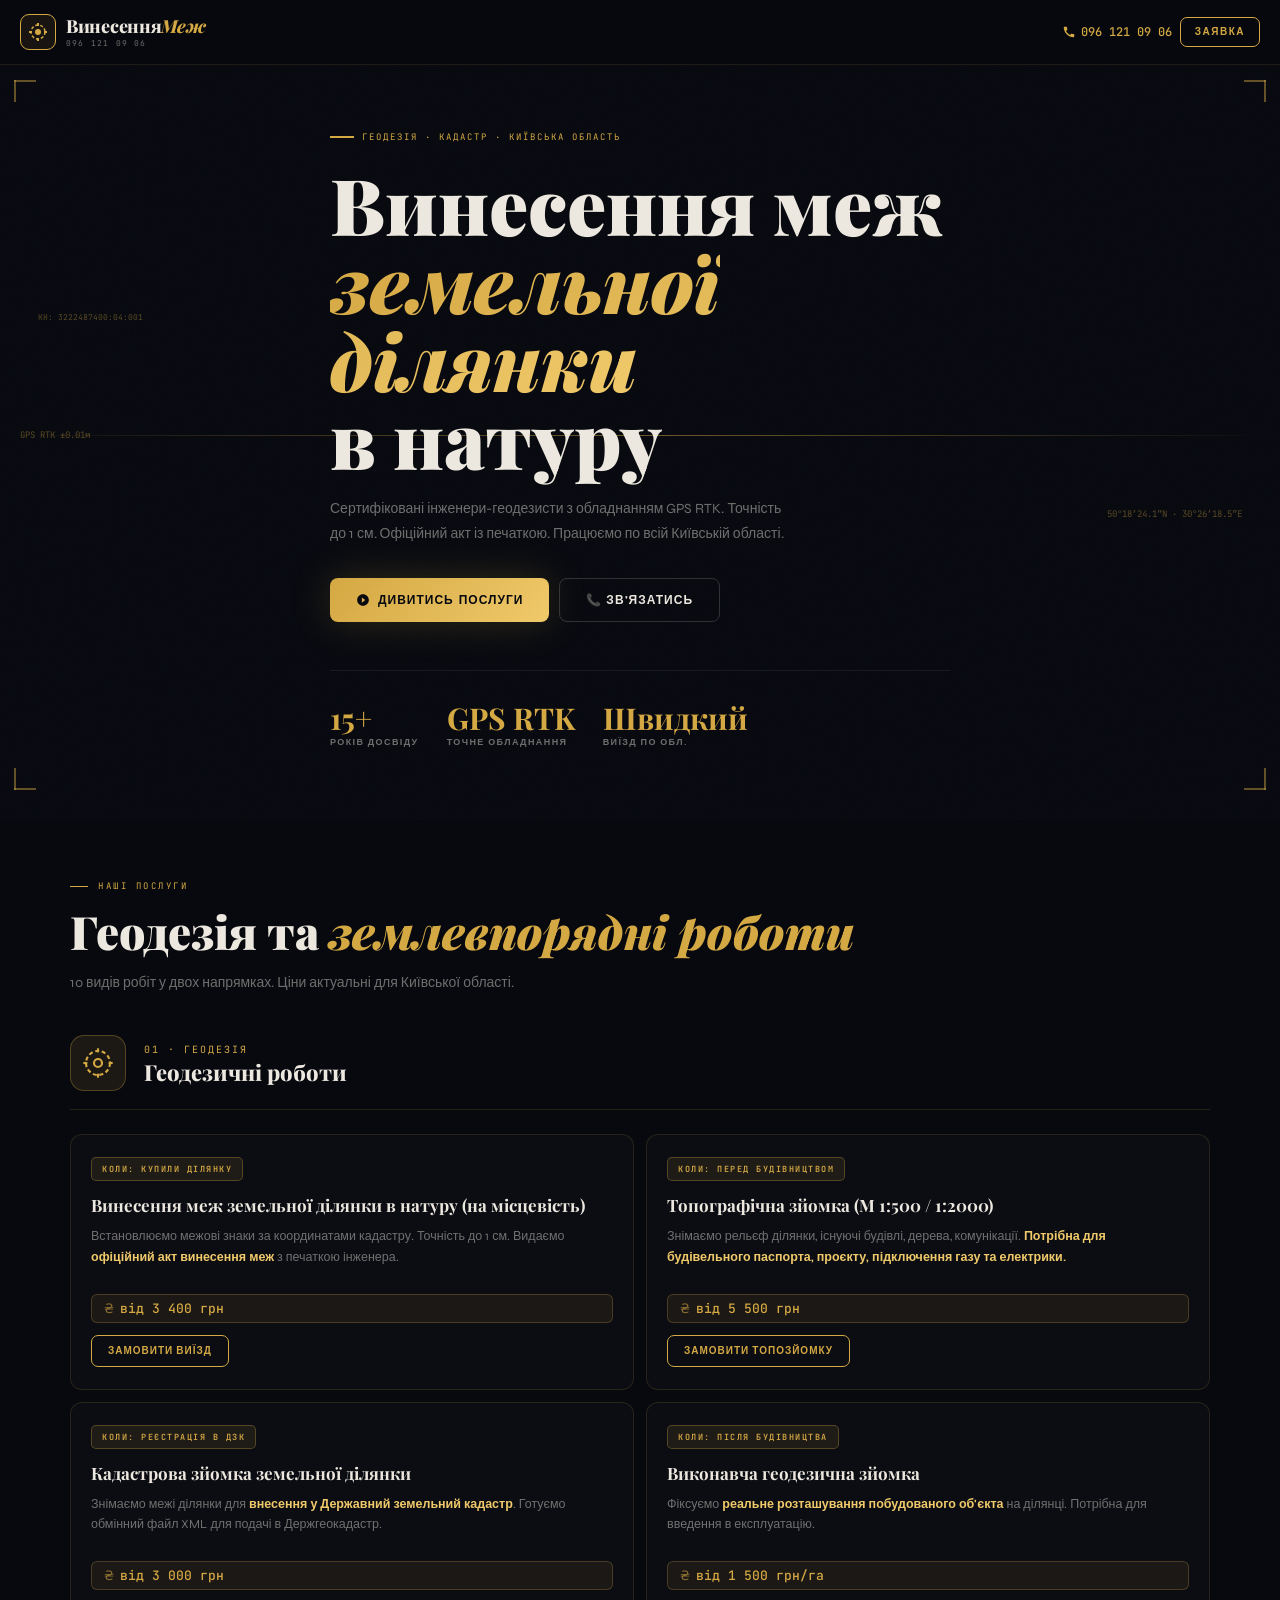
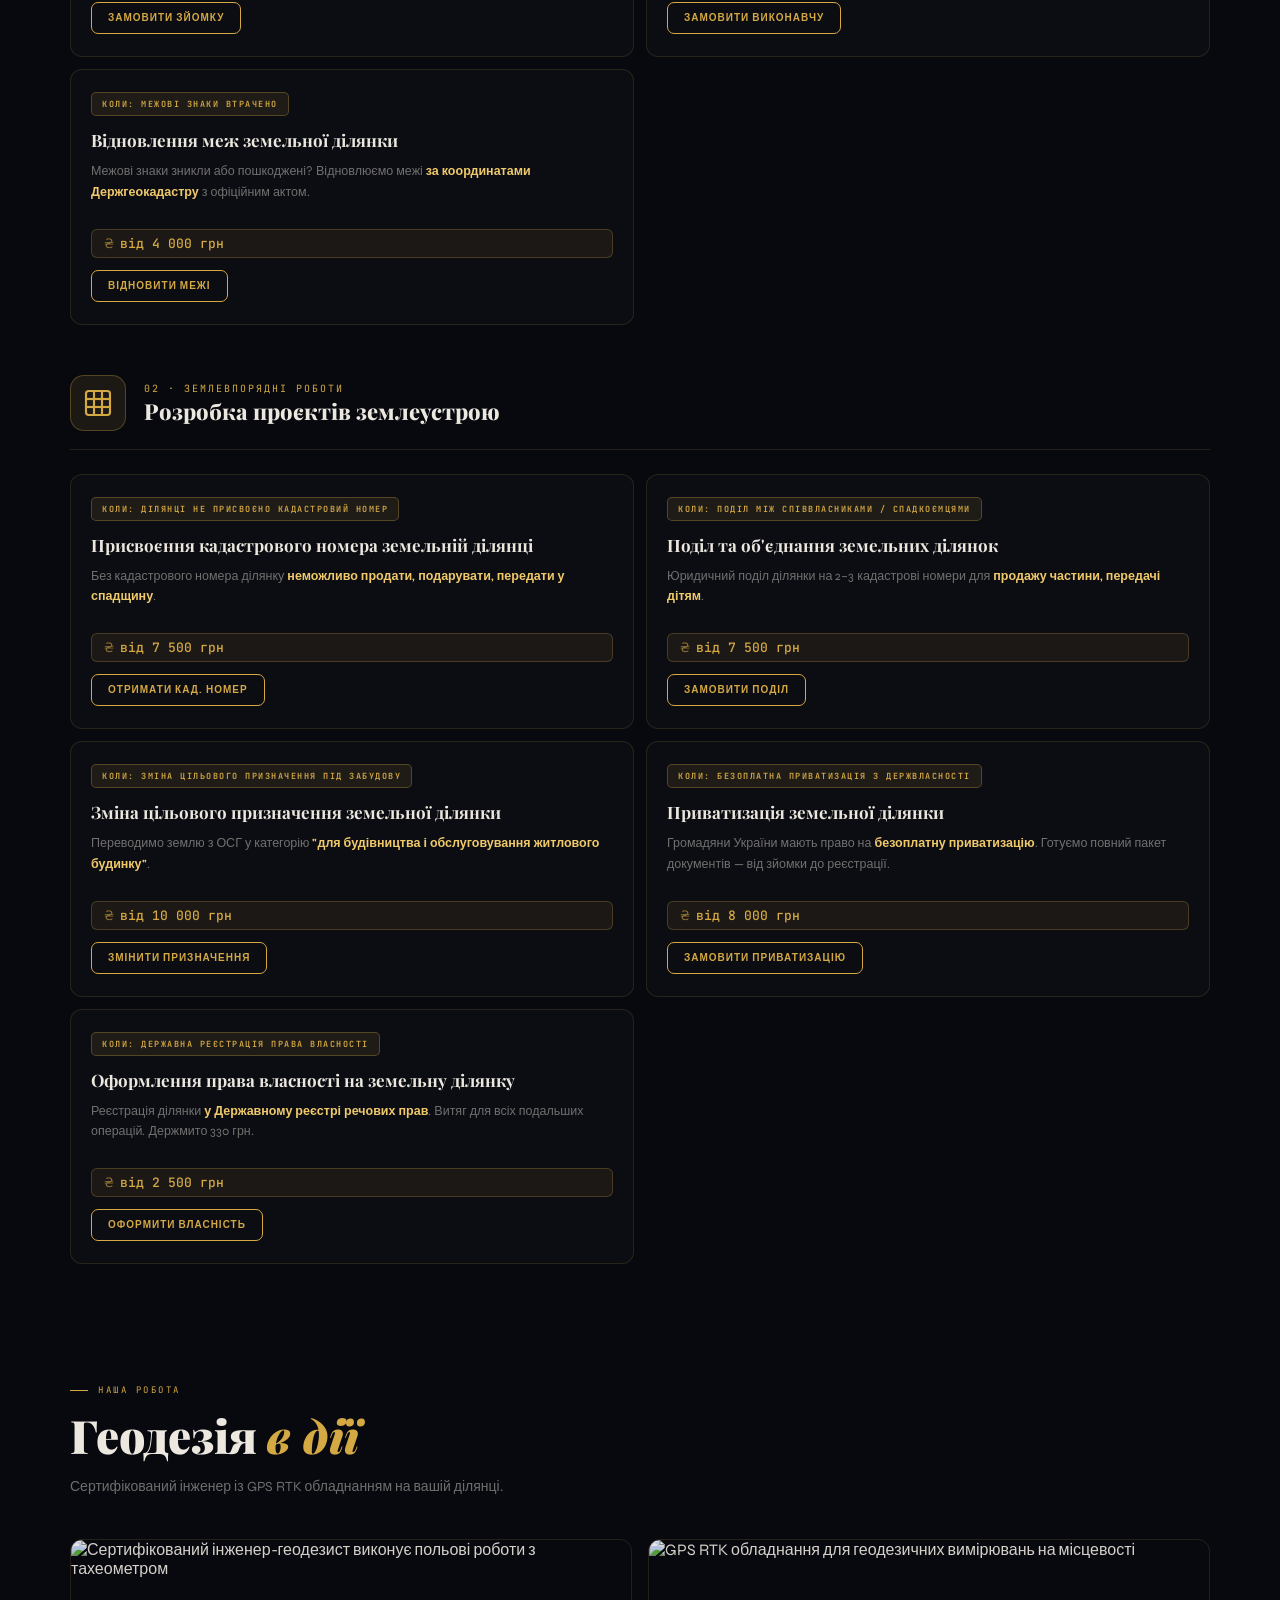
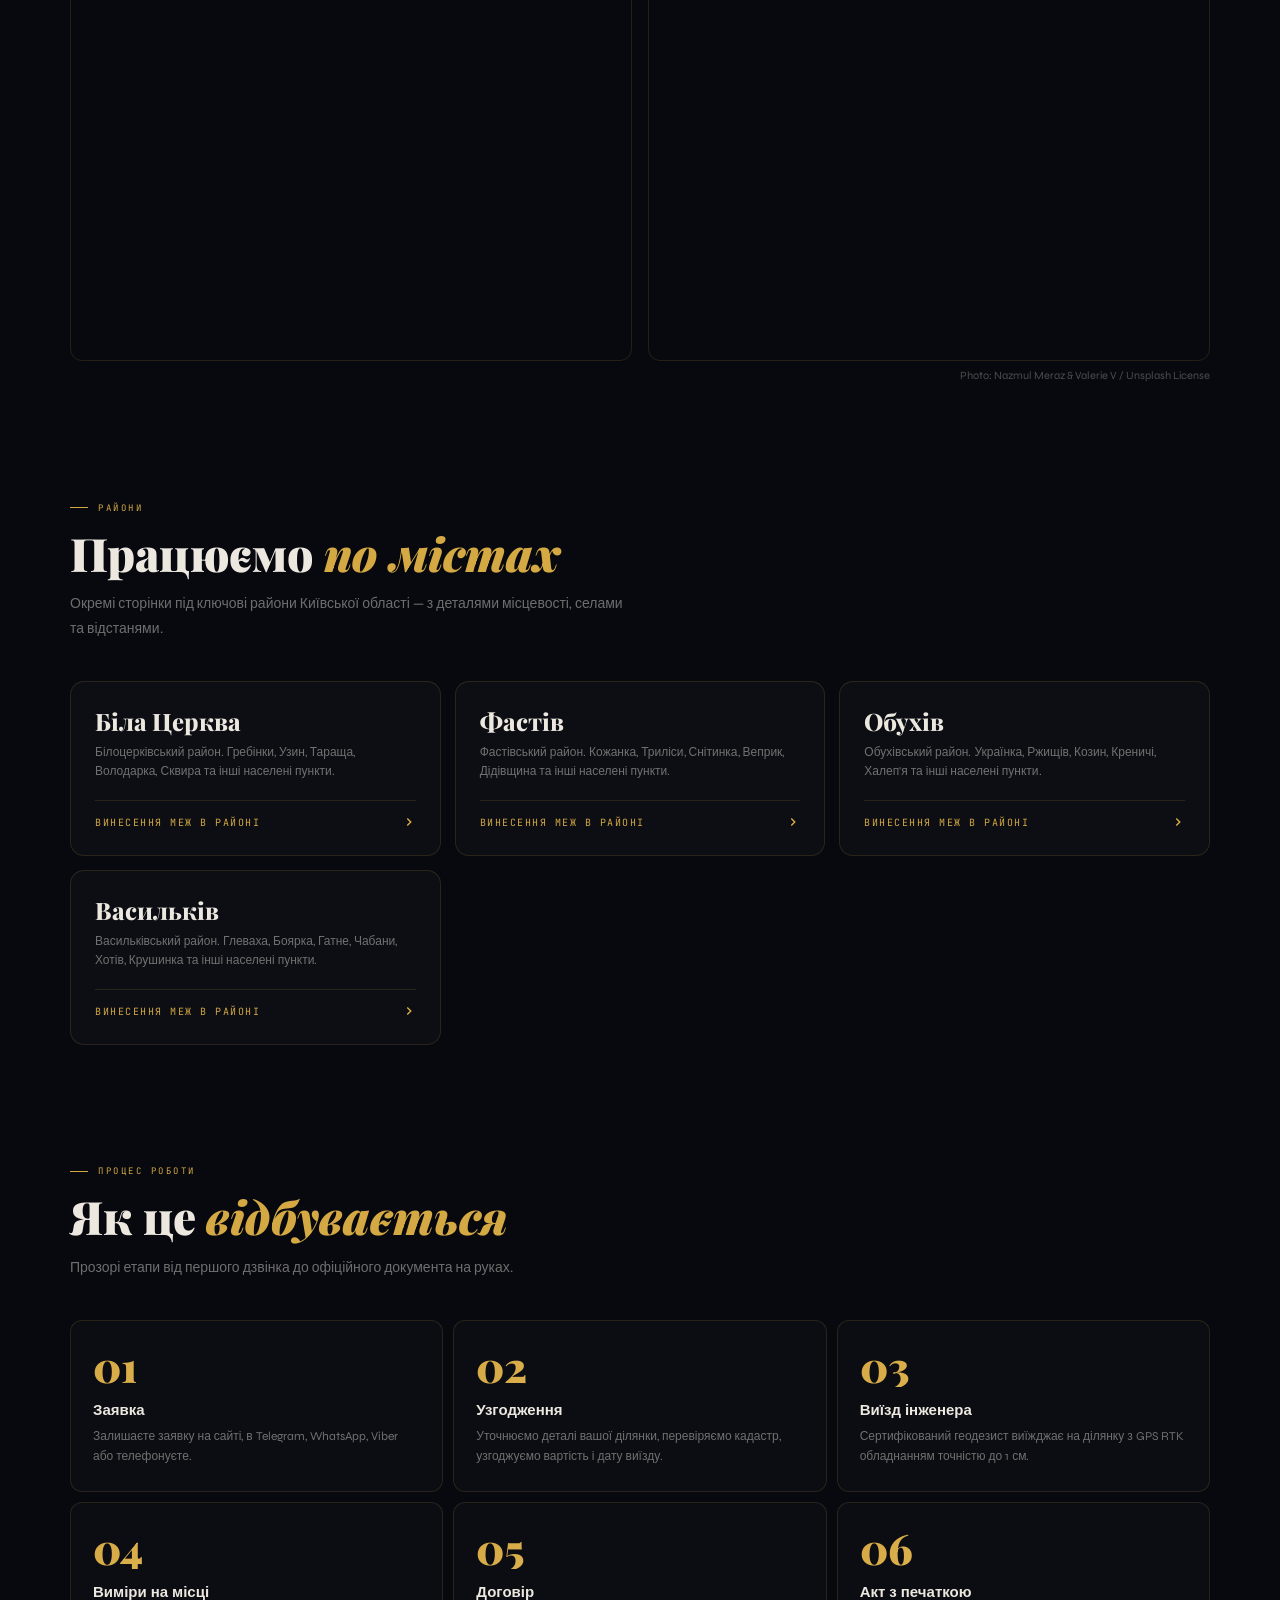
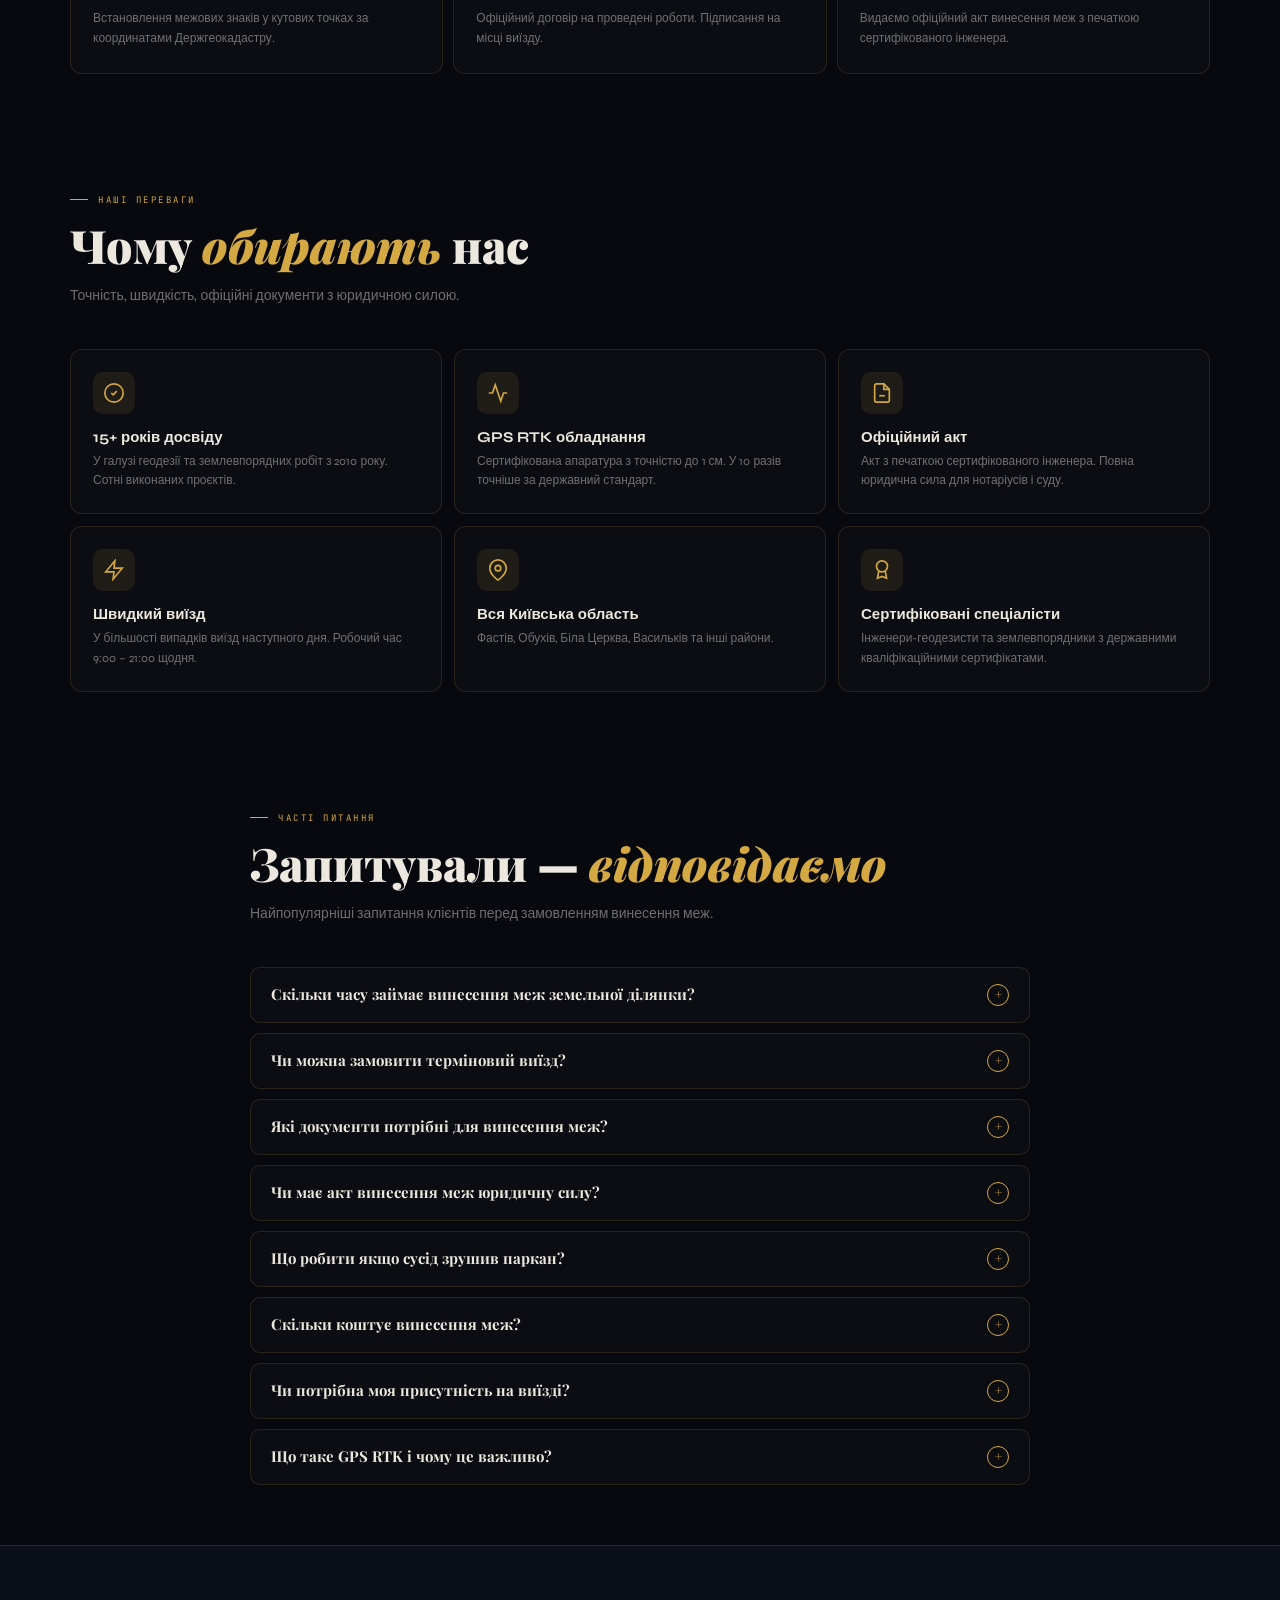
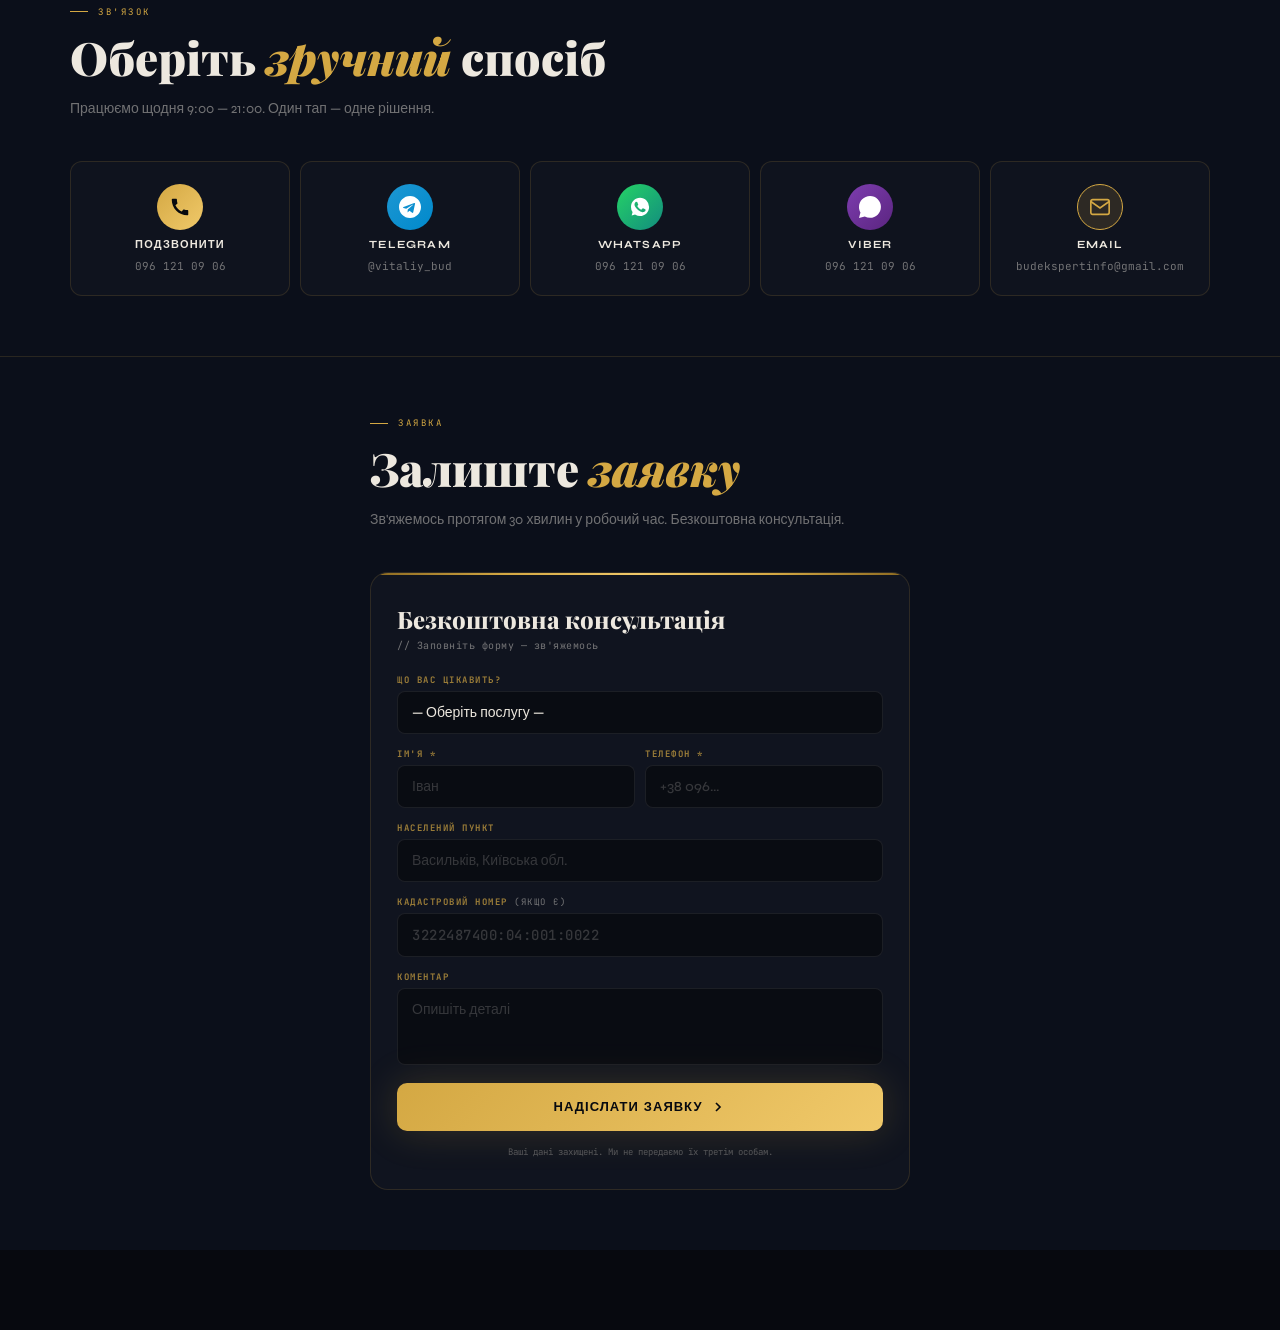
==== commit c7ef90c7: "Update index.html" ====
--- a/index.html
+++ b/index.html
@@ -378,72 +378,7 @@
   </div>
 </section>
 
-<footer style="padding: 40px 0; background: #07090F; border-top: 1px solid rgba(212,168,67,0.15); margin-top: 40px;">
-  <div class="sec-wrap" style="display: flex; flex-wrap: wrap; gap: 40px; justify-content: space-between; font-size: 13px; color: var(--muted);">
-    <div style="min-width: 150px;">
-      <h4 style="color:#D4A843; margin-bottom: 15px; font-size:14px; font-family:'Syne', sans-serif;">Райони</h4>
-      <a href="vasylkiv.html" style="display:block; color:inherit; text-decoration:none; margin-bottom:8px;">Васильків</a>
-      <a href="fastiv.html" style="display:block; color:inherit; text-decoration:none; margin-bottom:8px;">Фастів</a>
-      <a href="obukhiv.html" style="display:block; color:inherit; text-decoration:none; margin-bottom:8px;">Обухів</a>
-      <a href="bila-cerkva.html" style="display:block; color:inherit; text-decoration:none;">Біла Церква</a>
-    </div>
-    <div style="min-width: 150px;">
-      <h4 style="color:#D4A843; margin-bottom: 15px; font-size:14px; font-family:'Syne', sans-serif;">Послуги</h4>
-      <a href="podil-dilyanky.html" style="display:block; color:inherit; text-decoration:none; margin-bottom:8px;">Поділ ділянок</a>
-      <a href="topohrafiya.html" style="display:block; color:inherit; text-decoration:none; margin-bottom:8px;">Топозйомка М 1:500</a>
-      <a href="kadastrovy-nomer.html" style="display:block; color:inherit; text-decoration:none;">Кадастровий номер</a>
-    </div>
-    <div style="min-width: 150px;">
-      <h4 style="color:#D4A843; margin-bottom: 15px; font-size:14px; font-family:'Syne', sans-serif;">Статті</h4>
-      <a href="statti/susid-porushyv-mezhu.html" style="display:block; color:inherit; text-decoration:none; margin-bottom:8px;">Сусід порушив межу</a>
-      <a href="statti/vartist-vynosu-mezh.html" style="display:block; color:inherit; text-decoration:none; margin-bottom:8px;">Вартість винесення меж</a>
-      <a href="statti/dokumenty-vynos-mezh.html" style="display:block; color:inherit; text-decoration:none;">Документи для робіт</a>
-    </div>
-    <div style="min-width: 150px;">
-      <h4 style="color:#D4A843; margin-bottom: 15px; font-size:14px; font-family:'Syne', sans-serif;">Контакти</h4>
-      <span style="display:block; margin-bottom:8px;">096 121 09 06</span>
-      <span style="display:block; margin-bottom:8px;">budekspertinfo@gmail.com</span>
-      <span style="display:block;">Київська область</span>
-    </div>
-  </div>
-  <div class="sec-wrap" style="text-align: center; margin-top: 30px; font-size: 11px; opacity: 0.5;">
-    © 2026 Винесення Меж. Усі права захищено.
-  </div>
-</footer>
-
-</div> <script>
-  function toggleFaq(element) {
-    element.classList.toggle('active');
-    const answer = element.querySelector('.faq-a');
-    if (element.classList.contains('active')) {
-      answer.style.display = 'block';
-    } else {
-      answer.style.display = 'none';
-    }
-  }
-
-  function formatCadNum(input) {
-    let value = input.value.replace(/\D/g, '');
-    let formatted = value;
-    if(value.length > 10) formatted = value.slice(0, 10) + ':' + value.slice(10);
-    if(value.length > 12) formatted = formatted.slice(0, 13) + ':' + formatted.slice(13);
-    if(value.length > 15) formatted = formatted.slice(0, 17) + ':' + formatted.slice(17);
-    input.value = formatted;
-  }
-
-  function doSubmit() {
-    const name = document.getElementById('fname').value;
-    const phone = document.getElementById('fphone').value;
-    
-    if (!name || !phone) {
-      alert("Будь ласка, заповніть обов'язкові поля: Ім'я та Телефон.");
-      return;
-    }
-    
-    document.getElementById('formBlock').classList.add('hidden');
-    document.getElementById('successBlock').classList.add('active');
-  }
-</script>
+<script src="main.js"></script>
 
 </body>
 </html>
--- a/assets/styles.css
+++ b/assets/styles.css
@@ -0,0 +1,675 @@
+/* ═══════════════════════════════════════════
+   ВИНОС МЕЖ — преміум темний дизайн
+   Золото на чорному · JetBrains + Playfair + Syne
+   Mobile-first
+═══════════════════════════════════════════ */
+
+:root {
+  --bg:    #07090F;
+  --bg2:   #0B0F1A;
+  --bg3:   #11151F;
+  --gold:  #D4A843;
+  --gold2: #F0C96A;
+  --gold3: #8A6820;
+  --blue:  #2D9CDB;
+  --green: #2ECC71;
+  --text:  #EDE8DF;
+  --muted: rgba(237,232,223,0.45);
+  --border:rgba(212,168,67,0.15);
+  --border2:rgba(212,168,67,0.3);
+}
+
+*, *::before, *::after { margin:0; padding:0; box-sizing:border-box; }
+html { scroll-behavior:smooth; -webkit-text-size-adjust:100%; }
+
+body {
+  background:#07090F;
+  color:#EDE8DF;
+  font-family:'Syne',sans-serif;
+  overflow-x:hidden;
+  min-height:100vh;
+  -webkit-font-smoothing:antialiased;
+  padding-bottom:80px;
+}
+
+#cvs { position:fixed; inset:0; width:100%; height:100%; z-index:0; background:#07090F; display:block; }
+
+.grain {
+  position:fixed; inset:0; z-index:1; pointer-events:none; opacity:0.025;
+  background-image:url("data:image/svg+xml,%3Csvg xmlns='http://www.w3.org/2000/svg' width='300' height='300'%3E%3Cfilter id='n'%3E%3CfeTurbulence type='fractalNoise' baseFrequency='0.75' numOctaves='4' stitchTiles='stitch'/%3E%3C/filter%3E%3Crect width='300' height='300' filter='url(%23n)'/%3E%3C/svg%3E");
+  background-size:300px 300px;
+}
+
+.page { position:relative; z-index:2; }
+
+/* ═══════════ HEADER ═══════════ */
+header {
+  position:fixed; top:0; left:0; right:0; z-index:999;
+  padding:14px 20px;
+  display:flex; align-items:center; justify-content:space-between; gap:12px;
+  background:rgba(7,9,15,0.92);
+  border-bottom:1px solid rgba(212,168,67,0.12);
+  -webkit-backdrop-filter:blur(16px); backdrop-filter:blur(16px);
+}
+
+.logo { display:flex; align-items:center; gap:10px; text-decoration:none; flex-shrink:0; }
+.logo-box {
+  width:36px; height:36px;
+  border:1.5px solid var(--gold);
+  border-radius:9px;
+  display:flex; align-items:center; justify-content:center;
+  background:rgba(212,168,67,0.08);
+}
+.logo-name { font-family:'Playfair Display',serif; font-size:18px; font-weight:800; color:#EDE8DF; line-height:1; letter-spacing:-0.3px; }
+.logo-name em { font-style:italic; color:var(--gold); }
+.logo-sub { font-size:8px; color:var(--muted); font-family:'JetBrains Mono',monospace; letter-spacing:1.2px; margin-top:3px; }
+
+.hdr-right { display:flex; align-items:center; gap:8px; }
+.hdr-tel-link {
+  display:none; align-items:center; gap:5px;
+  font-family:'JetBrains Mono',monospace;
+  font-size:12px; font-weight:500; color:var(--gold);
+  text-decoration:none; white-space:nowrap;
+}
+@media (min-width:640px){ .hdr-tel-link { display:inline-flex; } }
+
+.hdr-cta {
+  background:transparent;
+  border:1.5px solid var(--gold);
+  color:var(--gold);
+  font-family:'Syne',sans-serif;
+  font-size:10px; font-weight:700; letter-spacing:1.5px; text-transform:uppercase;
+  padding:8px 14px; border-radius:7px;
+  text-decoration:none; white-space:nowrap;
+  transition:background .2s, color .2s;
+}
+.hdr-cta:hover { background:var(--gold); color:#07090F; }
+
+/* ═══════════ HERO ═══════════ */
+.hero {
+  min-height: calc(100svh - 80px);
+  padding:90px 20px 40px;
+  display:flex; flex-direction:column; justify-content:center;
+  position:relative; overflow:hidden;
+}
+
+.crn { position:absolute; width:22px; height:22px; pointer-events:none; }
+.crn::before, .crn::after { content:''; position:absolute; background:var(--gold); opacity:0.45; }
+.crn::before { width:100%; height:1.5px; top:0; left:0; }
+.crn::after { width:1.5px; height:100%; top:0; left:0; }
+.crn.tl { top:80px; left:14px; }
+.crn.tr { top:80px; right:14px; transform:scaleX(-1); }
+.crn.bl { bottom:30px; left:14px; transform:scaleY(-1); }
+.crn.br { bottom:30px; right:14px; transform:scale(-1); }
+
+.scan {
+  position:absolute; left:0; right:0; height:1px;
+  background:linear-gradient(90deg,transparent,rgba(212,168,67,0.5),transparent);
+  animation:scanAnim 7s linear infinite;
+  pointer-events:none;
+}
+@keyframes scanAnim {
+  0%   { top:0%;   opacity:0; }
+  5%   { opacity:1; }
+  95%  { opacity:0.6; }
+  100% { top:100%; opacity:0; }
+}
+
+.fcoord {
+  position:absolute;
+  font-family:'JetBrains Mono',monospace;
+  font-size:9px; color:rgba(212,168,67,0.4);
+  animation:floatY 4s ease-in-out infinite;
+  pointer-events:none; user-select:none;
+}
+.fcoord:nth-child(5){ top:18%; right:5%; animation-delay:0s; }
+.fcoord:nth-child(6){ top:62%; right:3%; animation-delay:1.5s; }
+.fcoord:nth-child(7){ top:38%; left:3%; animation-delay:2.8s; font-size:8px; }
+@keyframes floatY {
+  0%,100%{ transform:translateY(0); opacity:0.3; }
+  50%    { transform:translateY(-8px); opacity:0.6; }
+}
+
+.hero-inner { max-width:620px; margin:0 auto; width:100%; }
+
+.hero-label {
+  display:inline-flex; align-items:center; gap:8px;
+  font-family:'JetBrains Mono',monospace;
+  font-size:9px; letter-spacing:2px; text-transform:uppercase;
+  color:var(--gold); margin-bottom:22px;
+  animation:fadeUp .5s .1s both;
+}
+.hero-label::before { content:''; width:24px; height:1.5px; background:var(--gold); flex-shrink:0; }
+
+.hero h1 {
+  font-family:'Playfair Display',serif;
+  font-size: clamp(38px, 10vw, 78px);
+  font-weight:900; line-height:1.0;
+  color:#EDE8DF;
+  margin-bottom:20px;
+  animation:fadeUp .6s .25s both;
+}
+.hero h1 em {
+  font-style:italic;
+  background:linear-gradient(135deg,var(--gold),var(--gold2));
+  -webkit-background-clip:text; -webkit-text-fill-color:transparent;
+  background-clip:text;
+}
+
+.hero-desc {
+  font-size:14px; line-height:1.75; color:var(--muted);
+  max-width:460px; margin-bottom:32px;
+  animation:fadeUp .6s .4s both;
+}
+
+.hero-btns {
+  display:flex; flex-direction:column; gap:10px;
+  animation:fadeUp .6s .55s both;
+}
+@media(min-width:480px){ .hero-btns{ flex-direction:row; flex-wrap:wrap; } }
+
+.btn-gold {
+  background:linear-gradient(135deg,var(--gold),var(--gold2));
+  color:#07090F;
+  font-family:'Syne',sans-serif;
+  font-size:12px; font-weight:800; letter-spacing:1px; text-transform:uppercase;
+  padding:15px 26px; border-radius:8px;
+  text-decoration:none; border:none; cursor:pointer;
+  display:inline-flex; align-items:center; justify-content:center; gap:8px;
+  box-shadow:0 0 40px rgba(212,168,67,0.2);
+  transition:transform .2s, box-shadow .2s;
+}
+.btn-gold:hover { transform:translateY(-2px); box-shadow:0 8px 40px rgba(212,168,67,0.4); }
+
+.btn-ghost {
+  background:transparent;
+  border:1.5px solid rgba(237,232,223,0.18);
+  color:#EDE8DF;
+  font-family:'Syne',sans-serif;
+  font-size:12px; font-weight:700; letter-spacing:1px; text-transform:uppercase;
+  padding:14px 26px; border-radius:8px;
+  text-decoration:none; cursor:pointer;
+  display:inline-flex; align-items:center; justify-content:center; gap:8px;
+  transition:border-color .2s, color .2s;
+}
+.btn-ghost:hover { border-color:var(--gold); color:var(--gold); }
+
+.hero-stats {
+  display:flex; gap:28px; flex-wrap:wrap;
+  margin-top:48px; padding-top:32px;
+  border-top:1px solid rgba(255,255,255,0.07);
+  animation:fadeUp .6s .7s both;
+}
+.stat-num {
+  font-family:'Playfair Display',serif;
+  font-size:30px; font-weight:700; color:var(--gold); line-height:1; margin-bottom:4px;
+}
+.stat-lbl { font-size:9px; letter-spacing:1.4px; text-transform:uppercase; color:var(--muted); font-weight:600; }
+
+@keyframes fadeUp {
+  from { opacity:0; transform:translateY(18px); }
+  to   { opacity:1; transform:translateY(0); }
+}
+
+/* ═══════════ SECTIONS ═══════════ */
+section { padding:60px 20px; background:#07090F; position:relative; }
+.sec-wrap { max-width:1140px; margin:0 auto; }
+
+.sec-label {
+  font-family:'JetBrains Mono',monospace;
+  font-size:9px; letter-spacing:2.5px; text-transform:uppercase;
+  color:var(--gold); margin-bottom:14px;
+  display:flex; align-items:center; gap:10px;
+}
+.sec-label::before { content:''; width:18px; height:1px; background:var(--gold); }
+
+.sec-h {
+  font-family:'Playfair Display',serif;
+  font-size:clamp(28px,7vw,46px); font-weight:900; line-height:1.1;
+  color:#EDE8DF; margin-bottom:14px;
+}
+.sec-h em { font-style:italic; color:var(--gold); }
+.sec-p { font-size:14px; color:var(--muted); line-height:1.75; max-width:560px; margin-bottom:40px; }
+
+/* ═══════════ КАТЕГОРІЇ + ПОСЛУГИ ═══════════ */
+.cat-block { margin-bottom:50px; }
+.cat-block:last-child { margin-bottom:0; }
+
+.cat-header {
+  display:flex; align-items:center; gap:18px;
+  margin-bottom:24px; padding-bottom:18px;
+  border-bottom:1px solid var(--border);
+}
+
+.cat-icon {
+  width:56px; height:56px; border-radius:14px;
+  background:rgba(212,168,67,0.1);
+  border:1px solid var(--border2);
+  display:flex; align-items:center; justify-content:center;
+  color:var(--gold); flex-shrink:0;
+}
+
+.cat-num {
+  font-family:'JetBrains Mono',monospace;
+  font-size:10px; letter-spacing:2px; text-transform:uppercase;
+  color:var(--gold); margin-bottom:4px;
+}
+
+.cat-h {
+  font-family:'Playfair Display',serif;
+  font-size:22px; font-weight:800; color:#EDE8DF;
+  line-height:1.1;
+}
+
+.services-grid {
+  display:grid;
+  grid-template-columns:1fr;
+  gap:12px;
+}
+@media (min-width:720px){ .services-grid { grid-template-columns:repeat(2,1fr); } }
+
+.srv {
+  background:rgba(255,255,255,0.02);
+  border:1px solid var(--border);
+  border-radius:12px;
+  padding:22px 20px;
+  transition:border-color .3s, background .3s, transform .3s;
+  display:flex; flex-direction:column;
+}
+.srv:hover {
+  border-color:var(--border2);
+  background:rgba(212,168,67,0.04);
+  transform:translateY(-2px);
+}
+
+.srv-tag {
+  display:inline-block;
+  font-family:'JetBrains Mono',monospace;
+  font-size:8.5px; font-weight:600; letter-spacing:1.5px; text-transform:uppercase;
+  color:var(--gold);
+  padding:5px 10px;
+  background:rgba(212,168,67,0.1);
+  border:1px solid var(--border2);
+  border-radius:5px;
+  margin-bottom:14px;
+  align-self:flex-start;
+}
+
+.srv-title {
+  font-family:'Playfair Display',serif;
+  font-size:17px; font-weight:700; color:#EDE8DF;
+  line-height:1.25; margin-bottom:10px;
+}
+
+.srv-text {
+  font-size:12.5px; color:var(--muted); line-height:1.65;
+  margin-bottom:16px;
+  flex-grow:1;
+}
+.srv-text b { color:var(--gold2); font-weight:600; }
+
+.srv-cta { margin-top:auto; }
+
+.btn-srv {
+  display:inline-flex; align-items:center; gap:6px;
+  background:transparent;
+  border:1.5px solid var(--gold);
+  color:var(--gold);
+  font-family:'Syne',sans-serif;
+  font-size:10px; font-weight:700; letter-spacing:1px; text-transform:uppercase;
+  padding:9px 16px; border-radius:7px;
+  text-decoration:none;
+  transition:background .2s, color .2s;
+}
+.btn-srv:hover { background:var(--gold); color:#07090F; }
+
+/* ═══════════ РАЙОНИ ═══════════ */
+.region-grid {
+  display:grid;
+  grid-template-columns:1fr;
+  gap:14px;
+}
+@media (min-width:640px){ .region-grid { grid-template-columns:repeat(3,1fr); } }
+
+.reg {
+  background:rgba(255,255,255,0.025);
+  border:1px solid var(--border);
+  border-radius:14px;
+  padding:26px 24px;
+  text-decoration:none;
+  display:flex; flex-direction:column;
+  position:relative; overflow:hidden;
+  transition:border-color .3s, background .3s, transform .3s;
+}
+.reg::after {
+  content:''; position:absolute; bottom:0; left:0; right:0; height:2px;
+  background:linear-gradient(90deg,transparent,var(--gold),transparent);
+  transform:scaleX(0); transition:transform .4s;
+}
+.reg:hover {
+  border-color:var(--border2);
+  background:rgba(212,168,67,0.04);
+  transform:translateY(-3px);
+}
+.reg:hover::after { transform:scaleX(1); }
+
+.reg-name {
+  font-family:'Playfair Display',serif;
+  font-size:24px; font-weight:800; color:#EDE8DF;
+  margin-bottom:8px; line-height:1.1;
+}
+.reg-text {
+  font-size:12px; color:var(--muted); line-height:1.65;
+  margin-bottom:18px;
+  flex-grow:1;
+}
+.reg-arrow {
+  display:flex; align-items:center; justify-content:space-between; gap:8px;
+  font-family:'JetBrains Mono',monospace;
+  font-size:10px; color:var(--gold);
+  letter-spacing:1.5px; text-transform:uppercase;
+  padding-top:14px;
+  border-top:1px solid var(--border);
+}
+
+/* ═══════════ ПРОЦЕС ═══════════ */
+.proc-grid {
+  display:grid;
+  grid-template-columns:1fr;
+  gap:10px;
+}
+@media(min-width:560px){ .proc-grid { grid-template-columns:repeat(2,1fr); } }
+@media(min-width:880px){ .proc-grid { grid-template-columns:repeat(3,1fr); } }
+
+.proc {
+  background:rgba(255,255,255,0.02);
+  border:1px solid var(--border);
+  border-radius:12px;
+  padding:24px 22px;
+  position:relative;
+}
+.proc-num {
+  font-family:'Playfair Display',serif;
+  font-size:42px; font-weight:900;
+  background:linear-gradient(135deg,var(--gold),var(--gold2));
+  -webkit-background-clip:text; -webkit-text-fill-color:transparent;
+  background-clip:text;
+  line-height:1; margin-bottom:14px;
+}
+.proc-title { font-size:15px; font-weight:700; margin-bottom:8px; color:#EDE8DF; }
+.proc-desc { font-size:12px; color:var(--muted); line-height:1.65; }
+
+/* ═══════════ TRUST ═══════════ */
+.trust-grid {
+  display:grid;
+  grid-template-columns:1fr;
+  gap:12px;
+}
+@media(min-width:640px){ .trust-grid{ grid-template-columns:repeat(2,1fr); } }
+@media(min-width:980px){ .trust-grid{ grid-template-columns:repeat(3,1fr); } }
+
+.trust-card {
+  background:rgba(255,255,255,0.02);
+  border:1px solid var(--border);
+  border-radius:12px;
+  padding:22px;
+  transition:border-color .3s;
+}
+.trust-card:hover { border-color:var(--border2); }
+
+.trust-ico {
+  width:42px; height:42px; border-radius:10px;
+  background:rgba(212,168,67,0.1);
+  display:flex; align-items:center; justify-content:center;
+  color:var(--gold);
+  margin-bottom:14px;
+}
+
+.trust-title { font-size:15px; font-weight:700; color:#EDE8DF; margin-bottom:6px; }
+.trust-text { font-size:12px; color:var(--muted); line-height:1.65; }
+
+/* ═══════════ FAQ ═══════════ */
+.faq-list { display:flex; flex-direction:column; gap:10px; }
+
+.faq {
+  background:rgba(255,255,255,0.02);
+  border:1px solid var(--border);
+  border-radius:10px;
+  overflow:hidden;
+  transition:border-color .2s;
+}
+.faq:hover { border-color:rgba(212,168,67,0.25); }
+
+.faq-q {
+  padding:16px 20px;
+  display:flex; justify-content:space-between; align-items:center; gap:14px;
+  cursor:pointer; user-select:none;
+  font-family:'Playfair Display',serif;
+  font-size:15px; font-weight:700; color:#EDE8DF;
+  line-height:1.3;
+}
+
+.faq-q-icon {
+  width:22px; height:22px; flex-shrink:0;
+  border:1.5px solid var(--gold); border-radius:50%;
+  display:flex; align-items:center; justify-content:center;
+  color:var(--gold);
+  font-size:13px;
+  transition:transform .3s, background .3s;
+}
+
+.faq.open .faq-q-icon {
+  transform:rotate(45deg);
+  background:var(--gold);
+  color:#07090F;
+}
+
+.faq-a {
+  max-height:0; overflow:hidden;
+  transition:max-height .4s ease, padding .4s ease;
+  font-size:13px; color:var(--muted); line-height:1.7;
+  padding:0 20px;
+}
+.faq.open .faq-a {
+  max-height:400px;
+  padding:0 20px 18px;
+}
+
+/* ═══════════ КОНТАКТИ ═══════════ */
+.contacts-section {
+  background:var(--bg2);
+  border-top:1px solid var(--border);
+  border-bottom:1px solid var(--border);
+}
+
+.contacts-grid {
+  display:grid;
+  grid-template-columns:1fr;
+  gap:10px;
+  margin-top:30px;
+}
+@media (min-width:560px){ .contacts-grid { grid-template-columns:repeat(2,1fr); } }
+@media (min-width:880px){ .contacts-grid { grid-template-columns:repeat(5,1fr); } }
+
+.ch-btn {
+  display:flex; flex-direction:column; align-items:center; gap:8px;
+  padding:22px 14px;
+  background:rgba(255,255,255,0.02);
+  border:1px solid var(--border);
+  border-radius:12px;
+  text-decoration:none;
+  transition:transform .2s, border-color .2s, background .2s;
+}
+.ch-btn:hover { transform:translateY(-3px); border-color:var(--border2); }
+
+.ch-ico {
+  width:46px; height:46px; border-radius:50%;
+  display:flex; align-items:center; justify-content:center;
+  color:#fff;
+}
+.ch-tg .ch-ico    { background:linear-gradient(135deg,#1d97d2,#0089cc); }
+.ch-wa .ch-ico    { background:linear-gradient(135deg,#25D366,#128C7E); }
+.ch-vb .ch-ico    { background:linear-gradient(135deg,#7D3DAF,#5B2580); }
+.ch-tel .ch-ico   { background:linear-gradient(135deg,var(--gold),var(--gold2)); color:#07090F; }
+.ch-mail .ch-ico  { background:rgba(212,168,67,0.15); color:var(--gold); border:1px solid var(--gold); }
+
+.ch-name { font-family:'Syne',sans-serif; font-size:11px; font-weight:700; letter-spacing:1.2px; text-transform:uppercase; color:#EDE8DF; }
+.ch-val { font-family:'JetBrains Mono',monospace; font-size:11px; color:var(--muted); text-align:center; word-break:break-word; }
+
+/* ═══════════ ФОРМА ═══════════ */
+.form-section { background:var(--bg2); }
+.form-wrap { max-width:540px; margin:0 auto; }
+
+.fcard {
+  background:rgba(255,255,255,0.025);
+  border:1px solid var(--border);
+  border-radius:18px; padding:30px 26px;
+  position:relative; overflow:hidden;
+}
+.fcard::before {
+  content:''; position:absolute; top:0; left:0; right:0; height:2px;
+  background:linear-gradient(90deg,var(--gold3),var(--gold),var(--gold2),var(--gold),var(--gold3));
+}
+
+.form-h { font-family:'Playfair Display',serif; font-size:24px; font-weight:800; color:#EDE8DF; margin-bottom:4px; }
+.form-sub { font-size:10px; color:var(--muted); margin-bottom:22px; font-family:'JetBrains Mono',monospace; letter-spacing:0.5px; }
+
+.field { margin-bottom:14px; }
+.field label {
+  display:block; font-size:9px; font-weight:700;
+  letter-spacing:1.5px; text-transform:uppercase;
+  color:rgba(212,168,67,0.7); margin-bottom:5px;
+  font-family:'JetBrains Mono',monospace;
+}
+.field input, .field select, .field textarea {
+  width:100%;
+  background:rgba(0,0,0,0.4);
+  border:1px solid rgba(255,255,255,0.08);
+  border-radius:8px; padding:12px 14px;
+  font-family:'Syne',sans-serif;
+  font-size:14px; font-weight:500;
+  color:#EDE8DF; outline:none;
+  -webkit-appearance:none; appearance:none;
+  resize:none;
+  transition:border-color .2s, background .2s, box-shadow .2s;
+}
+.field input::placeholder, .field textarea::placeholder { color:rgba(237,232,223,0.2); }
+.field input:focus, .field select:focus, .field textarea:focus {
+  border-color:rgba(212,168,67,0.5);
+  background:rgba(212,168,67,0.04);
+  box-shadow:0 0 0 3px rgba(212,168,67,0.07);
+}
+.field select option { background:#0B0F1A; color:#EDE8DF; }
+
+.row2 { display:flex; gap:10px; }
+.row2 .field { flex:1; }
+
+.btn-submit {
+  width:100%; margin-top:8px;
+  background:linear-gradient(135deg,var(--gold),var(--gold2));
+  color:#07090F;
+  font-family:'Syne',sans-serif;
+  font-size:13px; font-weight:800; letter-spacing:1px; text-transform:uppercase;
+  padding:16px; border:none; border-radius:10px; cursor:pointer;
+  display:flex; align-items:center; justify-content:center; gap:8px;
+  box-shadow:0 0 40px rgba(212,168,67,0.2);
+  transition:transform .2s, box-shadow .2s;
+}
+.btn-submit:hover { transform:translateY(-2px); box-shadow:0 8px 40px rgba(212,168,67,0.35); }
+
+.privacy {
+  text-align:center; margin-top:14px;
+  font-size:9px; color:rgba(237,232,223,0.3);
+  font-family:'JetBrains Mono',monospace; line-height:1.6;
+}
+
+.success-block { display:none; text-align:center; padding:16px 0; }
+.success-ico {
+  width:64px; height:64px; margin:0 auto 14px;
+  border-radius:50%;
+  background:linear-gradient(135deg,var(--gold),var(--gold2));
+  display:flex; align-items:center; justify-content:center;
+  font-family:'Playfair Display',serif;
+  font-size:36px; font-weight:900;
+  color:#07090F;
+}
+.success-h { font-family:'Playfair Display',serif; font-size:24px; font-weight:800; color:#EDE8DF; margin-bottom:10px; }
+.success-p { font-size:13px; color:var(--muted); line-height:1.7; margin-bottom:20px; }
+
+/* ═══════════ FOOTER ═══════════ */
+footer {
+  background:#07090F;
+  padding:40px 20px 30px;
+  border-top:1px solid var(--border);
+}
+.foot-wrap {
+  max-width:1140px; margin:0 auto;
+  display:grid;
+  grid-template-columns:1fr;
+  gap:30px;
+}
+@media (min-width:680px){
+  .foot-wrap {
+    grid-template-columns:1.5fr 1fr 1fr 1.2fr;
+  }
+}
+
+.foot-logo { font-family:'Playfair Display',serif; font-size:22px; font-weight:800; color:#EDE8DF; margin-bottom:12px; line-height:1; }
+.foot-logo em { font-style:italic; color:var(--gold); }
+.foot-desc { font-size:12px; color:var(--muted); line-height:1.65; }
+
+.foot-block h4 {
+  font-family:'JetBrains Mono',monospace;
+  font-size:9px; letter-spacing:2px; text-transform:uppercase;
+  color:var(--gold); margin-bottom:14px; font-weight:600;
+}
+.foot-block a, .foot-block p {
+  display:block; font-size:12px; color:var(--muted);
+  text-decoration:none; line-height:2;
+  transition:color .2s;
+}
+.foot-block a:hover { color:var(--gold); }
+
+.foot-copy {
+  text-align:center; padding-top:24px; margin-top:24px;
+  border-top:1px solid var(--border);
+  font-size:10px; color:rgba(237,232,223,0.25);
+  font-family:'JetBrains Mono',monospace;
+}
+
+/* ═══════════ STICKY BOTTOM ═══════════ */
+.sticky-bar {
+  position:fixed; bottom:0; left:0; right:0; z-index:998;
+  background:rgba(7,9,15,0.96);
+  border-top:1px solid var(--border);
+  -webkit-backdrop-filter:blur(16px); backdrop-filter:blur(16px);
+  padding:10px 12px;
+  display:grid;
+  grid-template-columns:repeat(4, 1fr);
+  gap:6px;
+}
+
+.sb {
+  display:flex; flex-direction:column; align-items:center; gap:3px;
+  padding:8px 4px; border-radius:10px;
+  text-decoration:none;
+  font-family:'Syne',sans-serif;
+  font-size:9px; font-weight:700; letter-spacing:0.8px; text-transform:uppercase;
+  color:#EDE8DF;
+  transition:background .2s;
+}
+.sb:hover { background:rgba(255,255,255,0.05); }
+.sb-ico { width:24px; height:24px; display:flex; align-items:center; justify-content:center; }
+
+.sb-tel .sb-ico  { color:var(--gold); }
+.sb-tg .sb-ico   { color:#2D9CDB; }
+.sb-wa .sb-ico   { color:#25D366; }
+.sb-vb .sb-ico   { color:#7D3DAF; }
+
+/* ═══════════ ACCESSIBILITY ═══════════ */
+@media (prefers-reduced-motion: reduce) {
+  *, *::before, *::after {
+    animation-duration: 0.01ms !important;
+    transition-duration: 0.01ms !important;
+  }
+}
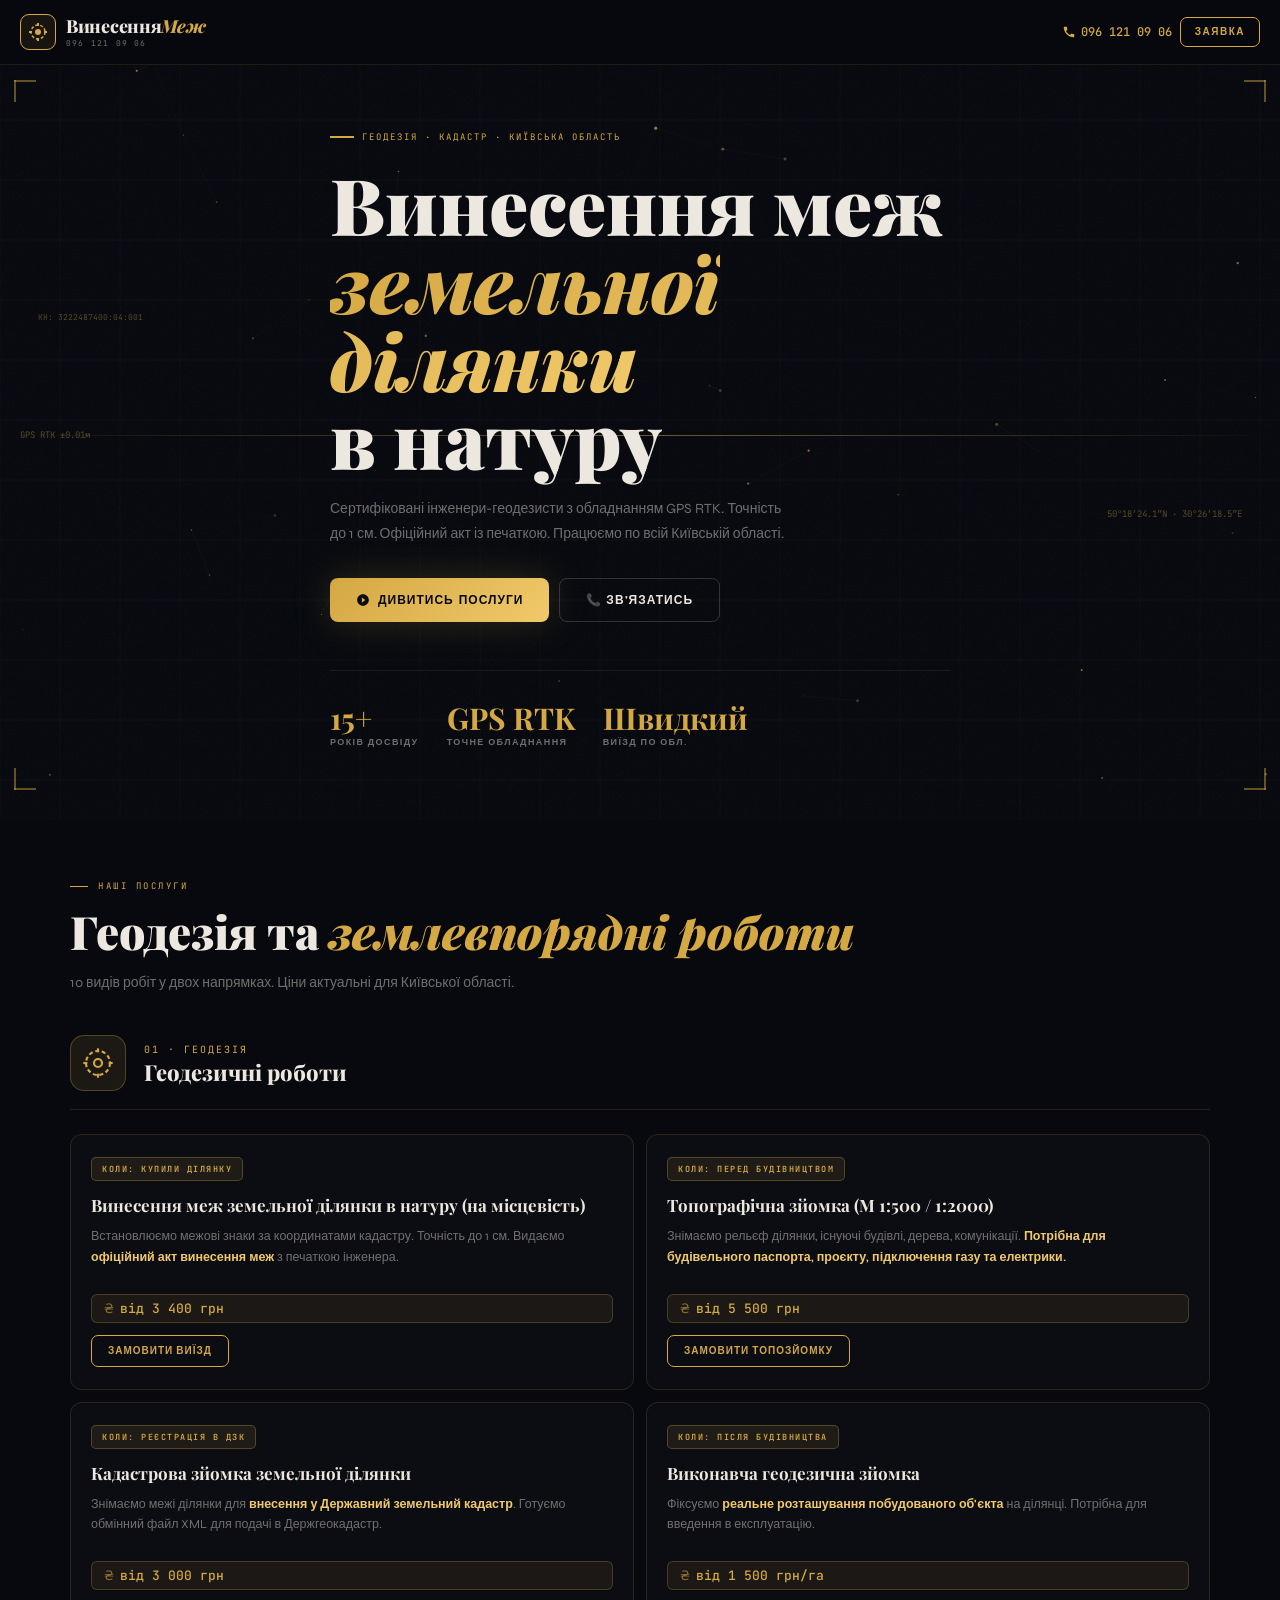
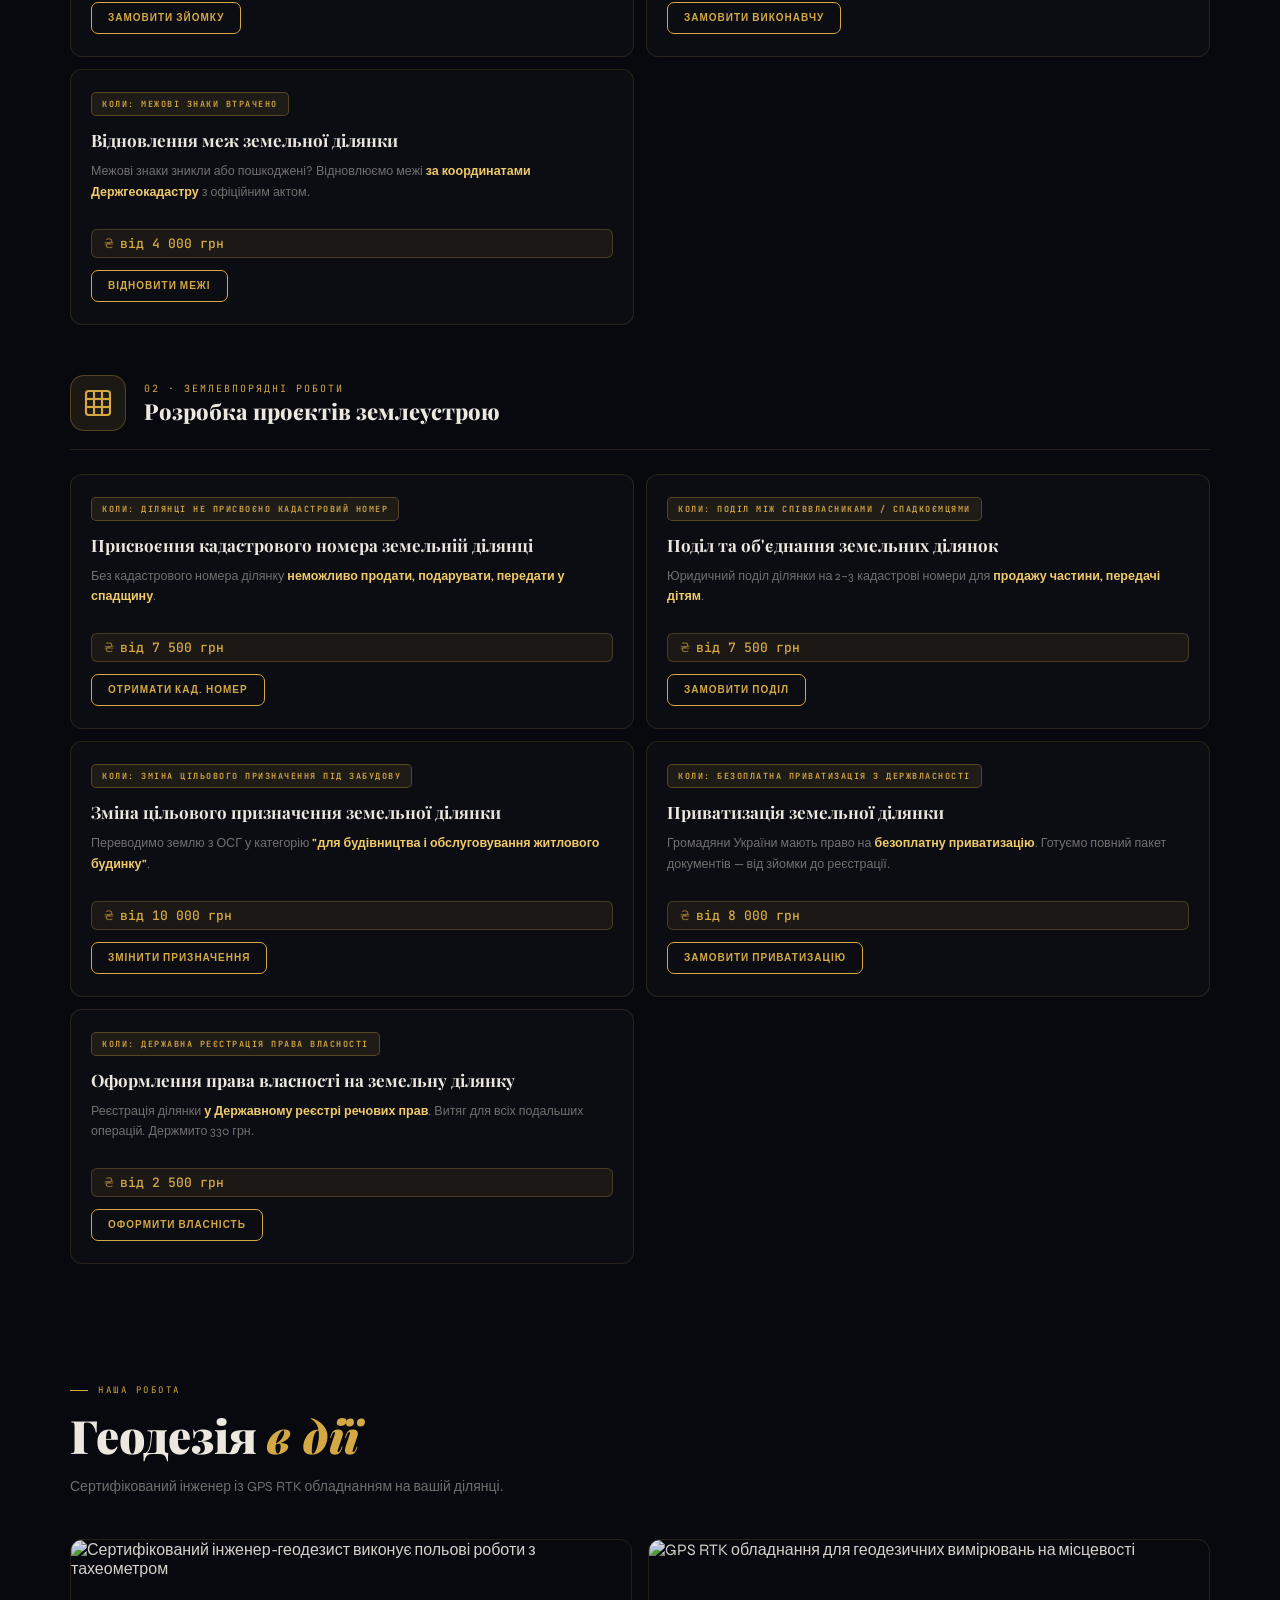
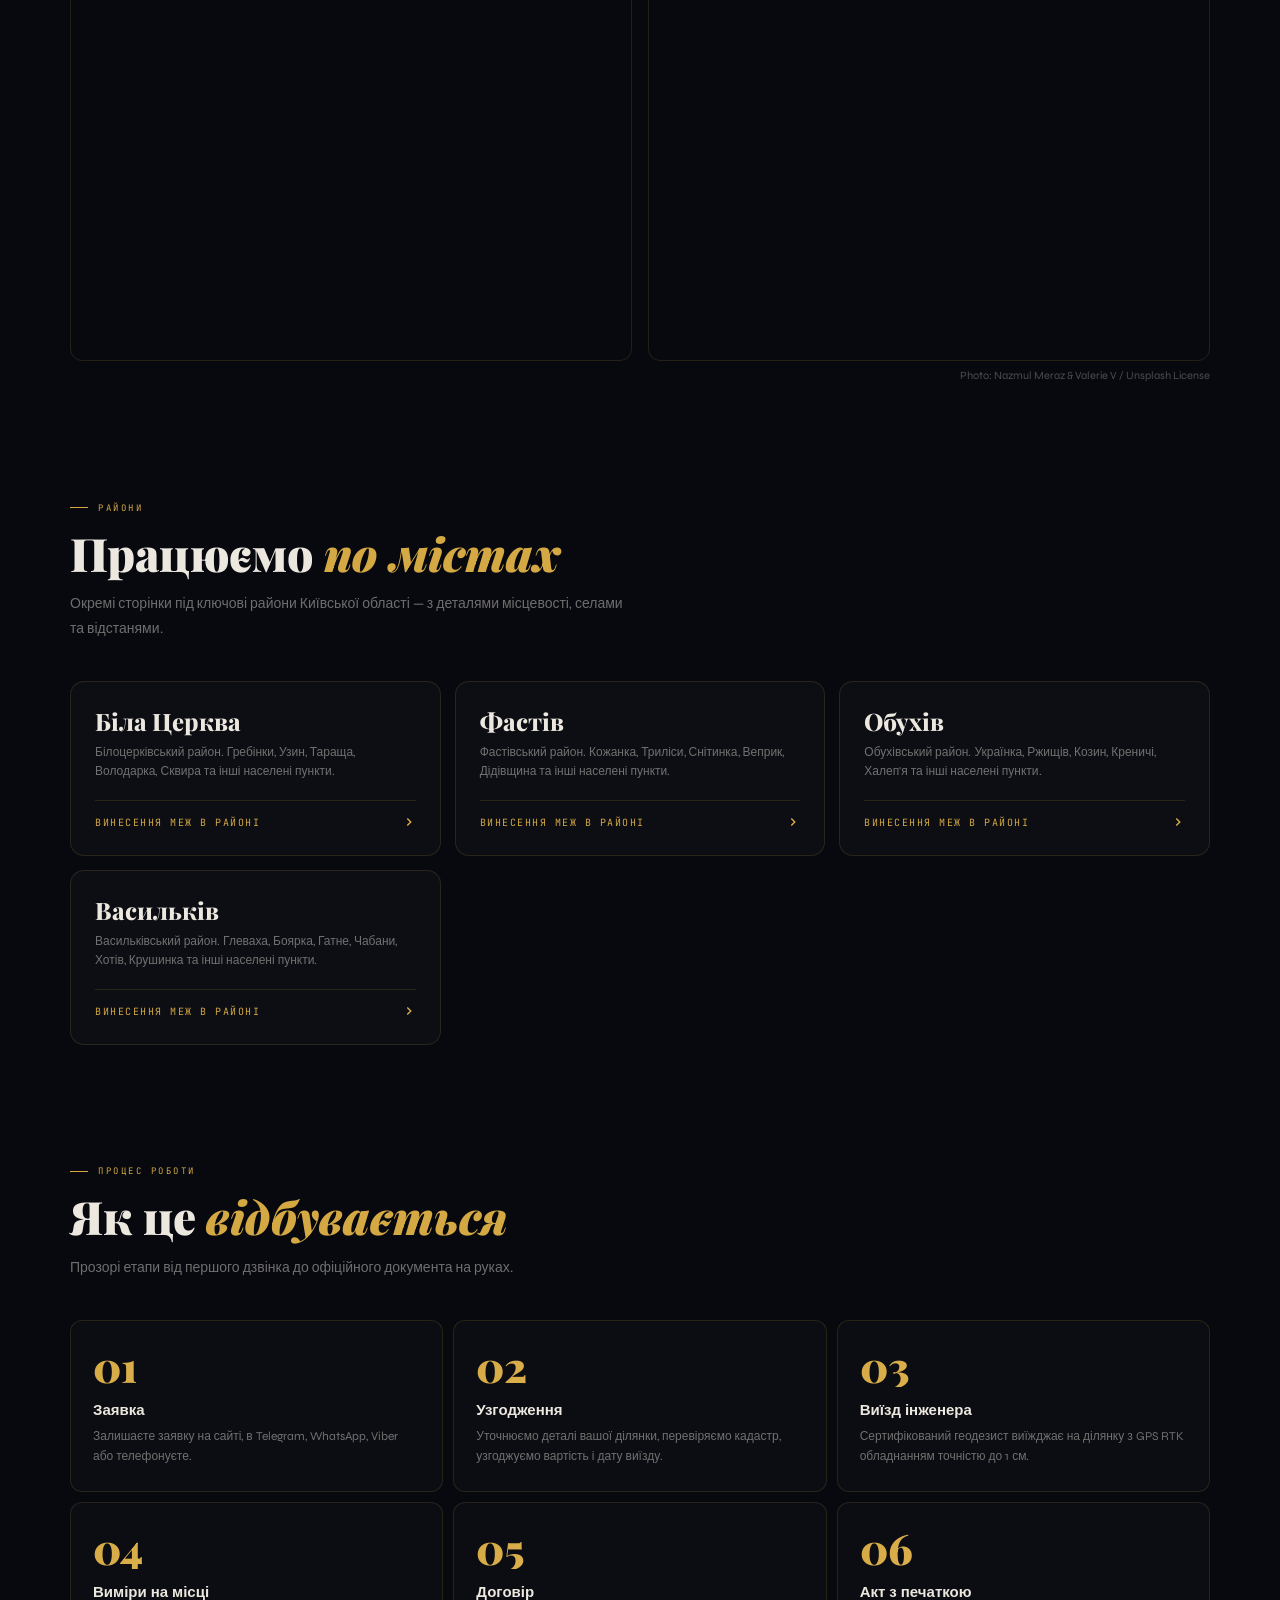
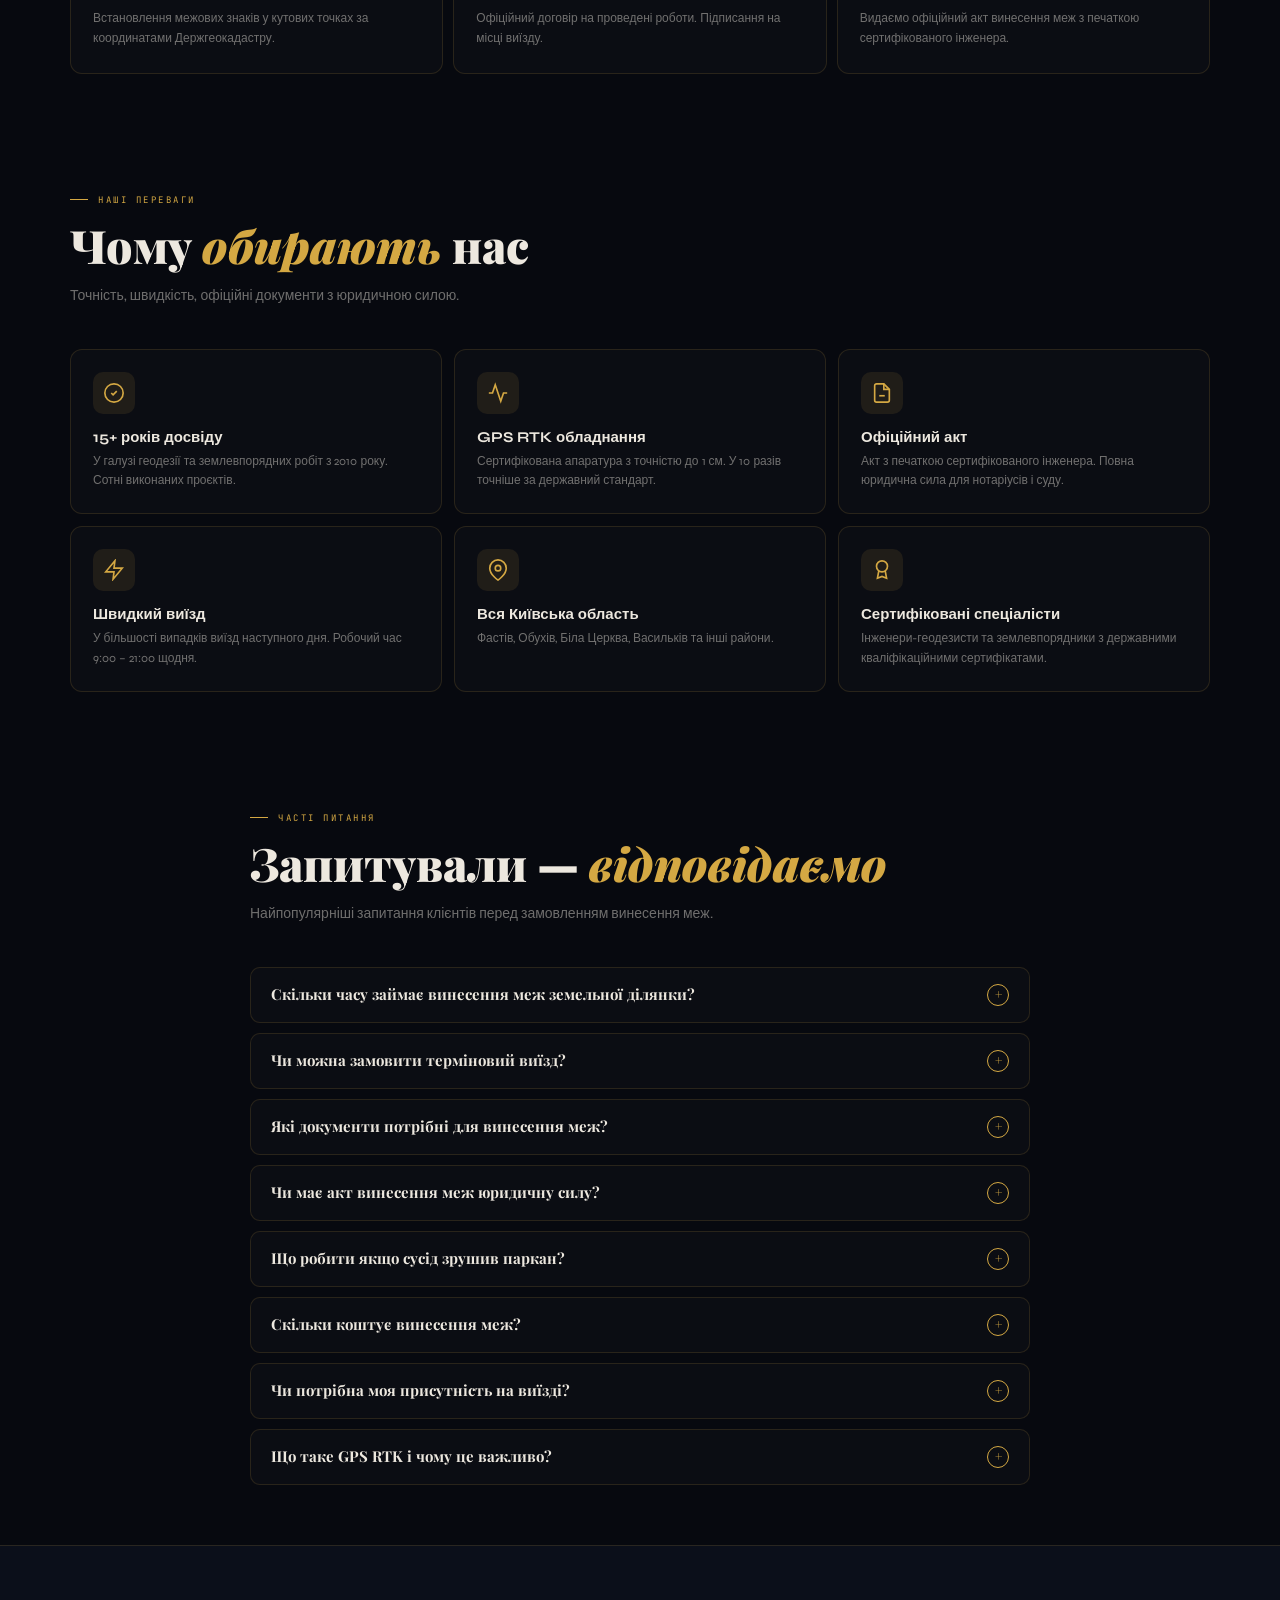
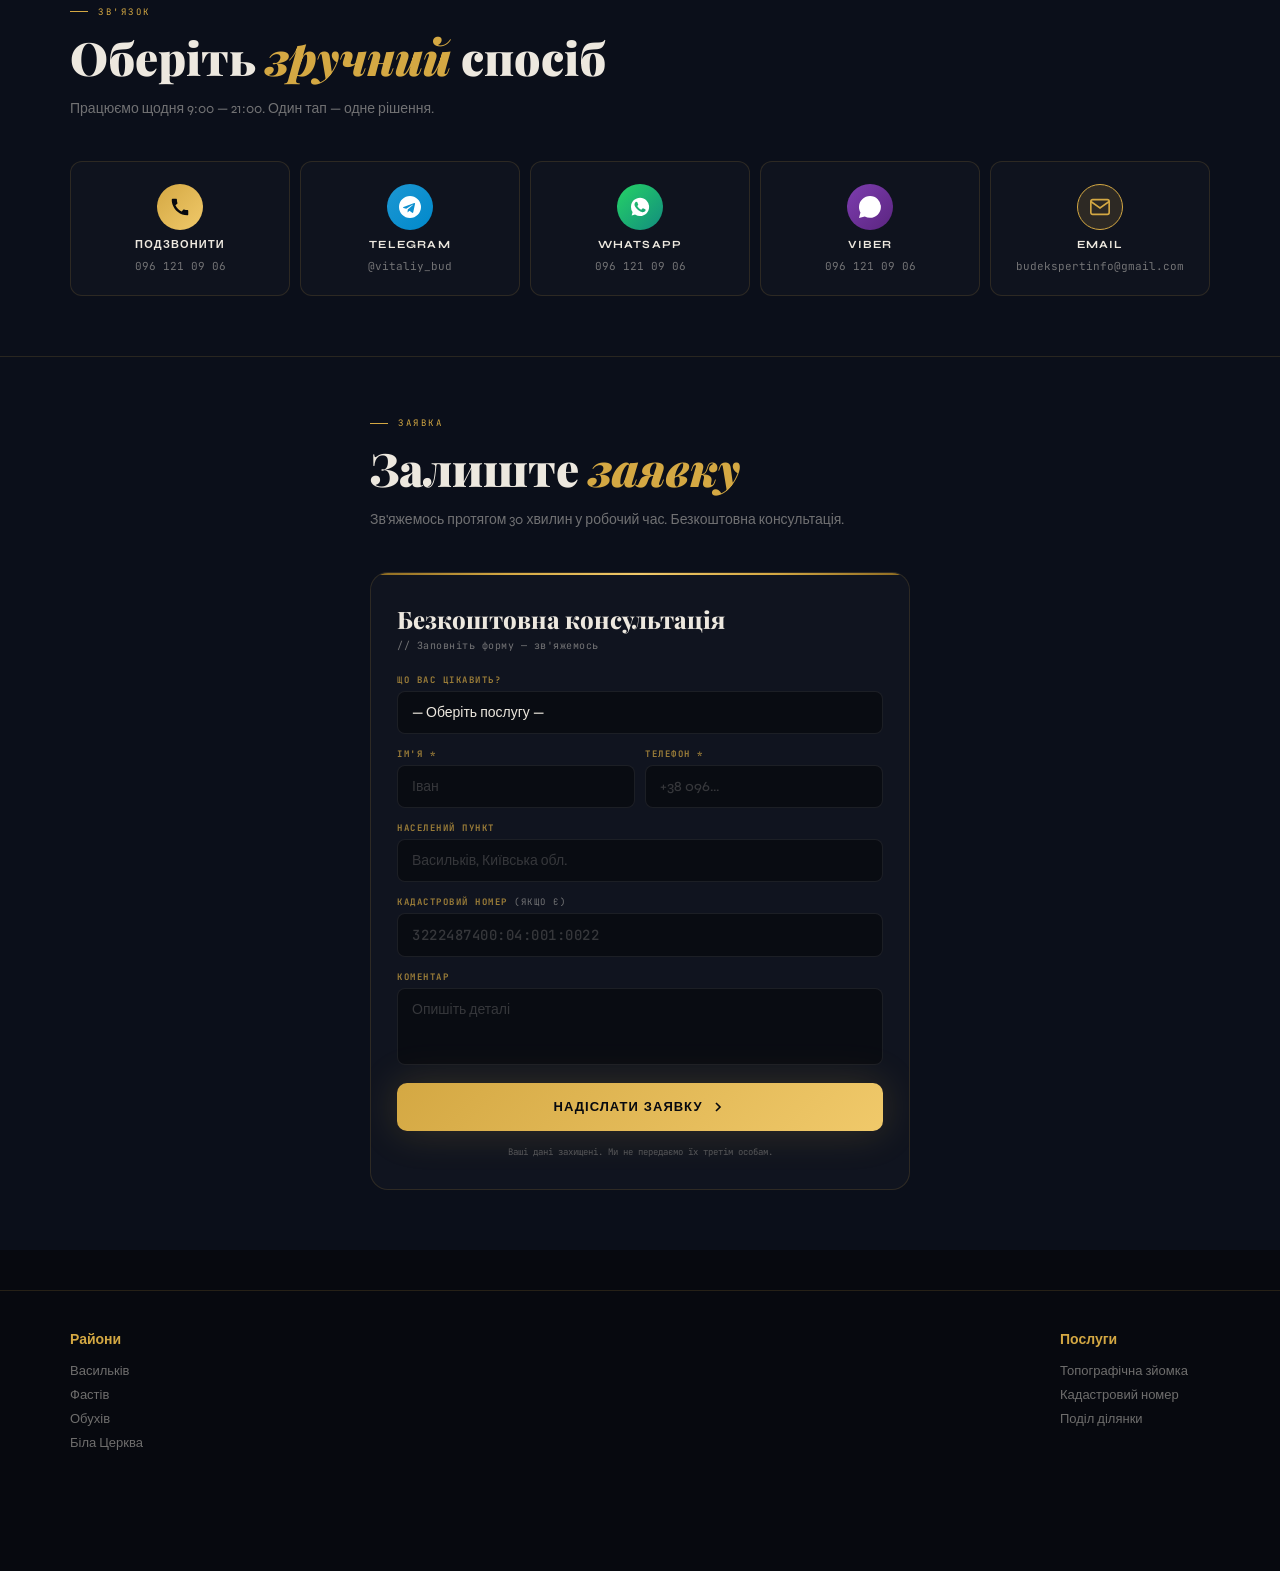
==== commit ef084707: "Команда-1: критичне виправлення JS (форма заявки не працювала на всьому сайті) - assets/main.js: вип" ====
--- a/index.html
+++ b/index.html
@@ -378,10 +378,25 @@
   </div>
 </section>
 
-<script src="main.js"></script>
-
+<footer style="padding: 40px 0; background: #07090F; border-top: 1px solid rgba(212,168,67,0.15); margin-top: 40px;">
+  <div class="sec-wrap" style="display: flex; flex-wrap: wrap; gap: 40px; justify-content: space-between; font-size: 13px; color: var(--muted);">
+    <div style="min-width: 150px;">
+      <h4 style="color:#D4A843; margin-bottom: 15px; font-size:14px; font-family:'Syne', sans-serif;">Райони</h4>
+      <a href="vasylkiv.html" style="display:block; color:inherit; text-decoration:none; margin-bottom:8px;">Васильків</a>
+      <a href="fastiv.html" style="display:block; color:inherit; text-decoration:none; margin-bottom:8px;">Фастів</a>
+      <a href="obukhiv.html" style="display:block; color:inherit; text-decoration:none; margin-bottom:8px;">Обухів</a>
+      <a href="bila-cerkva.html" style="display:block; color:inherit; text-decoration:none;">Біла Церква</a>
+    </div>
+    <div style="min-width: 150px;">
+      <h4 style="color:#D4A843; margin-bottom: 15px; font-size:14px; font-family:'Syne', sans-serif;">Послуги</h4>
+      <a href="topohrafiya.html" style="display:block; color:inherit; text-decoration:none; margin-bottom:8px;">Топографічна зйомка</a>
+      <a href="kadastrovy-nomer.html" style="display:block; color:inherit; text-decoration:none; margin-bottom:8px;">Кадастровий номер</a>
+      <a href="podil-dilyanky.html" style="display:block; color:inherit; text-decoration:none;">Поділ ділянки</a>
+    </div>
+  </div>
+</footer>
+
+</div>
+<script src="assets/main.js" defer></script>
 </body>
 </html>
-
-
-
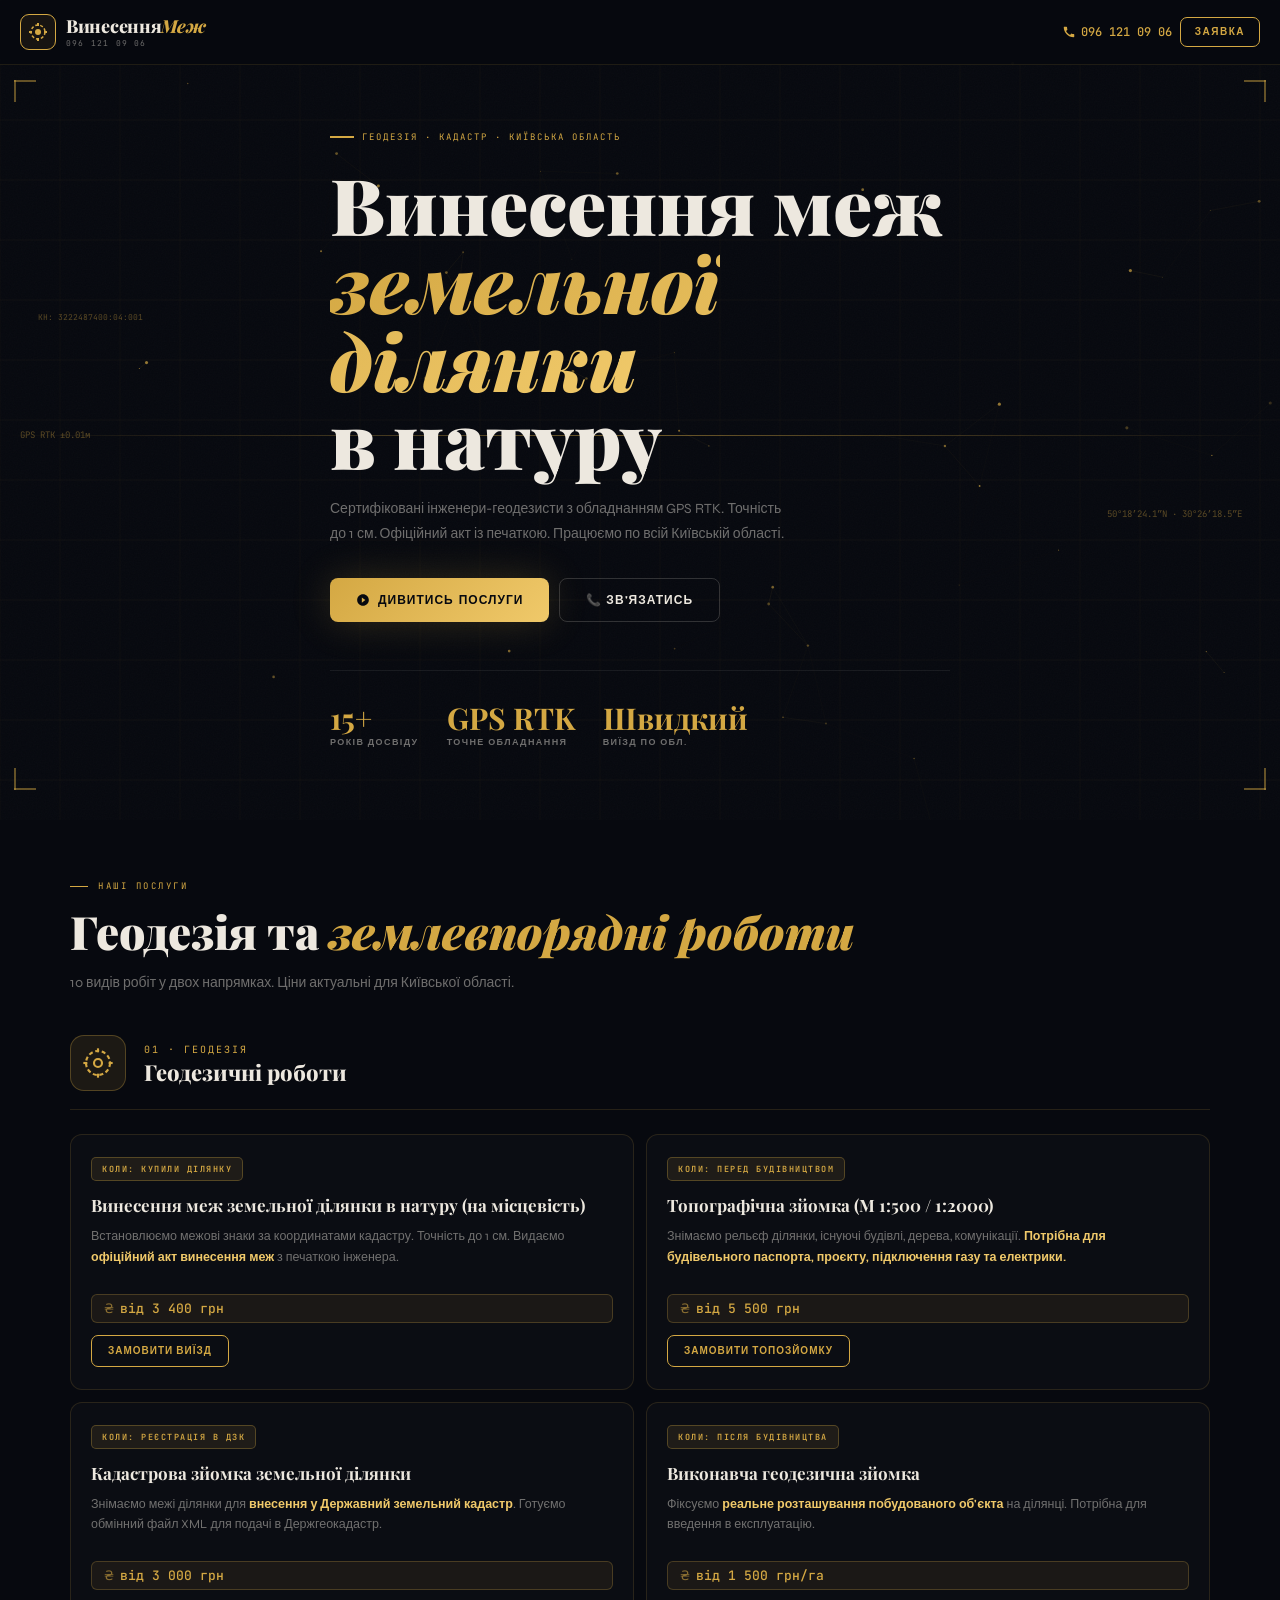
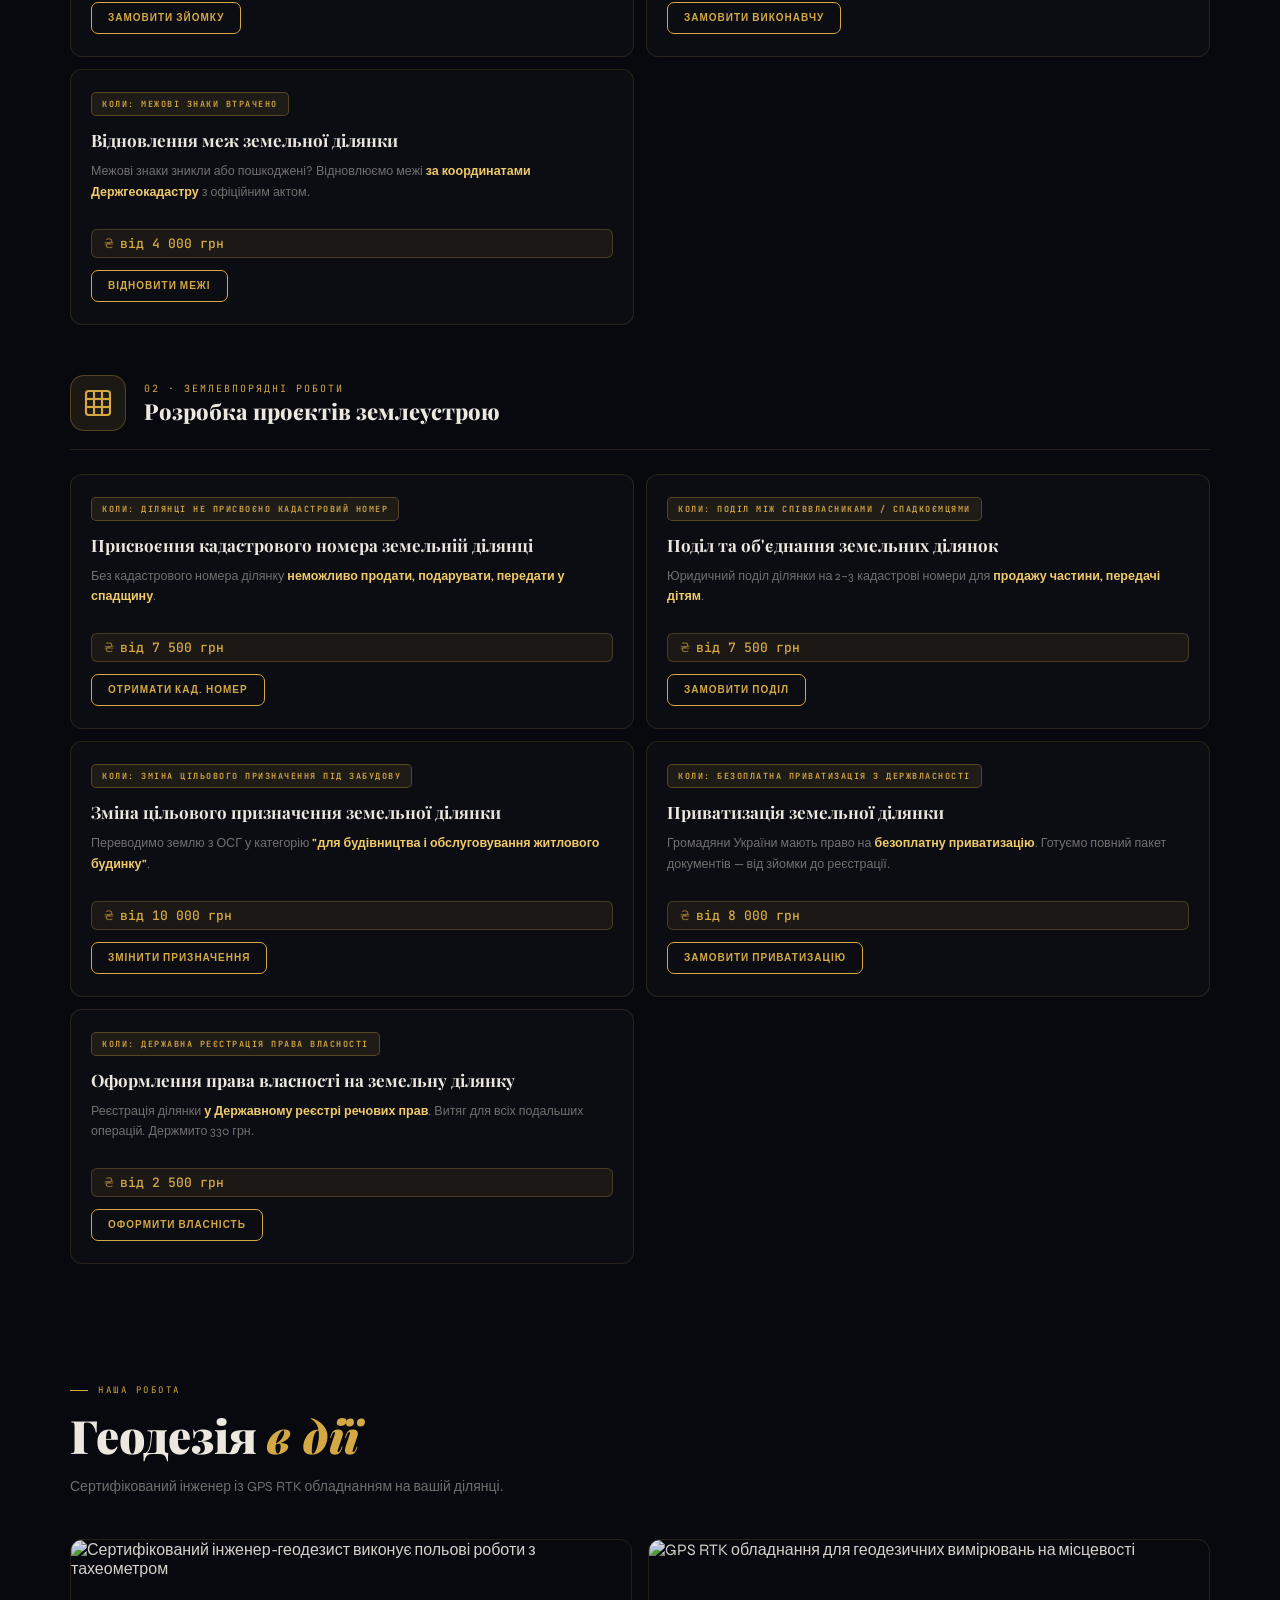
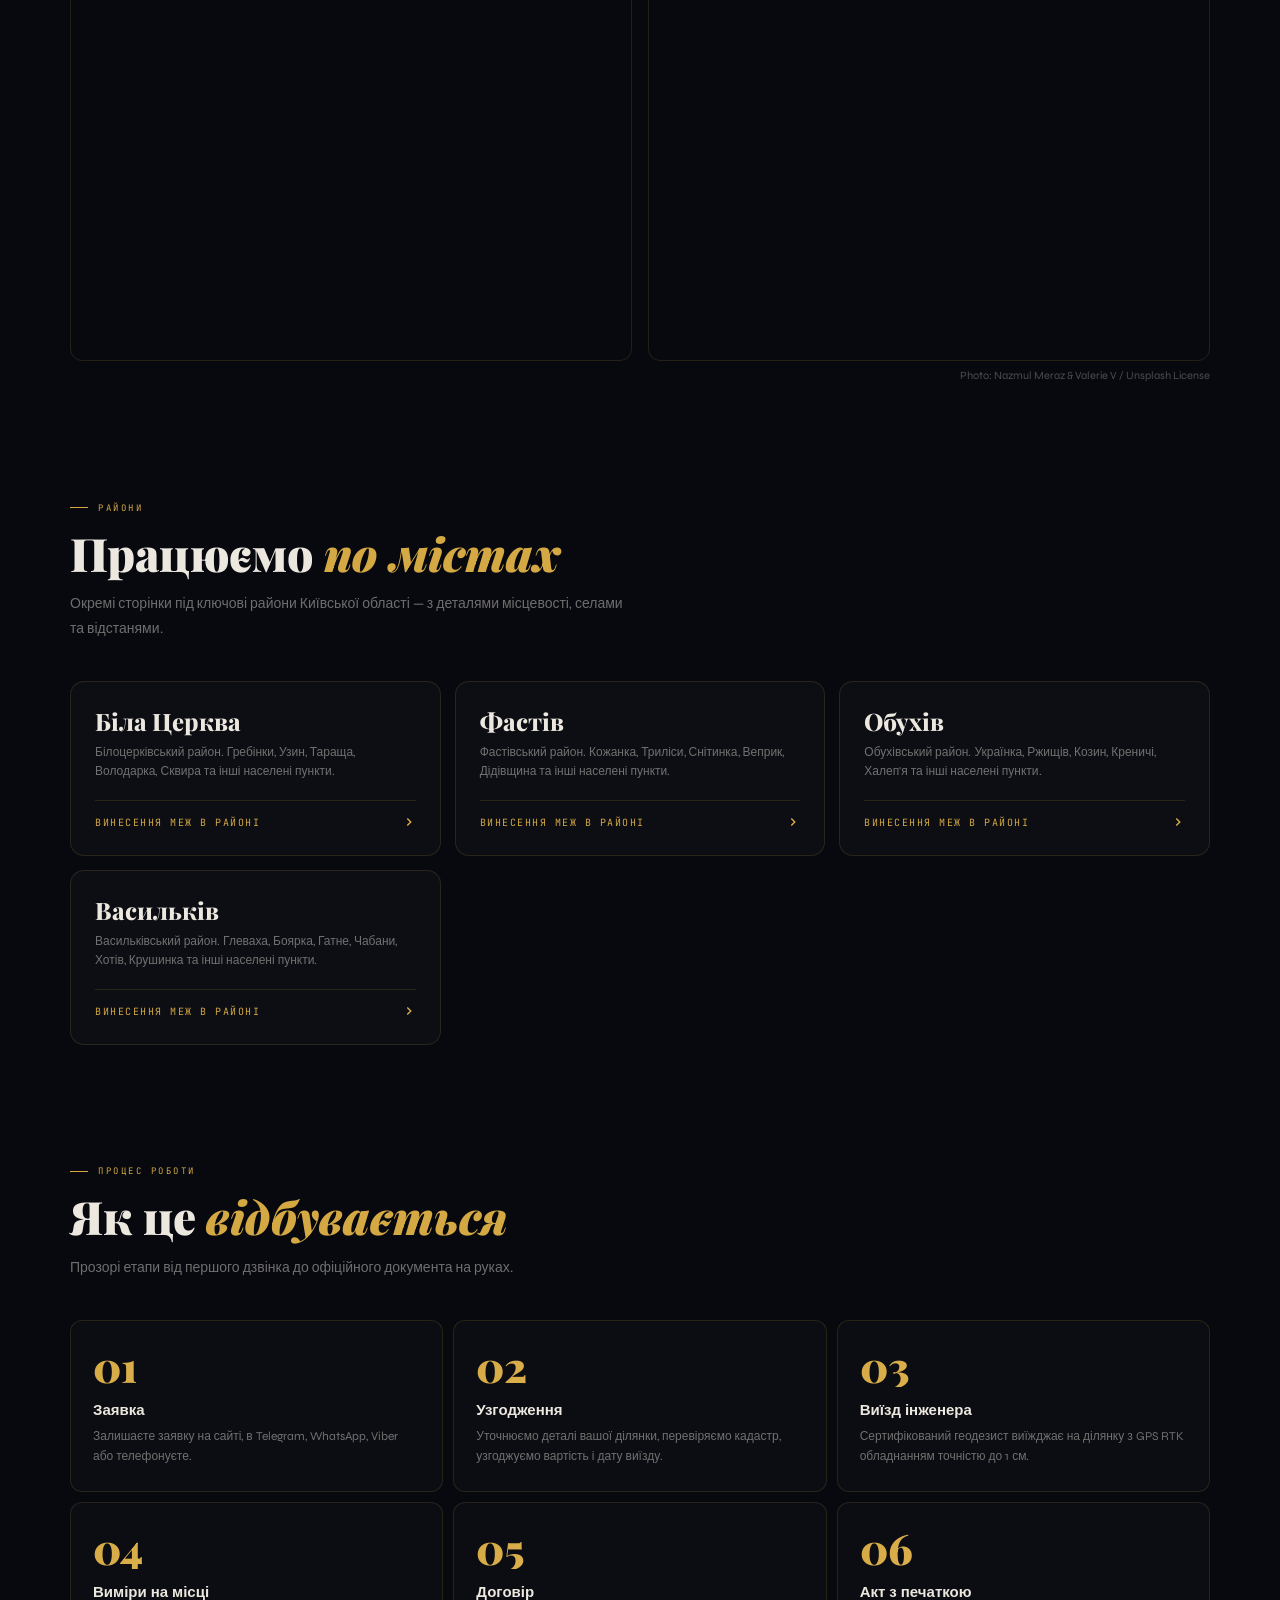
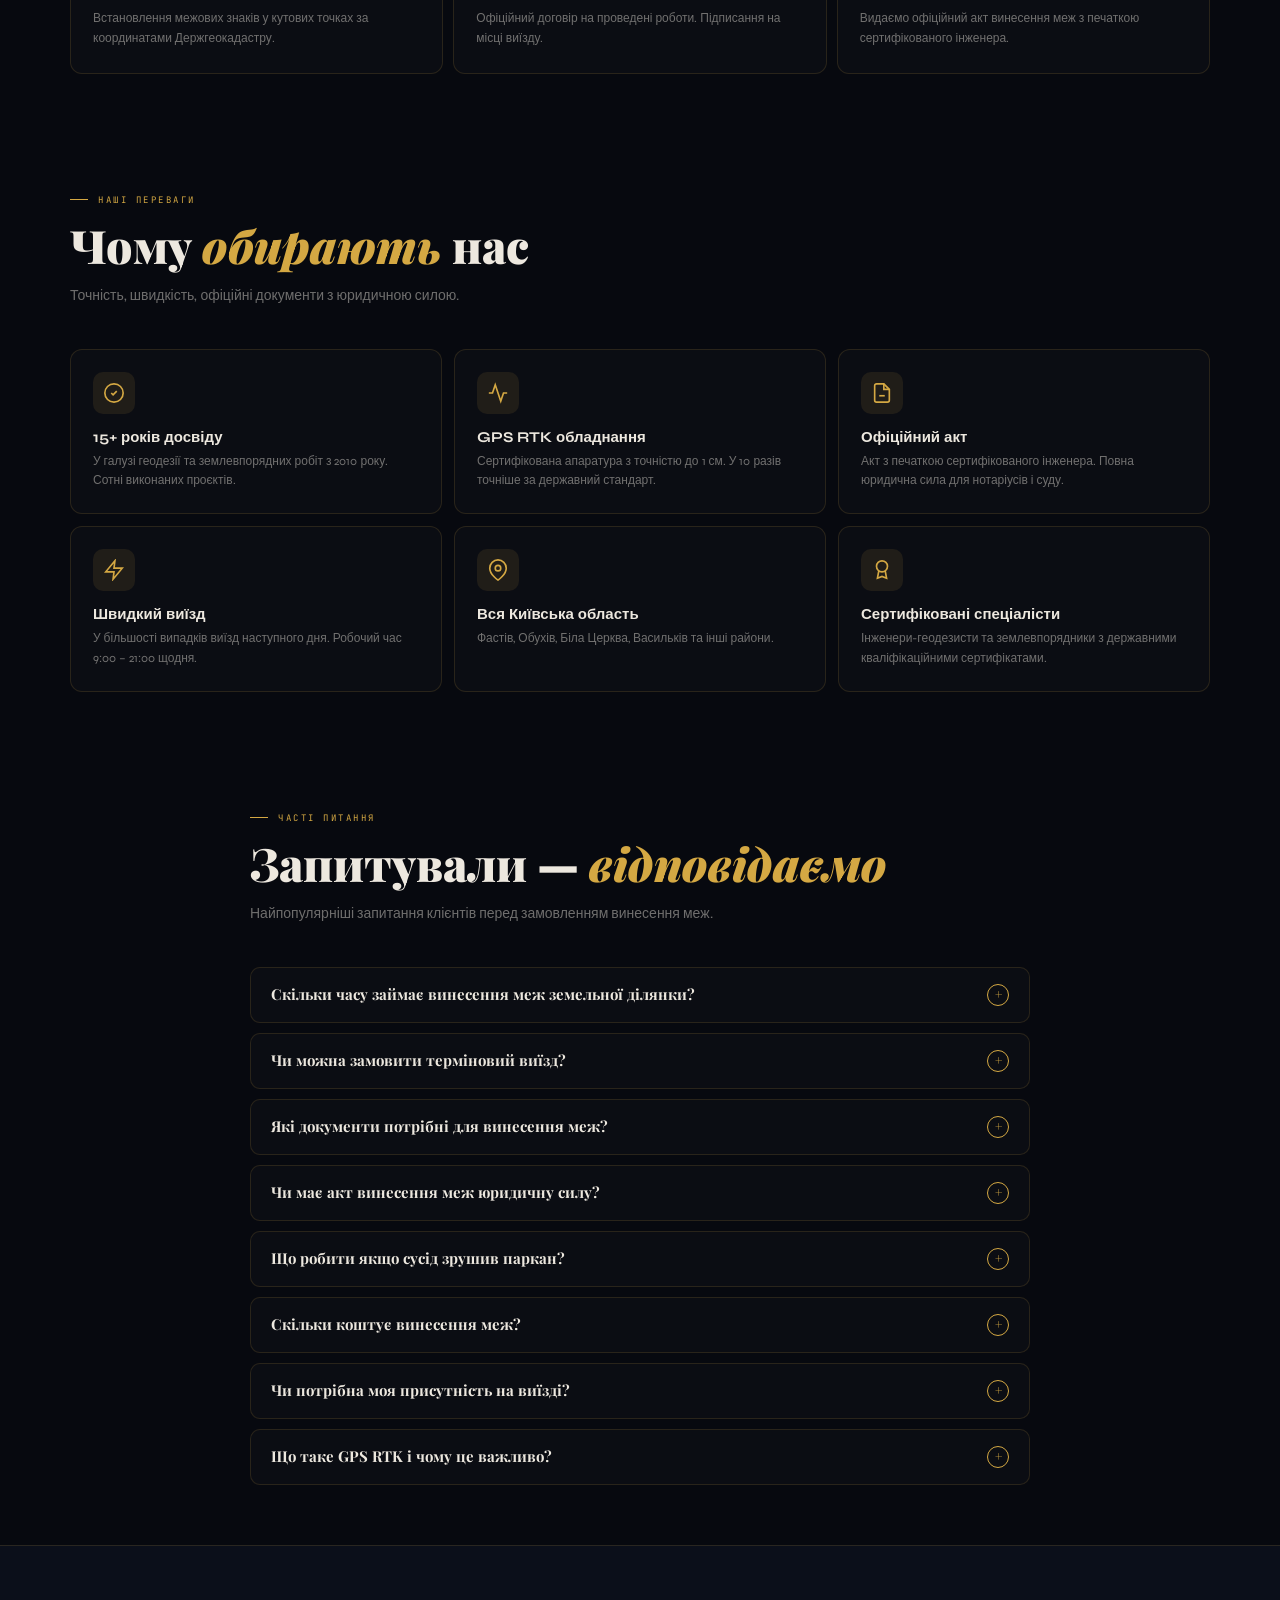
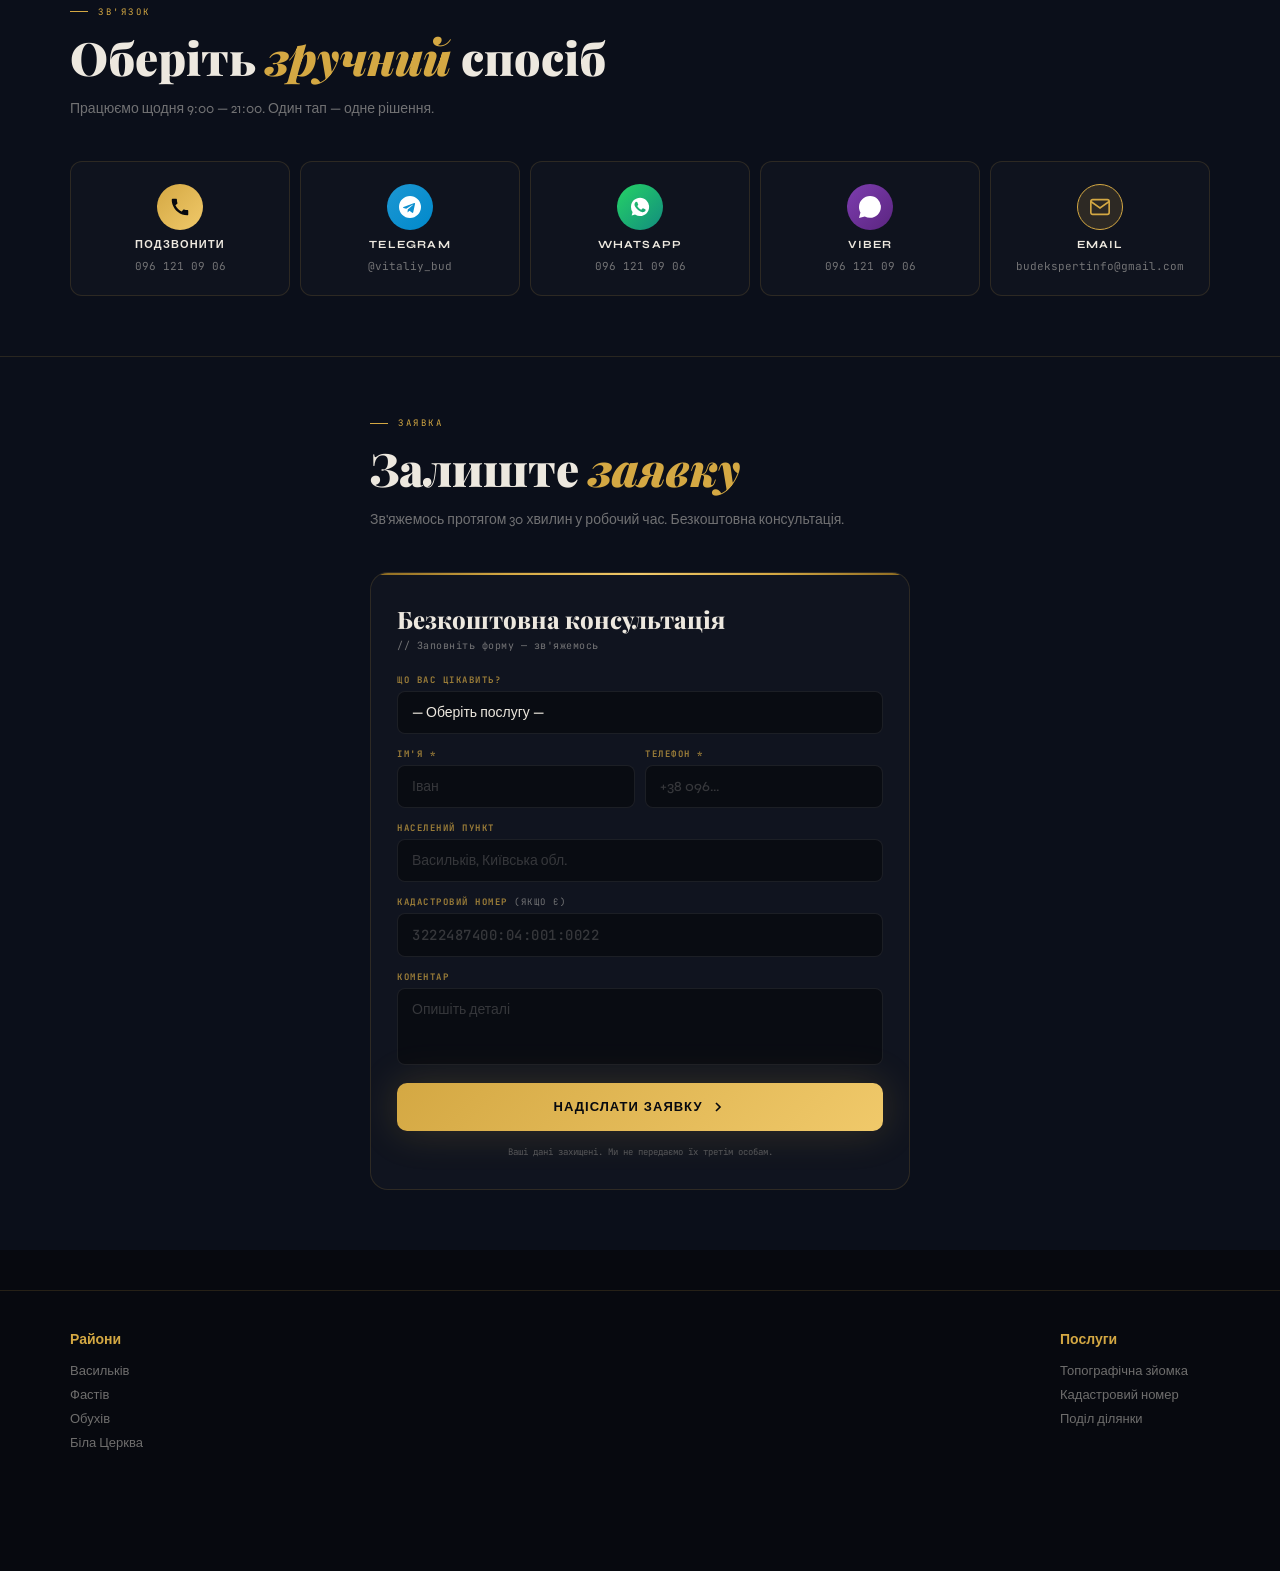
==== commit bbe5c598: "Integrate Google Analytics tracking code Added Google Analytics tracking code to the HTML file." ====
--- a/index.html
+++ b/index.html
@@ -1,6 +1,15 @@
 <!DOCTYPE html>
 <html lang="uk">
 <head>
+  <!-- Google tag (gtag.js) -->
+<script async src="https://www.googletagmanager.com/gtag/js?id=G-1HB9WTGVQK"></script>
+<script>
+  window.dataLayer = window.dataLayer || [];
+  function gtag(){dataLayer.push(arguments);}
+  gtag('js', new Date());
+
+  gtag('config', 'G-1HB9WTGVQK');
+</script>
 <meta charset="UTF-8">
 <meta name="viewport" content="width=device-width, initial-scale=1.0">
 
